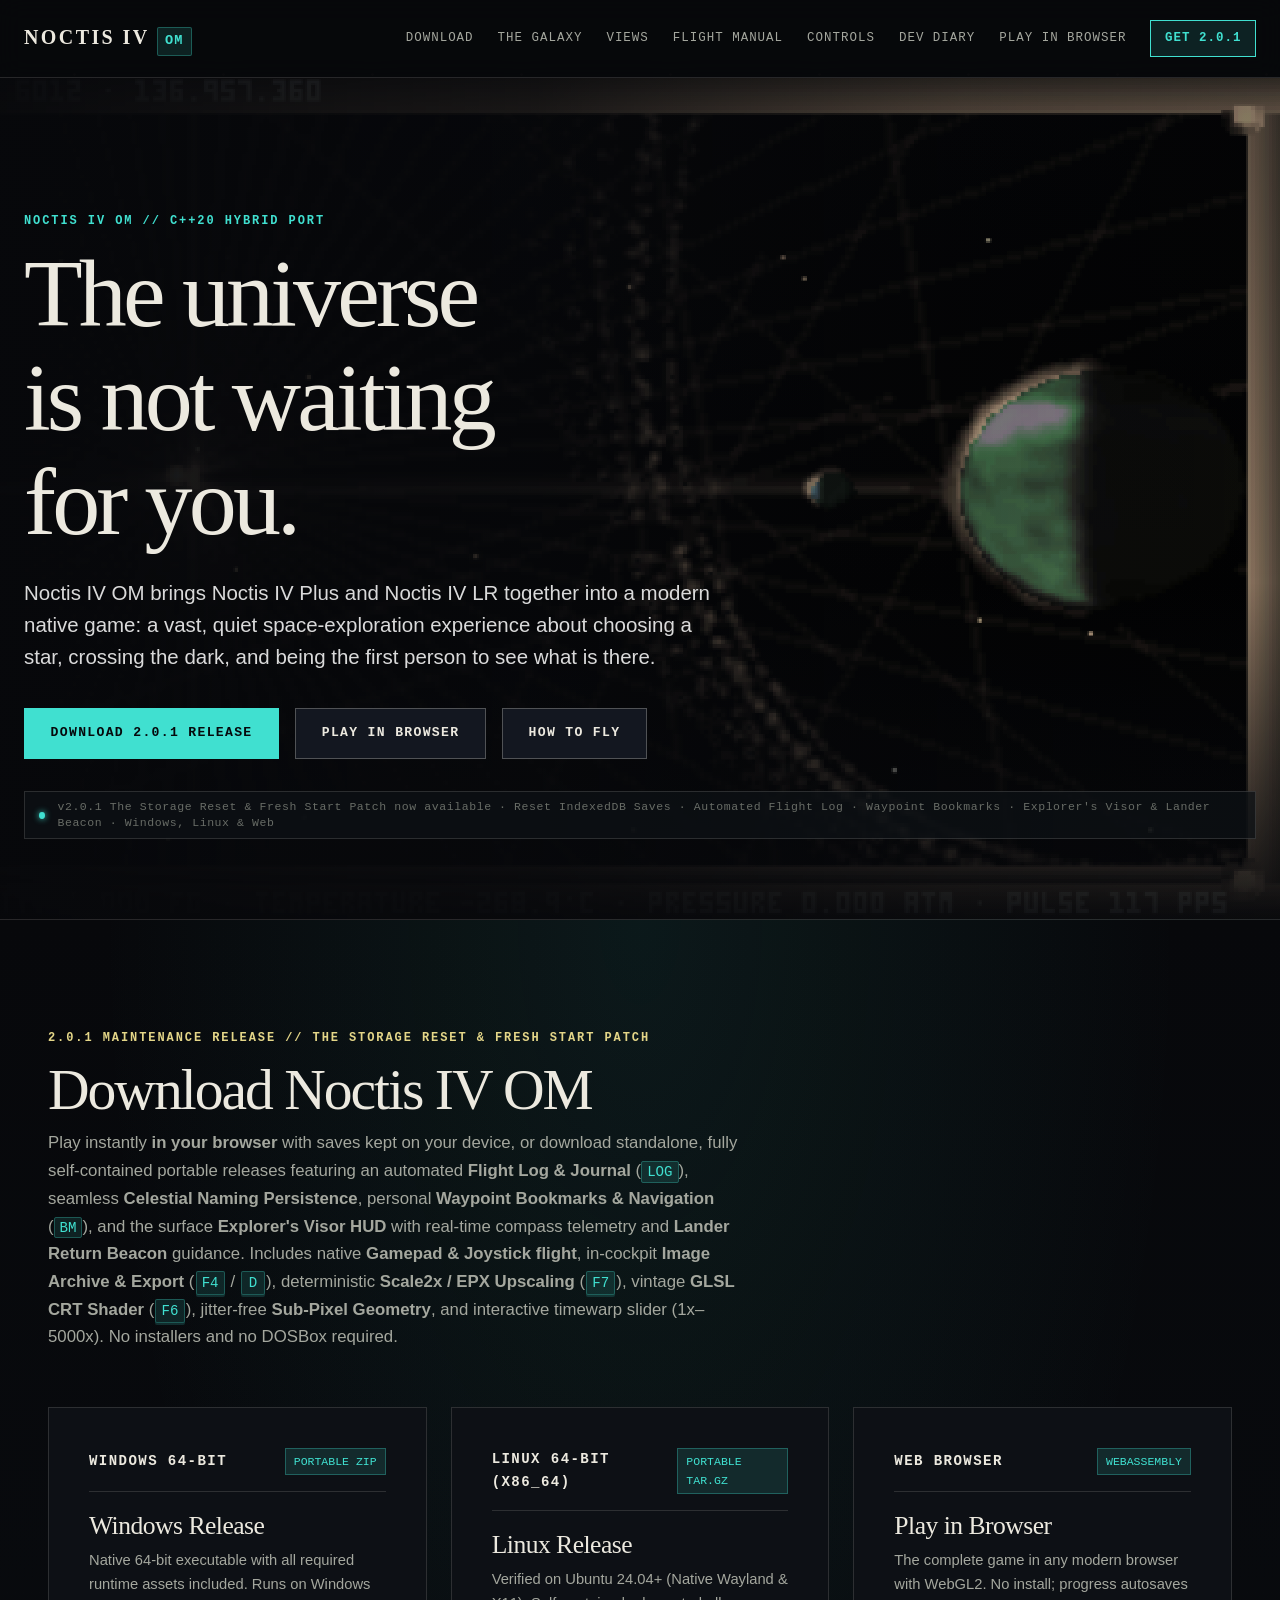
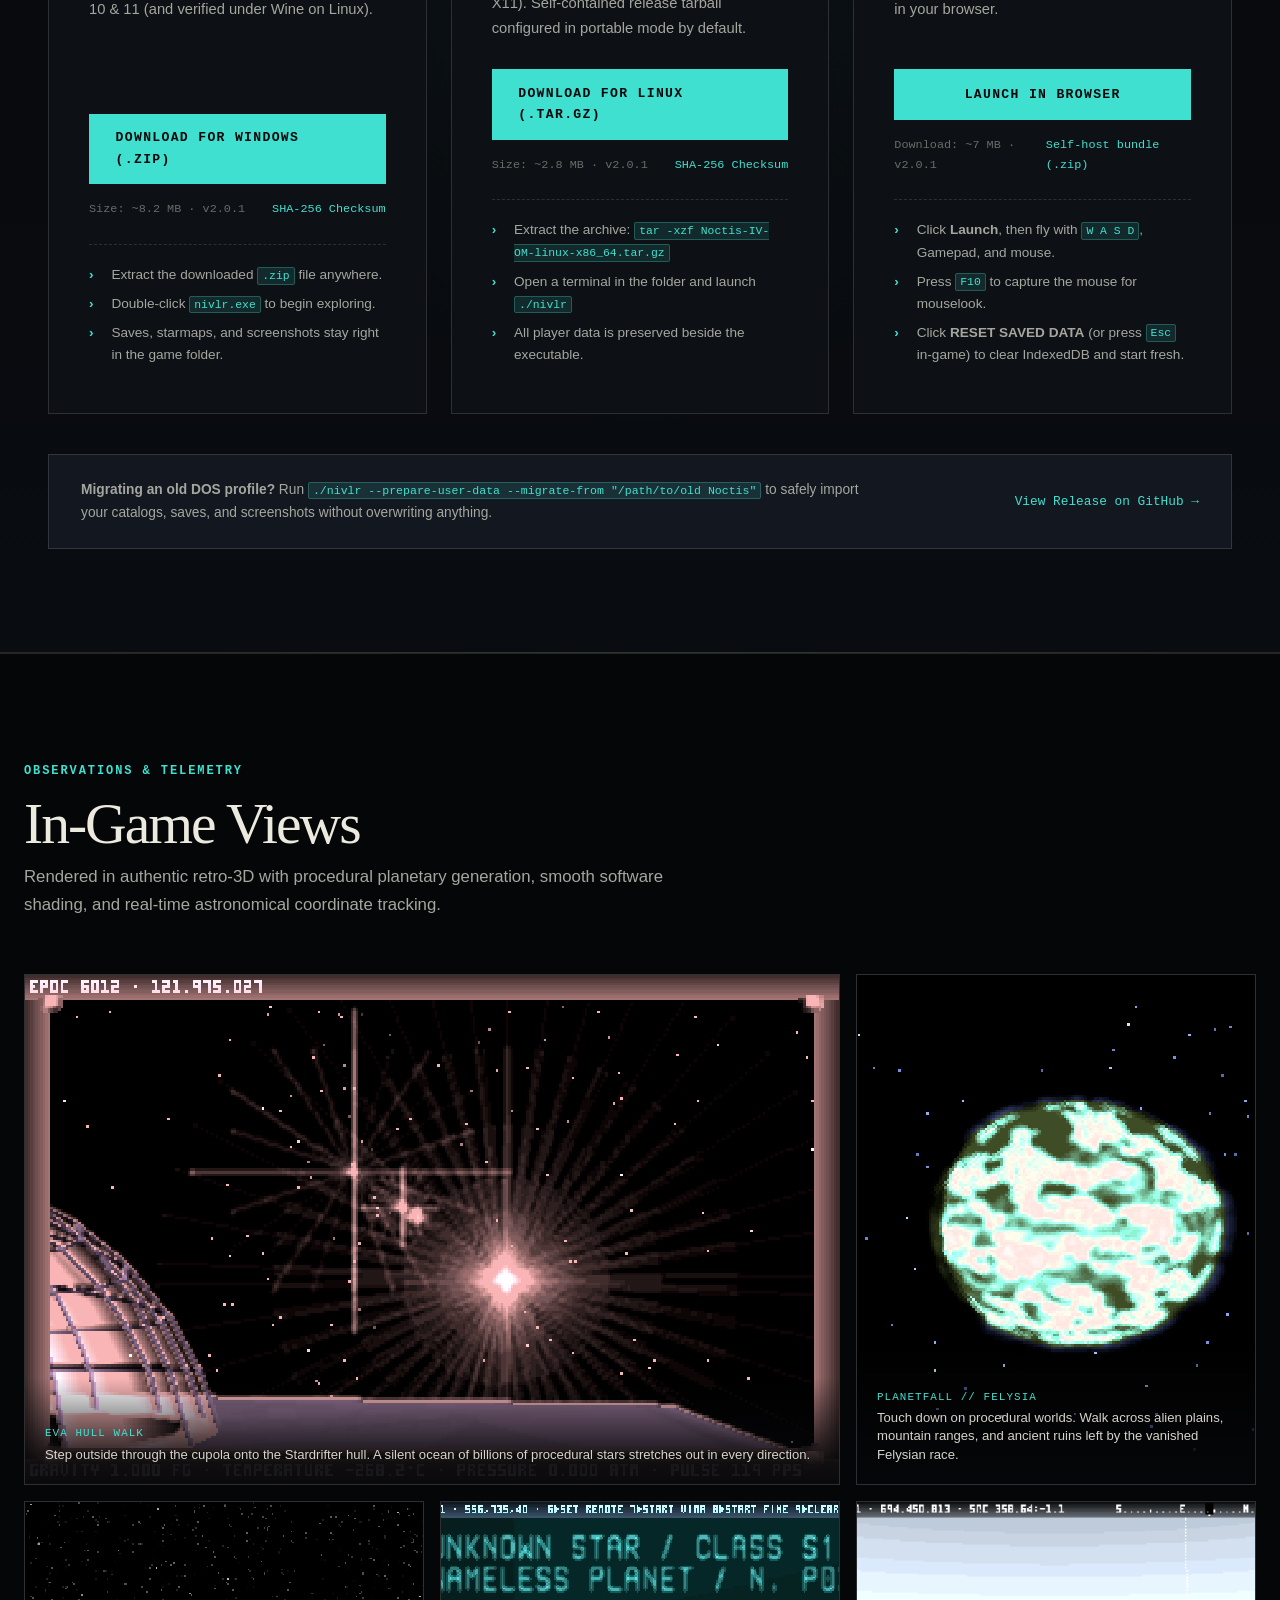
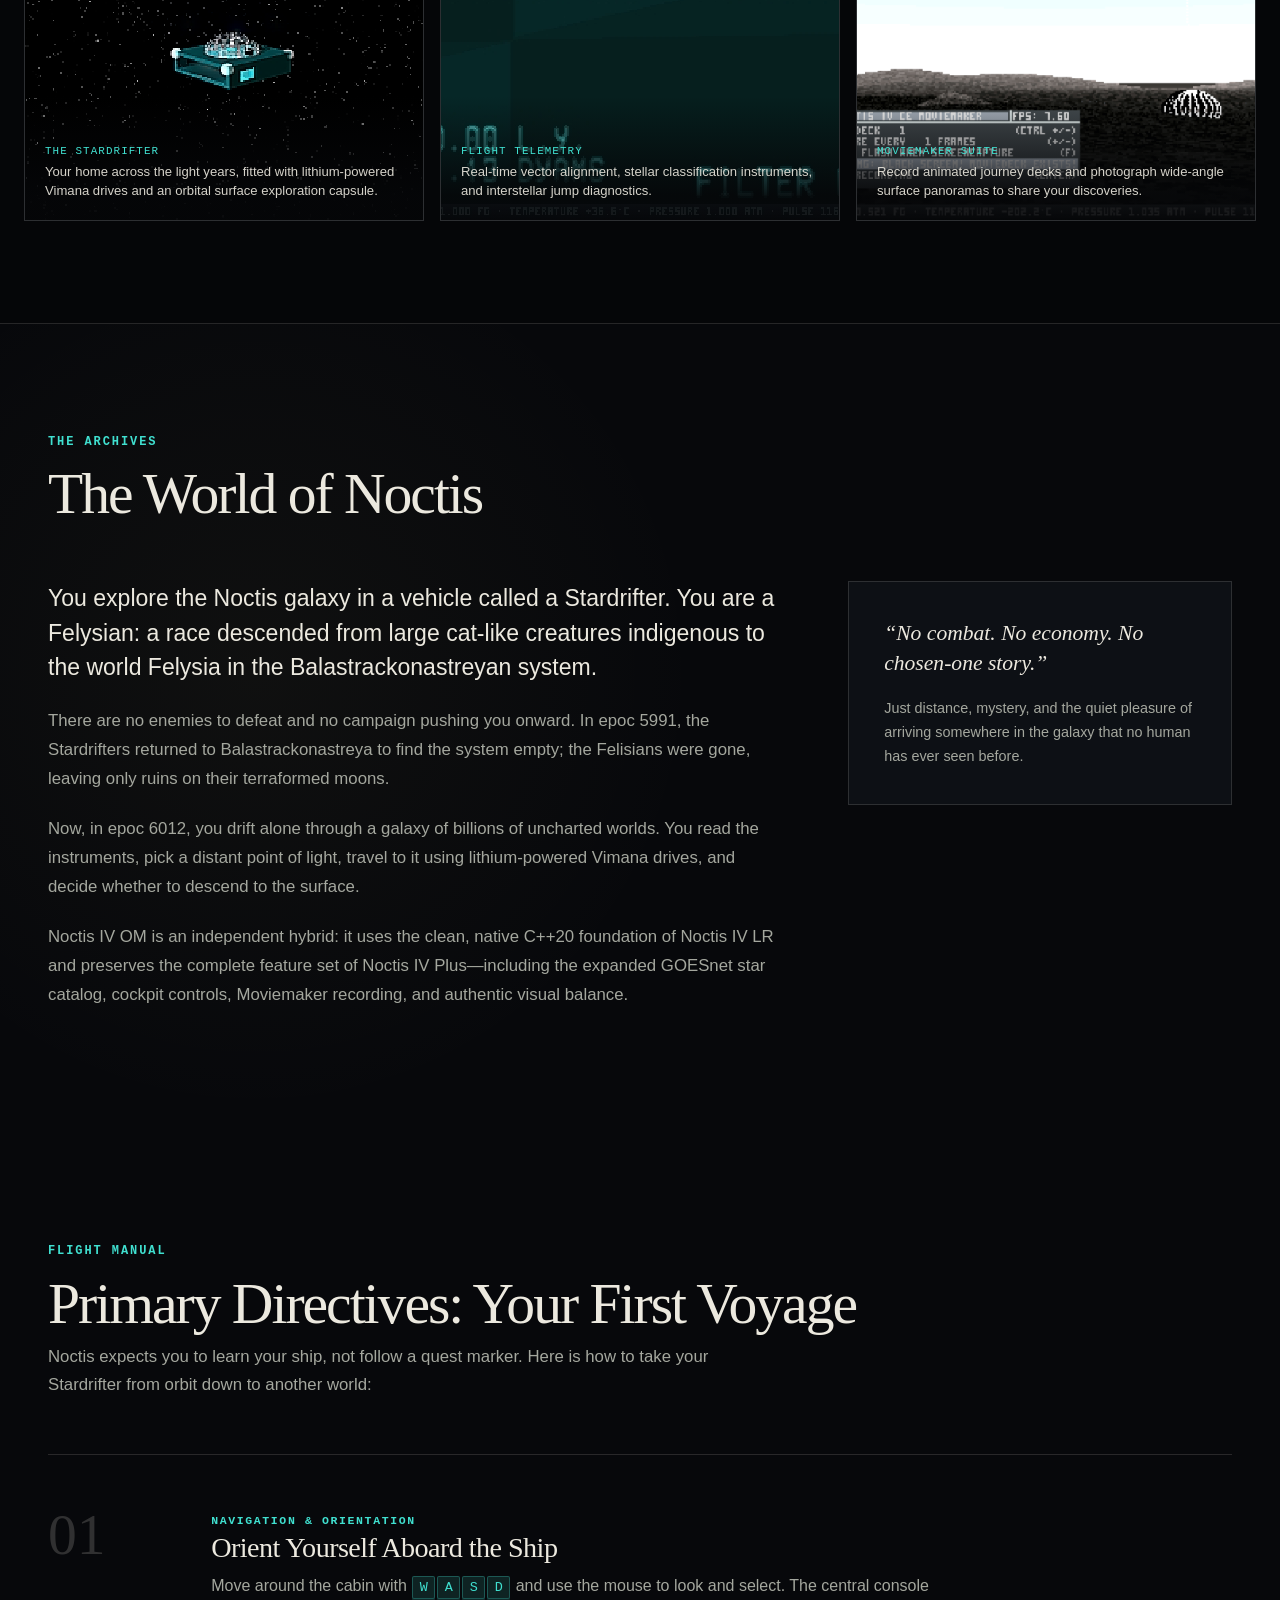
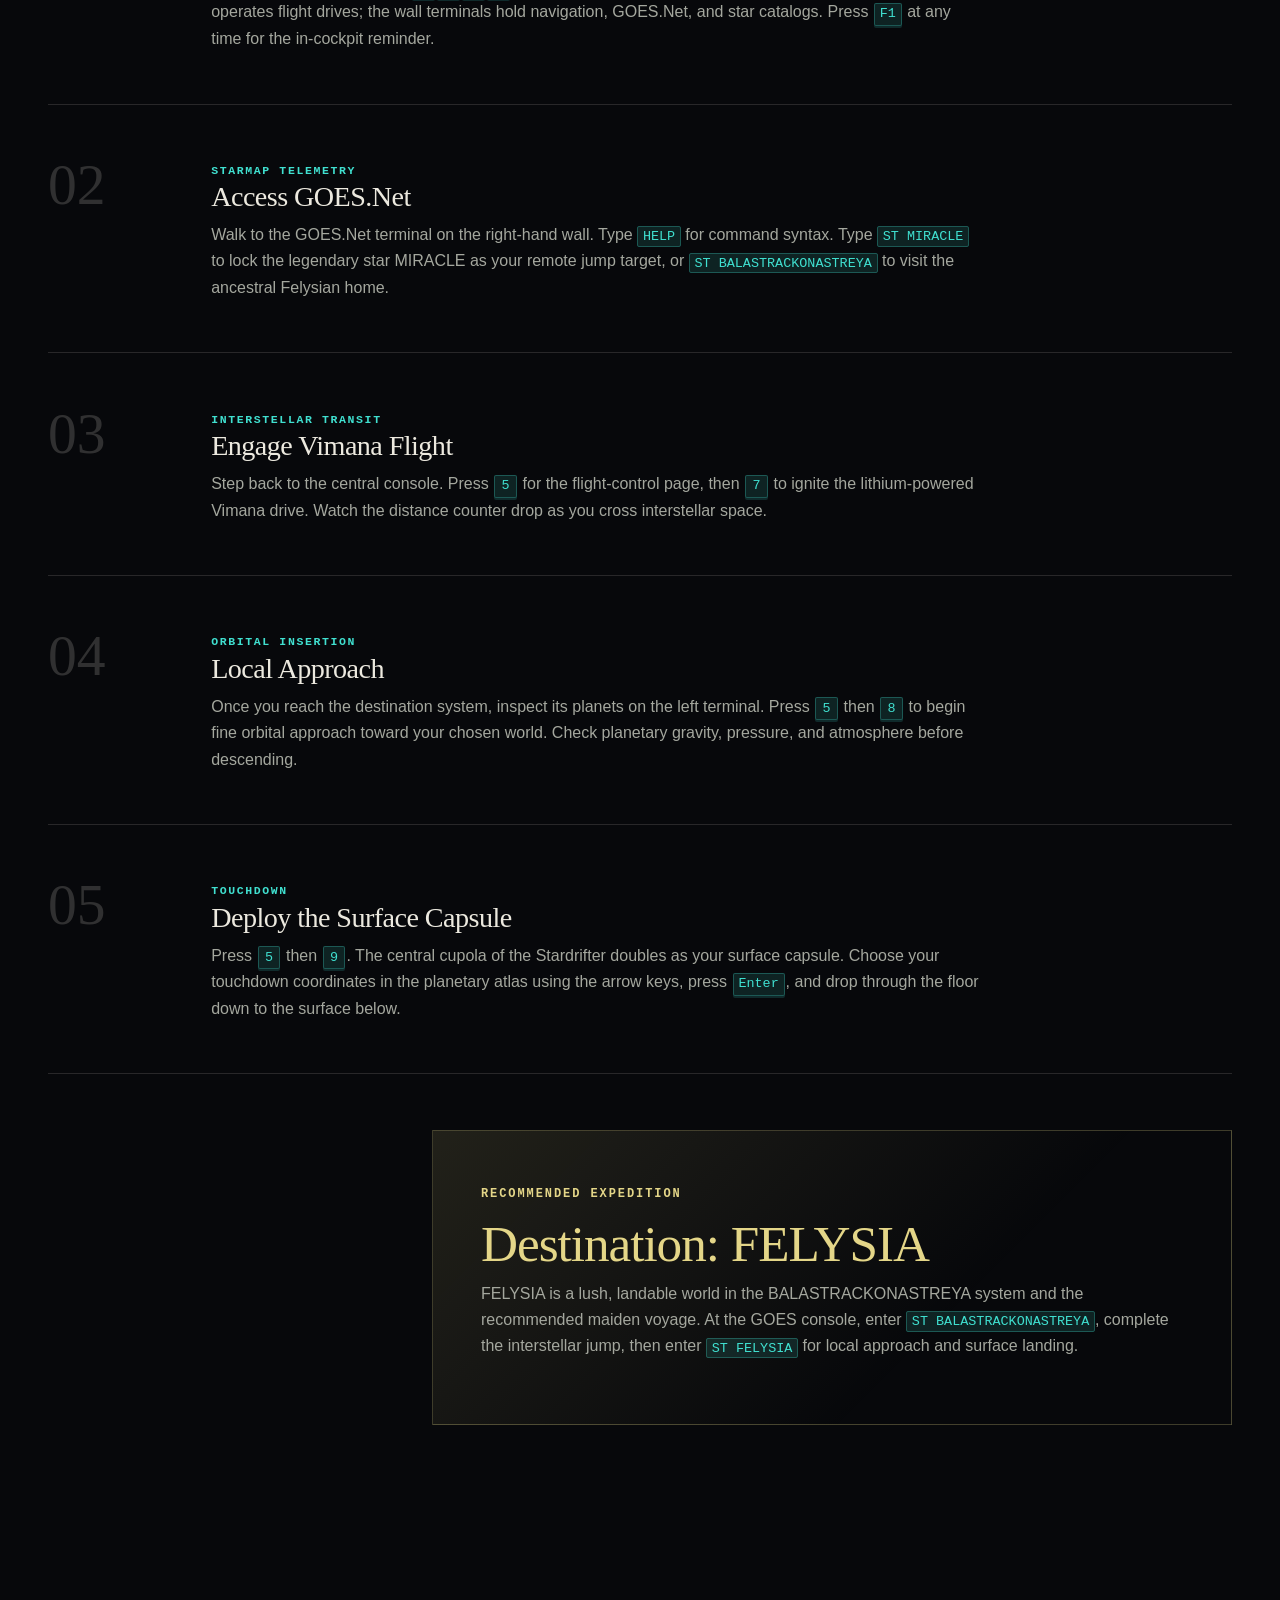
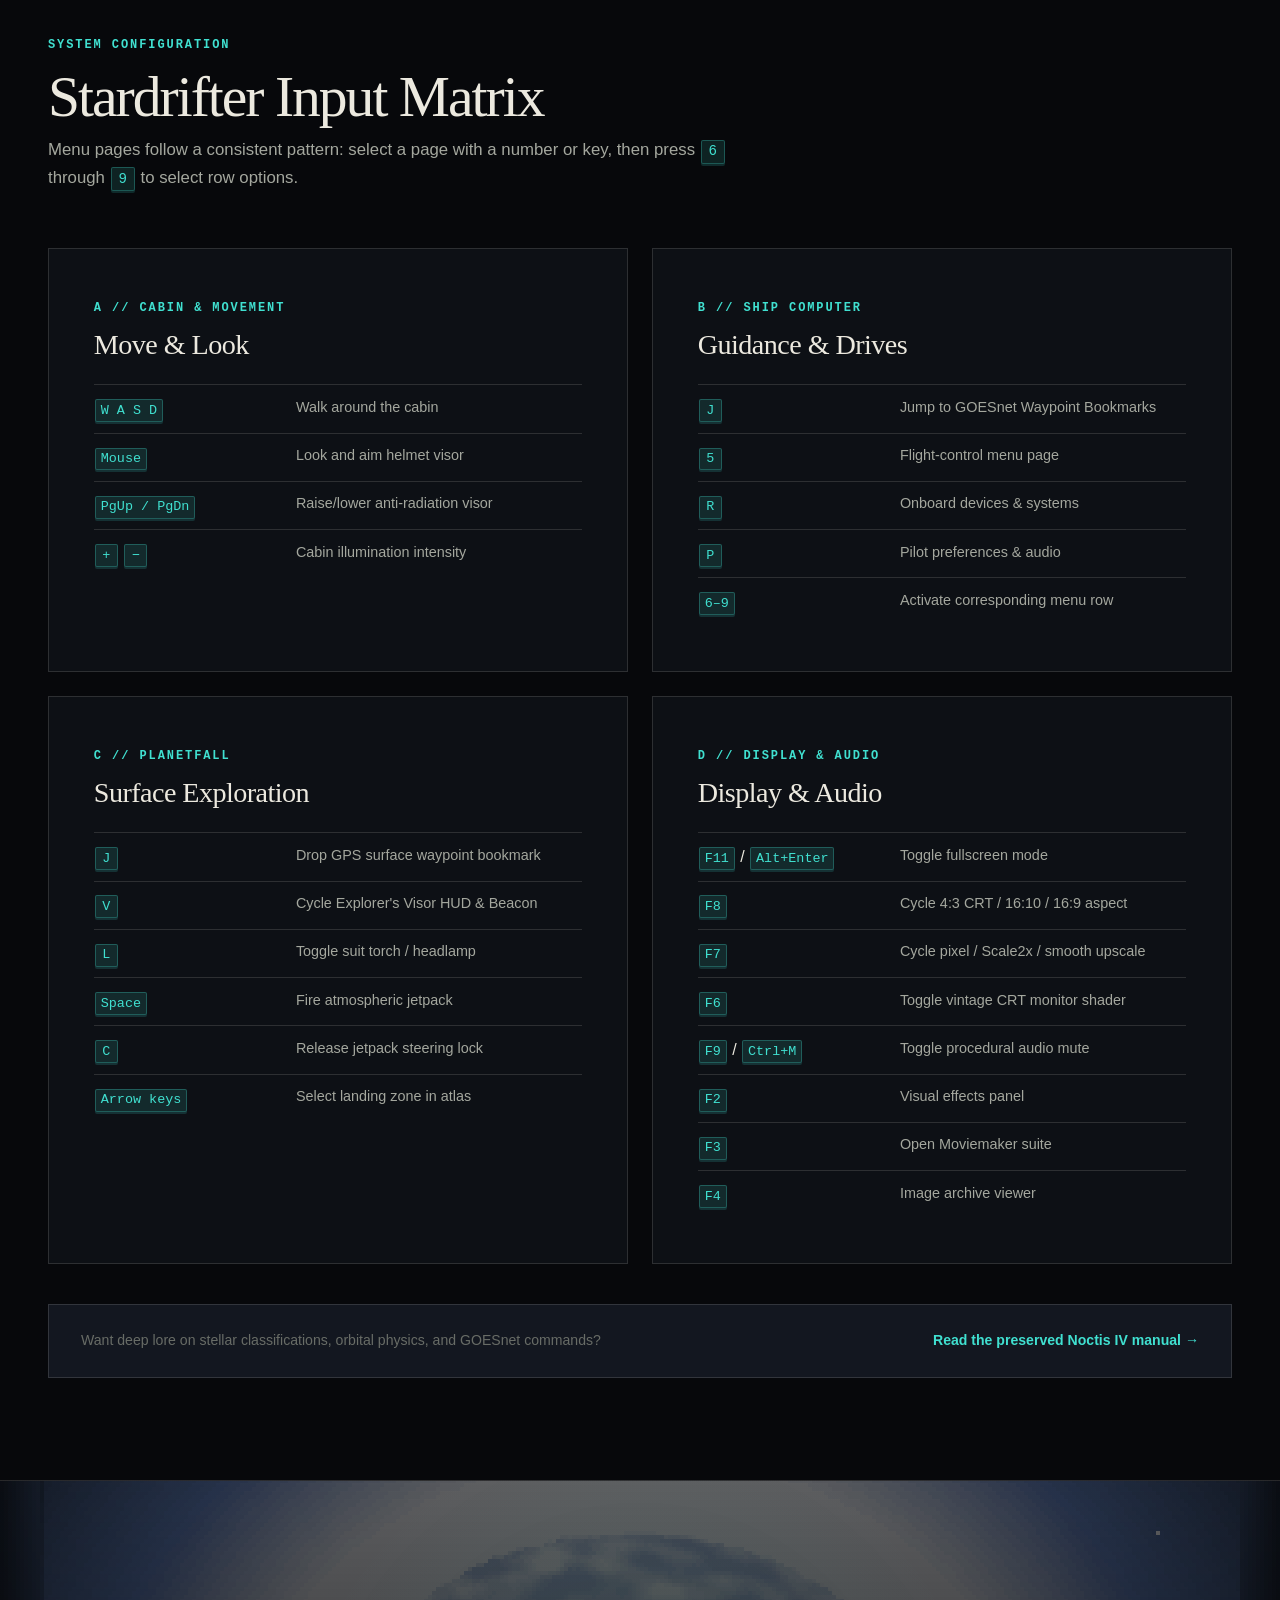
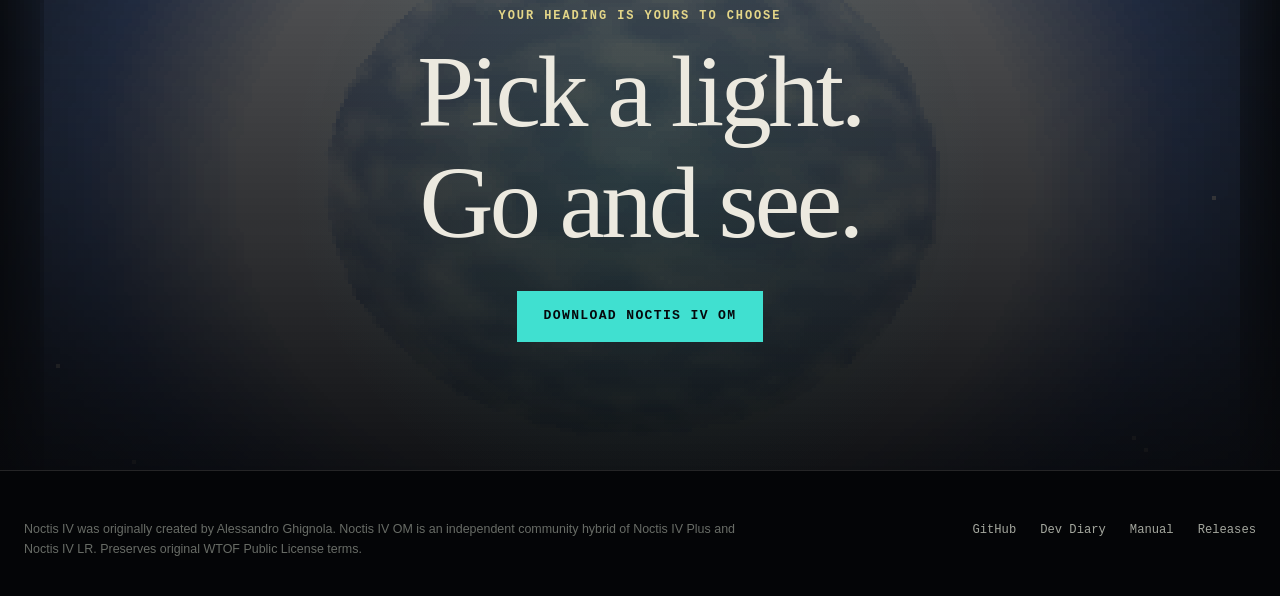
==== index.html @ b0a8bbd4 "fix(storage): add browser IndexedDB reset and desktop --reset-data CLI option" ====
<!doctype html>
<html lang="en">
<head>
  <meta charset="utf-8">
  <meta name="viewport" content="width=device-width, initial-scale=1">
  <meta name="description" content="Noctis IV OM is a modern C++20 hybrid of Noctis IV Plus and Noctis IV LR. Download the 1.0 release and explore billions of stars across the Noctis galaxy.">
  <meta name="theme-color" content="#07080b">
  <title>Noctis IV OM — Space Exploration Without Boundaries</title>
  <link rel="stylesheet" href="site.css">
</head>
<body>
  <a class="skip-link" href="#main">Skip to the voyage</a>

  <header class="site-header">
    <div class="header-inner">
      <a class="wordmark" href="index.html" aria-label="Noctis IV OM home">
        <span class="wordmark-main">NOCTIS IV</span>
        <span class="wordmark-mark">OM</span>
      </a>
      <nav aria-label="Primary navigation">
        <a href="#download">Download</a>
        <a href="#discover">The Galaxy</a>
        <a href="#gallery">Views</a>
        <a href="#first-flight">Flight Manual</a>
        <a href="#controls">Controls</a>
        <a href="devlog.html">Dev Diary</a>
        <a href="play/">Play in Browser</a>
        <a class="nav-cta" href="#download">Get 2.0.1</a>
      </nav>
    </div>
  </header>

  <main id="main">
    <!-- HERO SECTION -->
    <section class="hero" aria-labelledby="hero-title">
      <div class="hero-image" role="img" aria-label="A green ringed world viewed from orbit"></div>
      <div class="hero-shade"></div>
      <div class="hero-content">
        <span class="eyebrow">NOCTIS IV OM // C++20 HYBRID PORT</span>
        <h1 id="hero-title">The universe is not waiting for you.</h1>
        <p class="hero-lede">
          Noctis IV OM brings Noctis IV Plus and Noctis IV LR together into a modern native game:
          a vast, quiet space-exploration experience about choosing a star, crossing the dark,
          and being the first person to see what is there.
        </p>
        <div class="hero-actions">
          <a class="btn btn-primary" href="#download">Download 2.0.1 Release</a>
          <a class="btn btn-secondary" href="play/">Play in Browser</a>
          <a class="btn btn-secondary" href="#first-flight">How to Fly</a>
        </div>
        <div class="hero-status-strip">
          <span class="status-dot"></span>
          <span>v2.0.1 The Storage Reset &amp; Fresh Start Patch now available · Reset IndexedDB Saves · Automated Flight Log · Waypoint Bookmarks · Explorer's Visor &amp; Lander Beacon · Windows, Linux &amp; Web</span>
        </div>
      </div>
    </section>

    <!-- DOWNLOAD SECTION -->
    <section class="download-section" id="download" aria-labelledby="download-title">
      <div class="section">
        <div class="section-heading">
          <span class="eyebrow eyebrow-amber">2.0.1 MAINTENANCE RELEASE // THE STORAGE RESET &amp; FRESH START PATCH</span>
          <h2 id="download-title">Download Noctis IV OM</h2>
          <p>
            Play instantly <strong>in your browser</strong> with saves kept on your device, or download standalone,
            fully self-contained portable releases featuring an automated <strong>Flight Log &amp; Journal</strong> (<code>LOG</code>),
            seamless <strong>Celestial Naming Persistence</strong>, personal <strong>Waypoint Bookmarks &amp; Navigation</strong> (<code>BM</code>),
            and the surface <strong>Explorer's Visor HUD</strong> with real-time compass telemetry and <strong>Lander Return Beacon</strong> guidance.
            Includes native <strong>Gamepad &amp; Joystick flight</strong>, in-cockpit <strong>Image Archive &amp; Export</strong> (<kbd>F4</kbd> / <kbd>D</kbd>),
            deterministic <strong>Scale2x / EPX Upscaling</strong> (<kbd>F7</kbd>), vintage <strong>GLSL CRT Shader</strong> (<kbd>F6</kbd>),
            jitter-free <strong>Sub-Pixel Geometry</strong>, and interactive timewarp slider (1x–5000x).
            No installers and no DOSBox required.
          </p>
        </div>

        <div class="download-cards">
          <!-- Windows Card -->
          <div class="download-card">
            <div class="card-platform-header">
              <span class="platform-name">Windows 64-bit</span>
              <span class="platform-badge">PORTABLE ZIP</span>
            </div>
            <h3 class="card-title">Windows Release</h3>
            <p class="card-desc">
              Native 64-bit executable with all required runtime assets included.
              Runs on Windows 10 &amp; 11 (and verified under Wine on Linux).
            </p>
            <a class="btn btn-primary card-download-btn" href="https://github.com/aedmark/Noctis-IV-OM/releases/download/v2.0.1/Noctis-IV-OM-windows-x86_64.zip">
              Download for Windows (.zip)
            </a>
            <div class="card-specs">
              <span>Size: ~8.2 MB · v2.0.1</span>
              <a href="https://github.com/aedmark/Noctis-IV-OM/releases/download/v2.0.1/Noctis-IV-OM-windows-x86_64.zip.sha256" target="_blank" rel="noopener">SHA-256 Checksum</a>
            </div>
            <ul class="download-steps">
              <li>Extract the downloaded <code>.zip</code> file anywhere.</li>
              <li>Double-click <code>nivlr.exe</code> to begin exploring.</li>
              <li>Saves, starmaps, and screenshots stay right in the game folder.</li>
            </ul>
          </div>

          <!-- Linux Card -->
          <div class="download-card">
            <div class="card-platform-header">
              <span class="platform-name">Linux 64-bit (x86_64)</span>
              <span class="platform-badge">PORTABLE TAR.GZ</span>
            </div>
            <h3 class="card-title">Linux Release</h3>
            <p class="card-desc">
              Verified on Ubuntu 24.04+ (Native Wayland &amp; X11).
              Self-contained release tarball configured in portable mode by default.
            </p>
            <a class="btn btn-primary card-download-btn" href="https://github.com/aedmark/Noctis-IV-OM/releases/download/v2.0.1/Noctis-IV-OM-linux-x86_64.tar.gz">
              Download for Linux (.tar.gz)
            </a>
            <div class="card-specs">
              <span>Size: ~2.8 MB · v2.0.1</span>
              <a href="https://github.com/aedmark/Noctis-IV-OM/releases/download/v2.0.1/Noctis-IV-OM-linux-x86_64.tar.gz.sha256" target="_blank" rel="noopener">SHA-256 Checksum</a>
            </div>
            <ul class="download-steps">
              <li>Extract the archive: <code>tar -xzf Noctis-IV-OM-linux-x86_64.tar.gz</code></li>
              <li>Open a terminal in the folder and launch <code>./nivlr</code></li>
              <li>All player data is preserved beside the executable.</li>
            </ul>
          </div>

          <!-- Browser Card -->
          <div class="download-card">
            <div class="card-platform-header">
              <span class="platform-name">Web Browser</span>
              <span class="platform-badge">WEBASSEMBLY</span>
            </div>
            <h3 class="card-title">Play in Browser</h3>
            <p class="card-desc">
              The complete game in any modern browser with WebGL2.
              No install; progress autosaves in your browser.
            </p>
            <a class="btn btn-primary card-download-btn" href="play/">
              Launch in Browser
            </a>
            <div class="card-specs">
              <span>Download: ~7 MB · v2.0.1</span>
              <a href="https://github.com/aedmark/Noctis-IV-OM/releases/download/v2.0.1/Noctis-IV-OM-web.zip" target="_blank" rel="noopener">Self-host bundle (.zip)</a>
            </div>
            <ul class="download-steps">
              <li>Click <strong>Launch</strong>, then fly with <code>W A S D</code>, Gamepad, and mouse.</li>
              <li>Press <code>F10</code> to capture the mouse for mouselook.</li>
              <li>Click <strong>RESET SAVED DATA</strong> (or press <code>Esc</code> in-game) to clear IndexedDB and start fresh.</li>
            </ul>
          </div>
        </div>

        <div class="download-footnote">
          <p class="footnote-text">
            <strong>Migrating an old DOS profile?</strong>
            Run <code>./nivlr --prepare-user-data --migrate-from "/path/to/old Noctis"</code>
            to safely import your catalogs, saves, and screenshots without overwriting anything.
          </p>
          <a class="footnote-link" href="https://github.com/aedmark/Noctis-IV-OM/releases/tag/v2.0.1" target="_blank" rel="noopener">
            View Release on GitHub →
          </a>
        </div>
      </div>
    </section>

    <!-- IN-GAME SCREENSHOT GALLERY -->
    <section class="gallery-section" id="gallery" aria-labelledby="gallery-title">
      <div class="section-full">
        <div class="section-heading">
          <span class="eyebrow">OBSERVATIONS &amp; TELEMETRY</span>
          <h2 id="gallery-title">In-Game Views</h2>
          <p>
            Rendered in authentic retro-3D with procedural planetary generation,
            smooth software shading, and real-time astronomical coordinate tracking.
          </p>
        </div>

        <div class="gallery-grid">
          <!-- Featured wide image: Roof EVA -->
          <figure class="gallery-item item-featured">
            <img src="doc/img/roof.png" alt="Standing outside on the roof of the Stardrifter spacecraft looking at stars">
            <figcaption>
              <span class="caption-tag">EVA HULL WALK</span>
              Step outside through the cupola onto the Stardrifter hull. A silent ocean of billions of procedural stars stretches out in every direction.
            </figcaption>
          </figure>

          <!-- Side image: Felysia surface -->
          <figure class="gallery-item item-side">
            <img src="doc/img/FELYSIA.GIF" alt="The green alien landscape of planet Felysia">
            <figcaption>
              <span class="caption-tag">PLANETFALL // FELYSIA</span>
              Touch down on procedural worlds. Walk across alien plains, mountain ranges, and ancient ruins left by the vanished Felysian race.
            </figcaption>
          </figure>

          <!-- Stardrifter craft -->
          <figure class="gallery-item item-third">
            <img src="doc/img/SD.JPG" alt="The Stardrifter exploratory spacecraft in orbit">
            <figcaption>
              <span class="caption-tag">THE STARDRIFTER</span>
              Your home across the light years, fitted with lithium-powered Vimana drives and an orbital surface exploration capsule.
            </figcaption>
          </figure>

          <!-- Cockpit telemetry -->
          <figure class="gallery-item item-third">
            <img src="doc/img/HUD.JPG" alt="Cockpit heads up display and star navigation">
            <figcaption>
              <span class="caption-tag">FLIGHT TELEMETRY</span>
              Real-time vector alignment, stellar classification instruments, and interstellar jump diagnostics.
            </figcaption>
          </figure>

          <!-- Moviemaker deck -->
          <figure class="gallery-item item-third">
            <img src="doc/img/moviemaker.png" alt="Moviemaker camera controls and recording deck">
            <figcaption>
              <span class="caption-tag">MOVIEMAKER SUITE</span>
              Record animated journey decks and photograph wide-angle surface panoramas to share your discoveries.
            </figcaption>
          </figure>
        </div>
      </div>
    </section>

    <!-- INTRO / LORE SECTION -->
    <section class="section intro-section" id="discover" aria-labelledby="discover-title">
      <div class="section-heading">
        <span class="eyebrow">THE ARCHIVES</span>
        <h2 id="discover-title">The World of Noctis</h2>
      </div>

      <div class="intro-grid">
        <div class="intro-copy">
          <p class="large-copy">
            You explore the Noctis galaxy in a vehicle called a Stardrifter.
            You are a Felysian: a race descended from large cat-like creatures indigenous to the world Felysia in the Balastrackonastreyan system.
          </p>
          <p>
            There are no enemies to defeat and no campaign pushing you onward.
            In epoc 5991, the Stardrifters returned to Balastrackonastreya to find the system empty;
            the Felisians were gone, leaving only ruins on their terraformed moons.
          </p>
          <p>
            Now, in epoc 6012, you drift alone through a galaxy of billions of uncharted worlds.
            You read the instruments, pick a distant point of light, travel to it using lithium-powered
            Vimana drives, and decide whether to descend to the surface.
          </p>
          <p>
            Noctis IV OM is an independent hybrid: it uses the clean, native C++20 foundation of
            Noctis IV LR and preserves the complete feature set of Noctis IV Plus—including
            the expanded GOESnet star catalog, cockpit controls, Moviemaker recording, and authentic visual balance.
          </p>
        </div>

        <aside class="manifesto-panel" aria-label="The spirit of Noctis">
          <p class="manifesto-quote">“No combat. No economy. No chosen-one story.”</p>
          <p class="manifesto-sub">
            Just distance, mystery, and the quiet pleasure of arriving somewhere in the galaxy that no human has ever seen before.
          </p>
        </aside>
      </div>
    </section>

    <!-- FLIGHT MANUAL -->
    <section class="section first-flight" id="first-flight" aria-labelledby="flight-title">
      <div class="section-heading">
        <span class="eyebrow">FLIGHT MANUAL</span>
        <h2 id="flight-title">Primary Directives: Your First Voyage</h2>
        <p>
          Noctis expects you to learn your ship, not follow a quest marker.
          Here is how to take your Stardrifter from orbit down to another world:
        </p>
      </div>

      <ol class="flight-steps">
        <li>
          <div class="step-number">01</div>
          <div class="step-body">
            <span class="step-kicker">Navigation &amp; Orientation</span>
            <h3>Orient Yourself Aboard the Ship</h3>
            <p>
              Move around the cabin with <kbd>W</kbd><kbd>A</kbd><kbd>S</kbd><kbd>D</kbd> and use the mouse to look and select.
              The central console operates flight drives; the wall terminals hold navigation, GOES.Net, and star catalogs.
              Press <kbd>F1</kbd> at any time for the in-cockpit reminder.
            </p>
          </div>
        </li>
        <li>
          <div class="step-number">02</div>
          <div class="step-body">
            <span class="step-kicker">Starmap Telemetry</span>
            <h3>Access GOES.Net</h3>
            <p>
              Walk to the GOES.Net terminal on the right-hand wall.
              Type <code>HELP</code> for command syntax.
              Type <code>ST MIRACLE</code> to lock the legendary star MIRACLE as your remote jump target,
              or <code>ST BALASTRACKONASTREYA</code> to visit the ancestral Felysian home.
            </p>
          </div>
        </li>
        <li>
          <div class="step-number">03</div>
          <div class="step-body">
            <span class="step-kicker">Interstellar Transit</span>
            <h3>Engage Vimana Flight</h3>
            <p>
              Step back to the central console. Press <kbd>5</kbd> for the flight-control page, then <kbd>7</kbd> to ignite
              the lithium-powered Vimana drive. Watch the distance counter drop as you cross interstellar space.
            </p>
          </div>
        </li>
        <li>
          <div class="step-number">04</div>
          <div class="step-body">
            <span class="step-kicker">Orbital Insertion</span>
            <h3>Local Approach</h3>
            <p>
              Once you reach the destination system, inspect its planets on the left terminal.
              Press <kbd>5</kbd> then <kbd>8</kbd> to begin fine orbital approach toward your chosen world.
              Check planetary gravity, pressure, and atmosphere before descending.
            </p>
          </div>
        </li>
        <li>
          <div class="step-number">05</div>
          <div class="step-body">
            <span class="step-kicker">Touchdown</span>
            <h3>Deploy the Surface Capsule</h3>
            <p>
              Press <kbd>5</kbd> then <kbd>9</kbd>. The central cupola of the Stardrifter doubles as your surface capsule.
              Choose your touchdown coordinates in the planetary atlas using the arrow keys, press <kbd>Enter</kbd>,
              and drop through the floor down to the surface below.
            </p>
          </div>
        </li>
      </ol>

      <div class="guide-note">
        <span class="eyebrow eyebrow-amber">RECOMMENDED EXPEDITION</span>
        <h3>Destination: FELYSIA</h3>
        <p>
          FELYSIA is a lush, landable world in the BALASTRACKONASTREYA system and the recommended maiden voyage.
          At the GOES console, enter <code>ST BALASTRACKONASTREYA</code>, complete the interstellar jump, then enter
          <code>ST FELYSIA</code> for local approach and surface landing.
        </p>
      </div>
    </section>

    <!-- CONTROLS MATRIX -->
    <section class="section controls-section" id="controls" aria-labelledby="controls-title">
      <div class="section-heading">
        <span class="eyebrow">SYSTEM CONFIGURATION</span>
        <h2 id="controls-title">Stardrifter Input Matrix</h2>
        <p>Menu pages follow a consistent pattern: select a page with a number or key, then press <kbd>6</kbd> through <kbd>9</kbd> to select row options.</p>
      </div>

      <div class="controls-grid">
        <div class="control-card">
          <span class="eyebrow">A // CABIN &amp; MOVEMENT</span>
          <h3>Move &amp; Look</h3>
          <dl>
            <div><dt><kbd>W A S D</kbd></dt><dd>Walk around the cabin</dd></div>
            <div><dt><kbd>Mouse</kbd></dt><dd>Look and aim helmet visor</dd></div>
            <div><dt><kbd>PgUp / PgDn</kbd></dt><dd>Raise/lower anti-radiation visor</dd></div>
            <div><dt><kbd>+</kbd> <kbd>−</kbd></dt><dd>Cabin illumination intensity</dd></div>
          </dl>
        </div>

        <div class="control-card">
          <span class="eyebrow">B // SHIP COMPUTER</span>
          <h3>Guidance &amp; Drives</h3>
          <dl>
            <div><dt><kbd>J</kbd></dt><dd>Jump to GOESnet Waypoint Bookmarks</dd></div>
            <div><dt><kbd>5</kbd></dt><dd>Flight-control menu page</dd></div>
            <div><dt><kbd>R</kbd></dt><dd>Onboard devices &amp; systems</dd></div>
            <div><dt><kbd>P</kbd></dt><dd>Pilot preferences &amp; audio</dd></div>
            <div><dt><kbd>6–9</kbd></dt><dd>Activate corresponding menu row</dd></div>
          </dl>
        </div>

        <div class="control-card">
          <span class="eyebrow">C // PLANETFALL</span>
          <h3>Surface Exploration</h3>
          <dl>
            <div><dt><kbd>J</kbd></dt><dd>Drop GPS surface waypoint bookmark</dd></div>
            <div><dt><kbd>V</kbd></dt><dd>Cycle Explorer's Visor HUD &amp; Beacon</dd></div>
            <div><dt><kbd>L</kbd></dt><dd>Toggle suit torch / headlamp</dd></div>
            <div><dt><kbd>Space</kbd></dt><dd>Fire atmospheric jetpack</dd></div>
            <div><dt><kbd>C</kbd></dt><dd>Release jetpack steering lock</dd></div>
            <div><dt><kbd>Arrow keys</kbd></dt><dd>Select landing zone in atlas</dd></div>
          </dl>
        </div>

        <div class="control-card">
          <span class="eyebrow">D // DISPLAY &amp; AUDIO</span>
          <h3>Display &amp; Audio</h3>
          <dl>
            <div><dt><kbd>F11</kbd> / <kbd>Alt+Enter</kbd></dt><dd>Toggle fullscreen mode</dd></div>
            <div><dt><kbd>F8</kbd></dt><dd>Cycle 4:3 CRT / 16:10 / 16:9 aspect</dd></div>
            <div><dt><kbd>F7</kbd></dt><dd>Cycle pixel / Scale2x / smooth upscale</dd></div>
            <div><dt><kbd>F6</kbd></dt><dd>Toggle vintage CRT monitor shader</dd></div>
            <div><dt><kbd>F9</kbd> / <kbd>Ctrl+M</kbd></dt><dd>Toggle procedural audio mute</dd></div>
            <div><dt><kbd>F2</kbd></dt><dd>Visual effects panel</dd></div>
            <div><dt><kbd>F3</kbd></dt><dd>Open Moviemaker suite</dd></div>
            <div><dt><kbd>F4</kbd></dt><dd>Image archive viewer</dd></div>
          </dl>
        </div>
      </div>

      <div class="manual-link-bar">
        <span>Want deep lore on stellar classifications, orbital physics, and GOESnet commands?</span>
        <a href="manual/noctis_iv_manual.html">Read the preserved Noctis IV manual →</a>
      </div>
    </section>

    <!-- CLOSING CALLOUT -->
    <section class="closing" aria-labelledby="closing-title">
      <span class="eyebrow eyebrow-amber">YOUR HEADING IS YOURS TO CHOOSE</span>
      <h2 id="closing-title">Pick a light.<br>Go and see.</h2>
      <a class="btn btn-primary" href="#download">Download Noctis IV OM</a>
    </section>
  </main>

  <footer class="site-footer">
    <div class="footer-inner">
      <p class="footer-copy">
        Noctis IV was originally created by Alessandro Ghignola.
        Noctis IV OM is an independent community hybrid of Noctis IV Plus and Noctis IV LR.
        Preserves original WTOF Public License terms.
      </p>
      <div class="footer-nav">
        <a href="https://github.com/aedmark/Noctis-IV-OM" target="_blank" rel="noopener">GitHub</a>
        <a href="devlog.html">Dev Diary</a>
        <a href="manual/noctis_iv_manual.html">Manual</a>
        <a href="https://github.com/aedmark/Noctis-IV-OM/releases" target="_blank" rel="noopener">Releases</a>
      </div>
    </div>
  </footer>
</body>
</html>
---- site.css ----
:root {
  --ink: #ece9df;
  --muted: #a4a79e;
  --dim: #686c66;
  --space: #07080b;
  --panel: #0d1015;
  --panel-soft: #131720;
  --panel-highlight: #191f2c;
  --line: rgba(236, 233, 223, 0.14);
  --line-strong: rgba(236, 233, 223, 0.28);
  --signal: #40e0d0;
  --signal-soft: rgba(64, 224, 208, 0.12);
  --amber: #e4d688;
  --amber-soft: rgba(228, 214, 136, 0.12);
  --measure: 74rem;
  color-scheme: dark;
}

* { box-sizing: border-box; }

html {
  scroll-behavior: smooth;
  scroll-padding-top: 5.5rem;
}

body {
  margin: 0;
  background:
    radial-gradient(circle at 75% 12%, rgba(64, 224, 208, 0.05), transparent 30rem),
    radial-gradient(circle at 20% 45%, rgba(228, 214, 136, 0.04), transparent 28rem),
    var(--space);
  color: var(--ink);
  font-family: -apple-system, BlinkMacSystemFont, "Segoe UI", Roboto, Helvetica, Arial, sans-serif;
  line-height: 1.65;
  text-rendering: optimizeLegibility;
}

body::before {
  position: fixed;
  inset: 0;
  z-index: -1;
  content: "";
  opacity: 0.25;
  background-image:
    radial-gradient(circle, rgba(255,255,255,.7) 0 1px, transparent 1.5px),
    radial-gradient(circle, rgba(255,255,255,.35) 0 1px, transparent 1.5px);
  background-position: 0 0, 41px 59px;
  background-size: 149px 149px, 211px 211px;
  pointer-events: none;
}

a {
  color: inherit;
  text-decoration: none;
}

img {
  display: block;
  max-width: 100%;
}

h1, h2, h3, h4, p { margin-top: 0; }

h1, h2, h3 {
  font-family: Georgia, "Times New Roman", serif;
  font-weight: 400;
  line-height: 1.08;
  text-wrap: balance;
}

h1 {
  max-width: 12ch;
  margin-bottom: 1.5rem;
  font-size: clamp(3.2rem, 7.5vw, 6.8rem);
  letter-spacing: -0.04em;
}

h2 {
  margin-bottom: 1.25rem;
  font-size: clamp(2.2rem, 4.5vw, 4.2rem);
  letter-spacing: -0.035em;
}

h3 {
  margin-bottom: 0.6rem;
  font-size: clamp(1.4rem, 2.2vw, 2rem);
  letter-spacing: -0.02em;
}

p { color: var(--muted); }

/* SKIP LINK */
.skip-link {
  position: fixed;
  z-index: 100;
  top: 0.75rem;
  left: 0.75rem;
  padding: 0.7rem 1rem;
  background: var(--signal);
  color: var(--space);
  font-weight: bold;
  transform: translateY(-160%);
  transition: transform 0.2s ease;
}
.skip-link:focus { transform: translateY(0); }

/* HEADER */
.site-header {
  position: sticky;
  top: 0;
  z-index: 50;
  background: rgba(7, 8, 11, 0.88);
  backdrop-filter: blur(12px);
  border-bottom: 1px solid var(--line);
}

.header-inner {
  display: flex;
  width: min(calc(100% - 3rem), 88rem);
  min-height: 4.8rem;
  margin: 0 auto;
  align-items: center;
  justify-content: space-between;
  gap: 1.5rem;
}

.wordmark {
  display: flex;
  align-items: baseline;
  gap: 0.45rem;
  letter-spacing: 0.08em;
}

.wordmark-main {
  font-family: Georgia, "Times New Roman", serif;
  font-size: 1.25rem;
  font-weight: 700;
  color: var(--ink);
  letter-spacing: 0.12em;
}

.wordmark-mark {
  font-family: ui-monospace, SFMono-Regular, Consolas, monospace;
  font-size: 0.85rem;
  font-weight: 700;
  color: var(--signal);
  background: var(--signal-soft);
  border: 1px solid rgba(64, 224, 208, 0.3);
  padding: 0.15rem 0.45rem;
  border-radius: 2px;
}

nav {
  display: flex;
  align-items: center;
  gap: 1.5rem;
}

nav a {
  font-family: ui-monospace, SFMono-Regular, Consolas, monospace;
  font-size: 0.78rem;
  letter-spacing: 0.08em;
  color: var(--muted);
  text-transform: uppercase;
  transition: color 0.15s ease;
}

nav a:hover {
  color: var(--signal);
}

.nav-cta {
  display: inline-flex;
  align-items: center;
  padding: 0.45rem 0.85rem;
  border: 1px solid var(--signal);
  background: var(--signal-soft);
  color: var(--signal) !important;
  font-weight: 600;
}

.nav-cta:hover {
  background: var(--signal);
  color: var(--space) !important;
}

/* TYPOGRAPHY HELPERS */
.eyebrow {
  display: inline-block;
  margin-bottom: 0.8rem;
  color: var(--signal);
  font: 700 0.75rem/1.3 ui-monospace, SFMono-Regular, Consolas, monospace;
  letter-spacing: 0.16em;
  text-transform: uppercase;
}

.eyebrow-amber {
  color: var(--amber);
}

/* HERO */
.hero {
  position: relative;
  display: grid;
  min-height: min(54rem, 92svh);
  place-items: end start;
  overflow: hidden;
  border-bottom: 1px solid var(--line);
}

.hero-image,
.hero-shade {
  position: absolute;
  inset: 0;
}

.hero-image {
  background: url("doc/img/rings.png") center right / cover no-repeat;
  image-rendering: pixelated;
  transform: scale(1.015);
}

.hero-shade {
  background:
    linear-gradient(90deg, rgba(7,8,11,0.98) 0%, rgba(7,8,11,0.82) 42%, rgba(7,8,11,0.35) 75%, rgba(7,8,11,0.18)),
    linear-gradient(0deg, rgba(7,8,11,0.95) 0%, transparent 40%, rgba(7,8,11,0.4) 100%);
}

.hero-content {
  position: relative;
  z-index: 2;
  width: min(calc(100% - 3rem), 88rem);
  margin: 0 auto;
  padding: 8rem 0 5rem;
}

.hero-lede {
  max-width: 44rem;
  margin-bottom: 2.2rem;
  color: rgba(255,255,255,0.85);
  font-size: clamp(1.1rem, 1.6vw, 1.35rem);
  line-height: 1.55;
}

.hero-actions {
  display: flex;
  flex-wrap: wrap;
  align-items: center;
  gap: 1rem;
  margin-bottom: 2rem;
}

.hero-status-strip {
  display: inline-flex;
  align-items: center;
  gap: 0.75rem;
  padding: 0.45rem 0.9rem;
  background: rgba(13, 16, 21, 0.75);
  border: 1px solid var(--line);
  font: 0.72rem/1.4 ui-monospace, SFMono-Regular, Consolas, monospace;
  color: var(--dim);
  letter-spacing: 0.05em;
}

.status-dot {
  width: 7px;
  height: 7px;
  background: var(--signal);
  border-radius: 50%;
  box-shadow: 0 0 6px var(--signal);
}

/* BUTTONS */
.btn {
  display: inline-flex;
  align-items: center;
  justify-content: center;
  gap: 0.6rem;
  min-height: 3.2rem;
  padding: 0.8rem 1.6rem;
  font-family: ui-monospace, SFMono-Regular, Consolas, monospace;
  font-size: 0.82rem;
  font-weight: 700;
  letter-spacing: 0.1em;
  text-transform: uppercase;
  transition: all 0.2s ease;
  cursor: pointer;
}

.btn-primary {
  background: var(--signal);
  color: #06090c;
  border: 1px solid var(--signal);
}

.btn-primary:hover {
  background: #6cf0e3;
  border-color: #6cf0e3;
  box-shadow: 0 0 16px rgba(64, 224, 208, 0.35);
}

.btn-secondary {
  background: var(--panel-soft);
  color: var(--ink);
  border: 1px solid var(--line-strong);
}

.btn-secondary:hover {
  background: var(--panel-highlight);
  border-color: var(--signal);
  color: var(--signal);
}

/* SECTIONS */
.section {
  width: min(calc(100% - 3rem), var(--measure));
  margin: 0 auto;
  padding: clamp(4.5rem, 8vw, 7.5rem) 0;
}

.section-full {
  width: min(calc(100% - 3rem), 88rem);
  margin: 0 auto;
  padding: clamp(4.5rem, 8vw, 7.5rem) 0;
}

.section-heading {
  margin-bottom: 3.5rem;
}

.section-heading h2 {
  margin-bottom: 0.5rem;
}

.section-heading p {
  max-width: 44rem;
  font-size: 1.05rem;
}

/* DOWNLOAD SECTION */
.download-section {
  background:
    radial-gradient(ellipse at 50% 0%, rgba(64, 224, 208, 0.08), transparent 60%),
    linear-gradient(180deg, var(--space) 0%, #090c10 100%);
  border-bottom: 1px solid var(--line);
}

.download-cards {
  display: grid;
  grid-template-columns: repeat(auto-fit, minmax(17rem, 1fr));
  gap: 1.5rem;
  margin-bottom: 2.5rem;
}

.download-card {
  position: relative;
  background: var(--panel);
  border: 1px solid var(--line);
  padding: clamp(1.8rem, 3.5vw, 2.5rem);
  display: flex;
  flex-direction: column;
  transition: border-color 0.25s ease, transform 0.25s ease;
}

.download-card:hover {
  border-color: rgba(64, 224, 208, 0.4);
  transform: translateY(-3px);
  box-shadow: 0 12px 32px rgba(0, 0, 0, 0.4);
}

.card-platform-header {
  display: flex;
  justify-content: space-between;
  align-items: center;
  margin-bottom: 1.25rem;
  padding-bottom: 1rem;
  border-bottom: 1px solid var(--line);
}

.platform-name {
  font-family: ui-monospace, SFMono-Regular, Consolas, monospace;
  font-size: 0.88rem;
  font-weight: 700;
  letter-spacing: 0.1em;
  color: var(--ink);
  text-transform: uppercase;
}

.platform-badge {
  font-family: ui-monospace, SFMono-Regular, Consolas, monospace;
  font-size: 0.72rem;
  padding: 0.2rem 0.5rem;
  background: var(--signal-soft);
  color: var(--signal);
  border: 1px solid rgba(64, 224, 208, 0.3);
}

.card-title {
  font-family: Georgia, "Times New Roman", serif;
  font-size: 1.6rem;
  margin-bottom: 0.5rem;
  color: var(--ink);
}

.card-desc {
  font-size: 0.92rem;
  color: var(--muted);
  margin-bottom: 1.8rem;
  flex-grow: 1;
}

.card-download-btn {
  width: 100%;
  margin-bottom: 1rem;
}

.card-specs {
  display: flex;
  justify-content: space-between;
  align-items: center;
  font-family: ui-monospace, SFMono-Regular, Consolas, monospace;
  font-size: 0.74rem;
  color: var(--dim);
}

.card-specs a {
  color: var(--signal);
}
.card-specs a:hover { text-decoration: underline; }

.download-steps {
  margin: 1.5rem 0 0;
  padding: 1.2rem 0 0;
  border-top: 1px dashed var(--line);
  list-style: none;
}

.download-steps li {
  font-size: 0.85rem;
  color: var(--muted);
  margin-bottom: 0.4rem;
  position: relative;
  padding-left: 1.4rem;
}

.download-steps li::before {
  content: "›";
  position: absolute;
  left: 0;
  color: var(--signal);
  font-weight: bold;
}

.download-footnote {
  display: flex;
  flex-wrap: wrap;
  justify-content: space-between;
  align-items: center;
  gap: 1.5rem;
  padding: 1.5rem 2rem;
  background: var(--panel-soft);
  border: 1px solid var(--line);
}

.footnote-text {
  margin: 0;
  font-size: 0.86rem;
  color: var(--muted);
  max-width: 50rem;
}

.footnote-link {
  font-family: ui-monospace, SFMono-Regular, Consolas, monospace;
  font-size: 0.8rem;
  color: var(--signal);
  white-space: nowrap;
}

/* LORE / INTRO */
.intro-grid {
  display: grid;
  grid-template-columns: 1fr minmax(18rem, 24rem);
  gap: clamp(2rem, 5vw, 4.5rem);
  align-items: start;
}

.intro-copy p {
  font-size: 1.05rem;
  line-height: 1.7;
  margin-bottom: 1.4rem;
}

.large-copy {
  font-size: clamp(1.2rem, 1.8vw, 1.45rem) !important;
  color: var(--ink);
  line-height: 1.5 !important;
}

.manifesto-panel {
  background: var(--panel);
  border: 1px solid var(--line);
  padding: 2.2rem;
  position: relative;
}

.manifesto-quote {
  font-family: Georgia, "Times New Roman", serif;
  font-style: italic;
  font-size: 1.35rem;
  line-height: 1.4;
  color: var(--ink);
  margin-bottom: 1.2rem;
}

.manifesto-sub {
  font-size: 0.9rem;
  color: var(--muted);
  margin-bottom: 0;
}

/* GALLERY */
.gallery-section {
  border-top: 1px solid var(--line);
  border-bottom: 1px solid var(--line);
  background: #050608;
}

.gallery-grid {
  display: grid;
  grid-template-columns: repeat(12, 1fr);
  gap: 1rem;
}

.gallery-item {
  position: relative;
  margin: 0;
  background: var(--panel);
  border: 1px solid var(--line);
  overflow: hidden;
}

.gallery-item img {
  width: 100%;
  height: 100%;
  object-fit: cover;
  image-rendering: pixelated;
  filter: saturate(0.85) contrast(1.05);
  transition: transform 0.6s cubic-bezier(0.16, 1, 0.3, 1), filter 0.6s ease;
}

.gallery-item:hover img {
  transform: scale(1.03);
  filter: saturate(1.05) contrast(1.08);
}

.gallery-item figcaption {
  position: absolute;
  right: 0;
  bottom: 0;
  left: 0;
  padding: 3rem 1.25rem 1.25rem;
  background: linear-gradient(transparent, rgba(5,6,8,0.92) 80%);
  color: rgba(236, 233, 223, 0.9);
  font-size: 0.82rem;
  line-height: 1.4;
}

.caption-tag {
  display: block;
  font-family: ui-monospace, SFMono-Regular, Consolas, monospace;
  font-size: 0.68rem;
  color: var(--signal);
  letter-spacing: 0.1em;
  text-transform: uppercase;
  margin-bottom: 0.25rem;
}

/* Gallery layout proportions */
.item-featured {
  grid-column: span 8;
  min-height: 25rem;
}

.item-side {
  grid-column: span 4;
  min-height: 25rem;
}

.item-third {
  grid-column: span 4;
  min-height: 20rem;
}

.item-half {
  grid-column: span 6;
  min-height: 22rem;
}

/* FLIGHT STEPS */
.flight-steps {
  margin: 0;
  padding: 0;
  list-style: none;
  border-top: 1px solid var(--line);
}

.flight-steps > li {
  display: grid;
  grid-template-columns: 7rem 1fr;
  gap: clamp(1rem, 4vw, 3.5rem);
  padding: clamp(2rem, 4vw, 3.5rem) 0;
  border-bottom: 1px solid var(--line);
}

.step-number {
  color: rgba(236, 233, 223, 0.18);
  font: 300 clamp(2.4rem, 4.5vw, 4rem)/1 Georgia, "Times New Roman", serif;
}

.step-body {
  max-width: 48rem;
}

.step-kicker {
  font-family: ui-monospace, SFMono-Regular, Consolas, monospace;
  font-size: 0.72rem;
  font-weight: 700;
  color: var(--signal);
  letter-spacing: 0.14em;
  text-transform: uppercase;
  margin-bottom: 0.35rem;
}

.step-body h3 {
  margin-bottom: 0.6rem;
}

.step-body p:last-child {
  margin-bottom: 0;
}

/* KEYBOARDS & CODE */
kbd, code {
  border: 1px solid rgba(64, 224, 208, 0.28);
  background: var(--signal-soft);
  color: var(--signal);
  font: 0.84em/1.2 ui-monospace, SFMono-Regular, Consolas, monospace;
}

kbd {
  display: inline-block;
  min-width: 1.7em;
  margin: 0 0.08em;
  padding: 0.18em 0.36em;
  text-align: center;
  box-shadow: 0 2px 0 rgba(64, 224, 208, 0.16);
  border-radius: 2px;
}

code {
  padding: 0.12em 0.35em;
  border-radius: 2px;
}

/* GUIDE NOTE */
.guide-note {
  max-width: 50rem;
  margin: 3.5rem 0 0 auto;
  padding: clamp(1.8rem, 4vw, 3rem);
  border: 1px solid rgba(228, 214, 136, 0.25);
  background: linear-gradient(135deg, var(--amber-soft), transparent 65%);
}

.guide-note h3 {
  font-size: clamp(2.2rem, 4vw, 3.6rem);
  color: var(--amber);
}

/* CONTROLS MATRIX */
.controls-grid {
  display: grid;
  grid-template-columns: repeat(2, 1fr);
  gap: 1.5rem;
  margin-bottom: 2.5rem;
}

.control-card {
  padding: clamp(1.6rem, 3.5vw, 2.8rem);
  background: var(--panel);
  border: 1px solid var(--line);
}

.control-card dl {
  margin: 1.5rem 0 0;
}

.control-card dl div {
  display: grid;
  grid-template-columns: minmax(7.5rem, 0.65fr) 1fr;
  gap: 1rem;
  padding: 0.65rem 0;
  border-top: 1px solid var(--line);
}

.control-card dt, .control-card dd { margin: 0; }
.control-card dd { color: var(--muted); font-size: 0.9rem; }

.manual-link-bar {
  display: flex;
  justify-content: space-between;
  align-items: center;
  flex-wrap: wrap;
  gap: 1.5rem;
  padding: 1.5rem 2rem;
  background: var(--panel-soft);
  border: 1px solid var(--line);
  color: var(--dim);
  font-size: 0.88rem;
}

.manual-link-bar a {
  color: var(--signal);
  font-weight: 600;
}

.manual-link-bar a:hover {
  text-decoration: underline;
}

/* CLOSING CALLOUT */
.closing {
  min-height: 55vh;
  padding: 8rem 1.5rem;
  display: flex;
  flex-direction: column;
  align-items: center;
  justify-content: center;
  border-top: 1px solid var(--line);
  background:
    radial-gradient(circle at 50% 50%, rgba(64, 224, 208, 0.08), transparent 50%),
    linear-gradient(rgba(7,8,11,0.65), rgba(7,8,11,0.96)),
    url("doc/img/PULSAR.GIF") center / cover no-repeat;
  text-align: center;
  image-rendering: pixelated;
}

.closing h2 {
  font-size: clamp(3.4rem, 8vw, 7.5rem);
  margin-bottom: 2rem;
}

/* FOOTER */
.site-footer {
  background: #040507;
  border-top: 1px solid var(--line);
  padding: 3rem 1.5rem;
}

.footer-inner {
  display: flex;
  max-width: 88rem;
  margin: 0 auto;
  justify-content: space-between;
  align-items: baseline;
  flex-wrap: wrap;
  gap: 2rem;
}

.footer-copy {
  max-width: 46rem;
  margin: 0;
  color: var(--dim);
  font-size: 0.78rem;
}

.footer-nav {
  display: flex;
  gap: 1.5rem;
  font-family: ui-monospace, SFMono-Regular, Consolas, monospace;
  font-size: 0.76rem;
}

.footer-nav a {
  color: var(--muted);
}
.footer-nav a:hover {
  color: var(--signal);
}

/* DEV DIARY STYLING (keeps devlog.html looking great) */
.dev-diary {
  width: min(calc(100% - 3rem), 52rem);
  margin: 0 auto;
  padding: clamp(3rem, 6vw, 6rem) 0;
}

.dev-diary header {
  margin-bottom: 4rem;
  padding-bottom: 2.5rem;
  border-bottom: 1px solid var(--line);
}

.dev-diary h1 {
  font-size: clamp(2.4rem, 5vw, 4.5rem);
  margin-bottom: 1rem;
}

.dev-diary .date {
  color: var(--signal);
  font-family: ui-monospace, SFMono-Regular, Consolas, monospace;
  font-size: 0.85rem;
}

.update-entry {
  margin-bottom: 3.5rem;
  padding-bottom: 2.5rem;
  border-bottom: 1px solid var(--line);
}

.update-entry h2 {
  font-size: clamp(1.6rem, 3vw, 2.4rem);
  margin-bottom: 1rem;
  color: var(--ink);
}

.update-entry p {
  font-size: 1.05rem;
  line-height: 1.7;
}

/* RESPONSIVE DESIGN */
@media (max-width: 900px) {
  .header-inner {
    padding: 0.75rem 0;
  }
  nav {
    flex-wrap: wrap;
    gap: 1rem;
  }
  .download-cards {
    grid-template-columns: 1fr;
  }
  .intro-grid {
    grid-template-columns: 1fr;
  }
  .gallery-grid {
    grid-template-columns: 1fr 1fr;
  }
  .item-featured, .item-side, .item-third, .item-half {
    grid-column: span 1;
    min-height: 18rem;
  }
  .controls-grid {
    grid-template-columns: 1fr;
  }
}

@media (max-width: 600px) {
  nav a:not(.nav-cta) {
    display: none;
  }
  .hero-content {
    padding-top: 5rem;
    padding-bottom: 3.5rem;
  }
  .hero-actions {
    flex-direction: column;
    align-items: stretch;
  }
  .gallery-grid {
    grid-template-columns: 1fr;
  }
  .flight-steps > li {
    grid-template-columns: 3.5rem 1fr;
    gap: 1rem;
  }
  .control-card dl div {
    grid-template-columns: 1fr;
    gap: 0.35rem;
  }
  .footer-inner {
    flex-direction: column;
  }
}

@media (prefers-reduced-motion: reduce) {
  html { scroll-behavior: auto; }
  *, *::before, *::after {
    transition-duration: 0.01ms !important;
  }
}
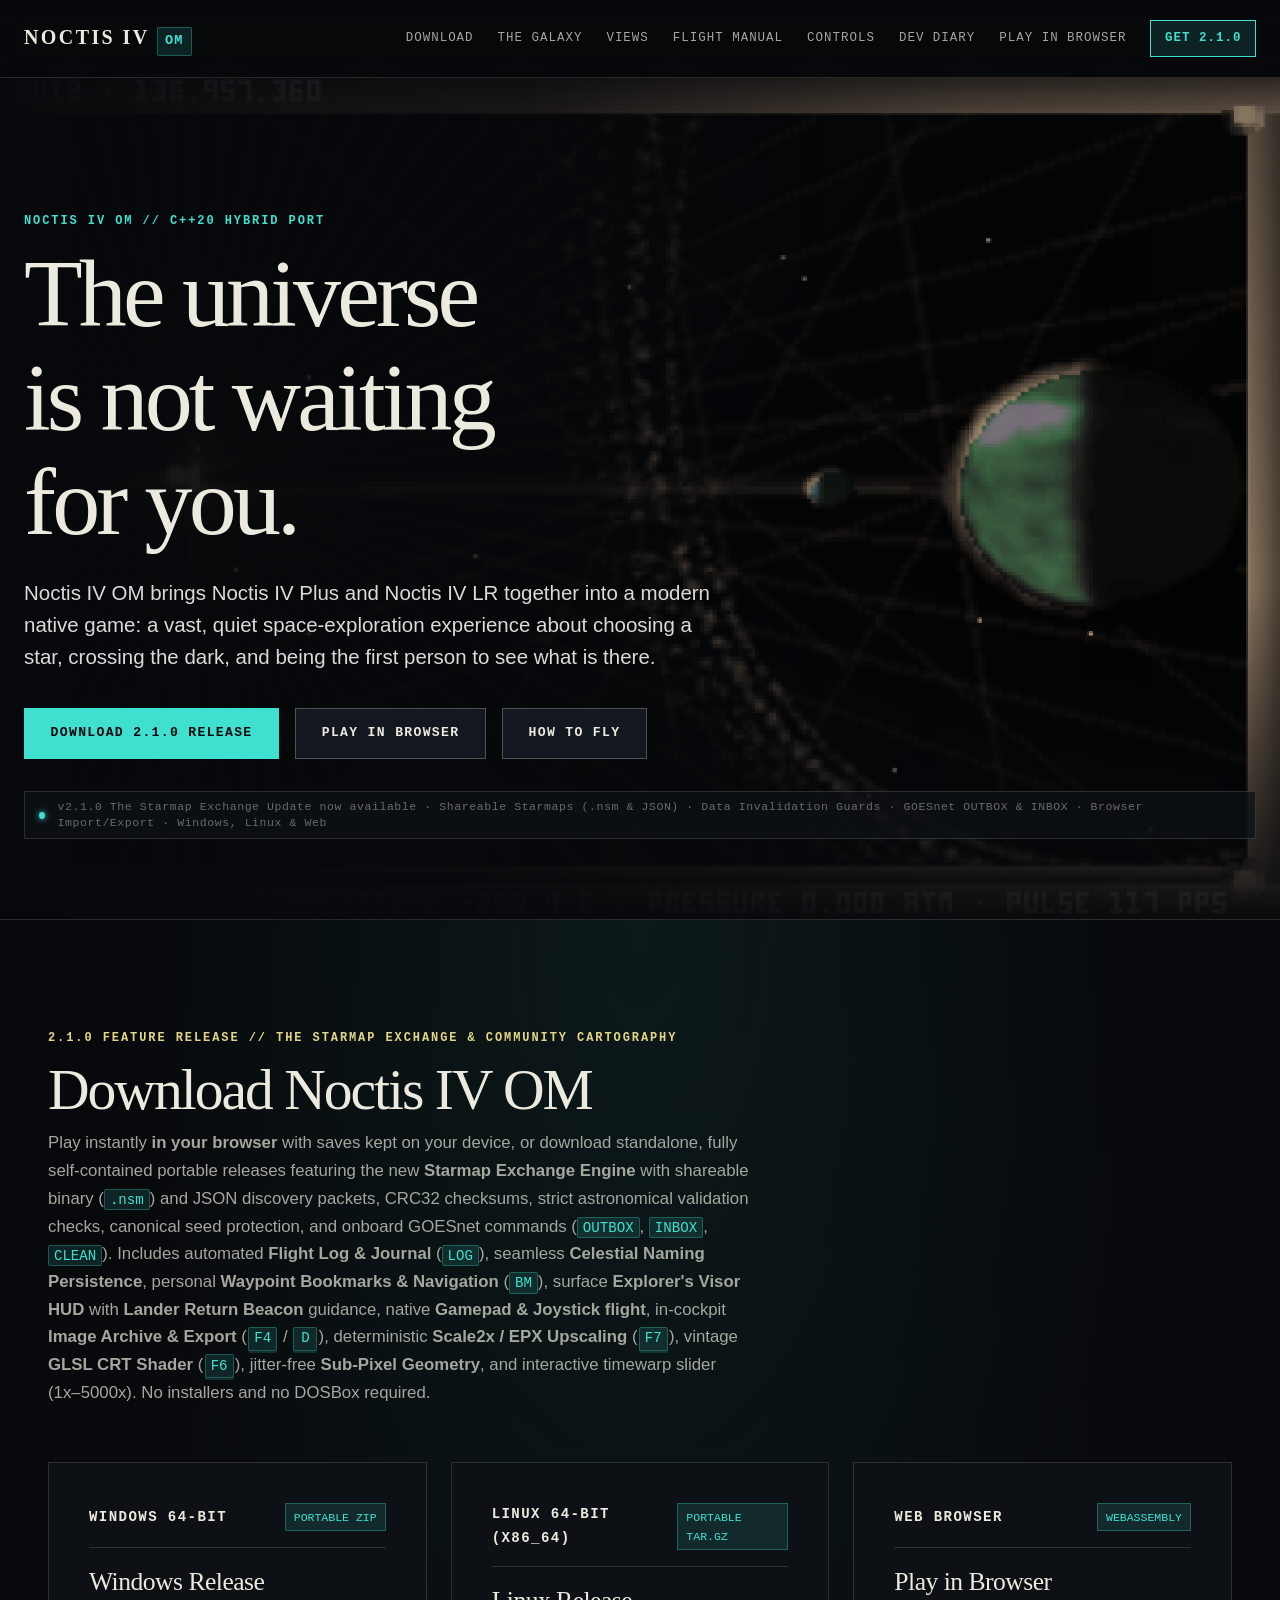
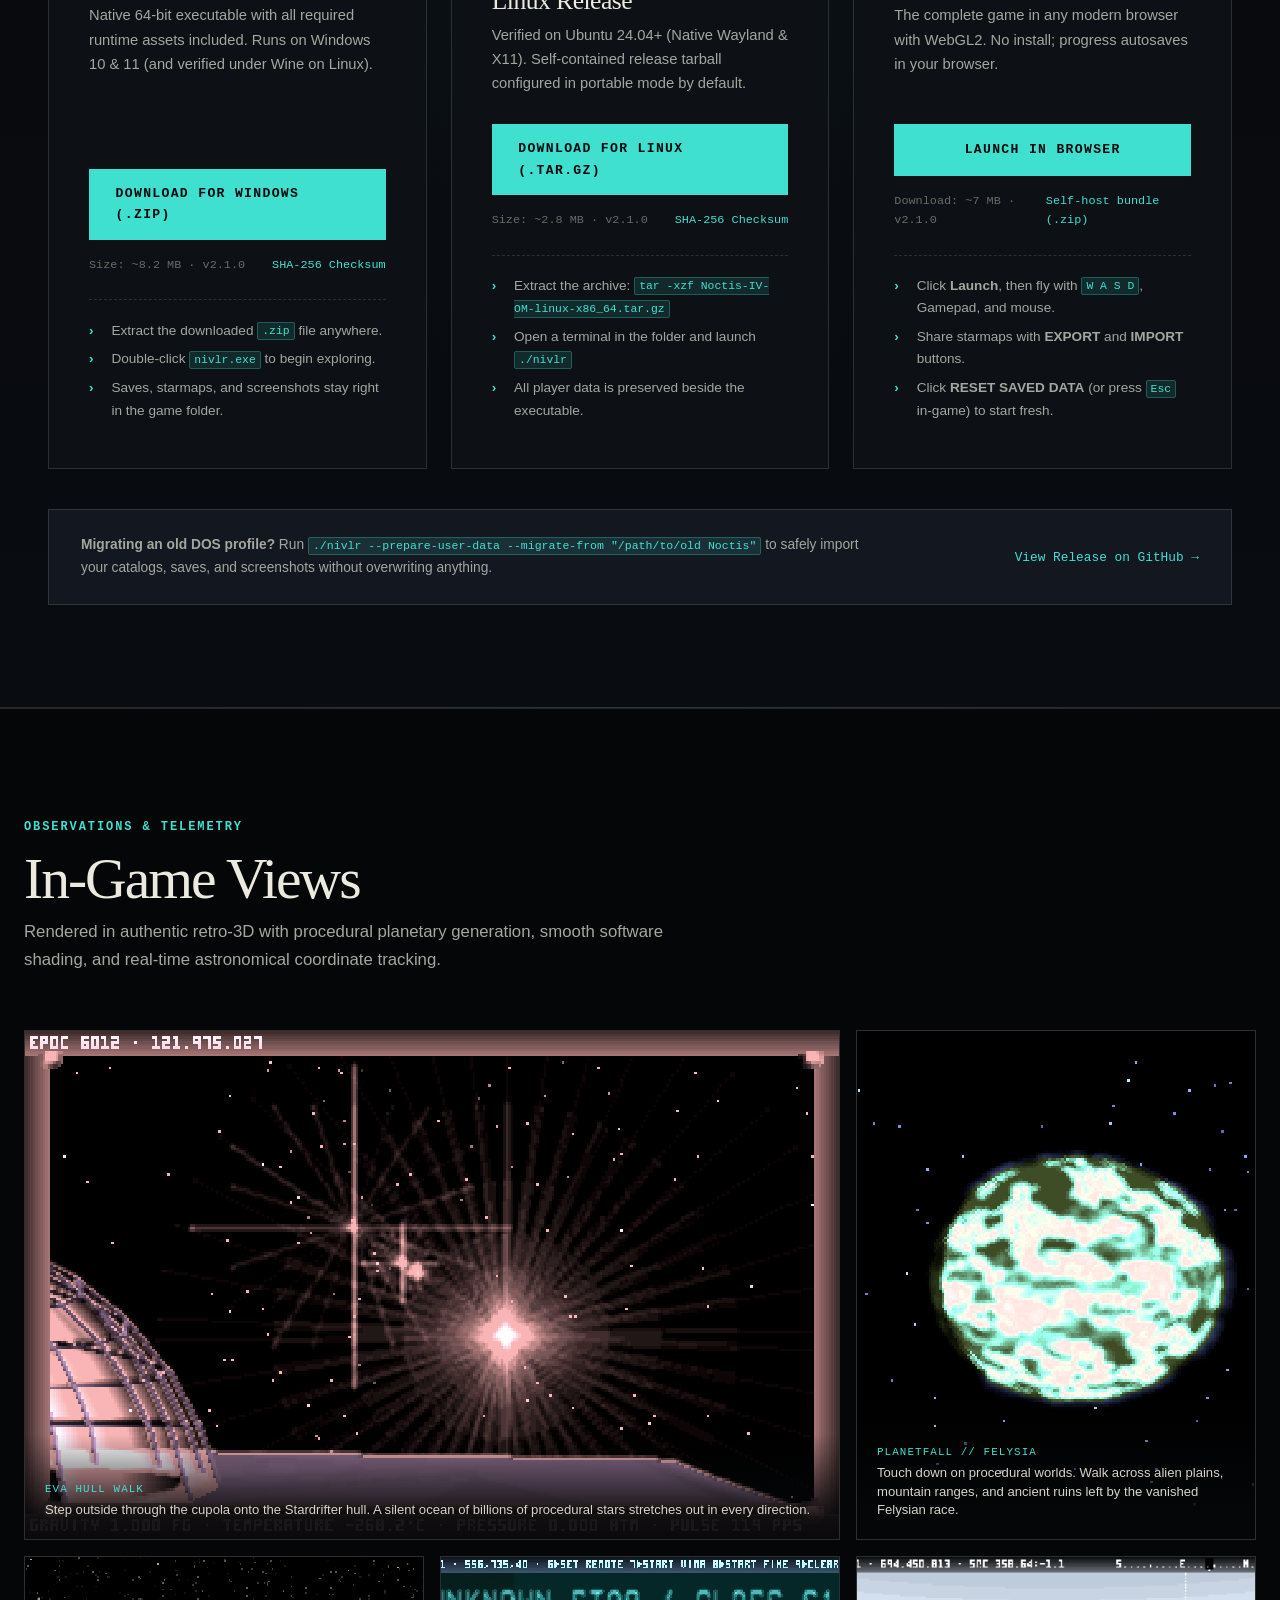
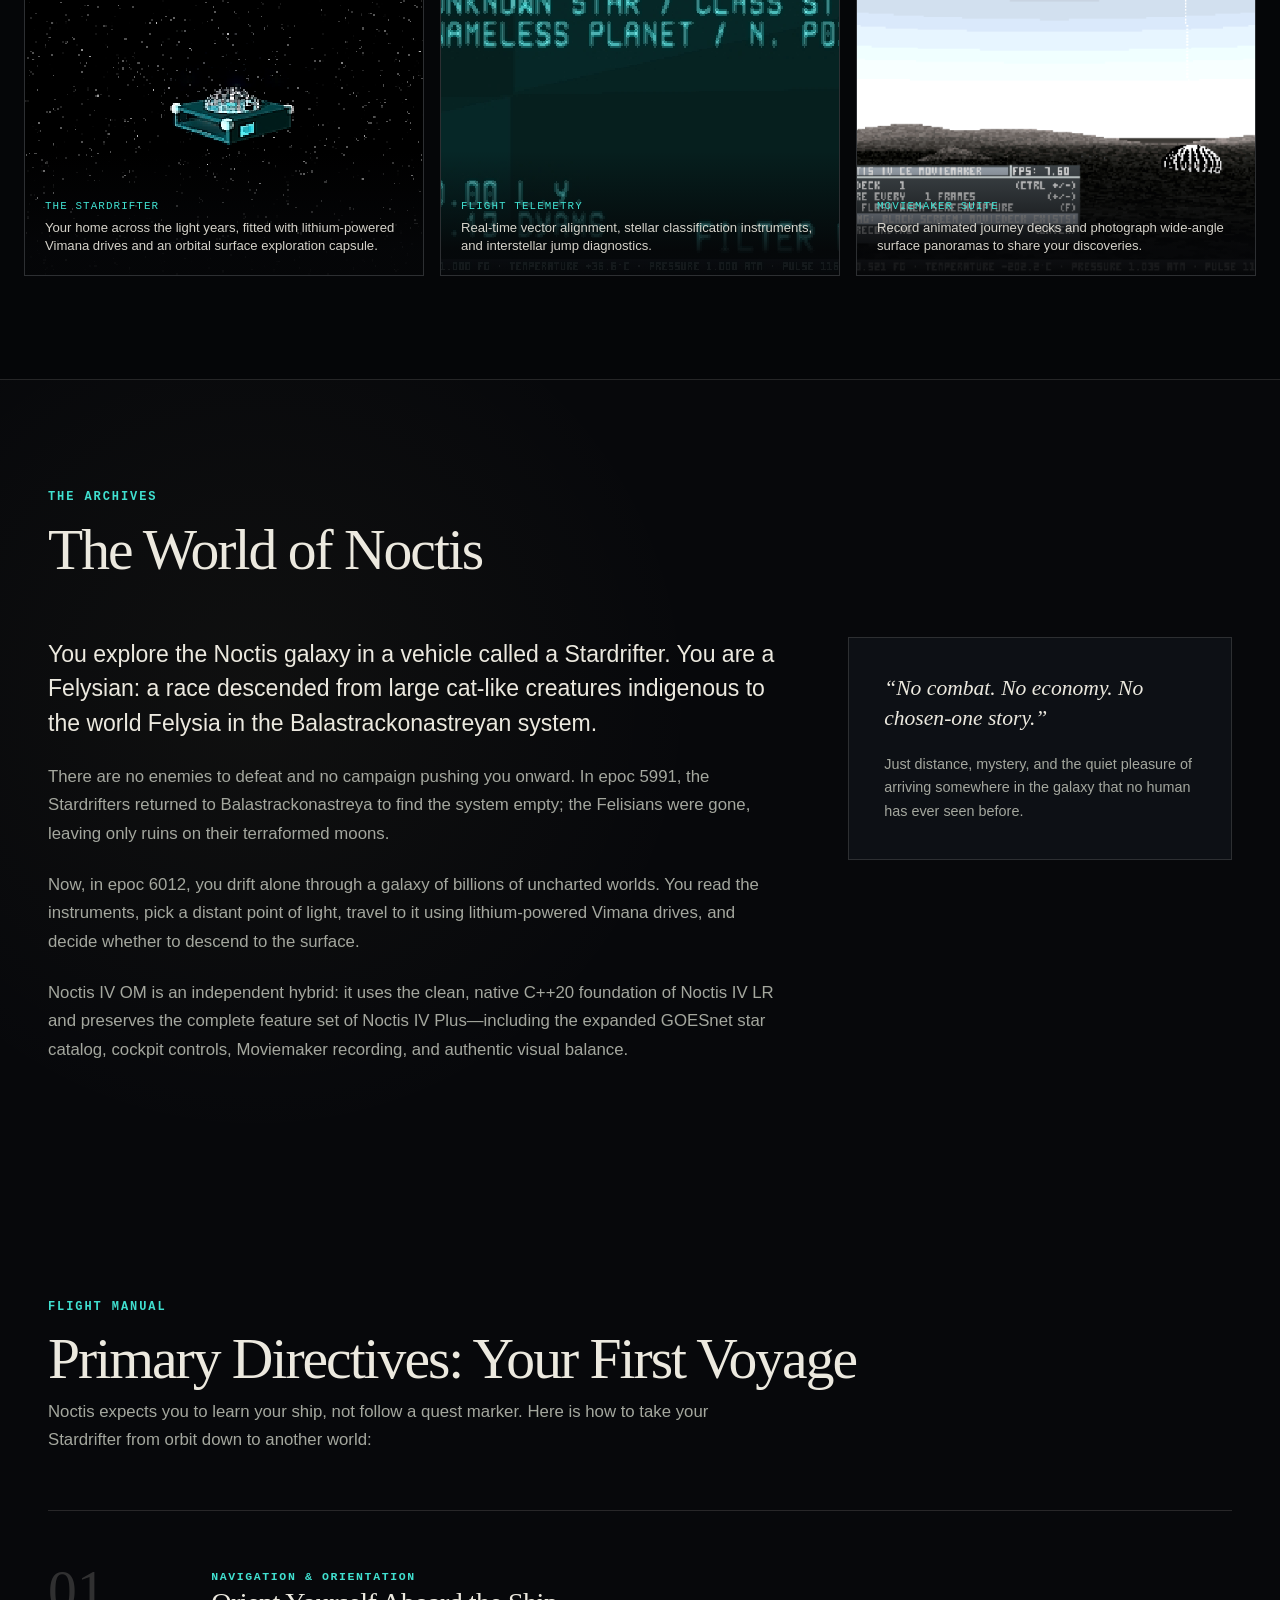
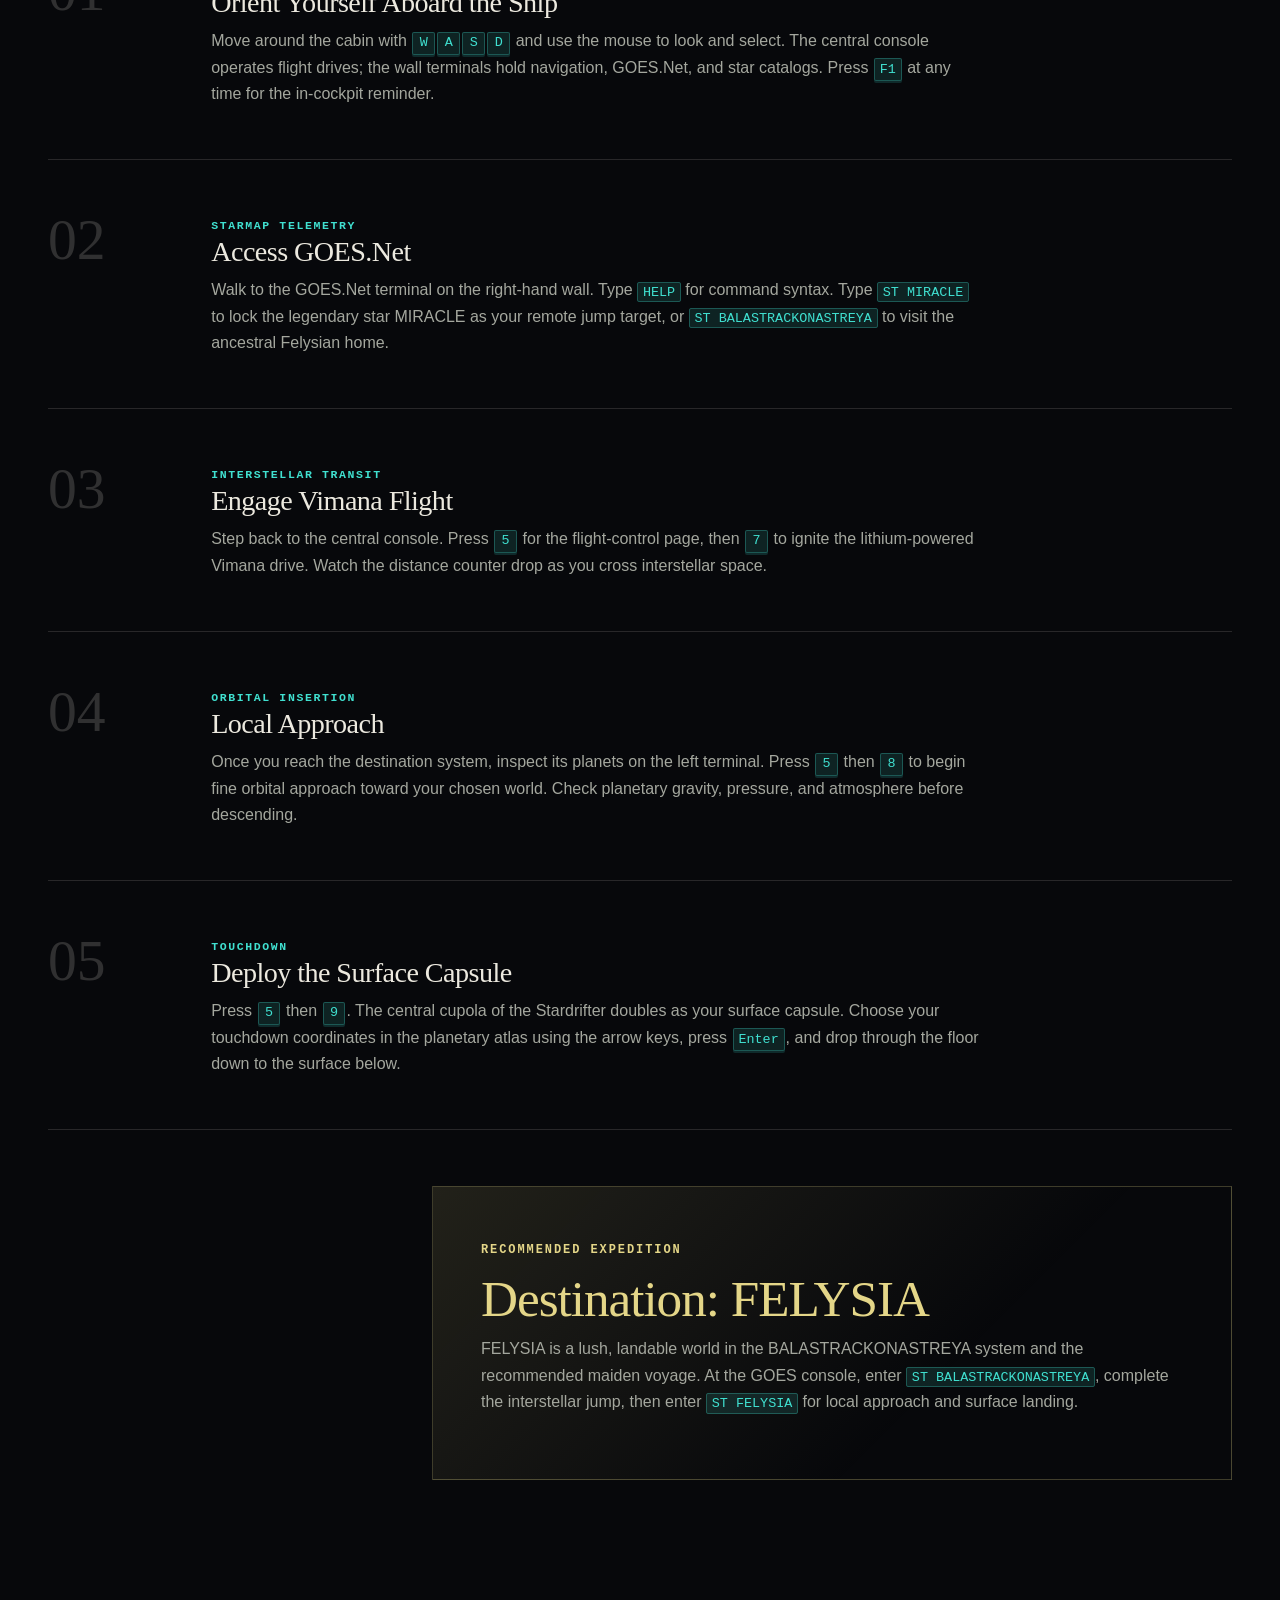
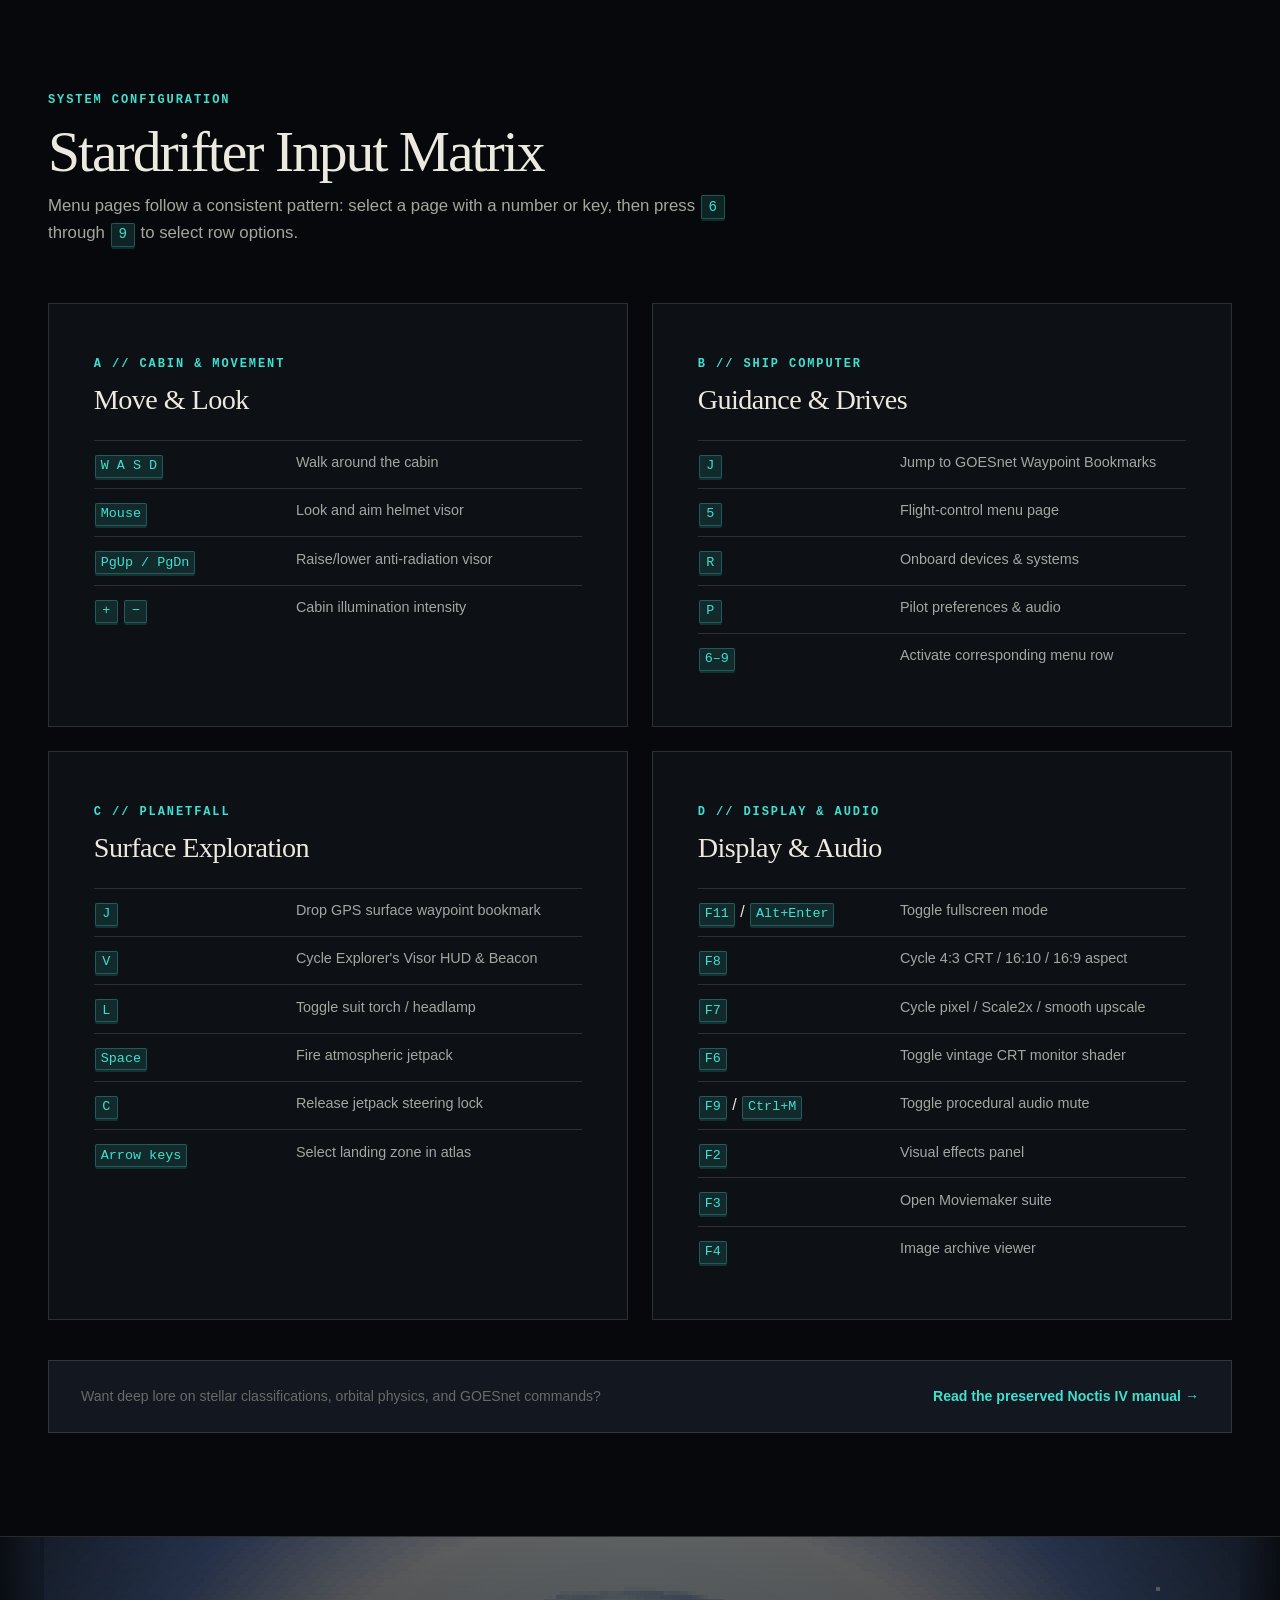
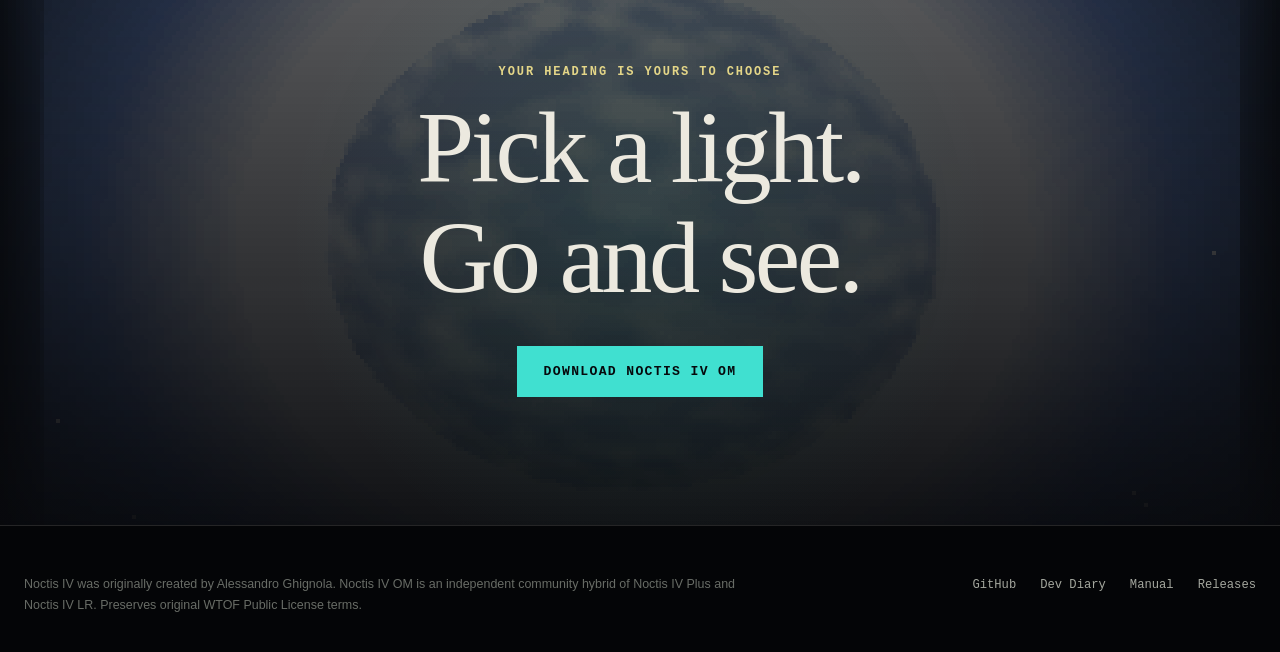
==== commit c8882be7: "release: 2.1.0 The Starmap Exchange & Community Cartography Update" ====
--- a/index.html
+++ b/index.html
@@ -25,7 +25,7 @@
         <a href="#controls">Controls</a>
         <a href="devlog.html">Dev Diary</a>
         <a href="play/">Play in Browser</a>
-        <a class="nav-cta" href="#download">Get 2.0.1</a>
+        <a class="nav-cta" href="#download">Get 2.1.0</a>
       </nav>
     </div>
   </header>
@@ -44,13 +44,13 @@
           and being the first person to see what is there.
         </p>
         <div class="hero-actions">
-          <a class="btn btn-primary" href="#download">Download 2.0.1 Release</a>
+          <a class="btn btn-primary" href="#download">Download 2.1.0 Release</a>
           <a class="btn btn-secondary" href="play/">Play in Browser</a>
           <a class="btn btn-secondary" href="#first-flight">How to Fly</a>
         </div>
         <div class="hero-status-strip">
           <span class="status-dot"></span>
-          <span>v2.0.1 The Storage Reset &amp; Fresh Start Patch now available · Reset IndexedDB Saves · Automated Flight Log · Waypoint Bookmarks · Explorer's Visor &amp; Lander Beacon · Windows, Linux &amp; Web</span>
+          <span>v2.1.0 The Starmap Exchange Update now available · Shareable Starmaps (.nsm &amp; JSON) · Data Invalidation Guards · GOESnet OUTBOX &amp; INBOX · Browser Import/Export · Windows, Linux &amp; Web</span>
         </div>
       </div>
     </section>
@@ -59,14 +59,17 @@
     <section class="download-section" id="download" aria-labelledby="download-title">
       <div class="section">
         <div class="section-heading">
-          <span class="eyebrow eyebrow-amber">2.0.1 MAINTENANCE RELEASE // THE STORAGE RESET &amp; FRESH START PATCH</span>
+          <span class="eyebrow eyebrow-amber">2.1.0 FEATURE RELEASE // THE STARMAP EXCHANGE &amp; COMMUNITY CARTOGRAPHY</span>
           <h2 id="download-title">Download Noctis IV OM</h2>
           <p>
             Play instantly <strong>in your browser</strong> with saves kept on your device, or download standalone,
-            fully self-contained portable releases featuring an automated <strong>Flight Log &amp; Journal</strong> (<code>LOG</code>),
+            fully self-contained portable releases featuring the new <strong>Starmap Exchange Engine</strong> with shareable
+            binary (<code>.nsm</code>) and JSON discovery packets, CRC32 checksums, strict astronomical validation checks,
+            canonical seed protection, and onboard GOESnet commands (<code>OUTBOX</code>, <code>INBOX</code>, <code>CLEAN</code>).
+            Includes automated <strong>Flight Log &amp; Journal</strong> (<code>LOG</code>),
             seamless <strong>Celestial Naming Persistence</strong>, personal <strong>Waypoint Bookmarks &amp; Navigation</strong> (<code>BM</code>),
-            and the surface <strong>Explorer's Visor HUD</strong> with real-time compass telemetry and <strong>Lander Return Beacon</strong> guidance.
-            Includes native <strong>Gamepad &amp; Joystick flight</strong>, in-cockpit <strong>Image Archive &amp; Export</strong> (<kbd>F4</kbd> / <kbd>D</kbd>),
+            surface <strong>Explorer's Visor HUD</strong> with <strong>Lander Return Beacon</strong> guidance,
+            native <strong>Gamepad &amp; Joystick flight</strong>, in-cockpit <strong>Image Archive &amp; Export</strong> (<kbd>F4</kbd> / <kbd>D</kbd>),
             deterministic <strong>Scale2x / EPX Upscaling</strong> (<kbd>F7</kbd>), vintage <strong>GLSL CRT Shader</strong> (<kbd>F6</kbd>),
             jitter-free <strong>Sub-Pixel Geometry</strong>, and interactive timewarp slider (1x–5000x).
             No installers and no DOSBox required.
@@ -85,12 +88,12 @@
               Native 64-bit executable with all required runtime assets included.
               Runs on Windows 10 &amp; 11 (and verified under Wine on Linux).
             </p>
-            <a class="btn btn-primary card-download-btn" href="https://github.com/aedmark/Noctis-IV-OM/releases/download/v2.0.1/Noctis-IV-OM-windows-x86_64.zip">
+            <a class="btn btn-primary card-download-btn" href="https://github.com/aedmark/Noctis-IV-OM/releases/download/v2.1.0/Noctis-IV-OM-windows-x86_64.zip">
               Download for Windows (.zip)
             </a>
             <div class="card-specs">
-              <span>Size: ~8.2 MB · v2.0.1</span>
-              <a href="https://github.com/aedmark/Noctis-IV-OM/releases/download/v2.0.1/Noctis-IV-OM-windows-x86_64.zip.sha256" target="_blank" rel="noopener">SHA-256 Checksum</a>
+              <span>Size: ~8.2 MB · v2.1.0</span>
+              <a href="https://github.com/aedmark/Noctis-IV-OM/releases/download/v2.1.0/Noctis-IV-OM-windows-x86_64.zip.sha256" target="_blank" rel="noopener">SHA-256 Checksum</a>
             </div>
             <ul class="download-steps">
               <li>Extract the downloaded <code>.zip</code> file anywhere.</li>
@@ -110,12 +113,12 @@
               Verified on Ubuntu 24.04+ (Native Wayland &amp; X11).
               Self-contained release tarball configured in portable mode by default.
             </p>
-            <a class="btn btn-primary card-download-btn" href="https://github.com/aedmark/Noctis-IV-OM/releases/download/v2.0.1/Noctis-IV-OM-linux-x86_64.tar.gz">
+            <a class="btn btn-primary card-download-btn" href="https://github.com/aedmark/Noctis-IV-OM/releases/download/v2.1.0/Noctis-IV-OM-linux-x86_64.tar.gz">
               Download for Linux (.tar.gz)
             </a>
             <div class="card-specs">
-              <span>Size: ~2.8 MB · v2.0.1</span>
-              <a href="https://github.com/aedmark/Noctis-IV-OM/releases/download/v2.0.1/Noctis-IV-OM-linux-x86_64.tar.gz.sha256" target="_blank" rel="noopener">SHA-256 Checksum</a>
+              <span>Size: ~2.8 MB · v2.1.0</span>
+              <a href="https://github.com/aedmark/Noctis-IV-OM/releases/download/v2.1.0/Noctis-IV-OM-linux-x86_64.tar.gz.sha256" target="_blank" rel="noopener">SHA-256 Checksum</a>
             </div>
             <ul class="download-steps">
               <li>Extract the archive: <code>tar -xzf Noctis-IV-OM-linux-x86_64.tar.gz</code></li>
@@ -139,13 +142,13 @@
               Launch in Browser
             </a>
             <div class="card-specs">
-              <span>Download: ~7 MB · v2.0.1</span>
-              <a href="https://github.com/aedmark/Noctis-IV-OM/releases/download/v2.0.1/Noctis-IV-OM-web.zip" target="_blank" rel="noopener">Self-host bundle (.zip)</a>
+              <span>Download: ~7 MB · v2.1.0</span>
+              <a href="https://github.com/aedmark/Noctis-IV-OM/releases/download/v2.1.0/Noctis-IV-OM-web.zip" target="_blank" rel="noopener">Self-host bundle (.zip)</a>
             </div>
             <ul class="download-steps">
               <li>Click <strong>Launch</strong>, then fly with <code>W A S D</code>, Gamepad, and mouse.</li>
-              <li>Press <code>F10</code> to capture the mouse for mouselook.</li>
-              <li>Click <strong>RESET SAVED DATA</strong> (or press <code>Esc</code> in-game) to clear IndexedDB and start fresh.</li>
+              <li>Share starmaps with <strong>EXPORT</strong> and <strong>IMPORT</strong> buttons.</li>
+              <li>Click <strong>RESET SAVED DATA</strong> (or press <code>Esc</code> in-game) to start fresh.</li>
             </ul>
           </div>
         </div>
@@ -156,7 +159,7 @@
             Run <code>./nivlr --prepare-user-data --migrate-from "/path/to/old Noctis"</code>
             to safely import your catalogs, saves, and screenshots without overwriting anything.
           </p>
-          <a class="footnote-link" href="https://github.com/aedmark/Noctis-IV-OM/releases/tag/v2.0.1" target="_blank" rel="noopener">
+          <a class="footnote-link" href="https://github.com/aedmark/Noctis-IV-OM/releases/tag/v2.1.0" target="_blank" rel="noopener">
             View Release on GitHub →
           </a>
         </div>
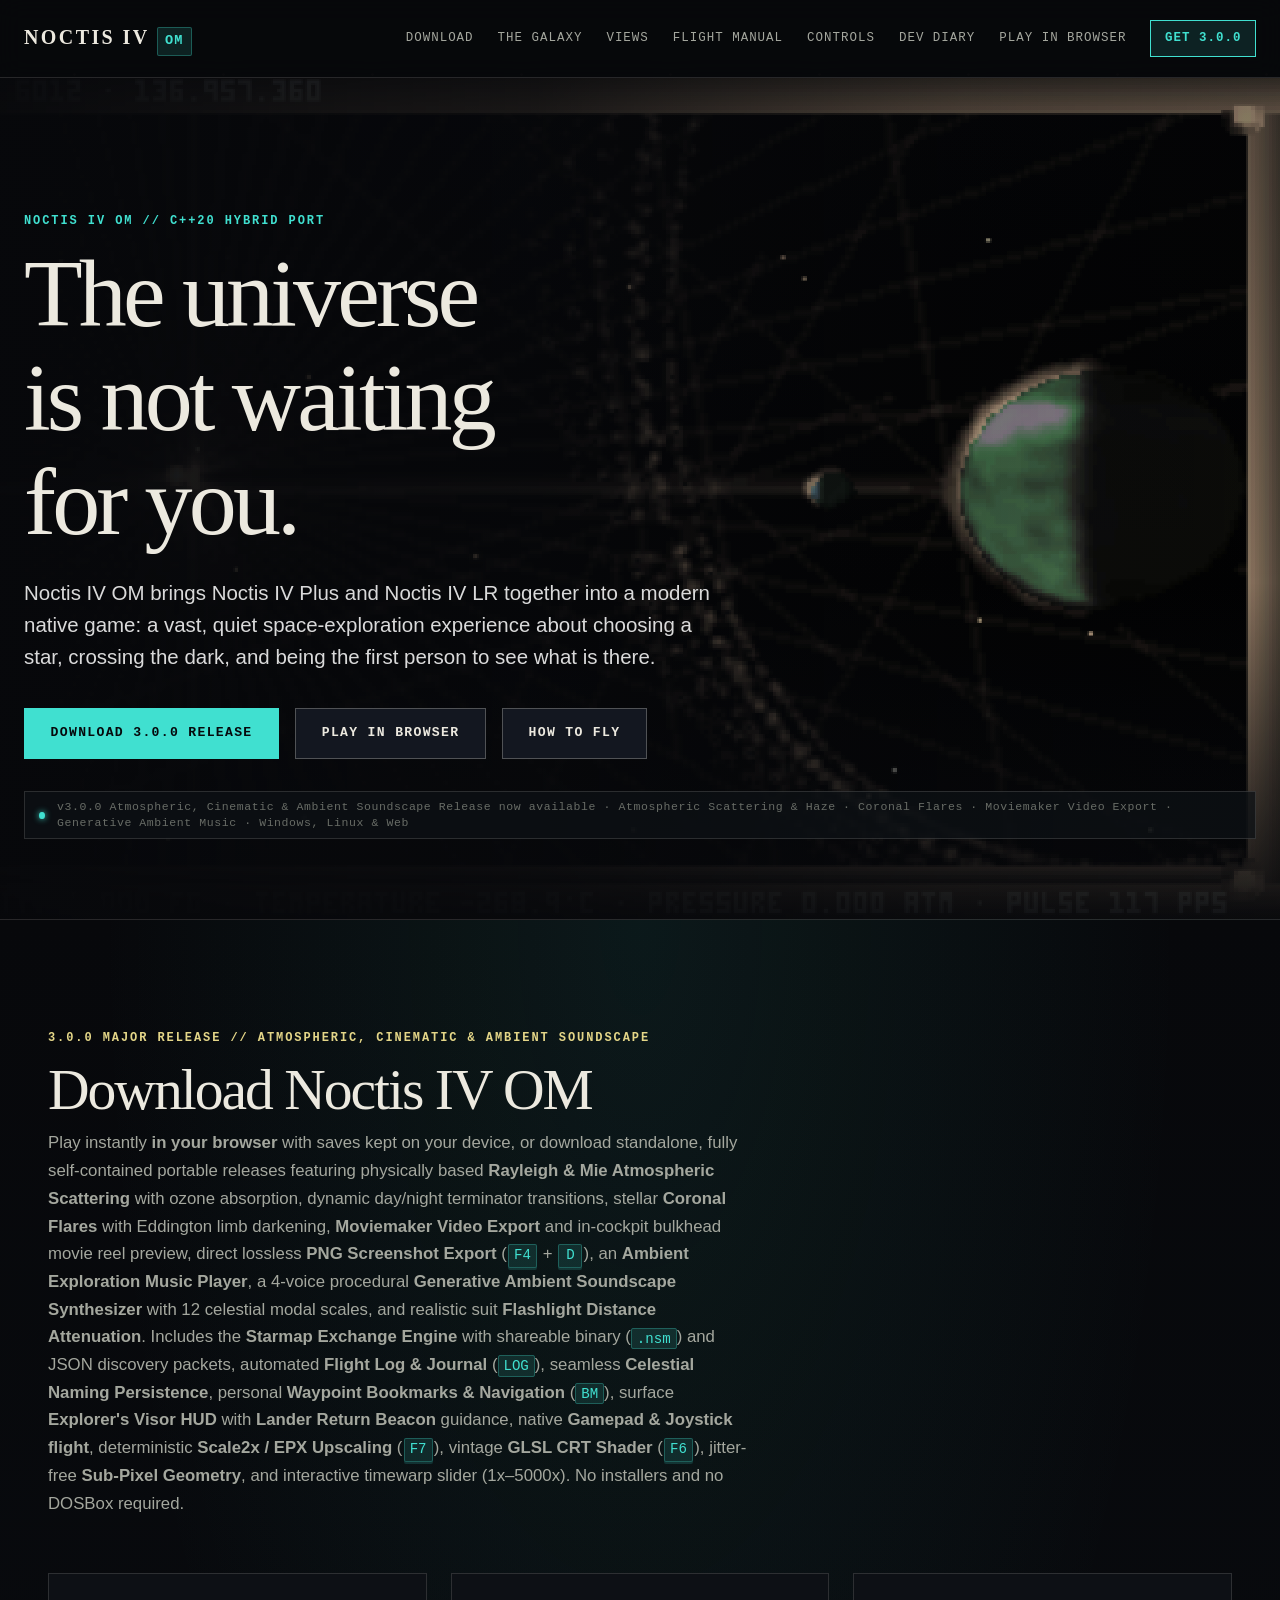
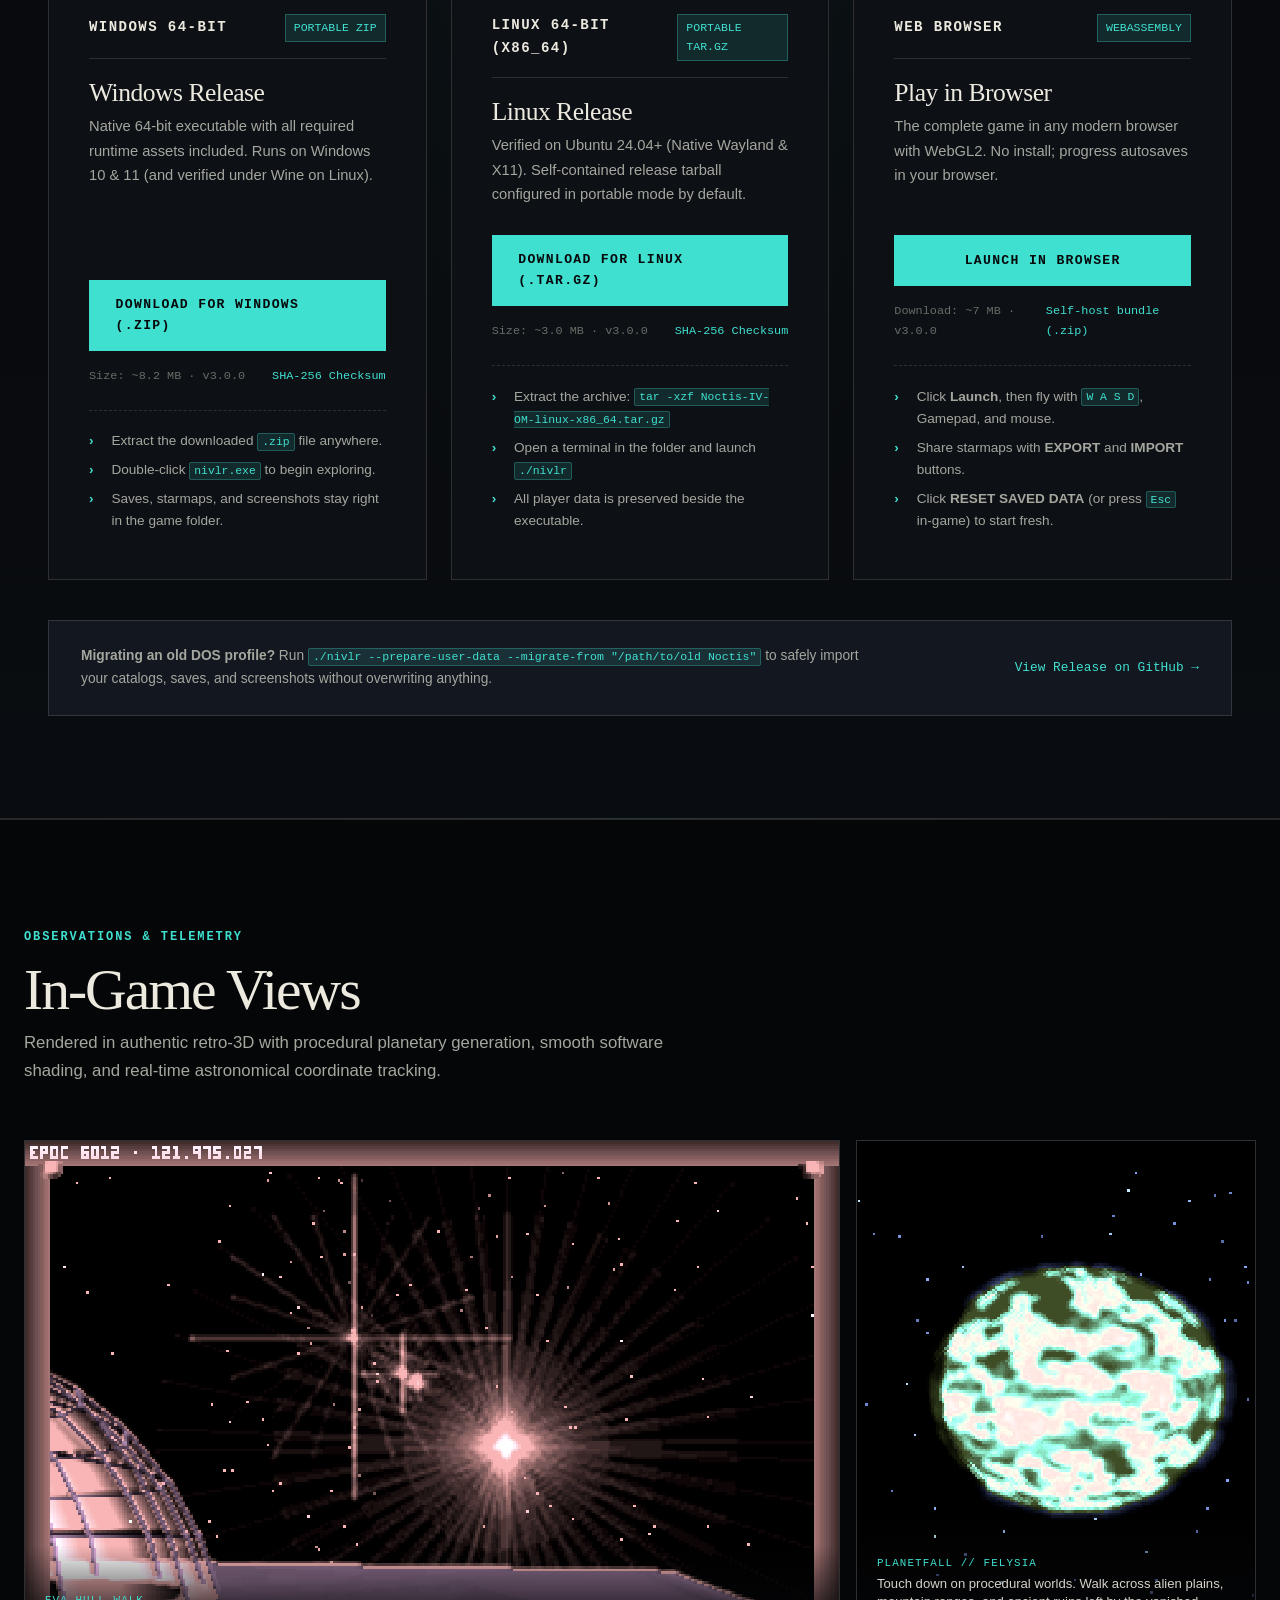
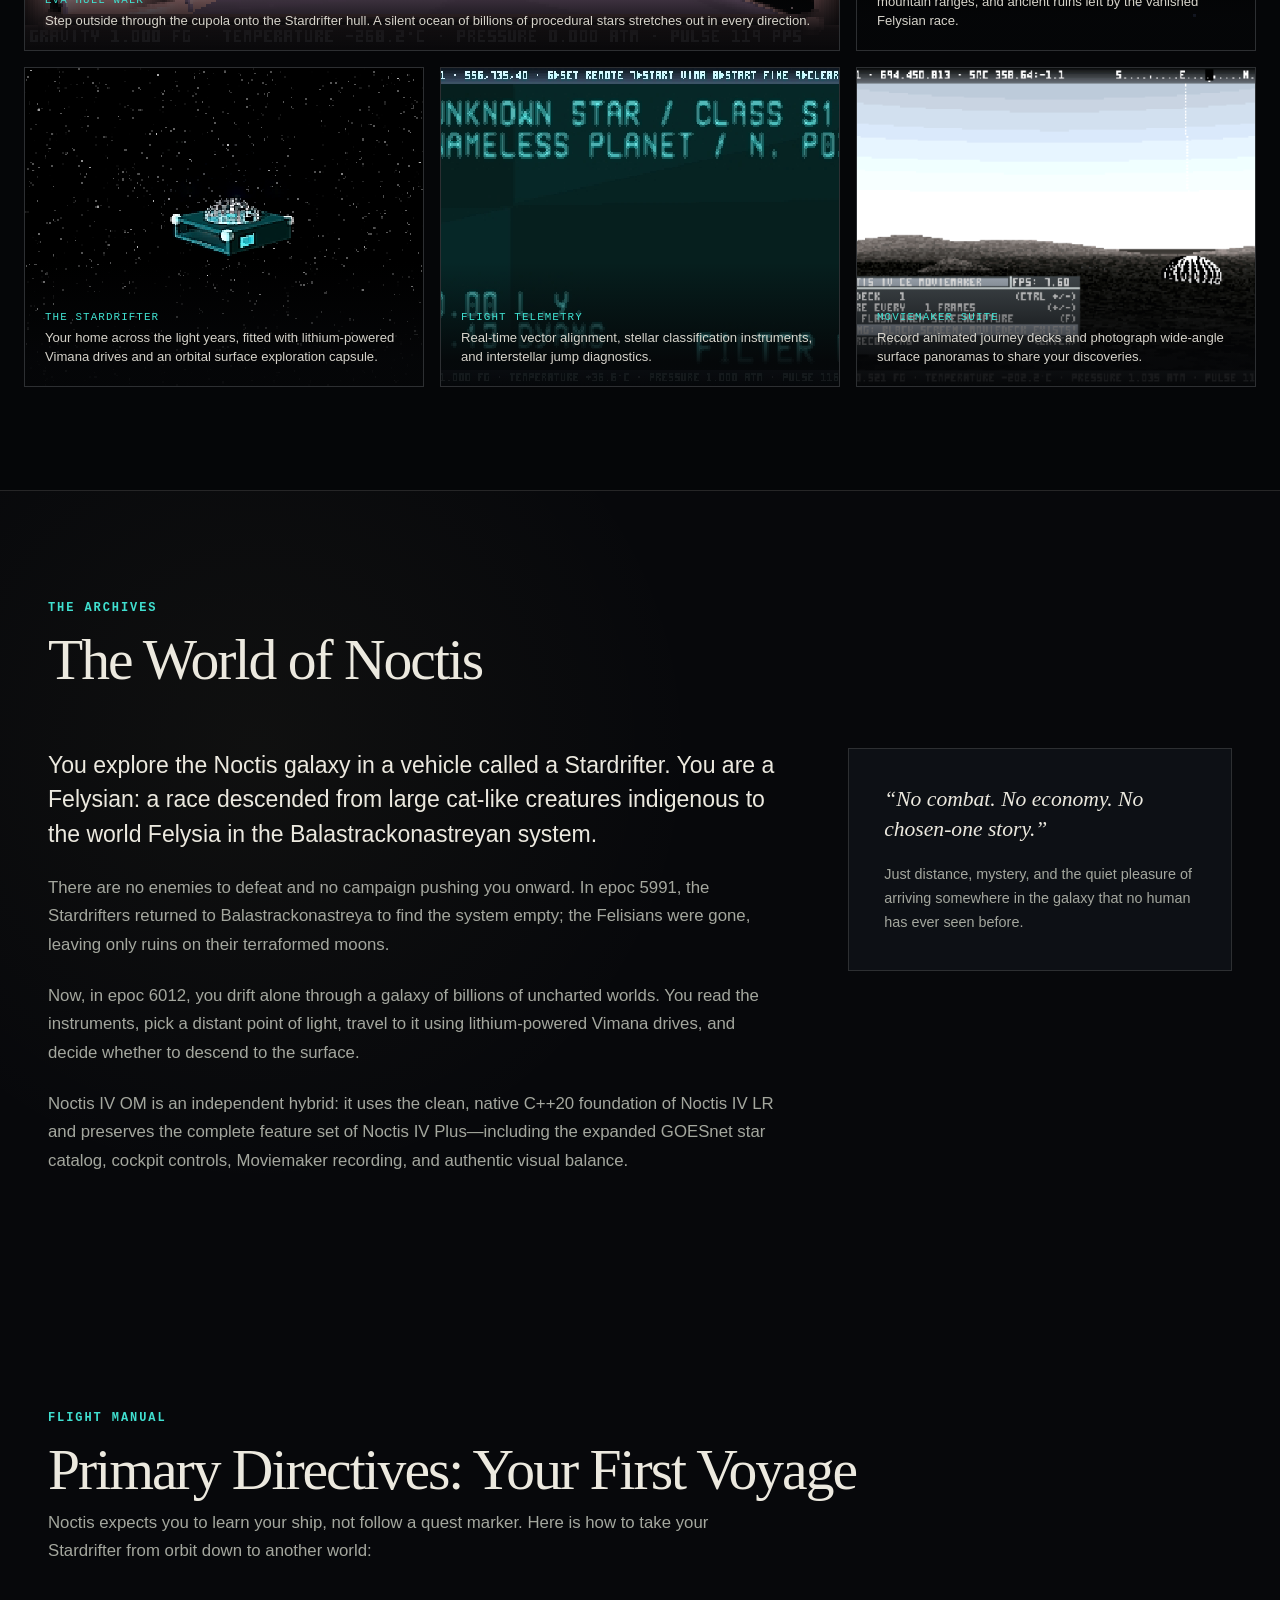
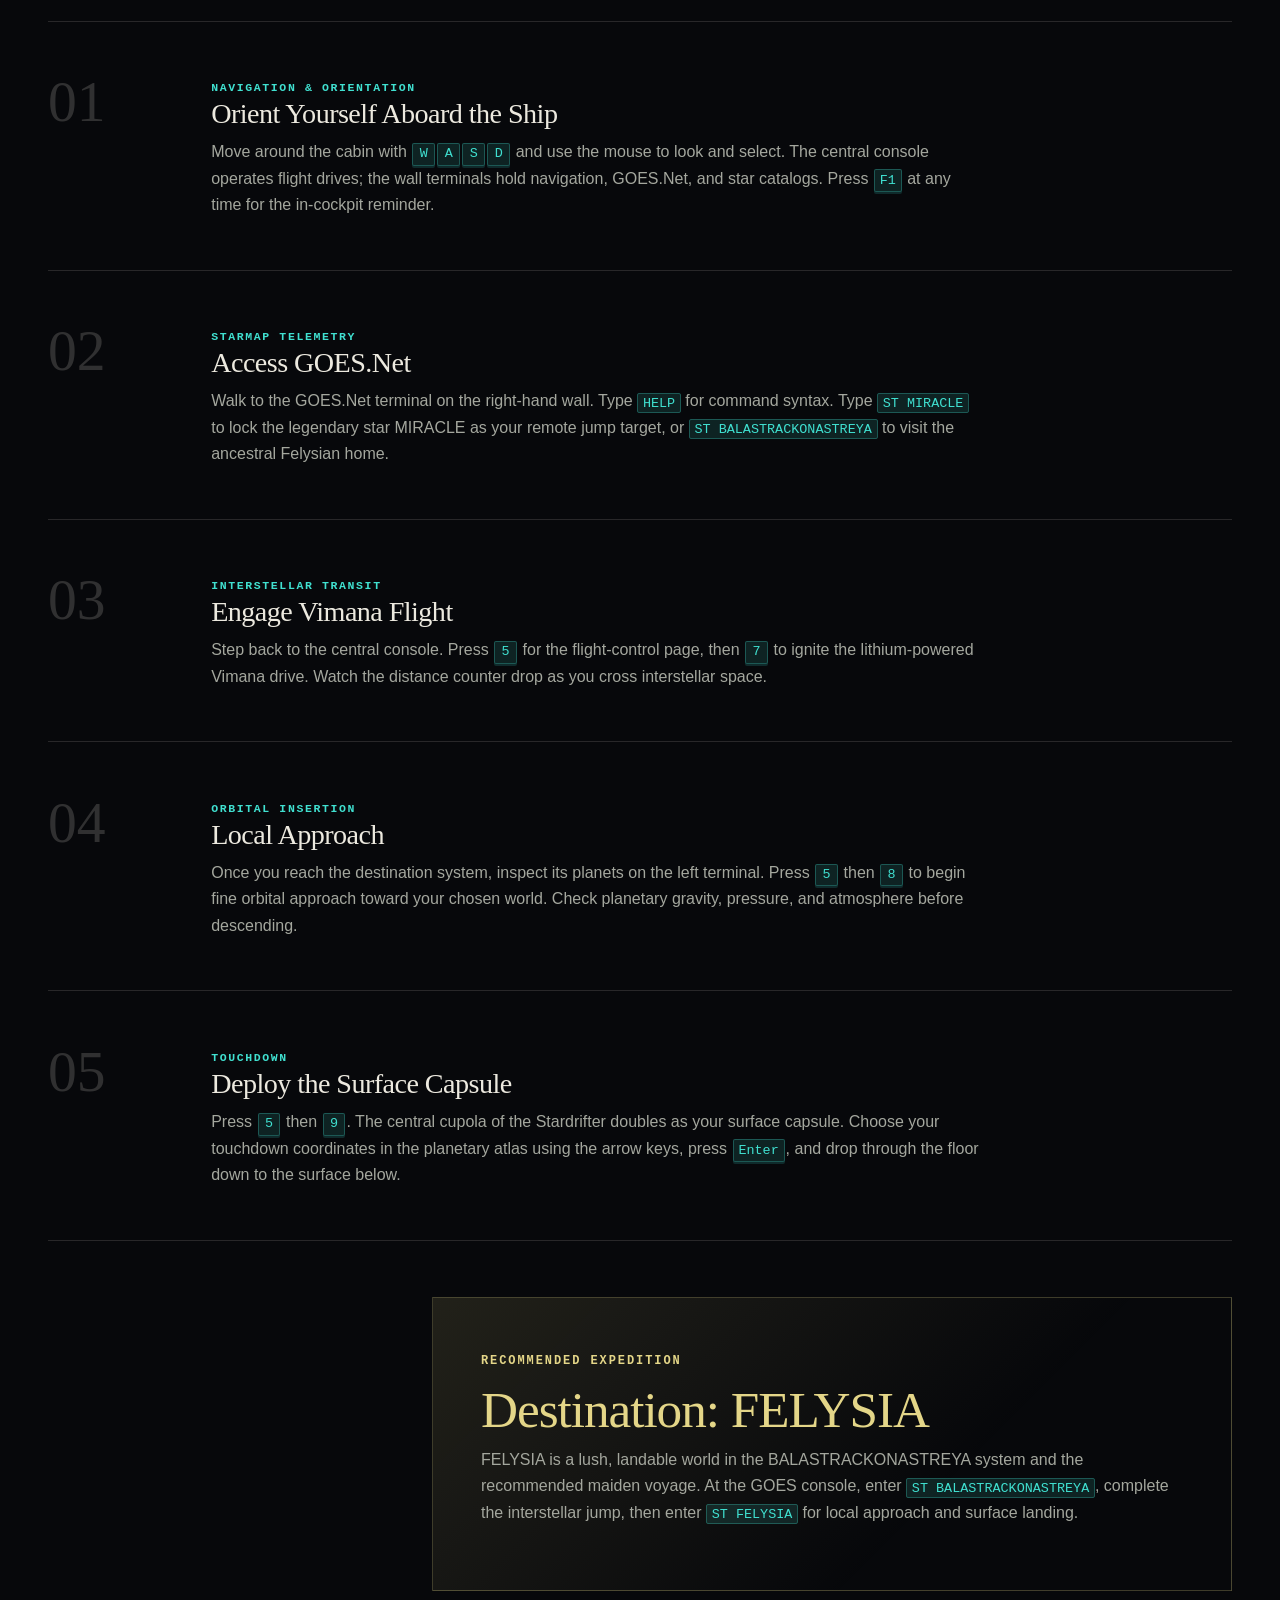
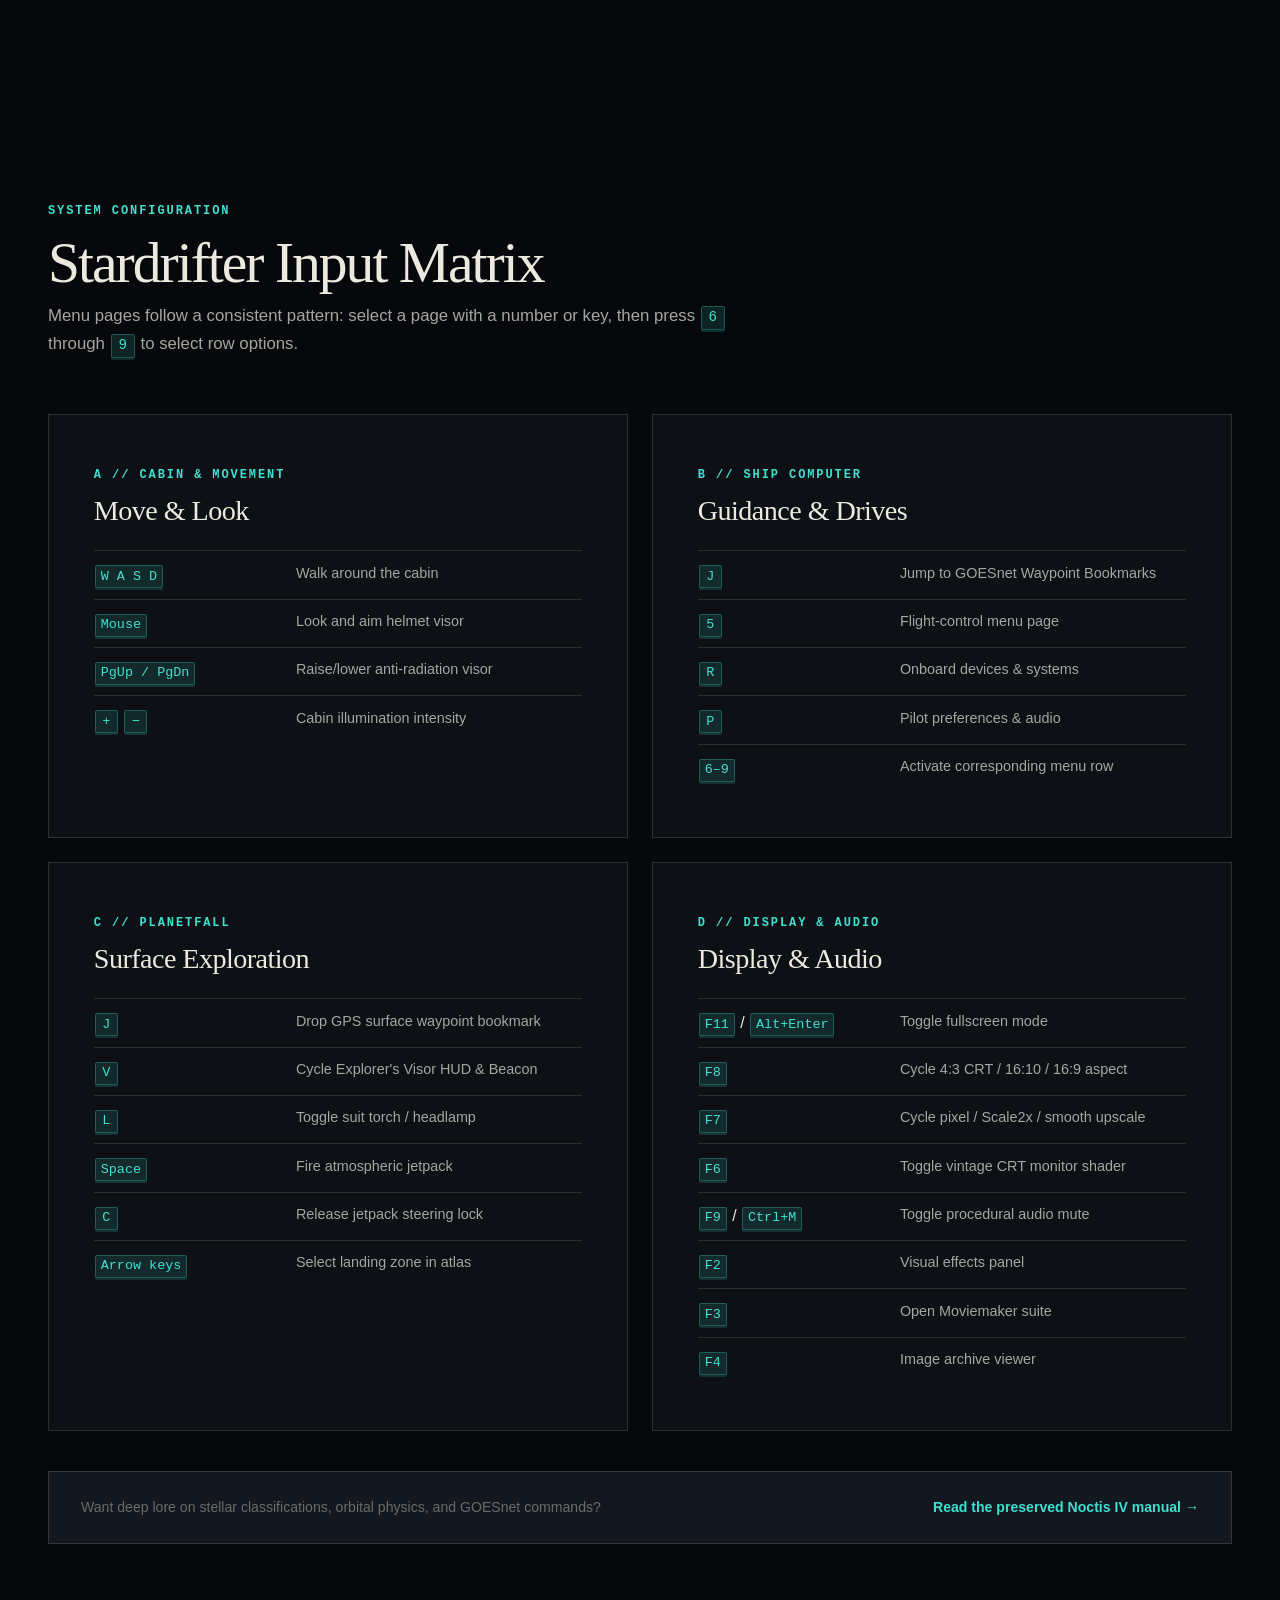
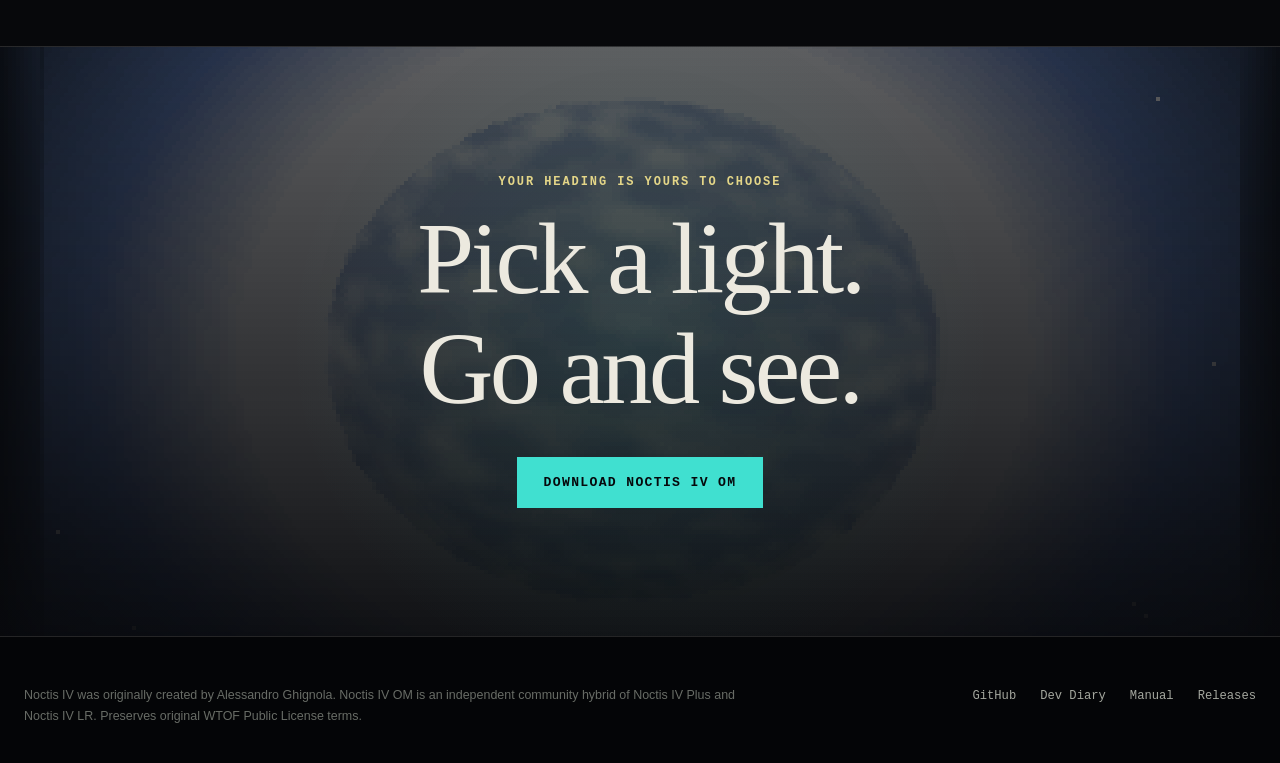
==== commit dda240a7: "chore(release): bump version to 3.0.0 and update release documentation" ====
--- a/index.html
+++ b/index.html
@@ -25,7 +25,7 @@
         <a href="#controls">Controls</a>
         <a href="devlog.html">Dev Diary</a>
         <a href="play/">Play in Browser</a>
-        <a class="nav-cta" href="#download">Get 2.1.0</a>
+        <a class="nav-cta" href="#download">Get 3.0.0</a>
       </nav>
     </div>
   </header>
@@ -44,13 +44,13 @@
           and being the first person to see what is there.
         </p>
         <div class="hero-actions">
-          <a class="btn btn-primary" href="#download">Download 2.1.0 Release</a>
+          <a class="btn btn-primary" href="#download">Download 3.0.0 Release</a>
           <a class="btn btn-secondary" href="play/">Play in Browser</a>
           <a class="btn btn-secondary" href="#first-flight">How to Fly</a>
         </div>
         <div class="hero-status-strip">
           <span class="status-dot"></span>
-          <span>v2.1.0 The Starmap Exchange Update now available · Shareable Starmaps (.nsm &amp; JSON) · Data Invalidation Guards · GOESnet OUTBOX &amp; INBOX · Browser Import/Export · Windows, Linux &amp; Web</span>
+          <span>v3.0.0 Atmospheric, Cinematic &amp; Ambient Soundscape Release now available · Atmospheric Scattering &amp; Haze · Coronal Flares · Moviemaker Video Export · Generative Ambient Music · Windows, Linux &amp; Web</span>
         </div>
       </div>
     </section>
@@ -59,17 +59,19 @@
     <section class="download-section" id="download" aria-labelledby="download-title">
       <div class="section">
         <div class="section-heading">
-          <span class="eyebrow eyebrow-amber">2.1.0 FEATURE RELEASE // THE STARMAP EXCHANGE &amp; COMMUNITY CARTOGRAPHY</span>
+          <span class="eyebrow eyebrow-amber">3.0.0 MAJOR RELEASE // ATMOSPHERIC, CINEMATIC &amp; AMBIENT SOUNDSCAPE</span>
           <h2 id="download-title">Download Noctis IV OM</h2>
           <p>
             Play instantly <strong>in your browser</strong> with saves kept on your device, or download standalone,
-            fully self-contained portable releases featuring the new <strong>Starmap Exchange Engine</strong> with shareable
-            binary (<code>.nsm</code>) and JSON discovery packets, CRC32 checksums, strict astronomical validation checks,
-            canonical seed protection, and onboard GOESnet commands (<code>OUTBOX</code>, <code>INBOX</code>, <code>CLEAN</code>).
-            Includes automated <strong>Flight Log &amp; Journal</strong> (<code>LOG</code>),
+            fully self-contained portable releases featuring physically based <strong>Rayleigh &amp; Mie Atmospheric Scattering</strong> with ozone absorption,
+            dynamic day/night terminator transitions, stellar <strong>Coronal Flares</strong> with Eddington limb darkening,
+            <strong>Moviemaker Video Export</strong> and in-cockpit bulkhead movie reel preview, direct lossless <strong>PNG Screenshot Export</strong> (<kbd>F4</kbd> + <kbd>D</kbd>),
+            an <strong>Ambient Exploration Music Player</strong>, a 4-voice procedural <strong>Generative Ambient Soundscape Synthesizer</strong> with 12 celestial modal scales,
+            and realistic suit <strong>Flashlight Distance Attenuation</strong>. Includes the <strong>Starmap Exchange Engine</strong> with shareable
+            binary (<code>.nsm</code>) and JSON discovery packets, automated <strong>Flight Log &amp; Journal</strong> (<code>LOG</code>),
             seamless <strong>Celestial Naming Persistence</strong>, personal <strong>Waypoint Bookmarks &amp; Navigation</strong> (<code>BM</code>),
             surface <strong>Explorer's Visor HUD</strong> with <strong>Lander Return Beacon</strong> guidance,
-            native <strong>Gamepad &amp; Joystick flight</strong>, in-cockpit <strong>Image Archive &amp; Export</strong> (<kbd>F4</kbd> / <kbd>D</kbd>),
+            native <strong>Gamepad &amp; Joystick flight</strong>,
             deterministic <strong>Scale2x / EPX Upscaling</strong> (<kbd>F7</kbd>), vintage <strong>GLSL CRT Shader</strong> (<kbd>F6</kbd>),
             jitter-free <strong>Sub-Pixel Geometry</strong>, and interactive timewarp slider (1x–5000x).
             No installers and no DOSBox required.
@@ -88,12 +90,12 @@
               Native 64-bit executable with all required runtime assets included.
               Runs on Windows 10 &amp; 11 (and verified under Wine on Linux).
             </p>
-            <a class="btn btn-primary card-download-btn" href="https://github.com/aedmark/Noctis-IV-OM/releases/download/v2.1.0/Noctis-IV-OM-windows-x86_64.zip">
+            <a class="btn btn-primary card-download-btn" href="https://github.com/aedmark/Noctis-IV-OM/releases/download/v3.0.0/Noctis-IV-OM-windows-x86_64.zip">
               Download for Windows (.zip)
             </a>
             <div class="card-specs">
-              <span>Size: ~8.2 MB · v2.1.0</span>
-              <a href="https://github.com/aedmark/Noctis-IV-OM/releases/download/v2.1.0/Noctis-IV-OM-windows-x86_64.zip.sha256" target="_blank" rel="noopener">SHA-256 Checksum</a>
+              <span>Size: ~8.2 MB · v3.0.0</span>
+              <a href="https://github.com/aedmark/Noctis-IV-OM/releases/download/v3.0.0/Noctis-IV-OM-windows-x86_64.zip.sha256" target="_blank" rel="noopener">SHA-256 Checksum</a>
             </div>
             <ul class="download-steps">
               <li>Extract the downloaded <code>.zip</code> file anywhere.</li>
@@ -113,12 +115,12 @@
               Verified on Ubuntu 24.04+ (Native Wayland &amp; X11).
               Self-contained release tarball configured in portable mode by default.
             </p>
-            <a class="btn btn-primary card-download-btn" href="https://github.com/aedmark/Noctis-IV-OM/releases/download/v2.1.0/Noctis-IV-OM-linux-x86_64.tar.gz">
+            <a class="btn btn-primary card-download-btn" href="https://github.com/aedmark/Noctis-IV-OM/releases/download/v3.0.0/Noctis-IV-OM-linux-x86_64.tar.gz">
               Download for Linux (.tar.gz)
             </a>
             <div class="card-specs">
-              <span>Size: ~2.8 MB · v2.1.0</span>
-              <a href="https://github.com/aedmark/Noctis-IV-OM/releases/download/v2.1.0/Noctis-IV-OM-linux-x86_64.tar.gz.sha256" target="_blank" rel="noopener">SHA-256 Checksum</a>
+              <span>Size: ~3.0 MB · v3.0.0</span>
+              <a href="https://github.com/aedmark/Noctis-IV-OM/releases/download/v3.0.0/Noctis-IV-OM-linux-x86_64.tar.gz.sha256" target="_blank" rel="noopener">SHA-256 Checksum</a>
             </div>
             <ul class="download-steps">
               <li>Extract the archive: <code>tar -xzf Noctis-IV-OM-linux-x86_64.tar.gz</code></li>
@@ -142,8 +144,8 @@
               Launch in Browser
             </a>
             <div class="card-specs">
-              <span>Download: ~7 MB · v2.1.0</span>
-              <a href="https://github.com/aedmark/Noctis-IV-OM/releases/download/v2.1.0/Noctis-IV-OM-web.zip" target="_blank" rel="noopener">Self-host bundle (.zip)</a>
+              <span>Download: ~7 MB · v3.0.0</span>
+              <a href="https://github.com/aedmark/Noctis-IV-OM/releases/download/v3.0.0/Noctis-IV-OM-web.zip" target="_blank" rel="noopener">Self-host bundle (.zip)</a>
             </div>
             <ul class="download-steps">
               <li>Click <strong>Launch</strong>, then fly with <code>W A S D</code>, Gamepad, and mouse.</li>
@@ -159,7 +161,7 @@
             Run <code>./nivlr --prepare-user-data --migrate-from "/path/to/old Noctis"</code>
             to safely import your catalogs, saves, and screenshots without overwriting anything.
           </p>
-          <a class="footnote-link" href="https://github.com/aedmark/Noctis-IV-OM/releases/tag/v2.1.0" target="_blank" rel="noopener">
+          <a class="footnote-link" href="https://github.com/aedmark/Noctis-IV-OM/releases/tag/v3.0.0" target="_blank" rel="noopener">
             View Release on GitHub →
           </a>
         </div>
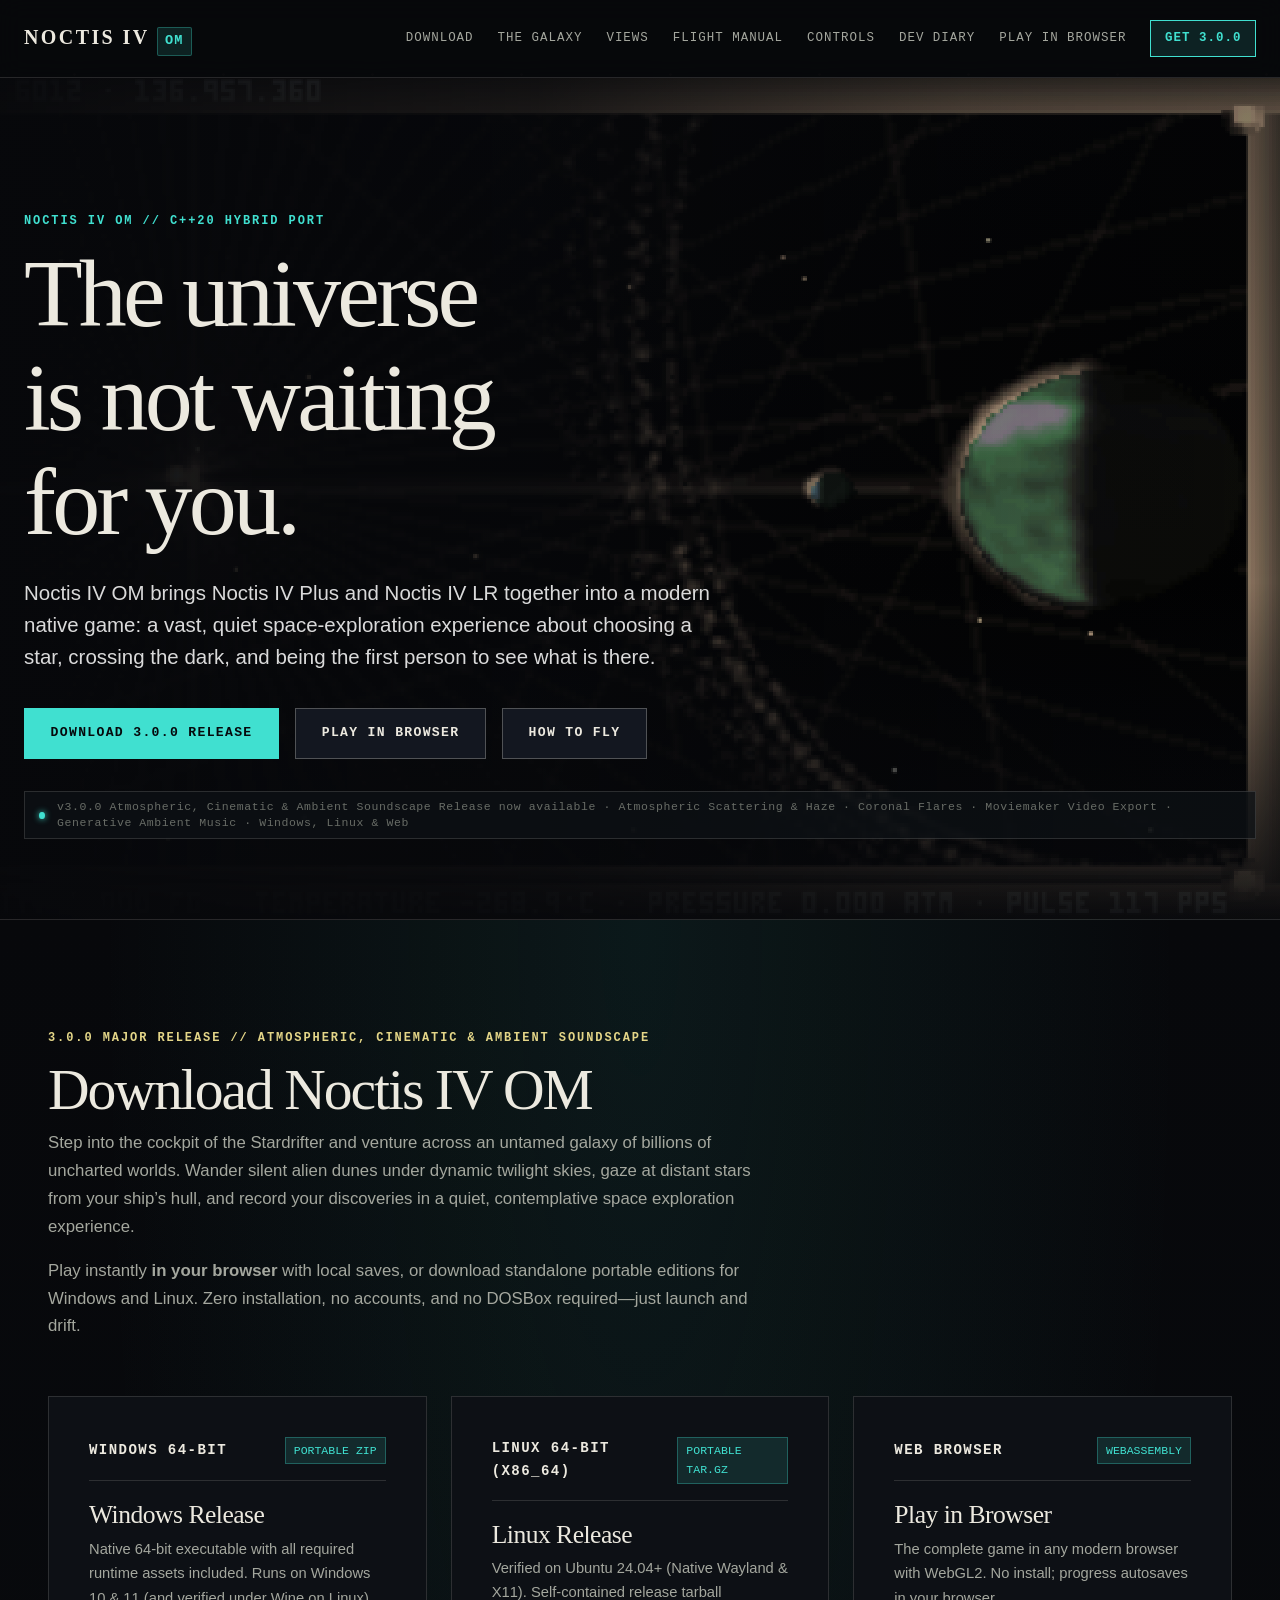
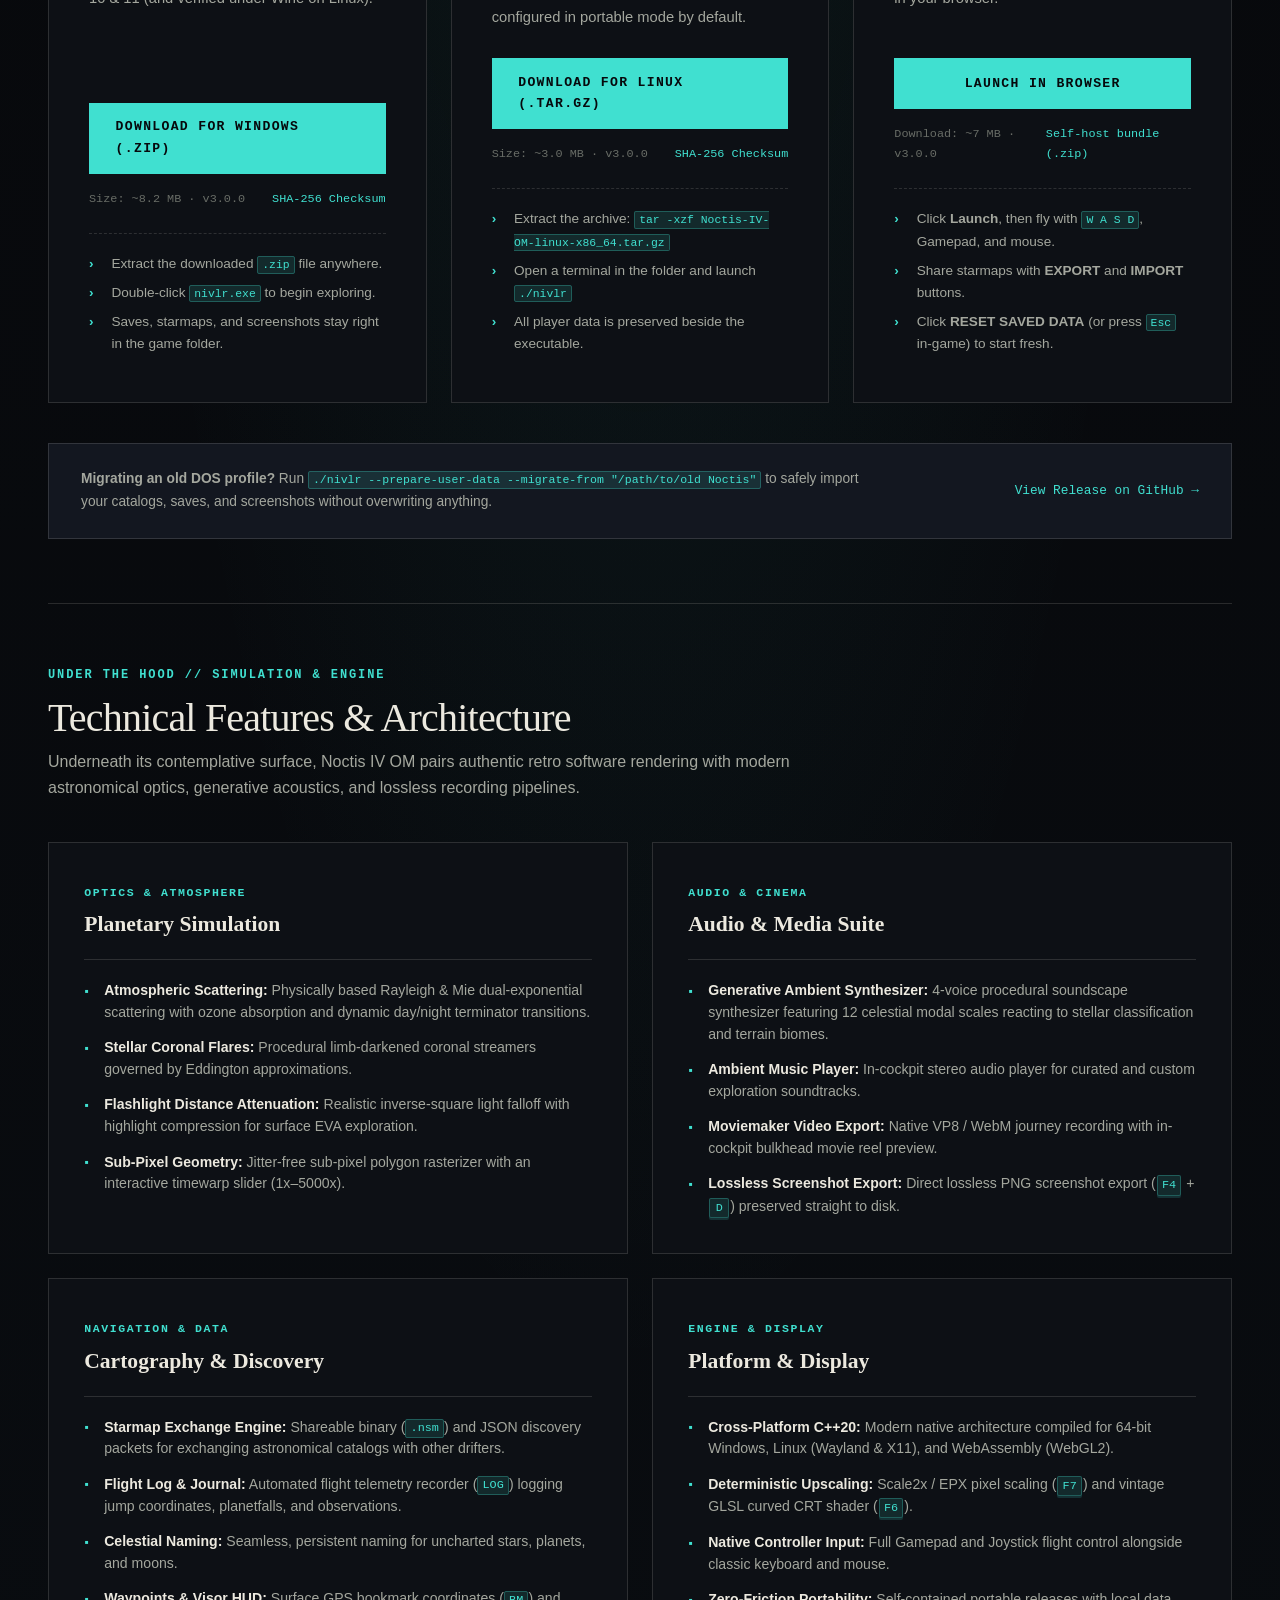
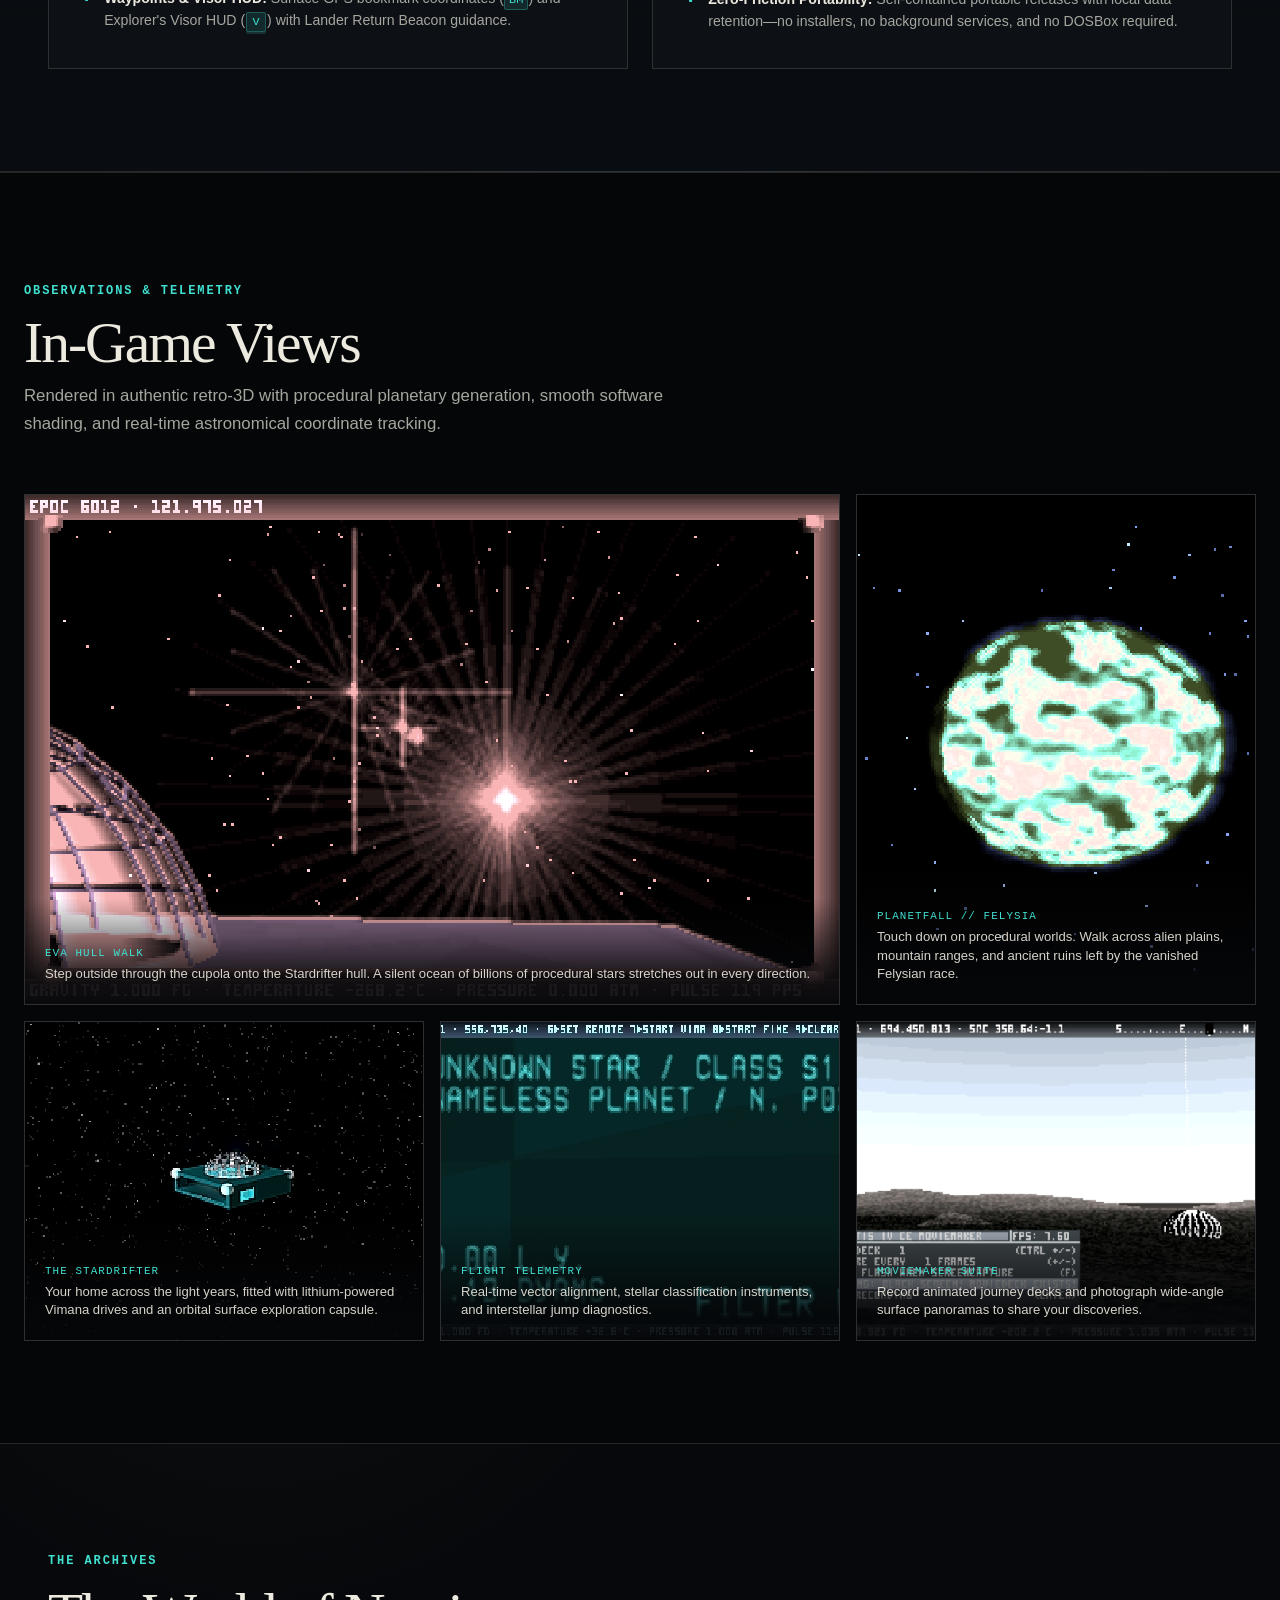
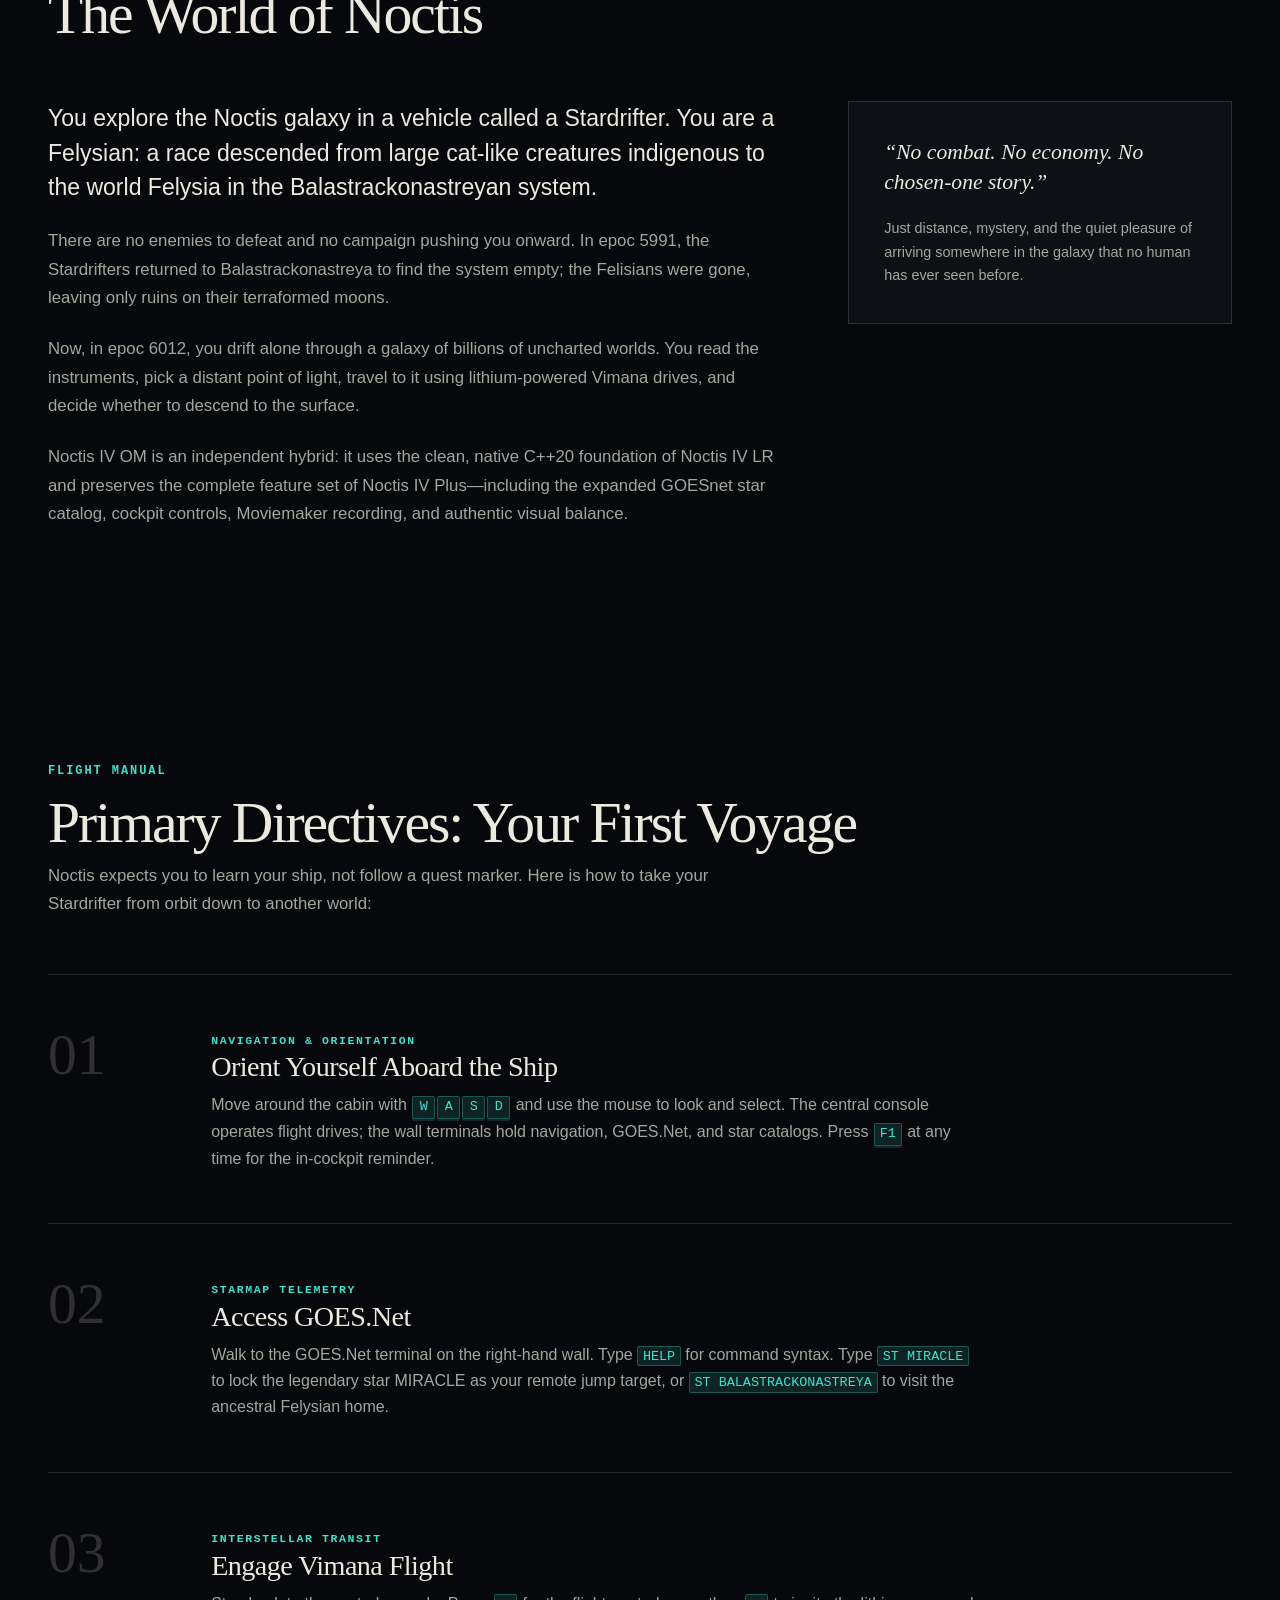
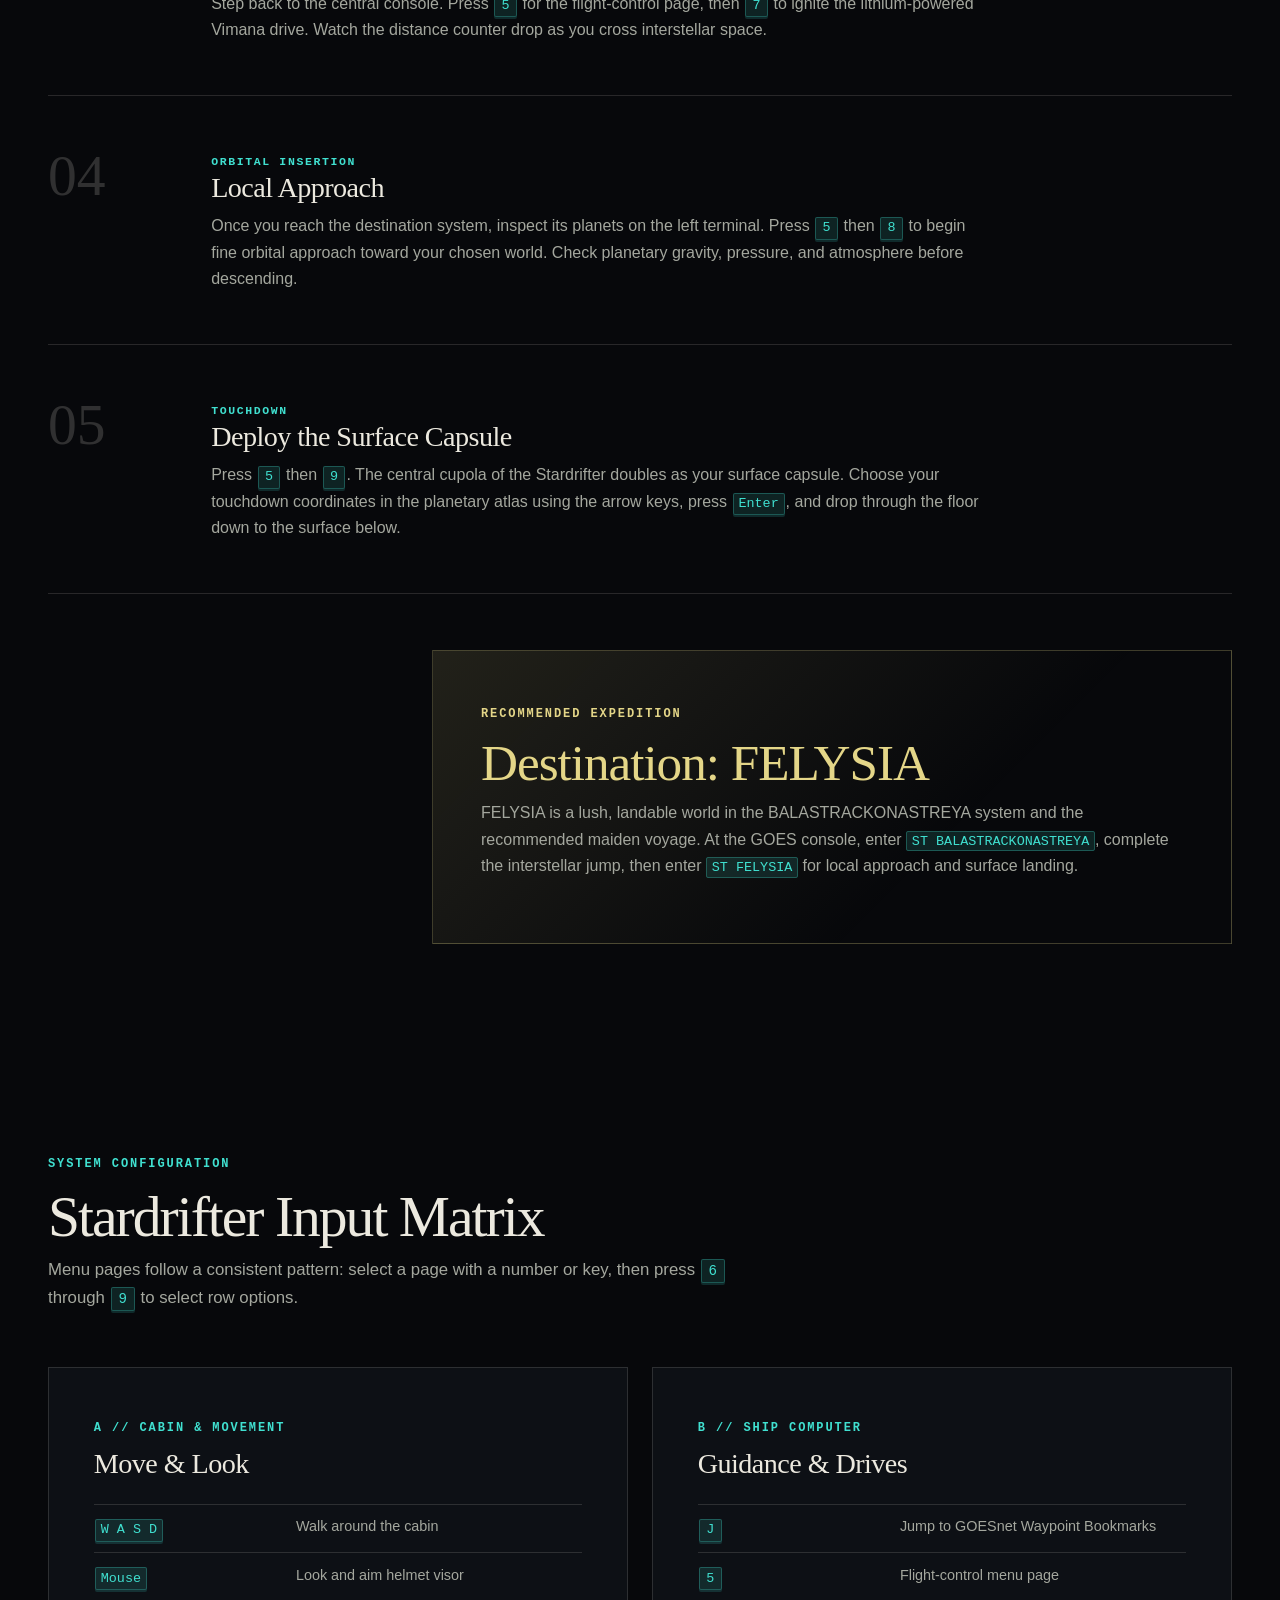
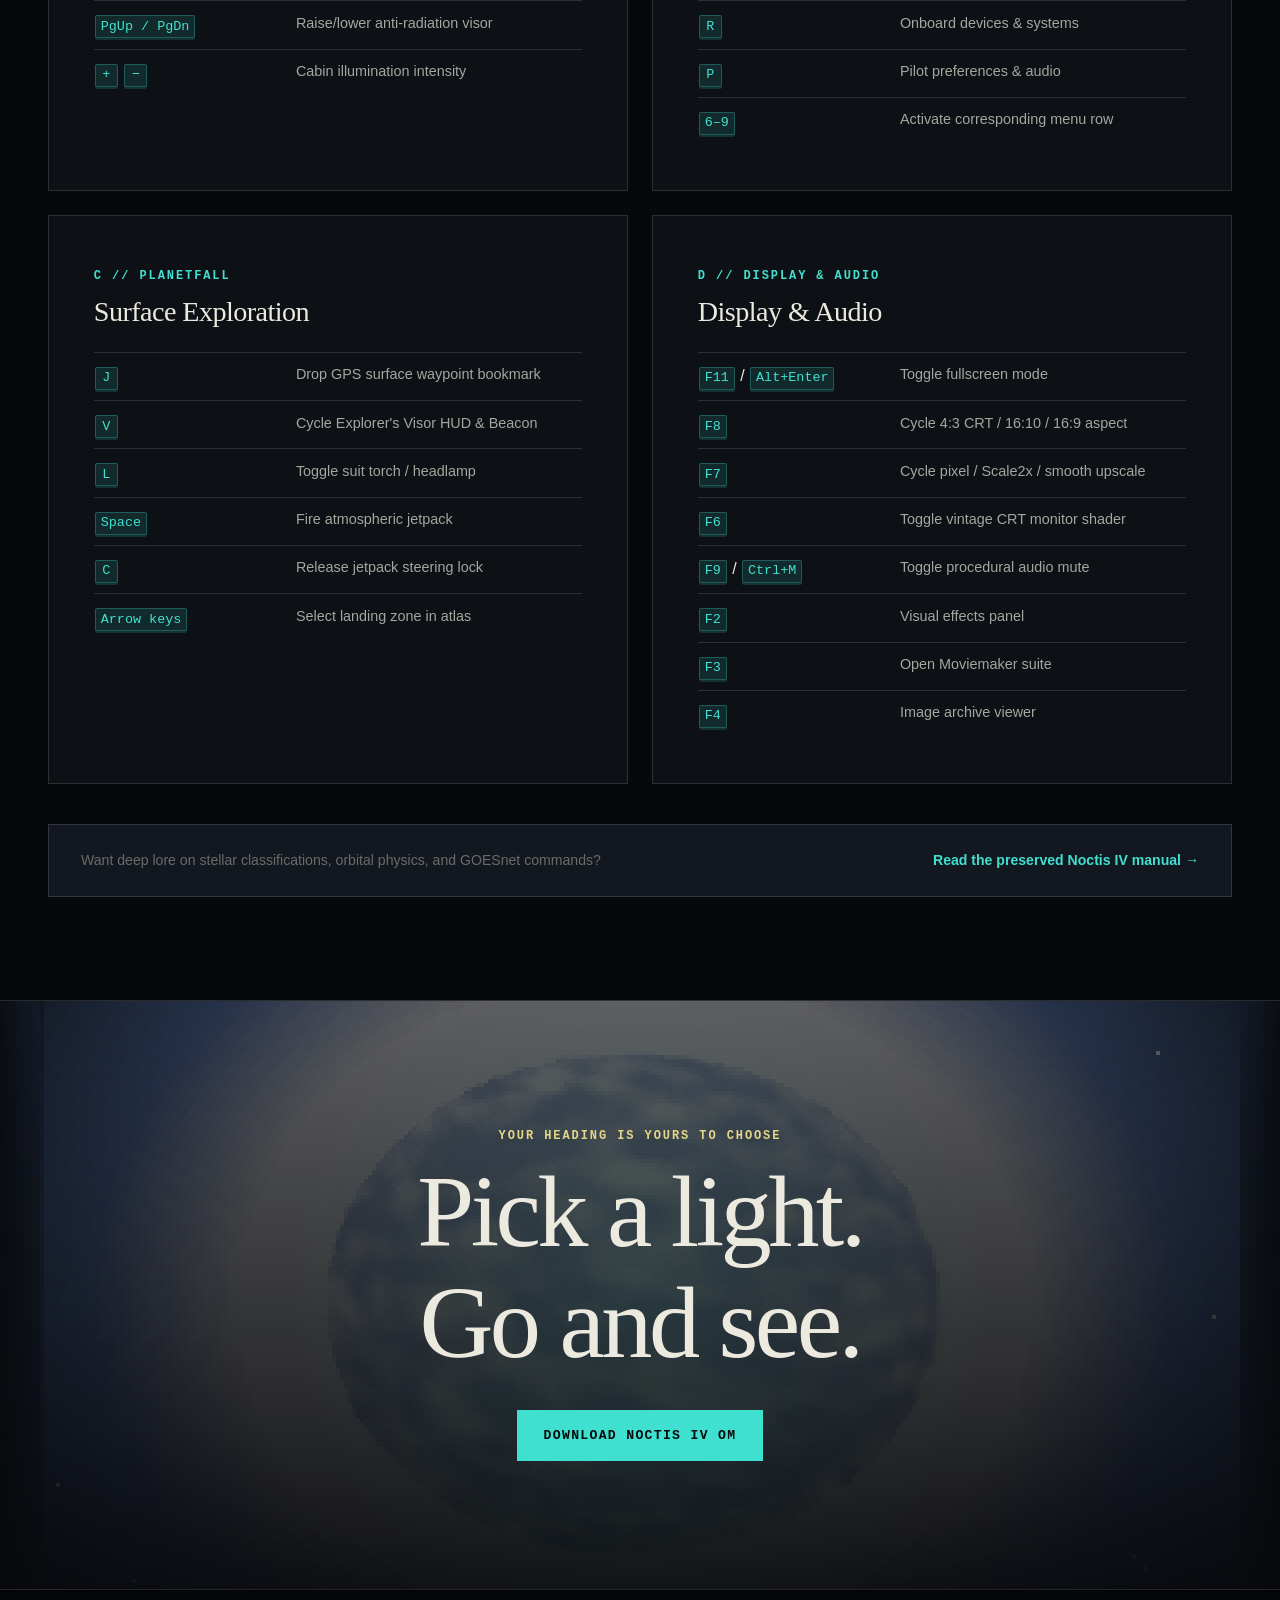
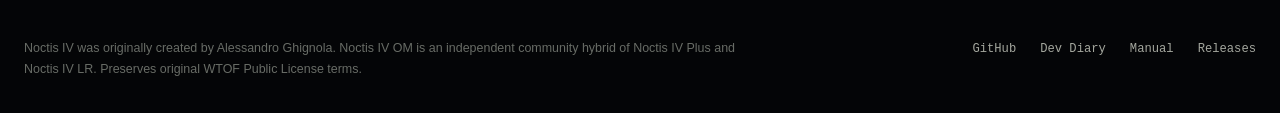
==== commit b1157efe: "docs(web): streamline homepage copy with narrative hook and move technical specs to feature section" ====
--- a/index.html
+++ b/index.html
@@ -62,19 +62,13 @@
           <span class="eyebrow eyebrow-amber">3.0.0 MAJOR RELEASE // ATMOSPHERIC, CINEMATIC &amp; AMBIENT SOUNDSCAPE</span>
           <h2 id="download-title">Download Noctis IV OM</h2>
           <p>
-            Play instantly <strong>in your browser</strong> with saves kept on your device, or download standalone,
-            fully self-contained portable releases featuring physically based <strong>Rayleigh &amp; Mie Atmospheric Scattering</strong> with ozone absorption,
-            dynamic day/night terminator transitions, stellar <strong>Coronal Flares</strong> with Eddington limb darkening,
-            <strong>Moviemaker Video Export</strong> and in-cockpit bulkhead movie reel preview, direct lossless <strong>PNG Screenshot Export</strong> (<kbd>F4</kbd> + <kbd>D</kbd>),
-            an <strong>Ambient Exploration Music Player</strong>, a 4-voice procedural <strong>Generative Ambient Soundscape Synthesizer</strong> with 12 celestial modal scales,
-            and realistic suit <strong>Flashlight Distance Attenuation</strong>. Includes the <strong>Starmap Exchange Engine</strong> with shareable
-            binary (<code>.nsm</code>) and JSON discovery packets, automated <strong>Flight Log &amp; Journal</strong> (<code>LOG</code>),
-            seamless <strong>Celestial Naming Persistence</strong>, personal <strong>Waypoint Bookmarks &amp; Navigation</strong> (<code>BM</code>),
-            surface <strong>Explorer's Visor HUD</strong> with <strong>Lander Return Beacon</strong> guidance,
-            native <strong>Gamepad &amp; Joystick flight</strong>,
-            deterministic <strong>Scale2x / EPX Upscaling</strong> (<kbd>F7</kbd>), vintage <strong>GLSL CRT Shader</strong> (<kbd>F6</kbd>),
-            jitter-free <strong>Sub-Pixel Geometry</strong>, and interactive timewarp slider (1x–5000x).
-            No installers and no DOSBox required.
+            Step into the cockpit of the Stardrifter and venture across an untamed galaxy of billions of uncharted worlds.
+            Wander silent alien dunes under dynamic twilight skies, gaze at distant stars from your ship’s hull, and record
+            your discoveries in a quiet, contemplative space exploration experience.
+          </p>
+          <p>
+            Play instantly <strong>in your browser</strong> with local saves, or download standalone portable editions for
+            Windows and Linux. Zero installation, no accounts, and no DOSBox required—just launch and drift.
           </p>
         </div>
 
@@ -164,6 +158,72 @@
           <a class="footnote-link" href="https://github.com/aedmark/Noctis-IV-OM/releases/tag/v3.0.0" target="_blank" rel="noopener">
             View Release on GitHub →
           </a>
+        </div>
+
+        <!-- TECHNICAL FEATURES & ENGINE ARCHITECTURE -->
+        <div class="technical-features" id="technical-features" aria-labelledby="tech-features-title">
+          <div class="tech-header">
+            <span class="eyebrow">UNDER THE HOOD // SIMULATION &amp; ENGINE</span>
+            <h3 id="tech-features-title">Technical Features &amp; Architecture</h3>
+            <p>
+              Underneath its contemplative surface, Noctis IV OM pairs authentic retro software rendering with
+              modern astronomical optics, generative acoustics, and lossless recording pipelines.
+            </p>
+          </div>
+
+          <div class="tech-grid">
+            <div class="tech-card">
+              <div class="tech-card-header">
+                <span class="tech-tag">OPTICS &amp; ATMOSPHERE</span>
+                <h4>Planetary Simulation</h4>
+              </div>
+              <ul class="tech-list">
+                <li><strong>Atmospheric Scattering:</strong> Physically based Rayleigh &amp; Mie dual-exponential scattering with ozone absorption and dynamic day/night terminator transitions.</li>
+                <li><strong>Stellar Coronal Flares:</strong> Procedural limb-darkened coronal streamers governed by Eddington approximations.</li>
+                <li><strong>Flashlight Distance Attenuation:</strong> Realistic inverse-square light falloff with highlight compression for surface EVA exploration.</li>
+                <li><strong>Sub-Pixel Geometry:</strong> Jitter-free sub-pixel polygon rasterizer with an interactive timewarp slider (1x–5000x).</li>
+              </ul>
+            </div>
+
+            <div class="tech-card">
+              <div class="tech-card-header">
+                <span class="tech-tag">AUDIO &amp; CINEMA</span>
+                <h4>Audio &amp; Media Suite</h4>
+              </div>
+              <ul class="tech-list">
+                <li><strong>Generative Ambient Synthesizer:</strong> 4-voice procedural soundscape synthesizer featuring 12 celestial modal scales reacting to stellar classification and terrain biomes.</li>
+                <li><strong>Ambient Music Player:</strong> In-cockpit stereo audio player for curated and custom exploration soundtracks.</li>
+                <li><strong>Moviemaker Video Export:</strong> Native VP8 / WebM journey recording with in-cockpit bulkhead movie reel preview.</li>
+                <li><strong>Lossless Screenshot Export:</strong> Direct lossless PNG screenshot export (<kbd>F4</kbd> + <kbd>D</kbd>) preserved straight to disk.</li>
+              </ul>
+            </div>
+
+            <div class="tech-card">
+              <div class="tech-card-header">
+                <span class="tech-tag">NAVIGATION &amp; DATA</span>
+                <h4>Cartography &amp; Discovery</h4>
+              </div>
+              <ul class="tech-list">
+                <li><strong>Starmap Exchange Engine:</strong> Shareable binary (<code>.nsm</code>) and JSON discovery packets for exchanging astronomical catalogs with other drifters.</li>
+                <li><strong>Flight Log &amp; Journal:</strong> Automated flight telemetry recorder (<code>LOG</code>) logging jump coordinates, planetfalls, and observations.</li>
+                <li><strong>Celestial Naming:</strong> Seamless, persistent naming for uncharted stars, planets, and moons.</li>
+                <li><strong>Waypoints &amp; Visor HUD:</strong> Surface GPS bookmark coordinates (<code>BM</code>) and Explorer's Visor HUD (<kbd>V</kbd>) with Lander Return Beacon guidance.</li>
+              </ul>
+            </div>
+
+            <div class="tech-card">
+              <div class="tech-card-header">
+                <span class="tech-tag">ENGINE &amp; DISPLAY</span>
+                <h4>Platform &amp; Display</h4>
+              </div>
+              <ul class="tech-list">
+                <li><strong>Cross-Platform C++20:</strong> Modern native architecture compiled for 64-bit Windows, Linux (Wayland &amp; X11), and WebAssembly (WebGL2).</li>
+                <li><strong>Deterministic Upscaling:</strong> Scale2x / EPX pixel scaling (<kbd>F7</kbd>) and vintage GLSL curved CRT shader (<kbd>F6</kbd>).</li>
+                <li><strong>Native Controller Input:</strong> Full Gamepad and Joystick flight control alongside classic keyboard and mouse.</li>
+                <li><strong>Zero-Friction Portability:</strong> Self-contained portable releases with local data retention—no installers, no background services, and no DOSBox required.</li>
+              </ul>
+            </div>
+          </div>
         </div>
       </div>
     </section>
--- a/site.css
+++ b/site.css
@@ -476,6 +476,104 @@
   white-space: nowrap;
 }
 
+/* TECHNICAL FEATURES */
+.technical-features {
+  margin-top: 4rem;
+  padding-top: 3.5rem;
+  border-top: 1px solid var(--line);
+}
+
+.tech-header {
+  margin-bottom: 2.5rem;
+}
+
+.tech-header h3 {
+  font-size: clamp(1.8rem, 3.2vw, 2.5rem);
+  margin-bottom: 0.6rem;
+}
+
+.tech-header p {
+  color: var(--muted);
+  font-size: 1rem;
+  max-width: 48rem;
+  margin-bottom: 0;
+}
+
+.tech-grid {
+  display: grid;
+  grid-template-columns: repeat(2, 1fr);
+  gap: 1.5rem;
+}
+
+.tech-card {
+  background: var(--panel);
+  border: 1px solid var(--line);
+  padding: clamp(1.6rem, 3vw, 2.2rem);
+  display: flex;
+  flex-direction: column;
+  transition: border-color 0.25s ease, transform 0.25s ease;
+}
+
+.tech-card:hover {
+  border-color: rgba(64, 224, 208, 0.4);
+  transform: translateY(-2px);
+  box-shadow: 0 8px 24px rgba(0, 0, 0, 0.35);
+}
+
+.tech-card-header {
+  margin-bottom: 1.25rem;
+  padding-bottom: 1rem;
+  border-bottom: 1px solid var(--line);
+}
+
+.tech-tag {
+  display: inline-block;
+  font-family: ui-monospace, SFMono-Regular, Consolas, monospace;
+  font-size: 0.72rem;
+  font-weight: 700;
+  letter-spacing: 0.14em;
+  color: var(--signal);
+  margin-bottom: 0.35rem;
+  text-transform: uppercase;
+}
+
+.tech-card h4 {
+  font-family: Georgia, "Times New Roman", serif;
+  font-size: 1.35rem;
+  color: var(--ink);
+  margin: 0;
+}
+
+.tech-list {
+  list-style: none;
+  margin: 0;
+  padding: 0;
+  display: flex;
+  flex-direction: column;
+  gap: 0.85rem;
+  font-size: 0.88rem;
+  color: var(--muted);
+  line-height: 1.55;
+}
+
+.tech-list li {
+  position: relative;
+  padding-left: 1.25rem;
+}
+
+.tech-list li::before {
+  content: "▪";
+  position: absolute;
+  left: 0;
+  color: var(--signal);
+  font-size: 0.75rem;
+  top: 0.1rem;
+}
+
+.tech-list strong {
+  color: var(--ink);
+}
+
 /* LORE / INTRO */
 .intro-grid {
   display: grid;
@@ -853,6 +951,9 @@
   .controls-grid {
     grid-template-columns: 1fr;
   }
+  .tech-grid {
+    grid-template-columns: 1fr;
+  }
 }
 
 @media (max-width: 600px) {
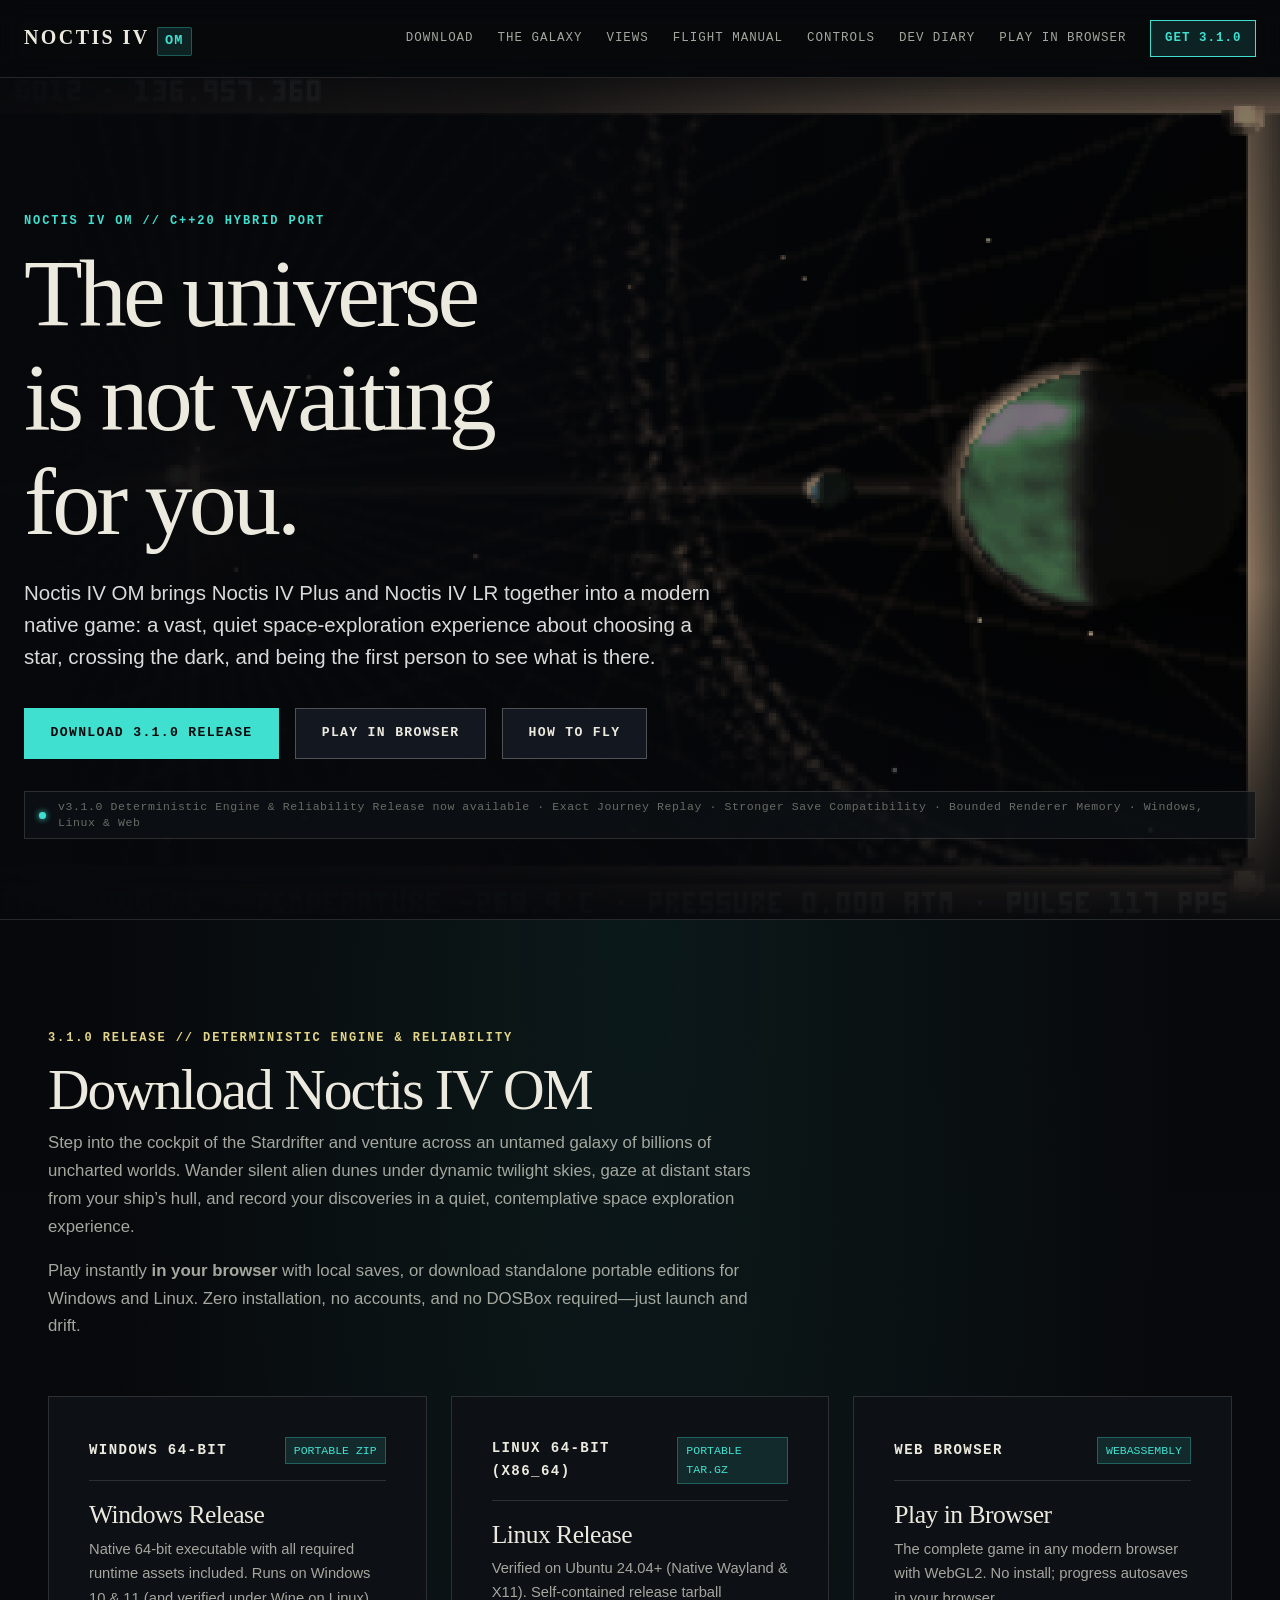
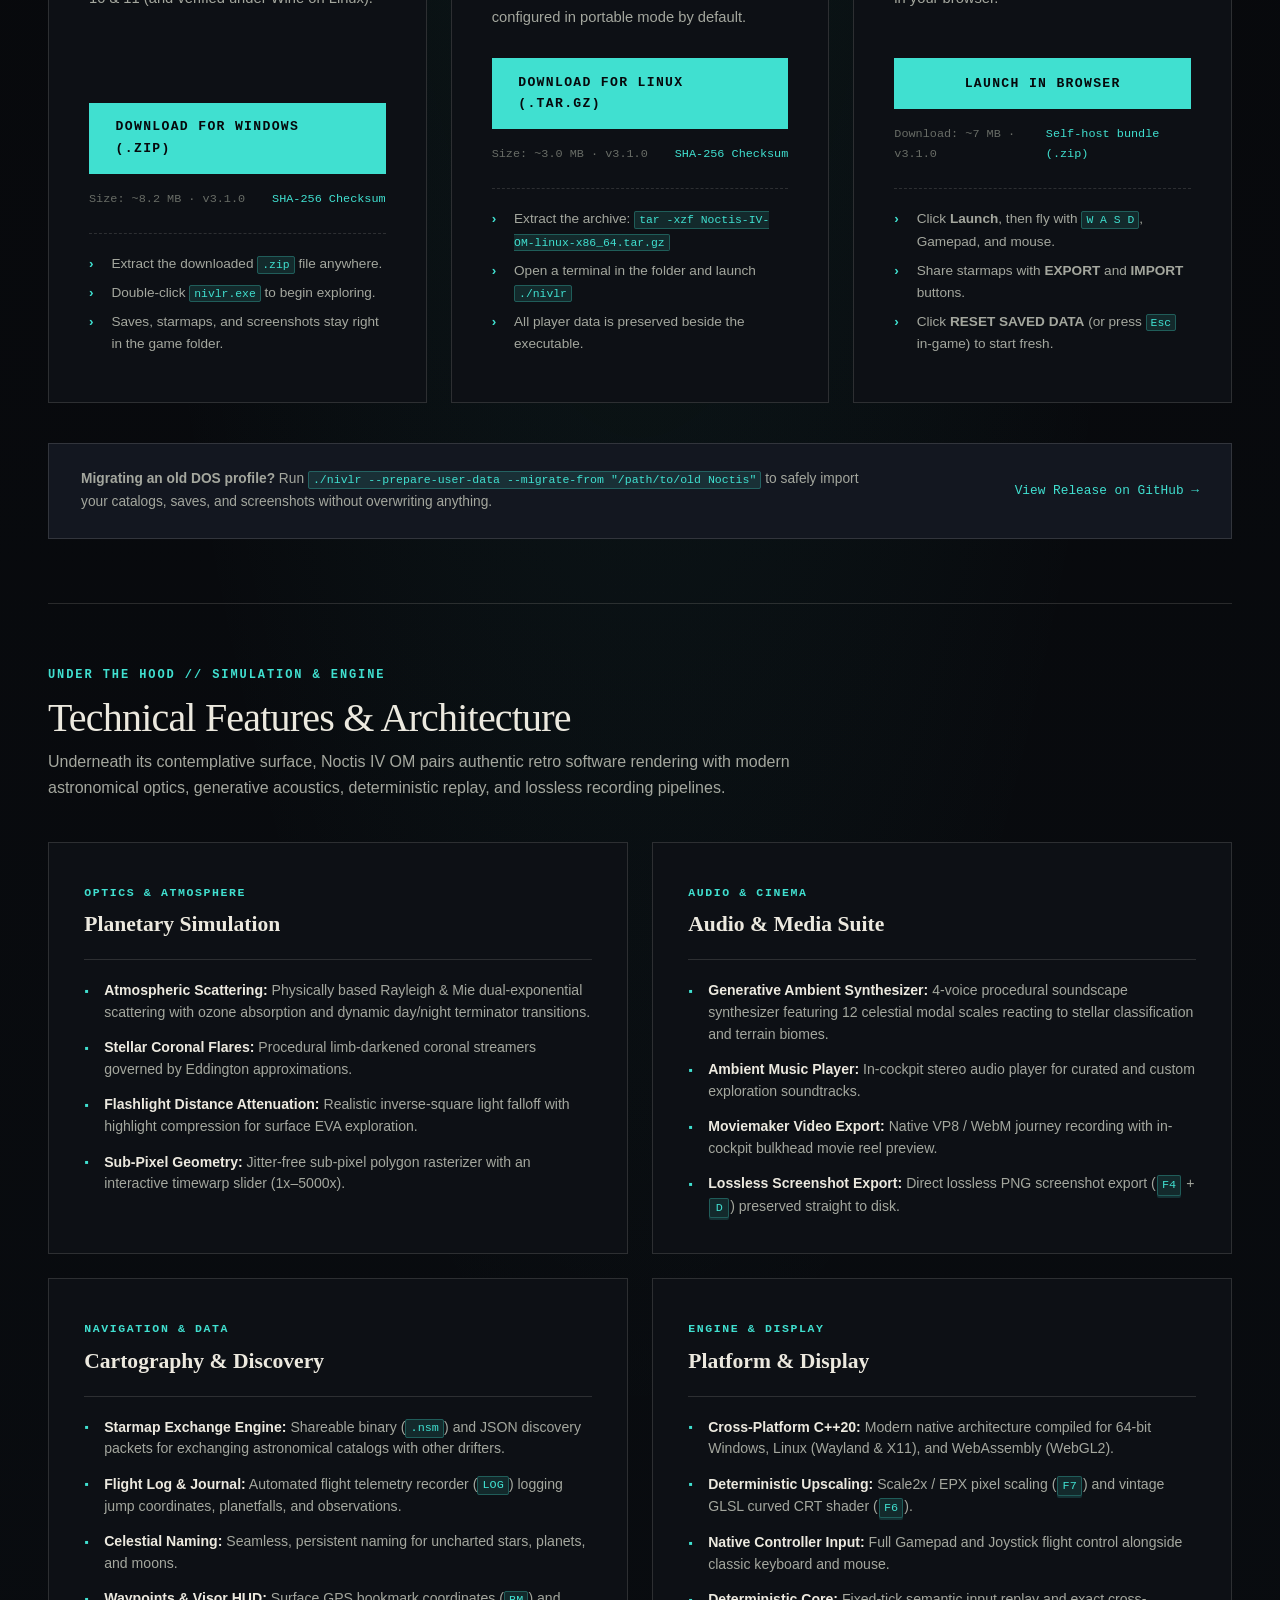
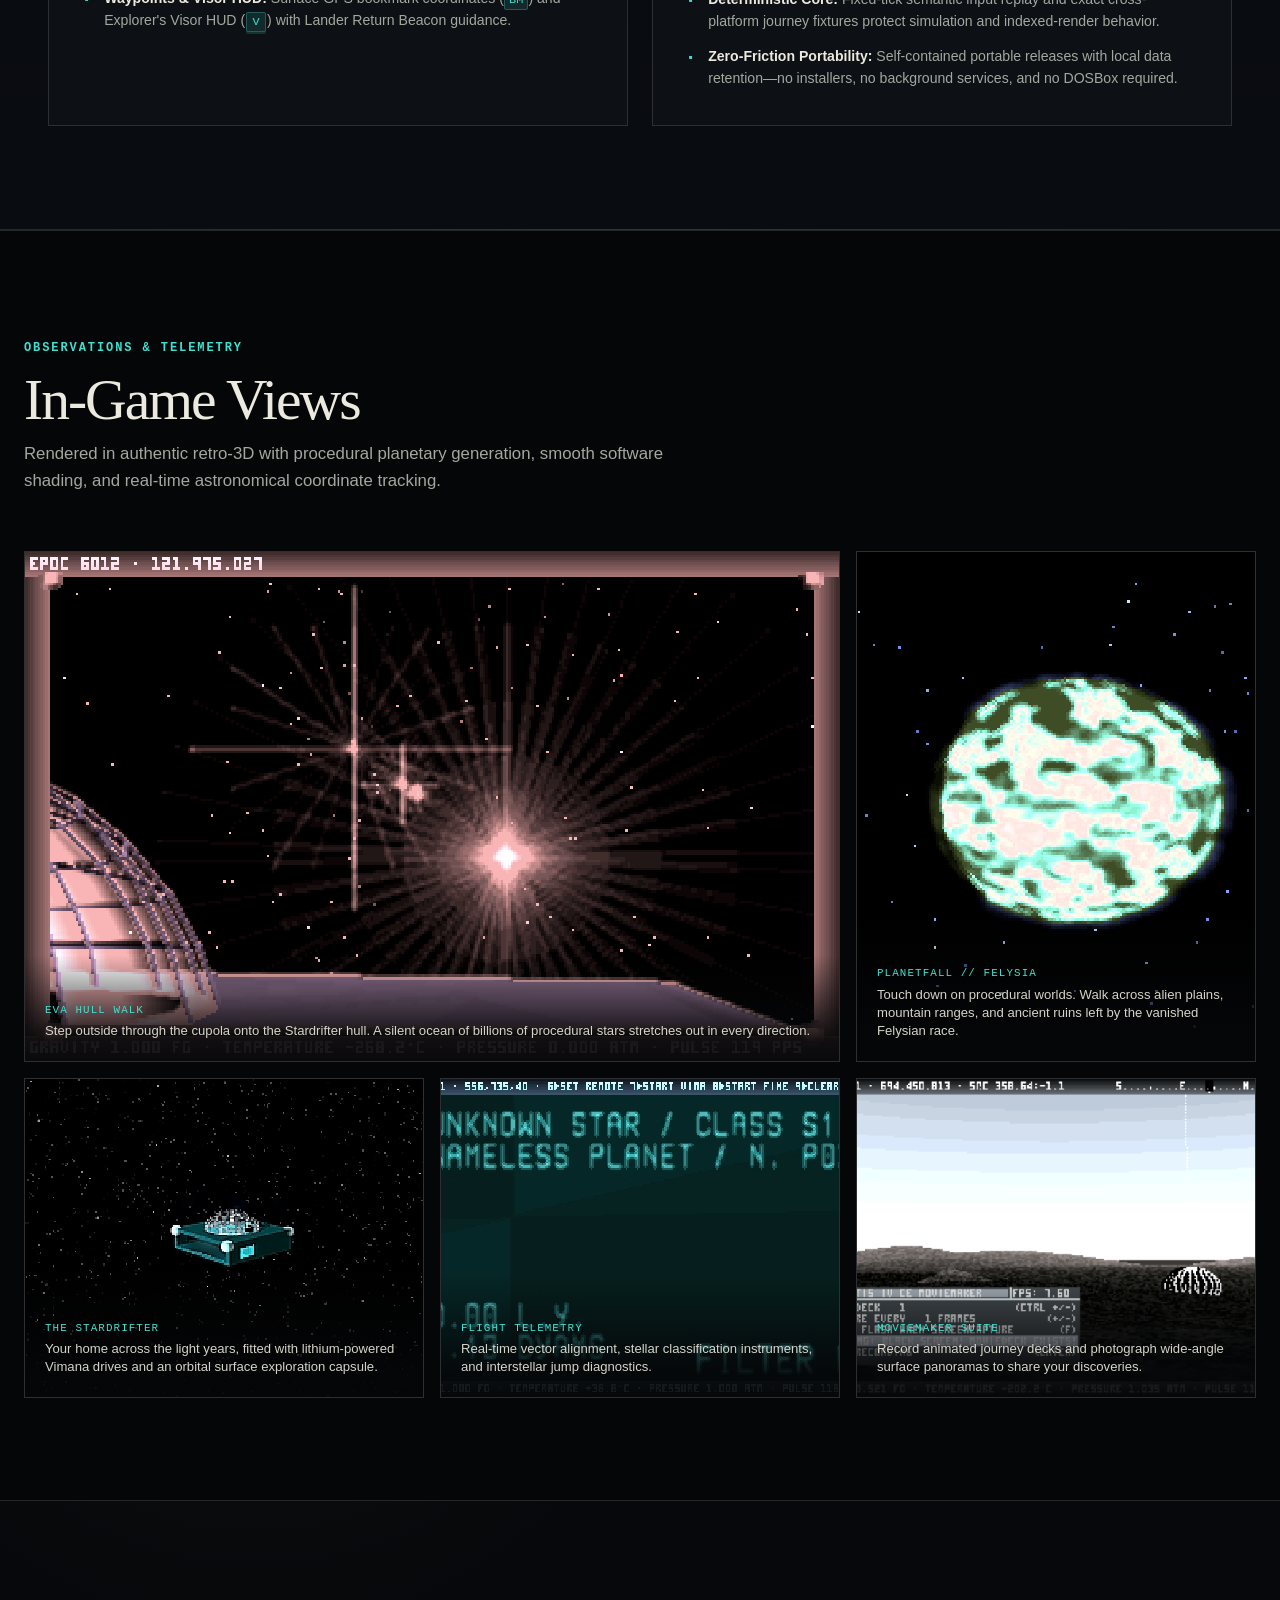
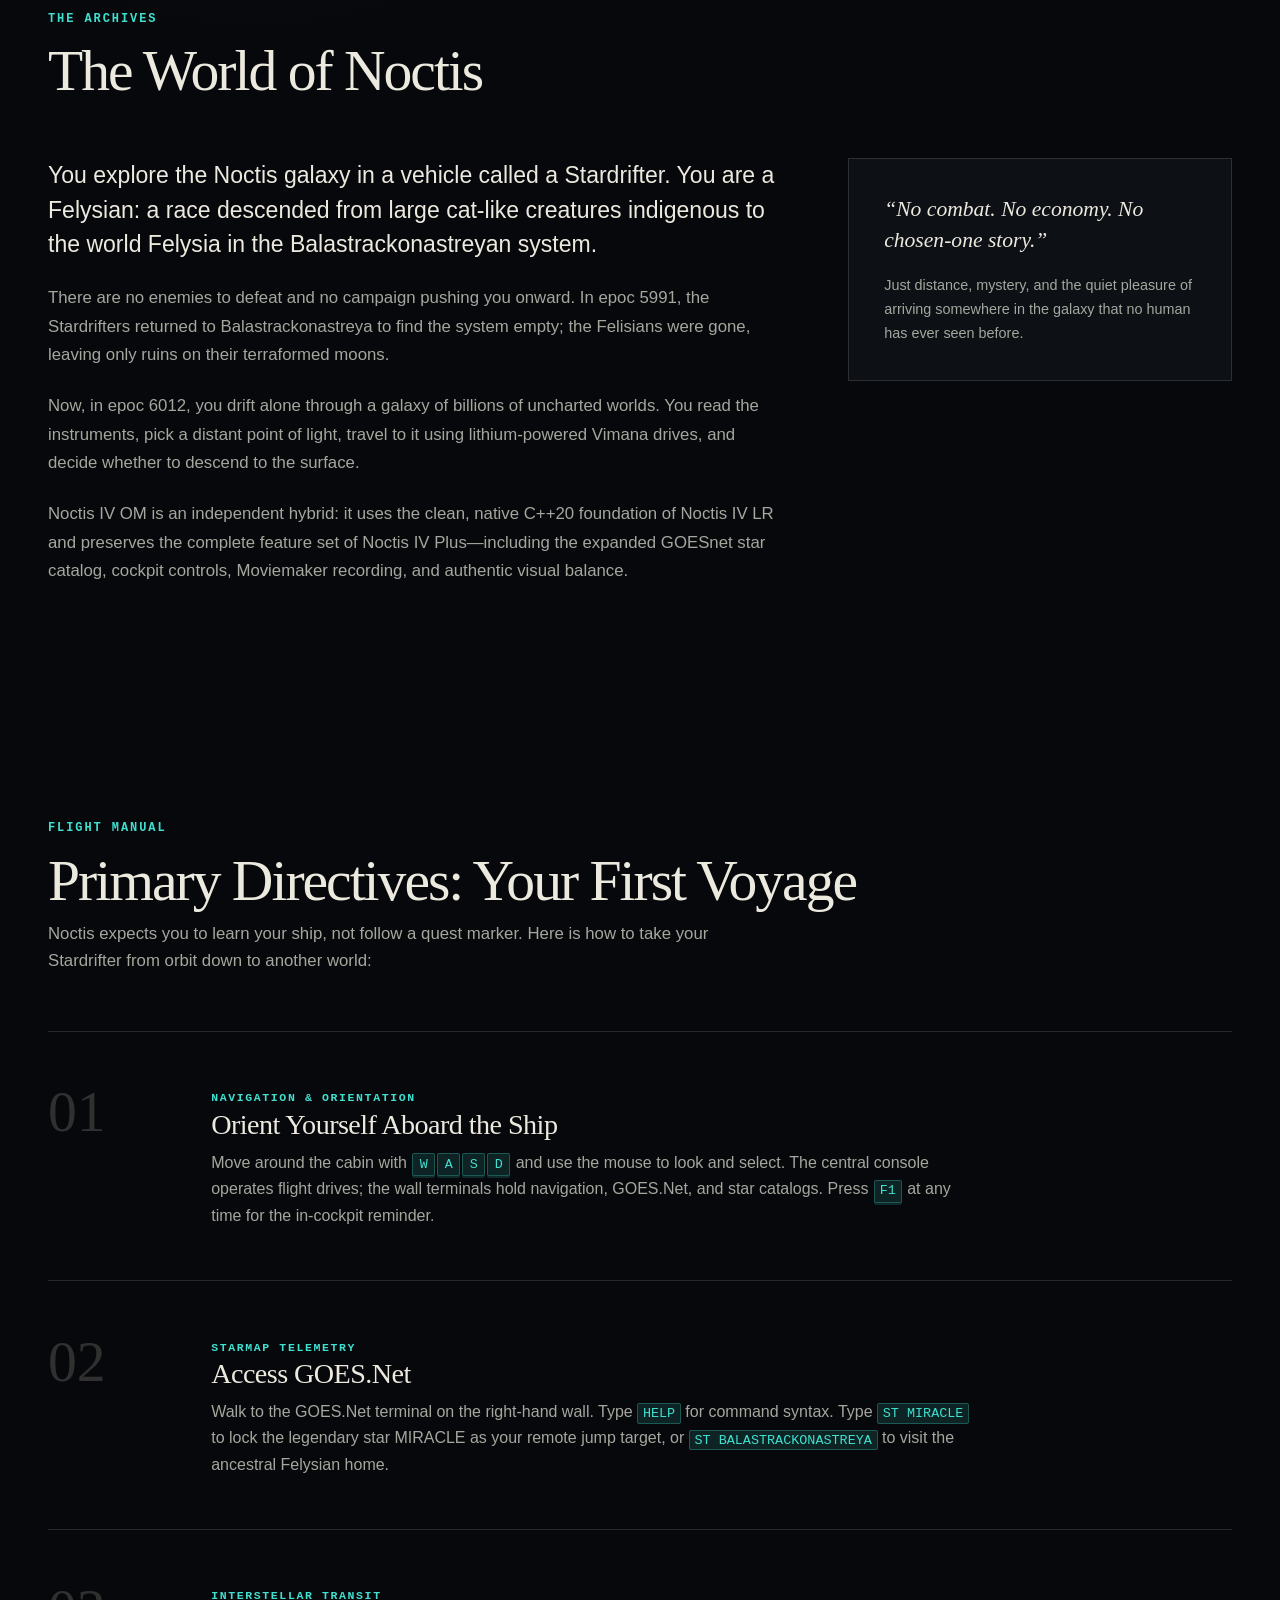
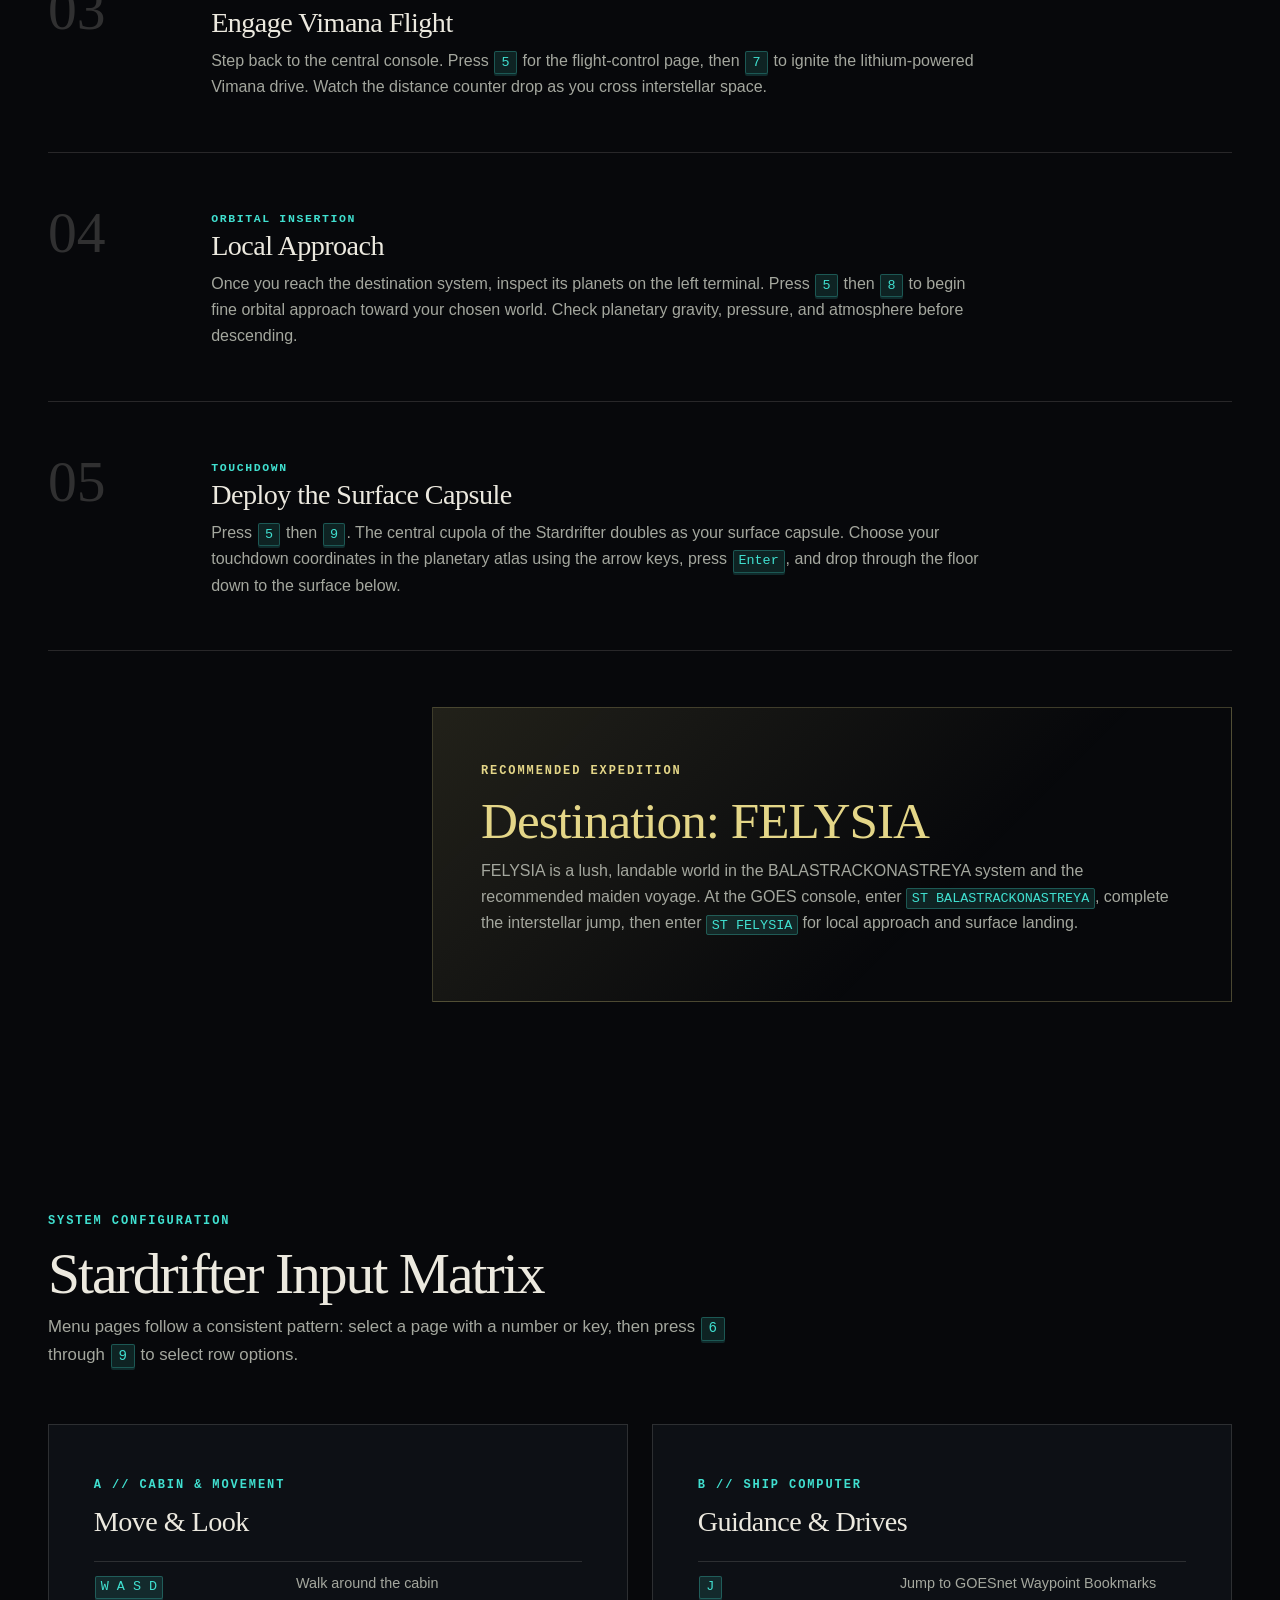
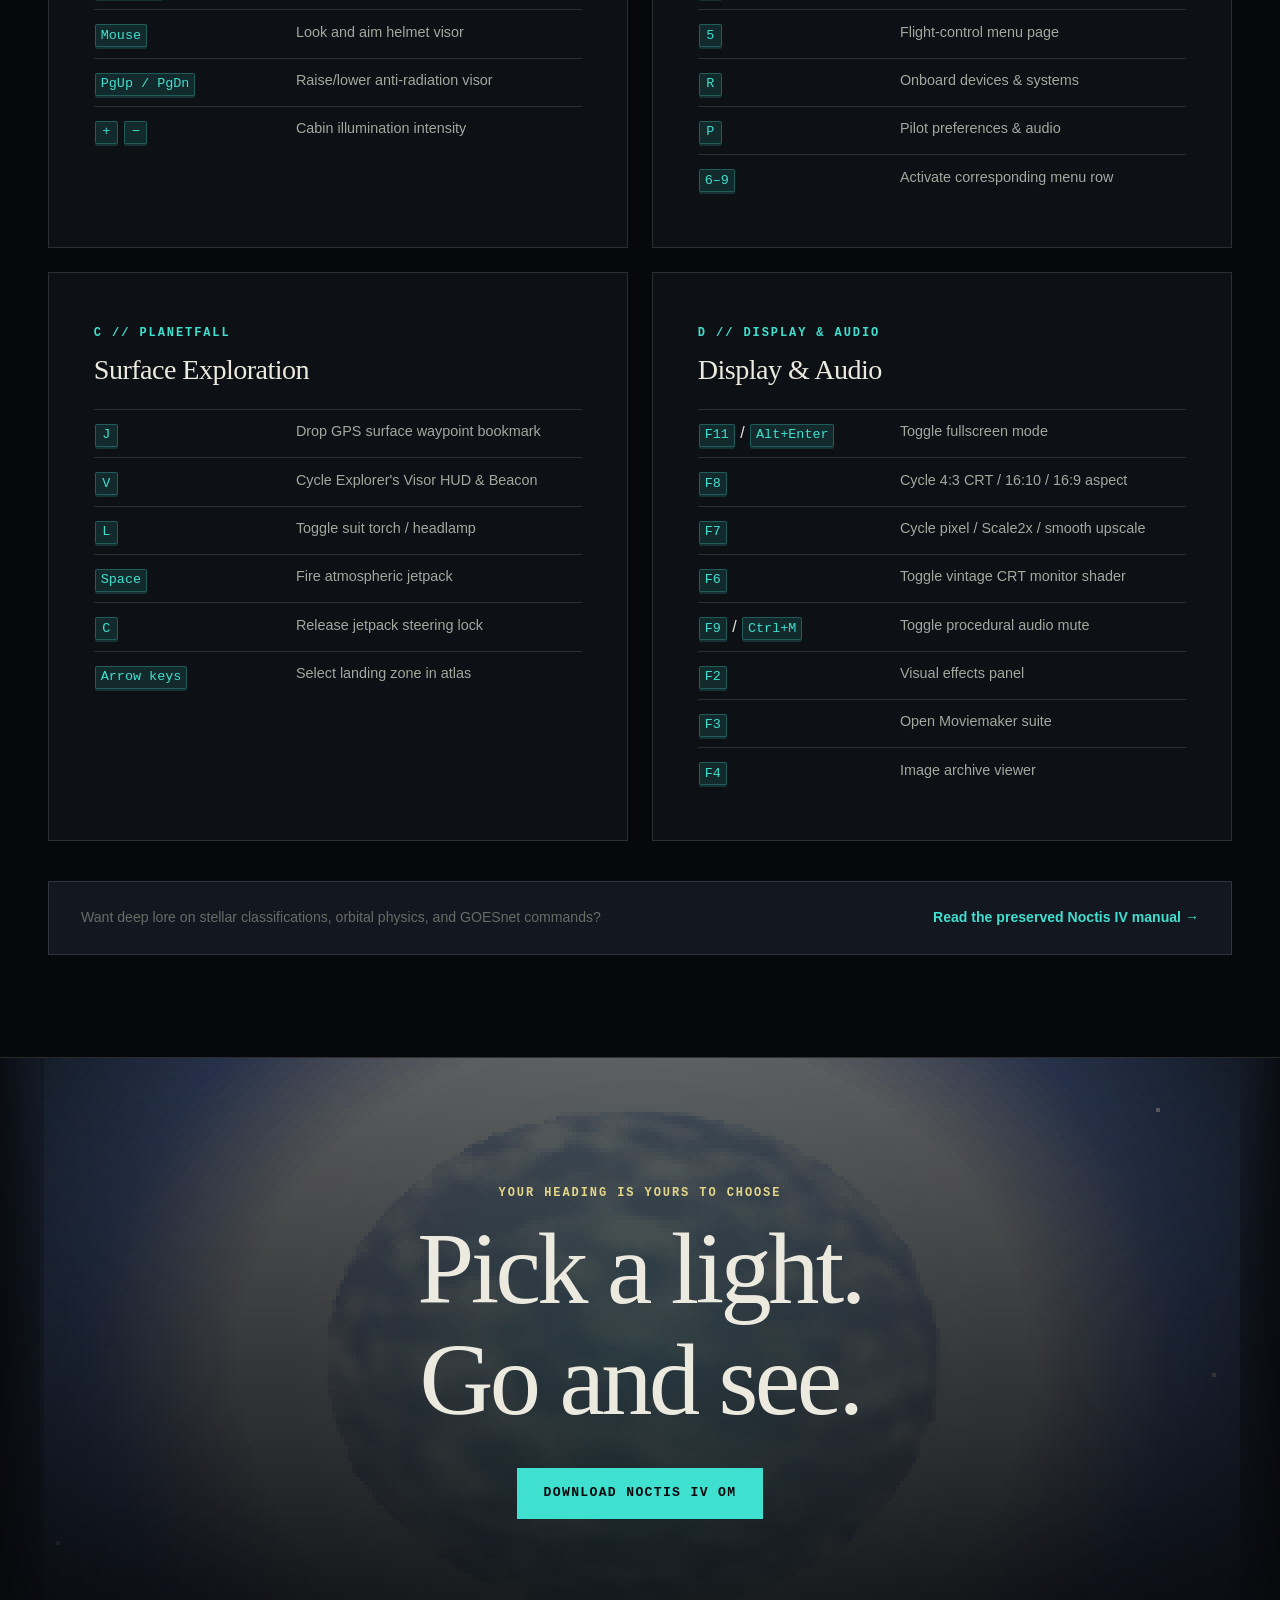
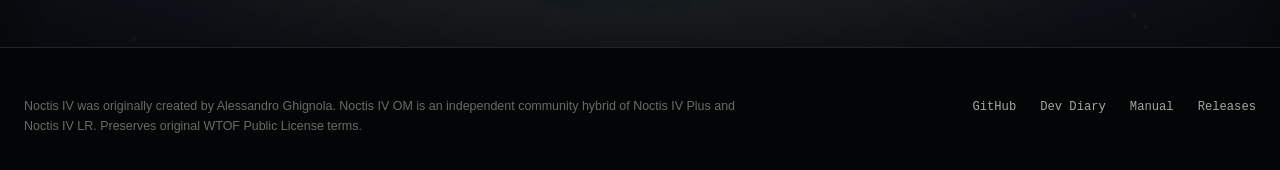
==== commit 0b9c73ef: "chore(release): publish v3.1.0" ====
--- a/index.html
+++ b/index.html
@@ -3,7 +3,7 @@
 <head>
   <meta charset="utf-8">
   <meta name="viewport" content="width=device-width, initial-scale=1">
-  <meta name="description" content="Noctis IV OM is a modern C++20 hybrid of Noctis IV Plus and Noctis IV LR. Download the 1.0 release and explore billions of stars across the Noctis galaxy.">
+  <meta name="description" content="Noctis IV OM is a modern C++20 hybrid of Noctis IV Plus and Noctis IV LR. Download the 3.1.0 release and explore billions of stars across the Noctis galaxy.">
   <meta name="theme-color" content="#07080b">
   <title>Noctis IV OM — Space Exploration Without Boundaries</title>
   <link rel="stylesheet" href="site.css">
@@ -25,7 +25,7 @@
         <a href="#controls">Controls</a>
         <a href="devlog.html">Dev Diary</a>
         <a href="play/">Play in Browser</a>
-        <a class="nav-cta" href="#download">Get 3.0.0</a>
+        <a class="nav-cta" href="#download">Get 3.1.0</a>
       </nav>
     </div>
   </header>
@@ -44,13 +44,13 @@
           and being the first person to see what is there.
         </p>
         <div class="hero-actions">
-          <a class="btn btn-primary" href="#download">Download 3.0.0 Release</a>
+          <a class="btn btn-primary" href="#download">Download 3.1.0 Release</a>
           <a class="btn btn-secondary" href="play/">Play in Browser</a>
           <a class="btn btn-secondary" href="#first-flight">How to Fly</a>
         </div>
         <div class="hero-status-strip">
           <span class="status-dot"></span>
-          <span>v3.0.0 Atmospheric, Cinematic &amp; Ambient Soundscape Release now available · Atmospheric Scattering &amp; Haze · Coronal Flares · Moviemaker Video Export · Generative Ambient Music · Windows, Linux &amp; Web</span>
+          <span>v3.1.0 Deterministic Engine &amp; Reliability Release now available · Exact Journey Replay · Stronger Save Compatibility · Bounded Renderer Memory · Windows, Linux &amp; Web</span>
         </div>
       </div>
     </section>
@@ -59,7 +59,7 @@
     <section class="download-section" id="download" aria-labelledby="download-title">
       <div class="section">
         <div class="section-heading">
-          <span class="eyebrow eyebrow-amber">3.0.0 MAJOR RELEASE // ATMOSPHERIC, CINEMATIC &amp; AMBIENT SOUNDSCAPE</span>
+          <span class="eyebrow eyebrow-amber">3.1.0 RELEASE // DETERMINISTIC ENGINE &amp; RELIABILITY</span>
           <h2 id="download-title">Download Noctis IV OM</h2>
           <p>
             Step into the cockpit of the Stardrifter and venture across an untamed galaxy of billions of uncharted worlds.
@@ -84,12 +84,12 @@
               Native 64-bit executable with all required runtime assets included.
               Runs on Windows 10 &amp; 11 (and verified under Wine on Linux).
             </p>
-            <a class="btn btn-primary card-download-btn" href="https://github.com/aedmark/Noctis-IV-OM/releases/download/v3.0.0/Noctis-IV-OM-windows-x86_64.zip">
+            <a class="btn btn-primary card-download-btn" href="https://github.com/aedmark/Noctis-IV-OM/releases/download/v3.1.0/Noctis-IV-OM-windows-x86_64.zip">
               Download for Windows (.zip)
             </a>
             <div class="card-specs">
-              <span>Size: ~8.2 MB · v3.0.0</span>
-              <a href="https://github.com/aedmark/Noctis-IV-OM/releases/download/v3.0.0/Noctis-IV-OM-windows-x86_64.zip.sha256" target="_blank" rel="noopener">SHA-256 Checksum</a>
+              <span>Size: ~8.2 MB · v3.1.0</span>
+              <a href="https://github.com/aedmark/Noctis-IV-OM/releases/download/v3.1.0/Noctis-IV-OM-windows-x86_64.zip.sha256" target="_blank" rel="noopener">SHA-256 Checksum</a>
             </div>
             <ul class="download-steps">
               <li>Extract the downloaded <code>.zip</code> file anywhere.</li>
@@ -109,12 +109,12 @@
               Verified on Ubuntu 24.04+ (Native Wayland &amp; X11).
               Self-contained release tarball configured in portable mode by default.
             </p>
-            <a class="btn btn-primary card-download-btn" href="https://github.com/aedmark/Noctis-IV-OM/releases/download/v3.0.0/Noctis-IV-OM-linux-x86_64.tar.gz">
+            <a class="btn btn-primary card-download-btn" href="https://github.com/aedmark/Noctis-IV-OM/releases/download/v3.1.0/Noctis-IV-OM-linux-x86_64.tar.gz">
               Download for Linux (.tar.gz)
             </a>
             <div class="card-specs">
-              <span>Size: ~3.0 MB · v3.0.0</span>
-              <a href="https://github.com/aedmark/Noctis-IV-OM/releases/download/v3.0.0/Noctis-IV-OM-linux-x86_64.tar.gz.sha256" target="_blank" rel="noopener">SHA-256 Checksum</a>
+              <span>Size: ~3.0 MB · v3.1.0</span>
+              <a href="https://github.com/aedmark/Noctis-IV-OM/releases/download/v3.1.0/Noctis-IV-OM-linux-x86_64.tar.gz.sha256" target="_blank" rel="noopener">SHA-256 Checksum</a>
             </div>
             <ul class="download-steps">
               <li>Extract the archive: <code>tar -xzf Noctis-IV-OM-linux-x86_64.tar.gz</code></li>
@@ -138,8 +138,8 @@
               Launch in Browser
             </a>
             <div class="card-specs">
-              <span>Download: ~7 MB · v3.0.0</span>
-              <a href="https://github.com/aedmark/Noctis-IV-OM/releases/download/v3.0.0/Noctis-IV-OM-web.zip" target="_blank" rel="noopener">Self-host bundle (.zip)</a>
+              <span>Download: ~7 MB · v3.1.0</span>
+              <a href="https://github.com/aedmark/Noctis-IV-OM/releases/download/v3.1.0/Noctis-IV-OM-web.zip" target="_blank" rel="noopener">Self-host bundle (.zip)</a>
             </div>
             <ul class="download-steps">
               <li>Click <strong>Launch</strong>, then fly with <code>W A S D</code>, Gamepad, and mouse.</li>
@@ -155,7 +155,7 @@
             Run <code>./nivlr --prepare-user-data --migrate-from "/path/to/old Noctis"</code>
             to safely import your catalogs, saves, and screenshots without overwriting anything.
           </p>
-          <a class="footnote-link" href="https://github.com/aedmark/Noctis-IV-OM/releases/tag/v3.0.0" target="_blank" rel="noopener">
+          <a class="footnote-link" href="https://github.com/aedmark/Noctis-IV-OM/releases/tag/v3.1.0" target="_blank" rel="noopener">
             View Release on GitHub →
           </a>
         </div>
@@ -167,7 +167,7 @@
             <h3 id="tech-features-title">Technical Features &amp; Architecture</h3>
             <p>
               Underneath its contemplative surface, Noctis IV OM pairs authentic retro software rendering with
-              modern astronomical optics, generative acoustics, and lossless recording pipelines.
+              modern astronomical optics, generative acoustics, deterministic replay, and lossless recording pipelines.
             </p>
           </div>
 
@@ -220,6 +220,7 @@
                 <li><strong>Cross-Platform C++20:</strong> Modern native architecture compiled for 64-bit Windows, Linux (Wayland &amp; X11), and WebAssembly (WebGL2).</li>
                 <li><strong>Deterministic Upscaling:</strong> Scale2x / EPX pixel scaling (<kbd>F7</kbd>) and vintage GLSL curved CRT shader (<kbd>F6</kbd>).</li>
                 <li><strong>Native Controller Input:</strong> Full Gamepad and Joystick flight control alongside classic keyboard and mouse.</li>
+                <li><strong>Deterministic Core:</strong> Fixed-tick semantic input replay and exact cross-platform journey fixtures protect simulation and indexed-render behavior.</li>
                 <li><strong>Zero-Friction Portability:</strong> Self-contained portable releases with local data retention—no installers, no background services, and no DOSBox required.</li>
               </ul>
             </div>
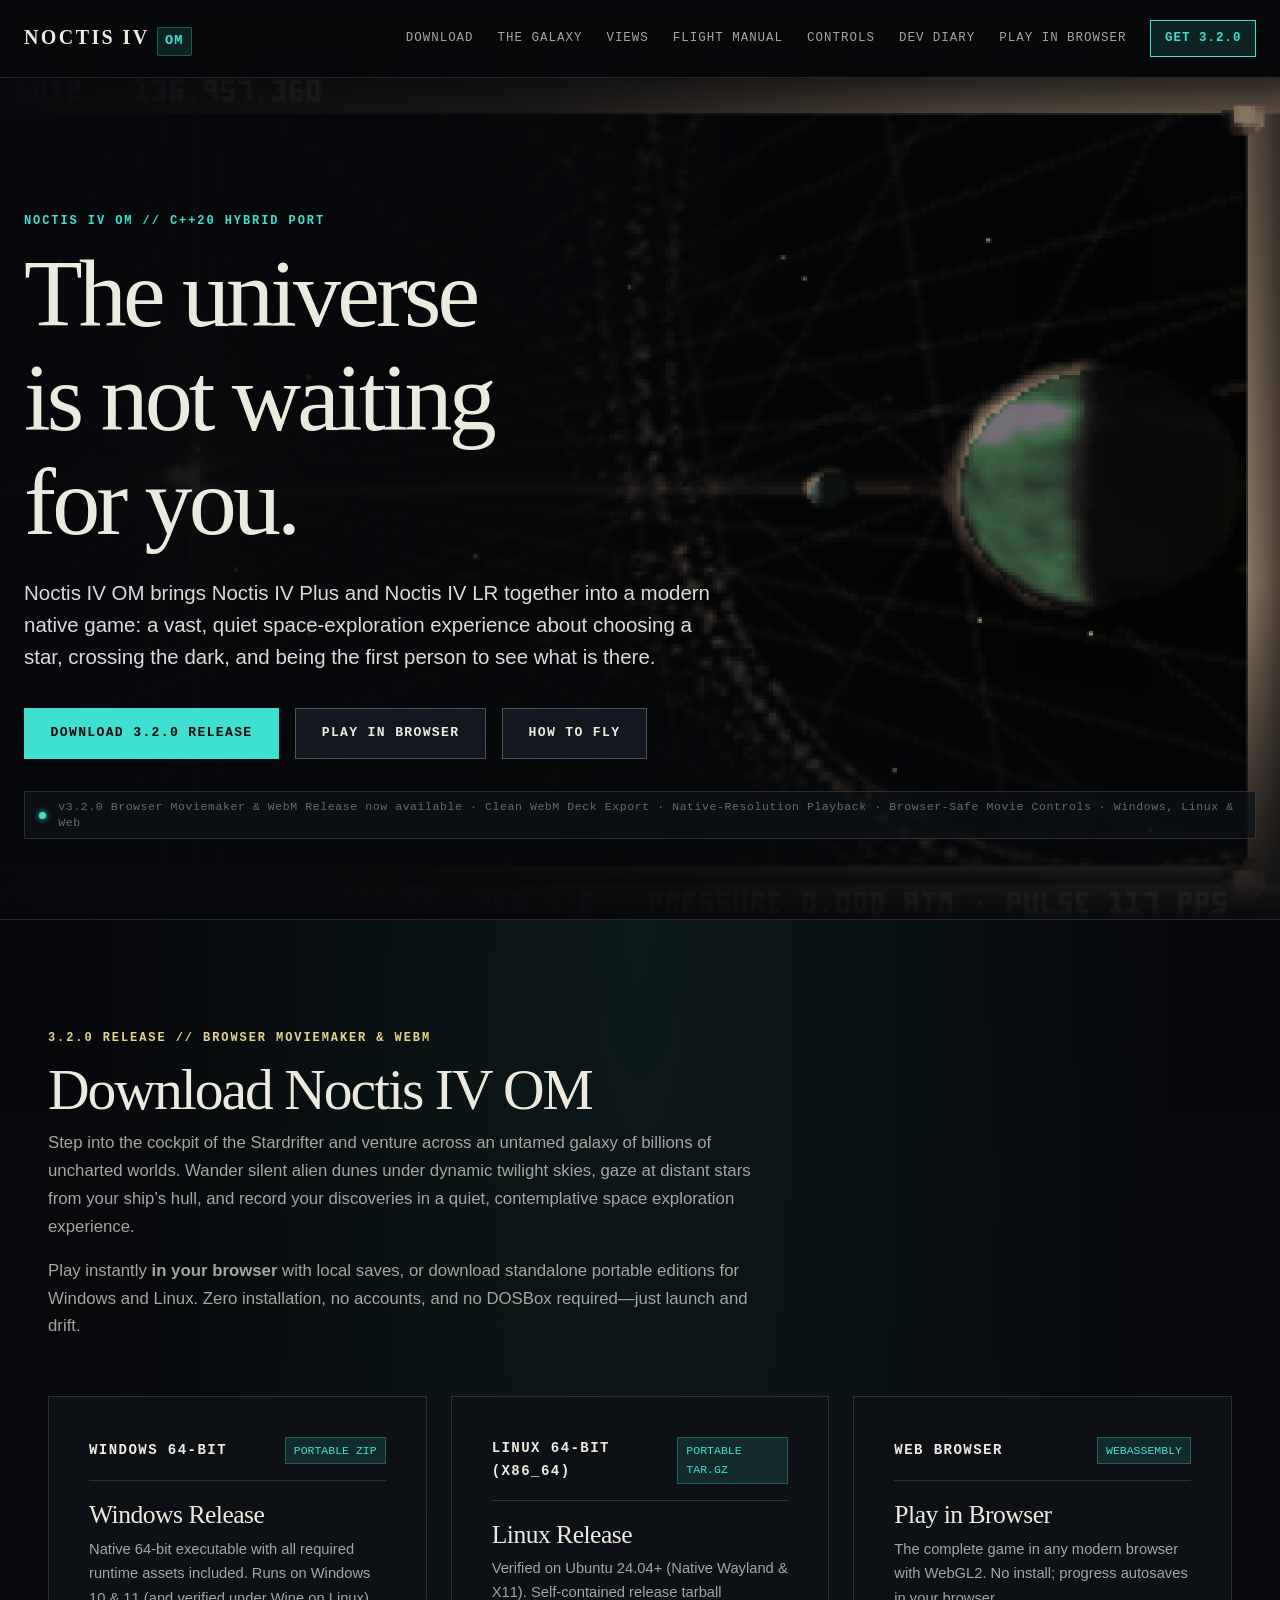
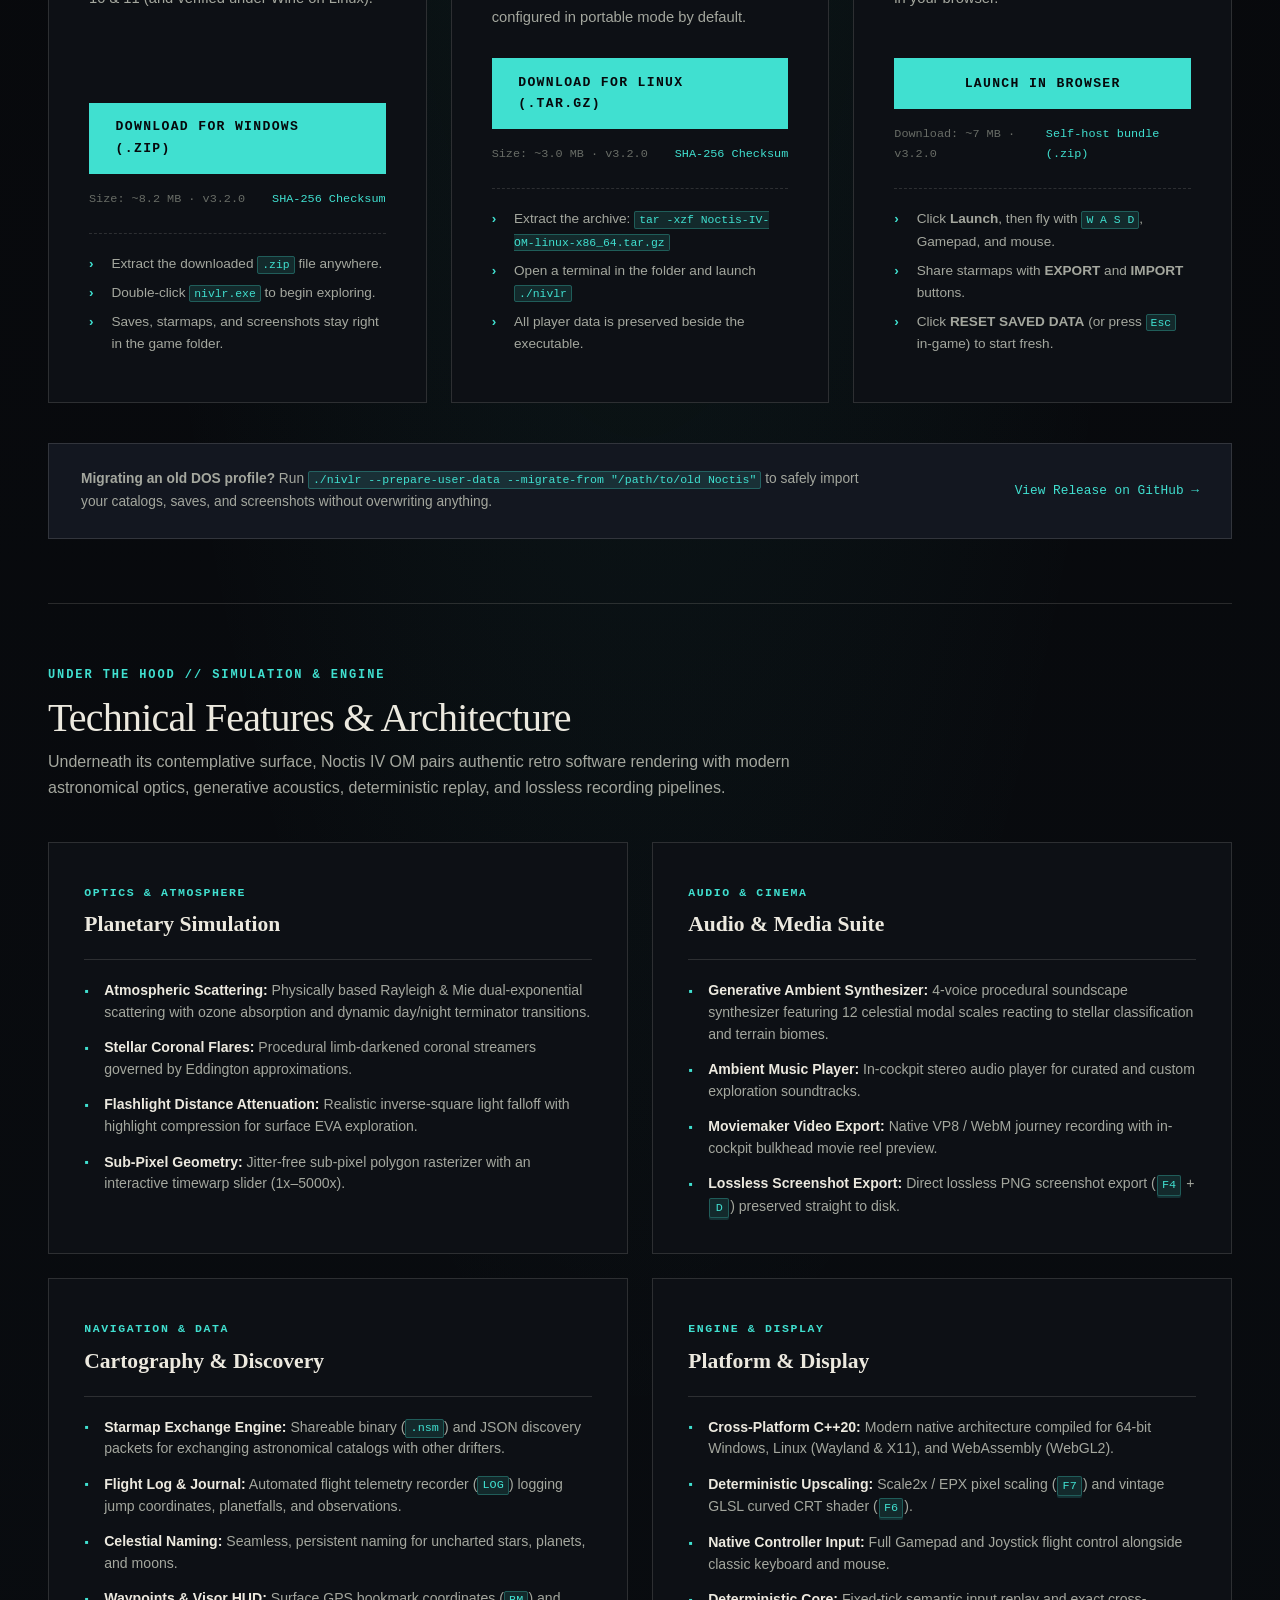
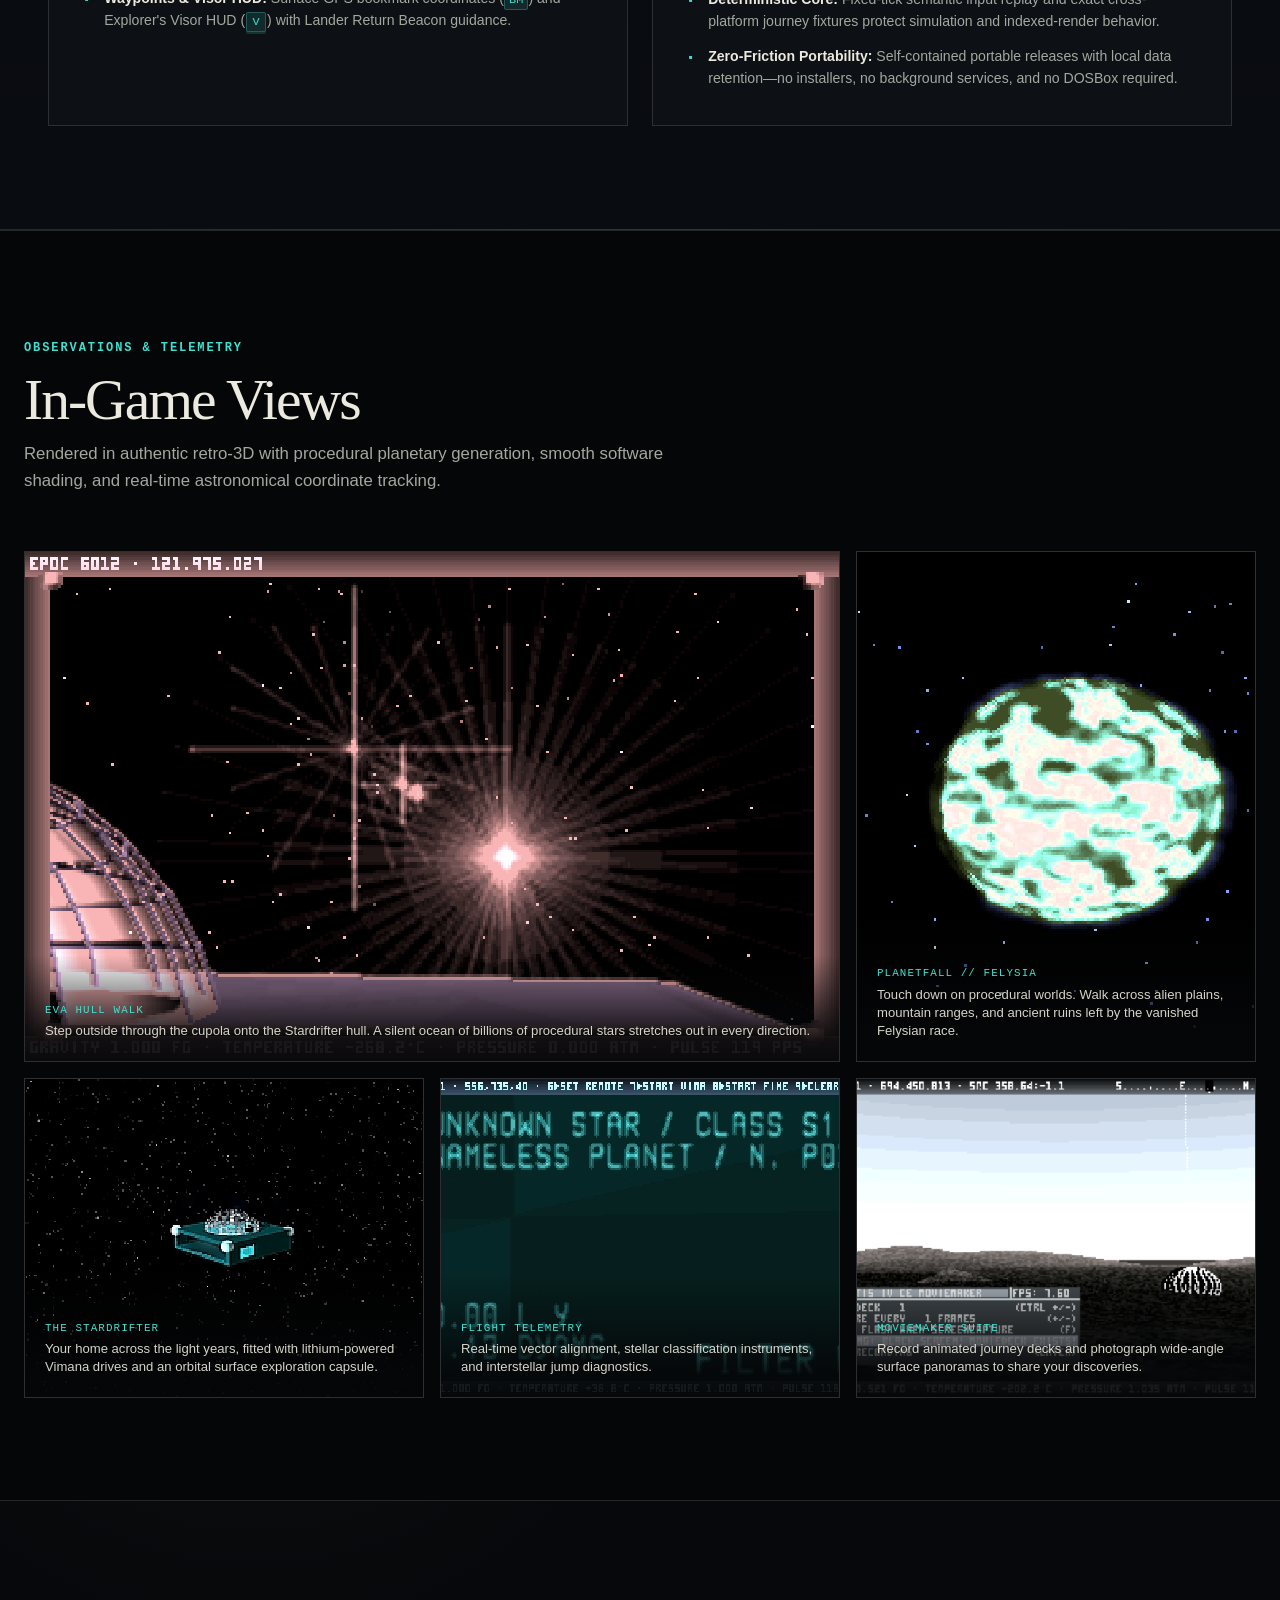
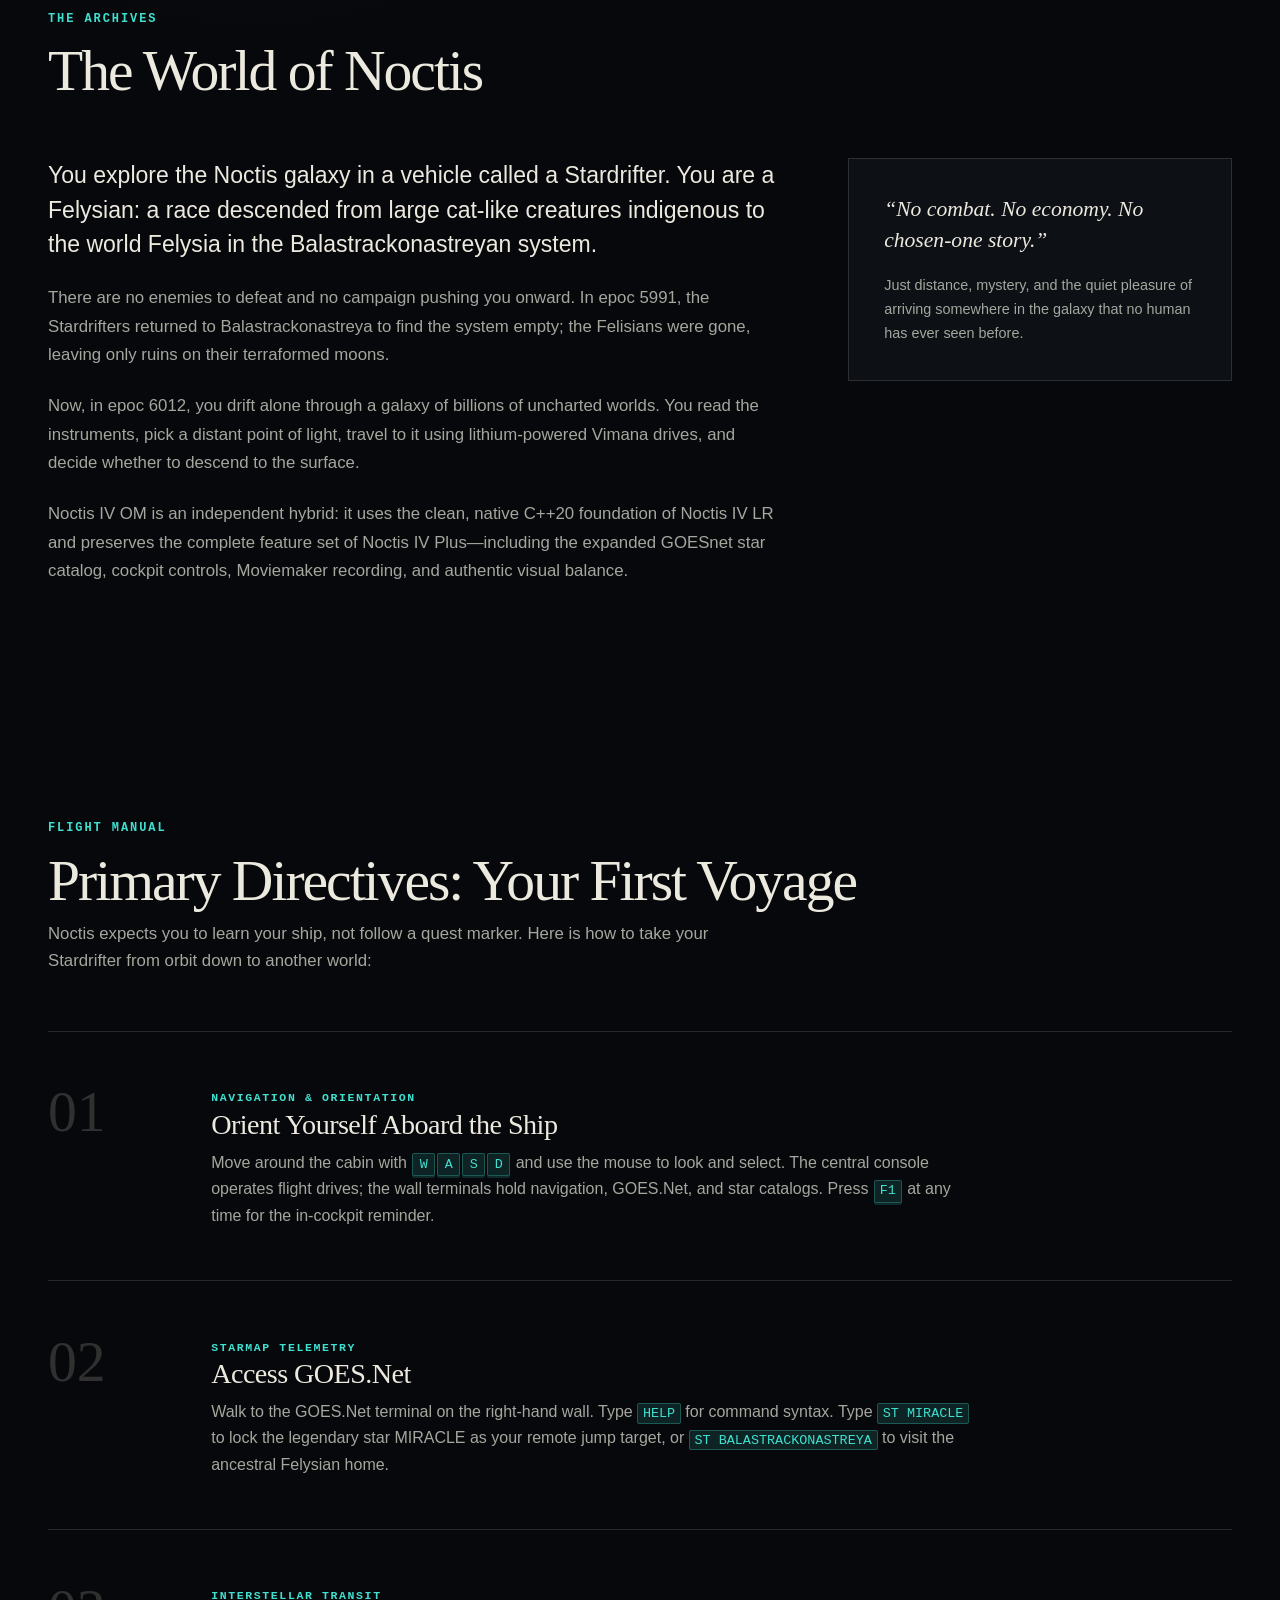
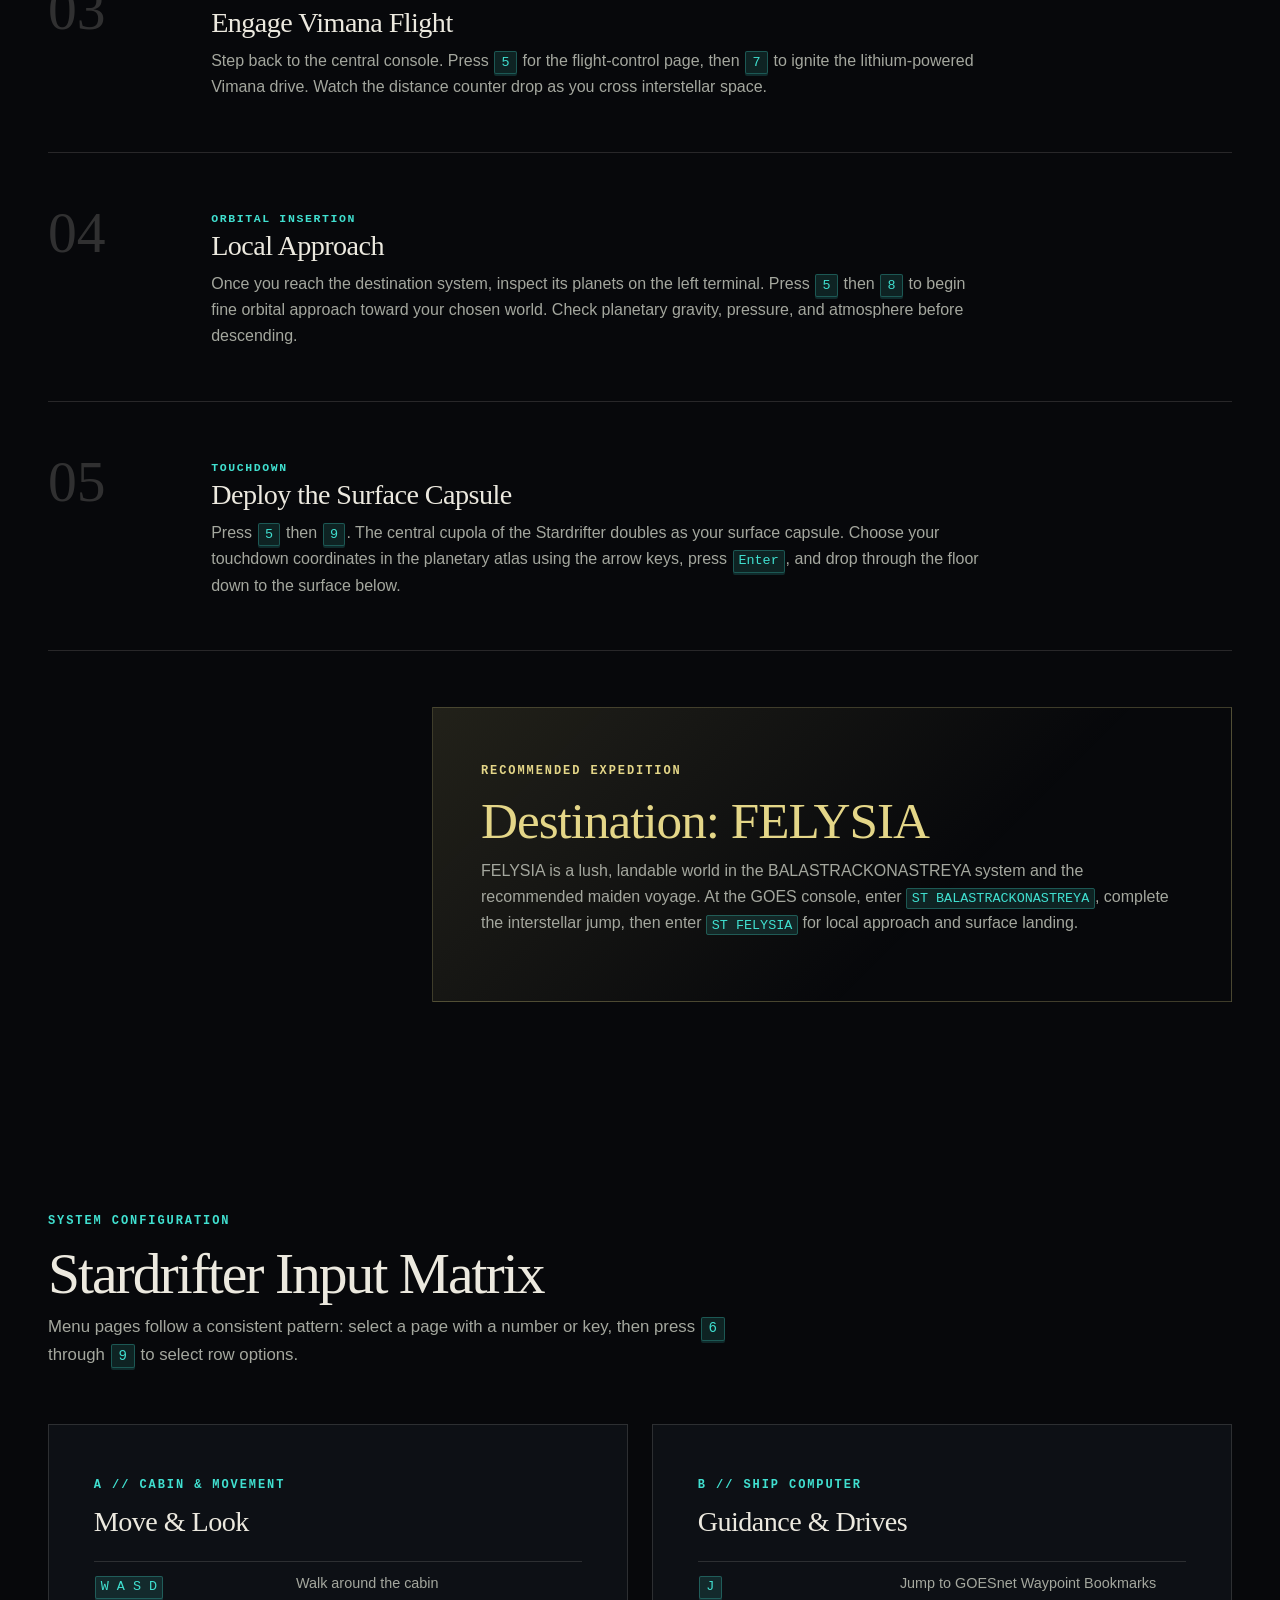
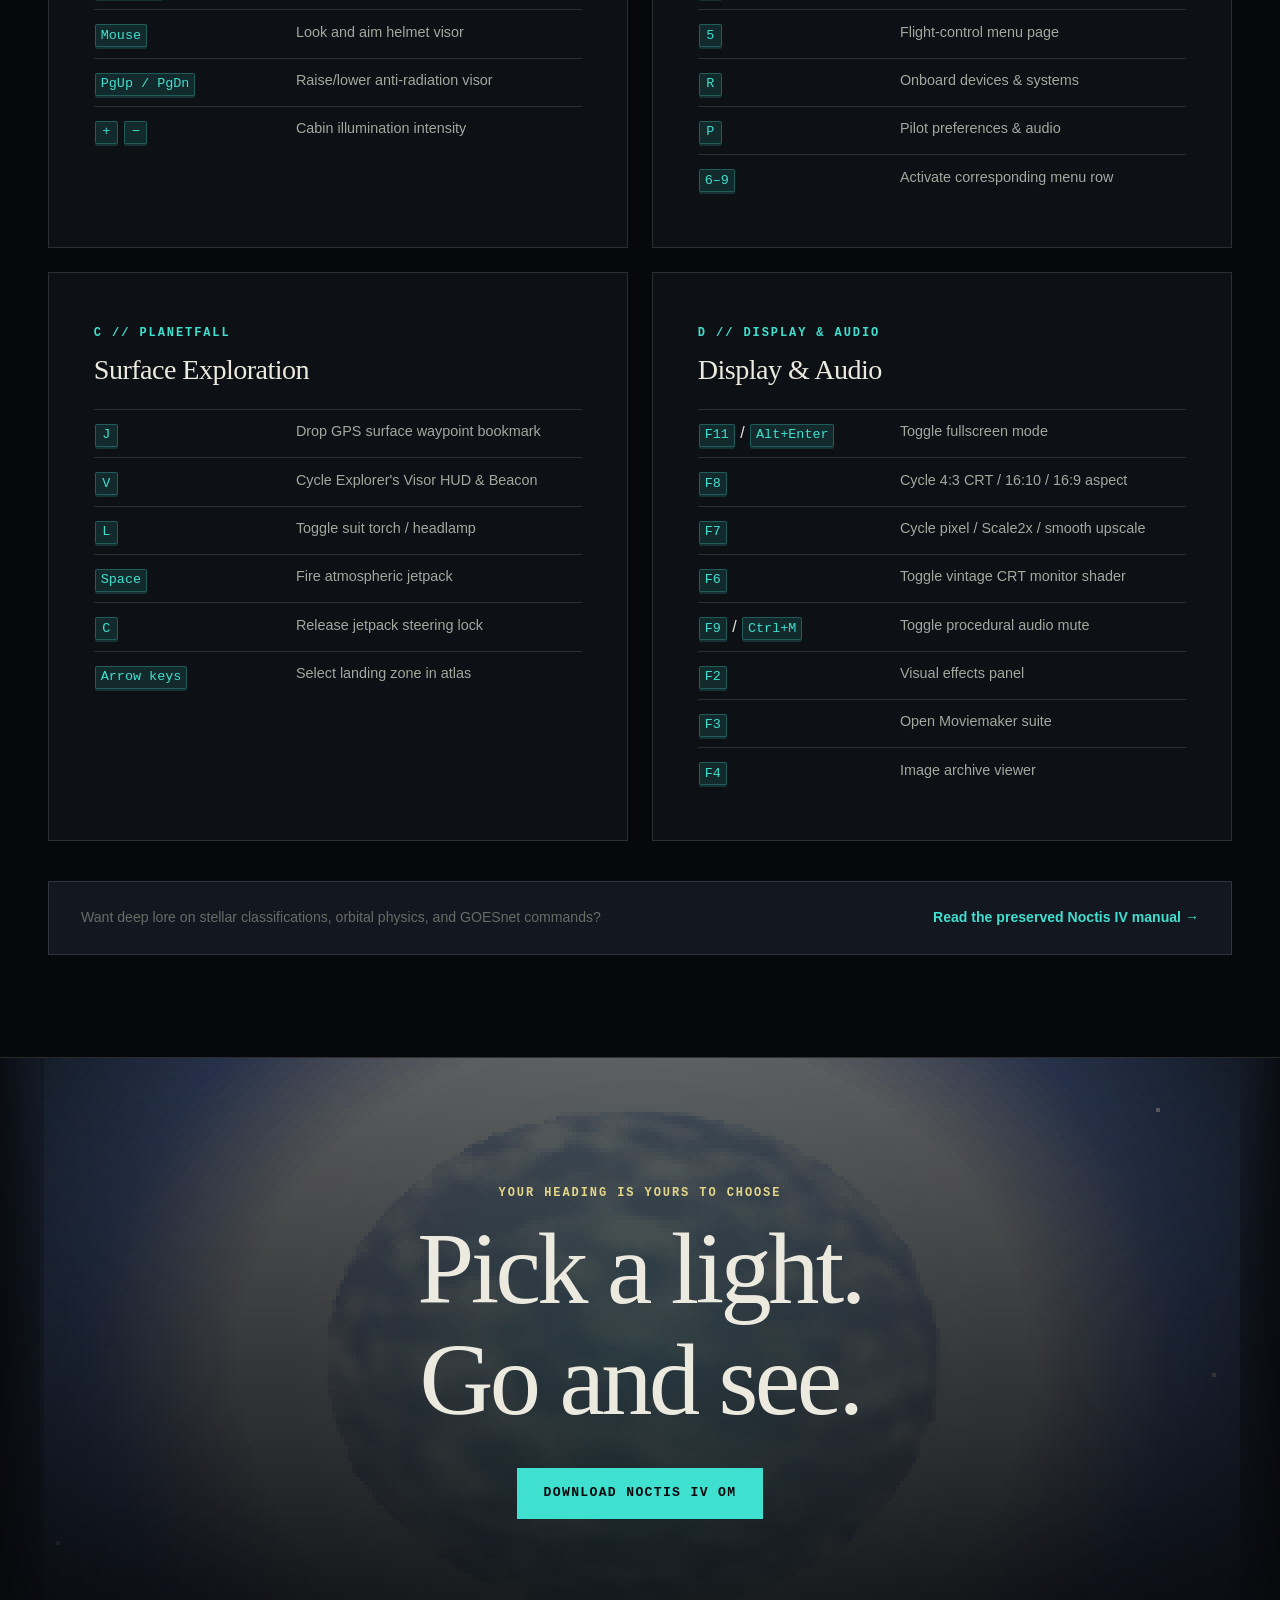
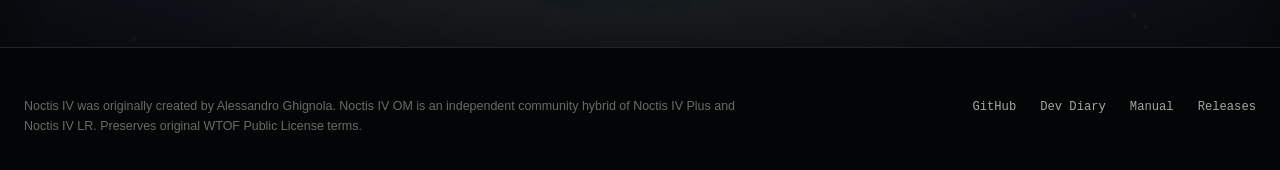
==== commit 560a7a7e: "chore(release): publish v3.2.0" ====
--- a/index.html
+++ b/index.html
@@ -3,7 +3,7 @@
 <head>
   <meta charset="utf-8">
   <meta name="viewport" content="width=device-width, initial-scale=1">
-  <meta name="description" content="Noctis IV OM is a modern C++20 hybrid of Noctis IV Plus and Noctis IV LR. Download the 3.1.0 release and explore billions of stars across the Noctis galaxy.">
+  <meta name="description" content="Noctis IV OM is a modern C++20 hybrid of Noctis IV Plus and Noctis IV LR. Download the 3.2.0 release and explore billions of stars across the Noctis galaxy.">
   <meta name="theme-color" content="#07080b">
   <title>Noctis IV OM — Space Exploration Without Boundaries</title>
   <link rel="stylesheet" href="site.css">
@@ -25,7 +25,7 @@
         <a href="#controls">Controls</a>
         <a href="devlog.html">Dev Diary</a>
         <a href="play/">Play in Browser</a>
-        <a class="nav-cta" href="#download">Get 3.1.0</a>
+        <a class="nav-cta" href="#download">Get 3.2.0</a>
       </nav>
     </div>
   </header>
@@ -44,13 +44,13 @@
           and being the first person to see what is there.
         </p>
         <div class="hero-actions">
-          <a class="btn btn-primary" href="#download">Download 3.1.0 Release</a>
+          <a class="btn btn-primary" href="#download">Download 3.2.0 Release</a>
           <a class="btn btn-secondary" href="play/">Play in Browser</a>
           <a class="btn btn-secondary" href="#first-flight">How to Fly</a>
         </div>
         <div class="hero-status-strip">
           <span class="status-dot"></span>
-          <span>v3.1.0 Deterministic Engine &amp; Reliability Release now available · Exact Journey Replay · Stronger Save Compatibility · Bounded Renderer Memory · Windows, Linux &amp; Web</span>
+          <span>v3.2.0 Browser Moviemaker &amp; WebM Release now available · Clean WebM Deck Export · Native-Resolution Playback · Browser-Safe Movie Controls · Windows, Linux &amp; Web</span>
         </div>
       </div>
     </section>
@@ -59,7 +59,7 @@
     <section class="download-section" id="download" aria-labelledby="download-title">
       <div class="section">
         <div class="section-heading">
-          <span class="eyebrow eyebrow-amber">3.1.0 RELEASE // DETERMINISTIC ENGINE &amp; RELIABILITY</span>
+          <span class="eyebrow eyebrow-amber">3.2.0 RELEASE // BROWSER MOVIEMAKER &amp; WEBM</span>
           <h2 id="download-title">Download Noctis IV OM</h2>
           <p>
             Step into the cockpit of the Stardrifter and venture across an untamed galaxy of billions of uncharted worlds.
@@ -84,12 +84,12 @@
               Native 64-bit executable with all required runtime assets included.
               Runs on Windows 10 &amp; 11 (and verified under Wine on Linux).
             </p>
-            <a class="btn btn-primary card-download-btn" href="https://github.com/aedmark/Noctis-IV-OM/releases/download/v3.1.0/Noctis-IV-OM-windows-x86_64.zip">
+            <a class="btn btn-primary card-download-btn" href="https://github.com/aedmark/Noctis-IV-OM/releases/download/v3.2.0/Noctis-IV-OM-windows-x86_64.zip">
               Download for Windows (.zip)
             </a>
             <div class="card-specs">
-              <span>Size: ~8.2 MB · v3.1.0</span>
-              <a href="https://github.com/aedmark/Noctis-IV-OM/releases/download/v3.1.0/Noctis-IV-OM-windows-x86_64.zip.sha256" target="_blank" rel="noopener">SHA-256 Checksum</a>
+              <span>Size: ~8.2 MB · v3.2.0</span>
+              <a href="https://github.com/aedmark/Noctis-IV-OM/releases/download/v3.2.0/Noctis-IV-OM-windows-x86_64.zip.sha256" target="_blank" rel="noopener">SHA-256 Checksum</a>
             </div>
             <ul class="download-steps">
               <li>Extract the downloaded <code>.zip</code> file anywhere.</li>
@@ -109,12 +109,12 @@
               Verified on Ubuntu 24.04+ (Native Wayland &amp; X11).
               Self-contained release tarball configured in portable mode by default.
             </p>
-            <a class="btn btn-primary card-download-btn" href="https://github.com/aedmark/Noctis-IV-OM/releases/download/v3.1.0/Noctis-IV-OM-linux-x86_64.tar.gz">
+            <a class="btn btn-primary card-download-btn" href="https://github.com/aedmark/Noctis-IV-OM/releases/download/v3.2.0/Noctis-IV-OM-linux-x86_64.tar.gz">
               Download for Linux (.tar.gz)
             </a>
             <div class="card-specs">
-              <span>Size: ~3.0 MB · v3.1.0</span>
-              <a href="https://github.com/aedmark/Noctis-IV-OM/releases/download/v3.1.0/Noctis-IV-OM-linux-x86_64.tar.gz.sha256" target="_blank" rel="noopener">SHA-256 Checksum</a>
+              <span>Size: ~3.0 MB · v3.2.0</span>
+              <a href="https://github.com/aedmark/Noctis-IV-OM/releases/download/v3.2.0/Noctis-IV-OM-linux-x86_64.tar.gz.sha256" target="_blank" rel="noopener">SHA-256 Checksum</a>
             </div>
             <ul class="download-steps">
               <li>Extract the archive: <code>tar -xzf Noctis-IV-OM-linux-x86_64.tar.gz</code></li>
@@ -138,8 +138,8 @@
               Launch in Browser
             </a>
             <div class="card-specs">
-              <span>Download: ~7 MB · v3.1.0</span>
-              <a href="https://github.com/aedmark/Noctis-IV-OM/releases/download/v3.1.0/Noctis-IV-OM-web.zip" target="_blank" rel="noopener">Self-host bundle (.zip)</a>
+              <span>Download: ~7 MB · v3.2.0</span>
+              <a href="https://github.com/aedmark/Noctis-IV-OM/releases/download/v3.2.0/Noctis-IV-OM-web.zip" target="_blank" rel="noopener">Self-host bundle (.zip)</a>
             </div>
             <ul class="download-steps">
               <li>Click <strong>Launch</strong>, then fly with <code>W A S D</code>, Gamepad, and mouse.</li>
@@ -155,7 +155,7 @@
             Run <code>./nivlr --prepare-user-data --migrate-from "/path/to/old Noctis"</code>
             to safely import your catalogs, saves, and screenshots without overwriting anything.
           </p>
-          <a class="footnote-link" href="https://github.com/aedmark/Noctis-IV-OM/releases/tag/v3.1.0" target="_blank" rel="noopener">
+          <a class="footnote-link" href="https://github.com/aedmark/Noctis-IV-OM/releases/tag/v3.2.0" target="_blank" rel="noopener">
             View Release on GitHub →
           </a>
         </div>
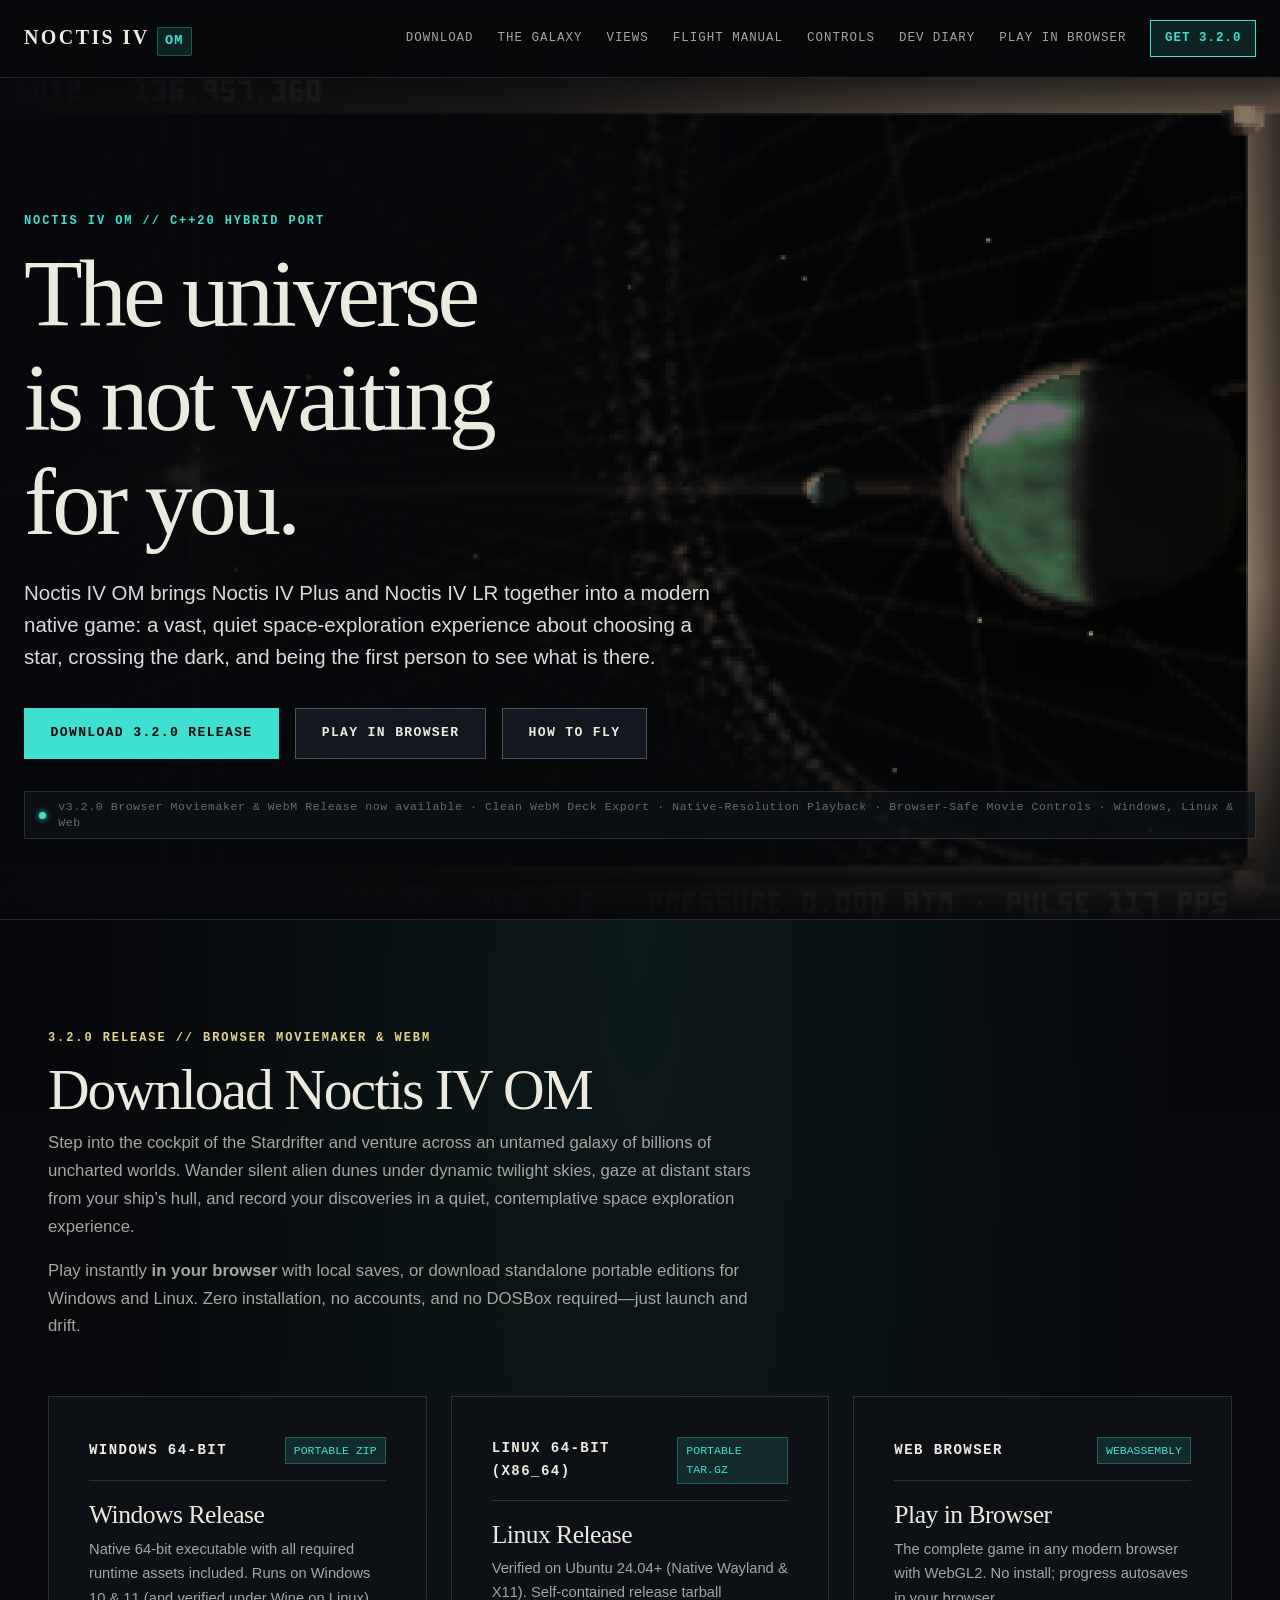
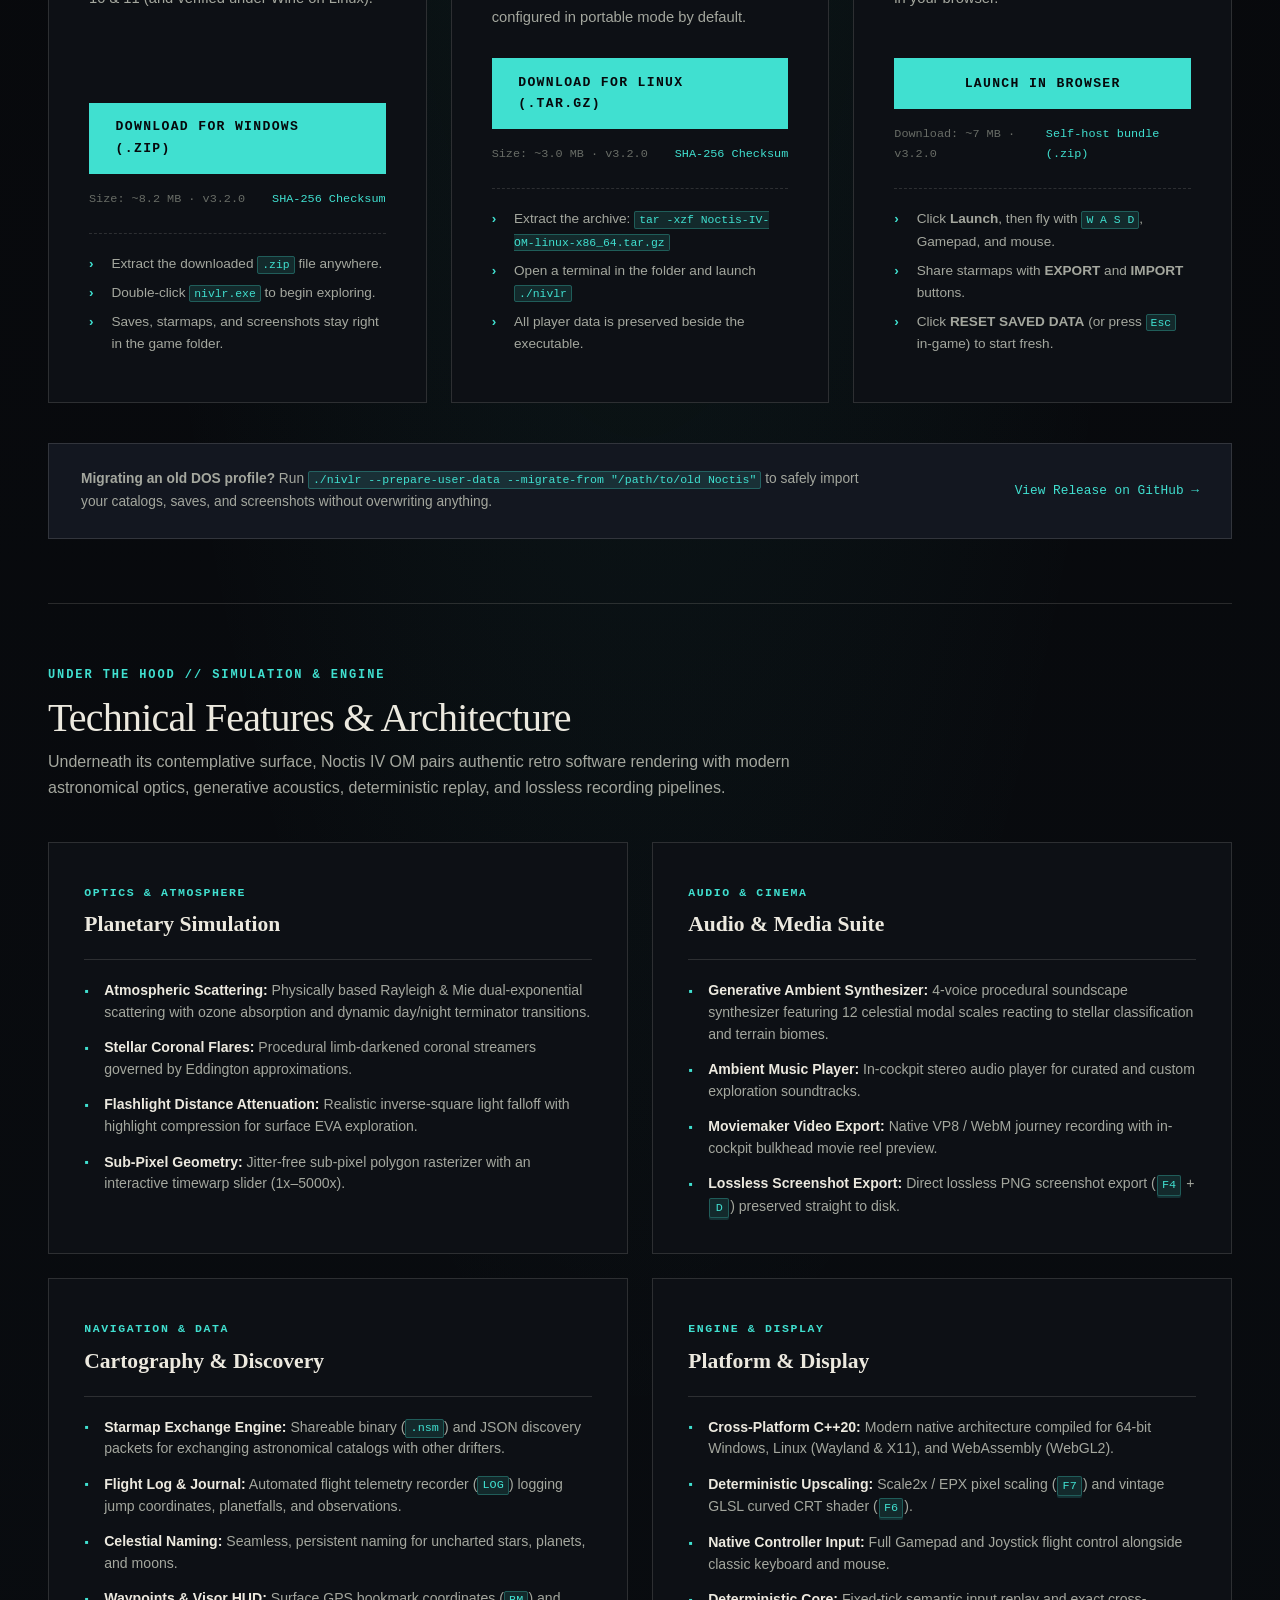
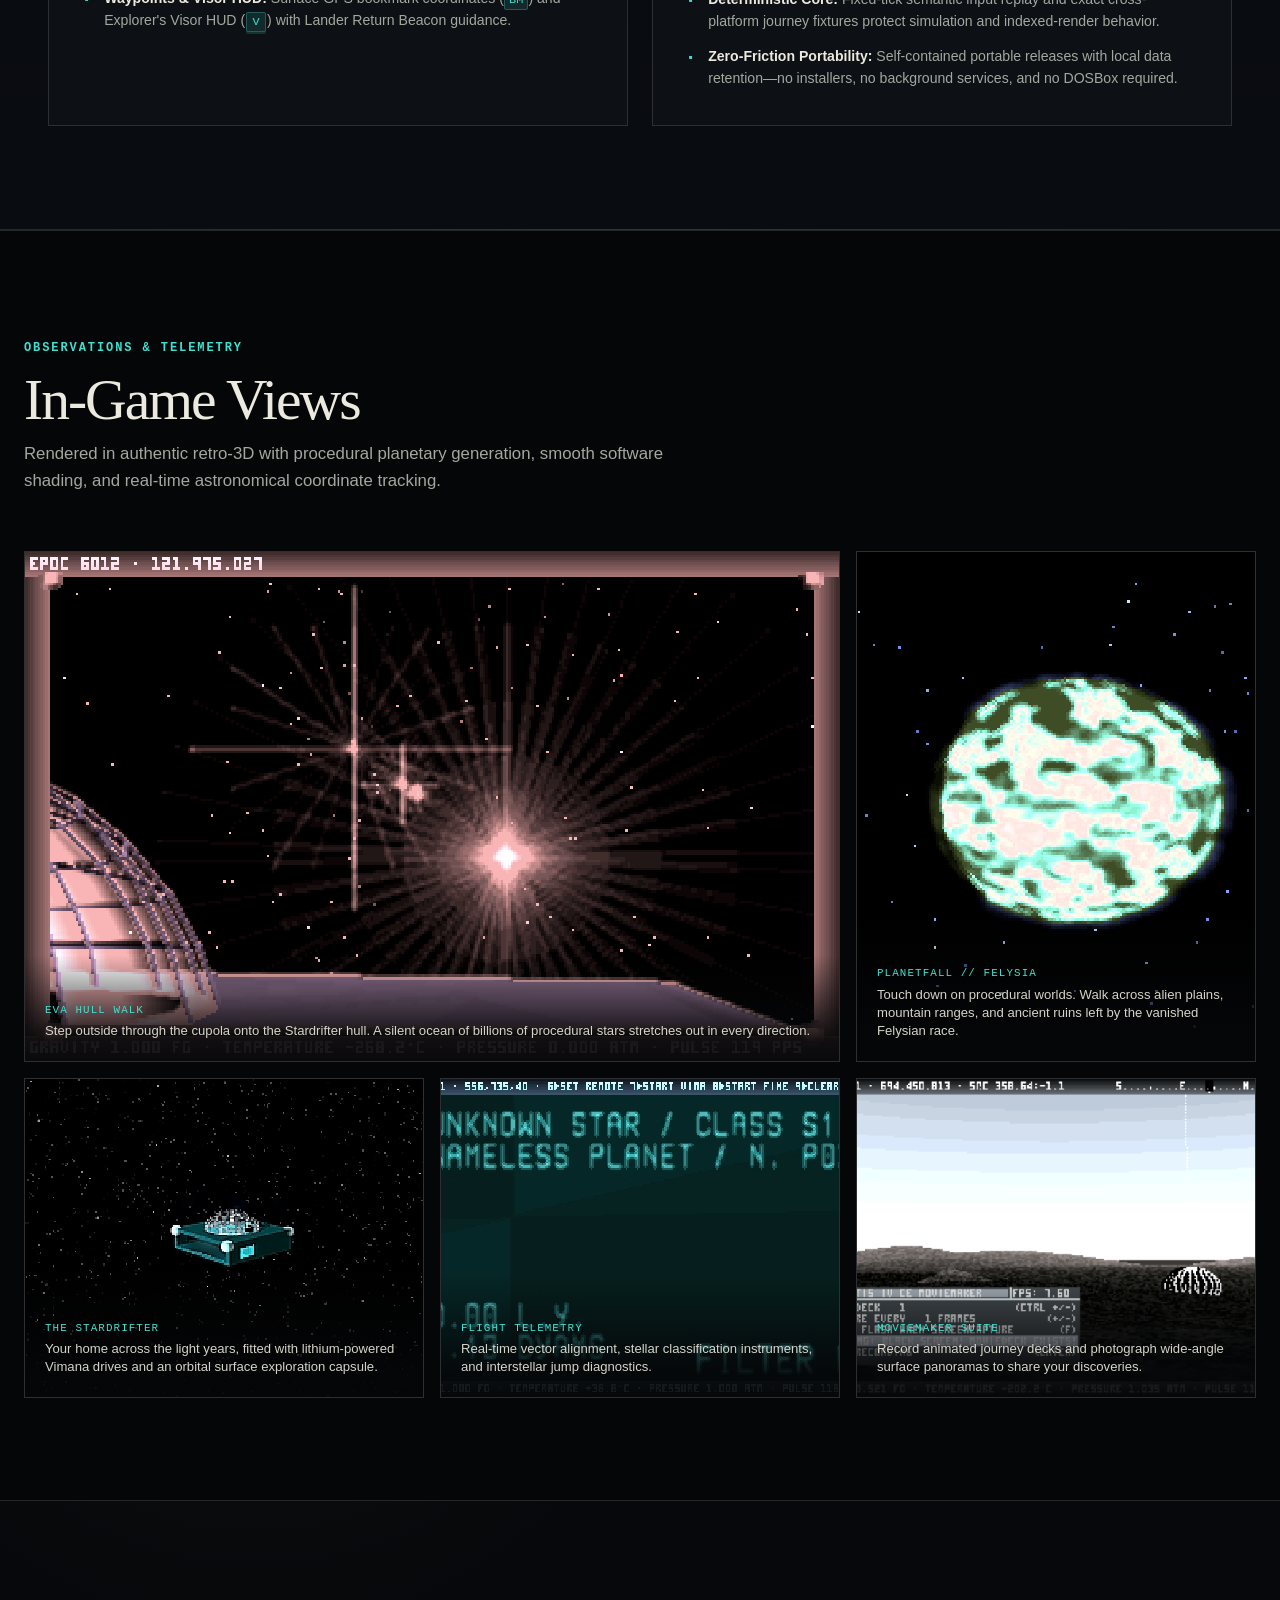
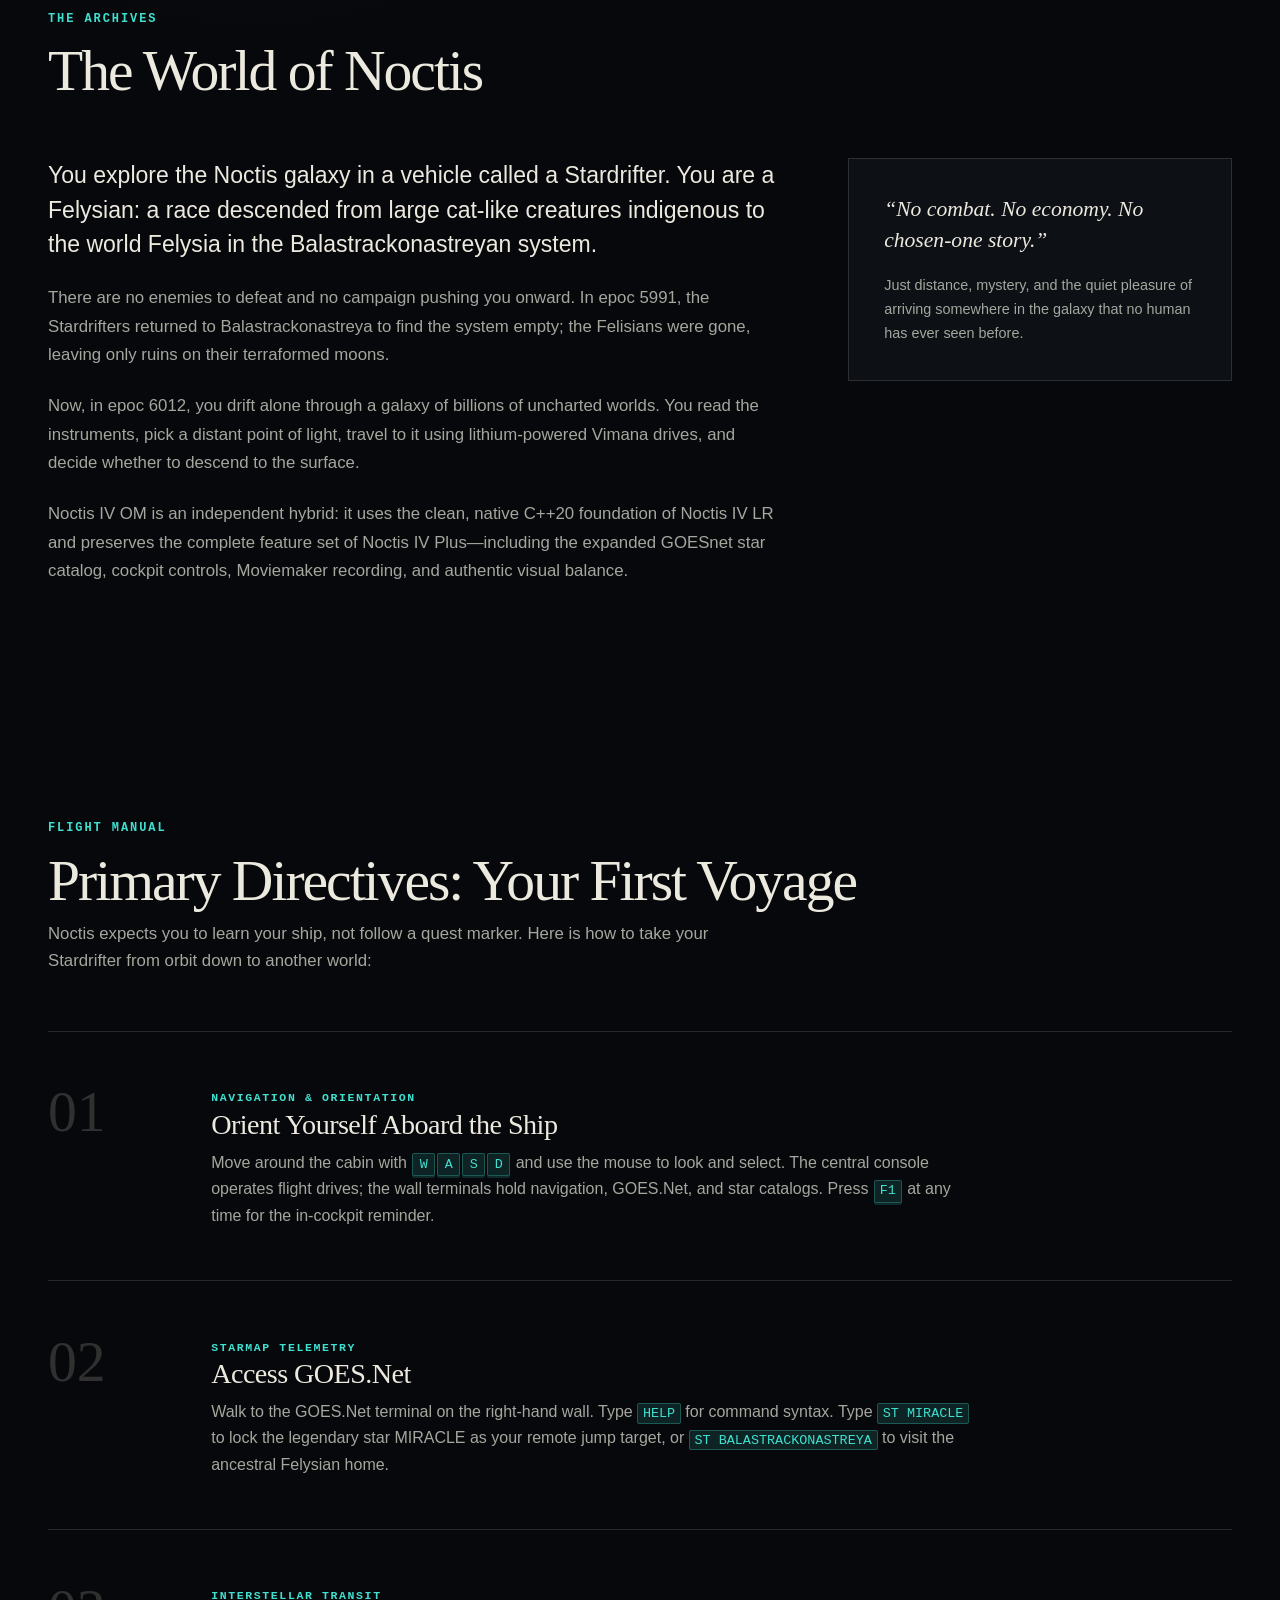
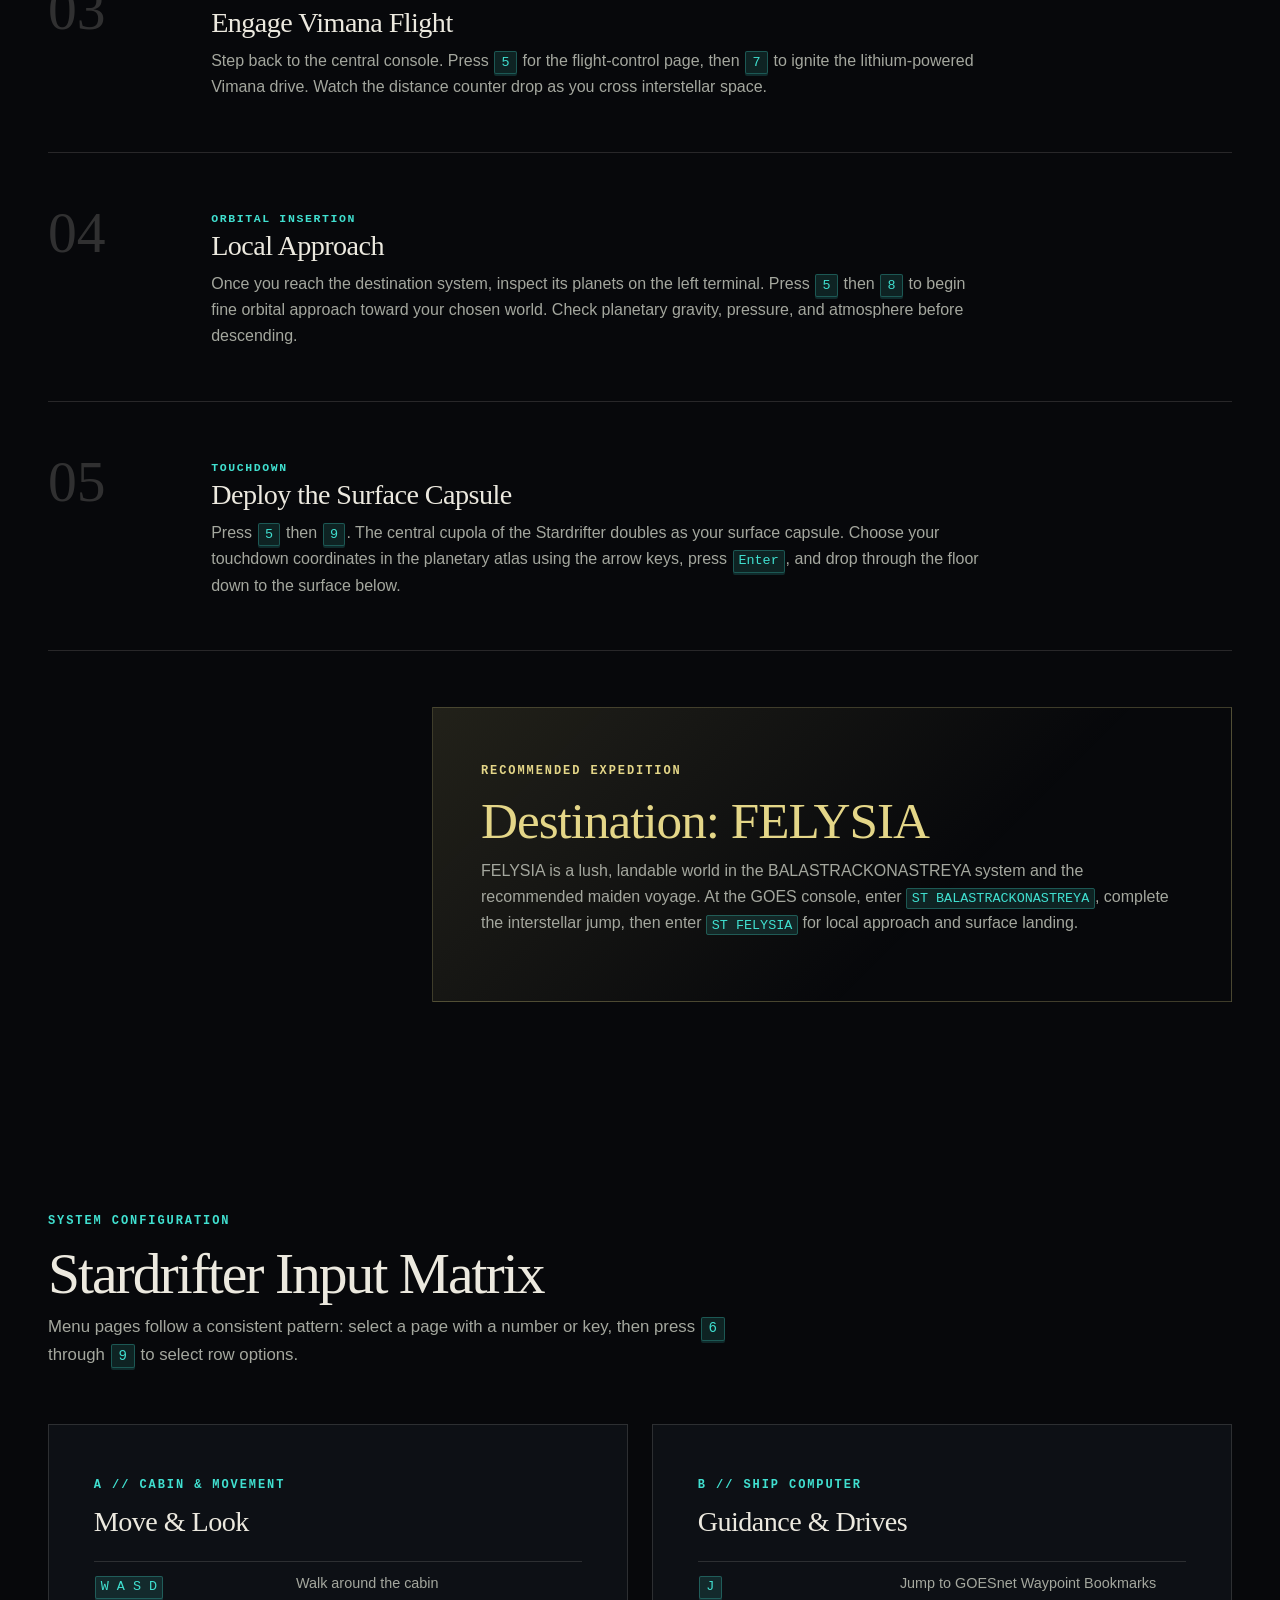
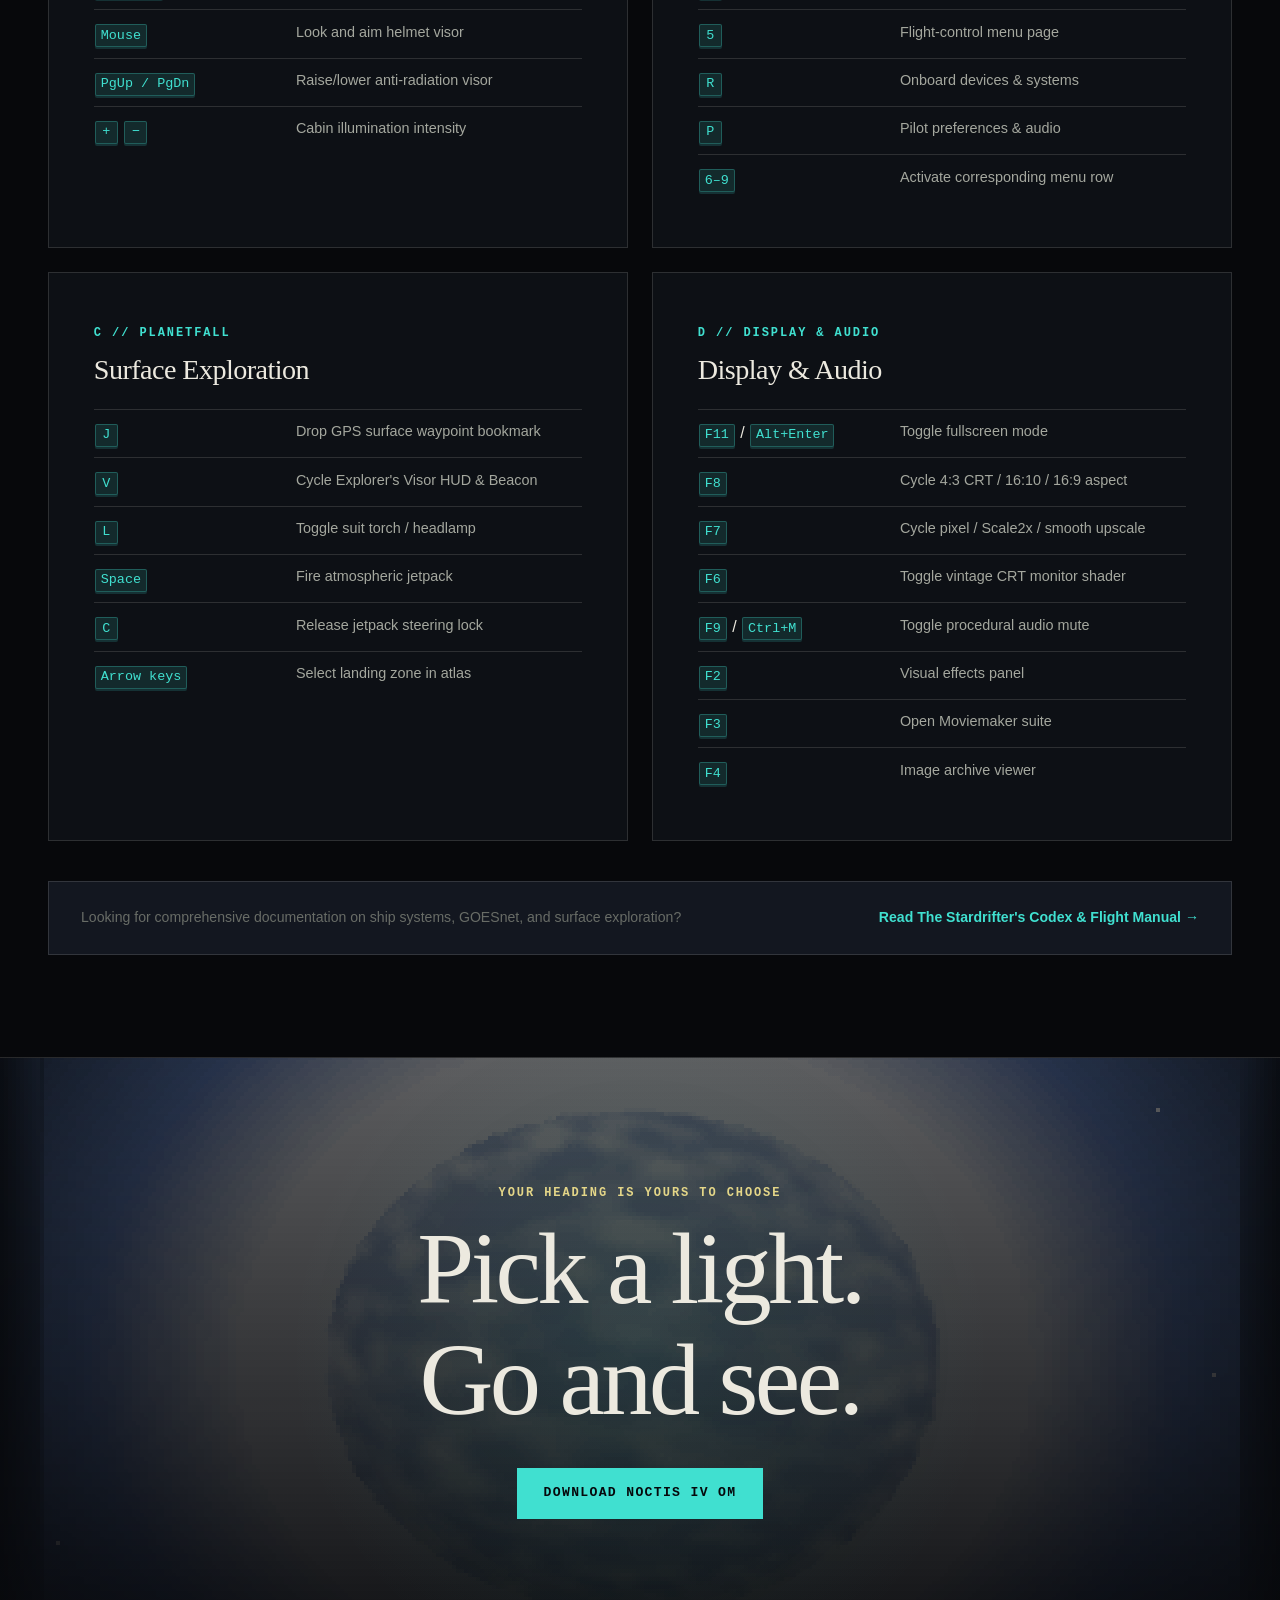
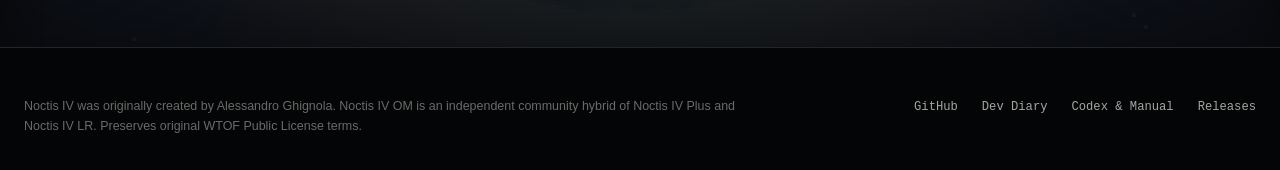
==== commit f3360bbf: "Documentation" ====
--- a/index.html
+++ b/index.html
@@ -476,8 +476,8 @@
       </div>
 
       <div class="manual-link-bar">
-        <span>Want deep lore on stellar classifications, orbital physics, and GOESnet commands?</span>
-        <a href="manual/noctis_iv_manual.html">Read the preserved Noctis IV manual →</a>
+        <span>Looking for comprehensive documentation on ship systems, GOESnet, and surface exploration?</span>
+        <a href="manual/index.html">Read The Stardrifter's Codex &amp; Flight Manual →</a>
       </div>
     </section>
 
@@ -499,7 +499,7 @@
       <div class="footer-nav">
         <a href="https://github.com/aedmark/Noctis-IV-OM" target="_blank" rel="noopener">GitHub</a>
         <a href="devlog.html">Dev Diary</a>
-        <a href="manual/noctis_iv_manual.html">Manual</a>
+        <a href="manual/index.html">Codex &amp; Manual</a>
         <a href="https://github.com/aedmark/Noctis-IV-OM/releases" target="_blank" rel="noopener">Releases</a>
       </div>
     </div>
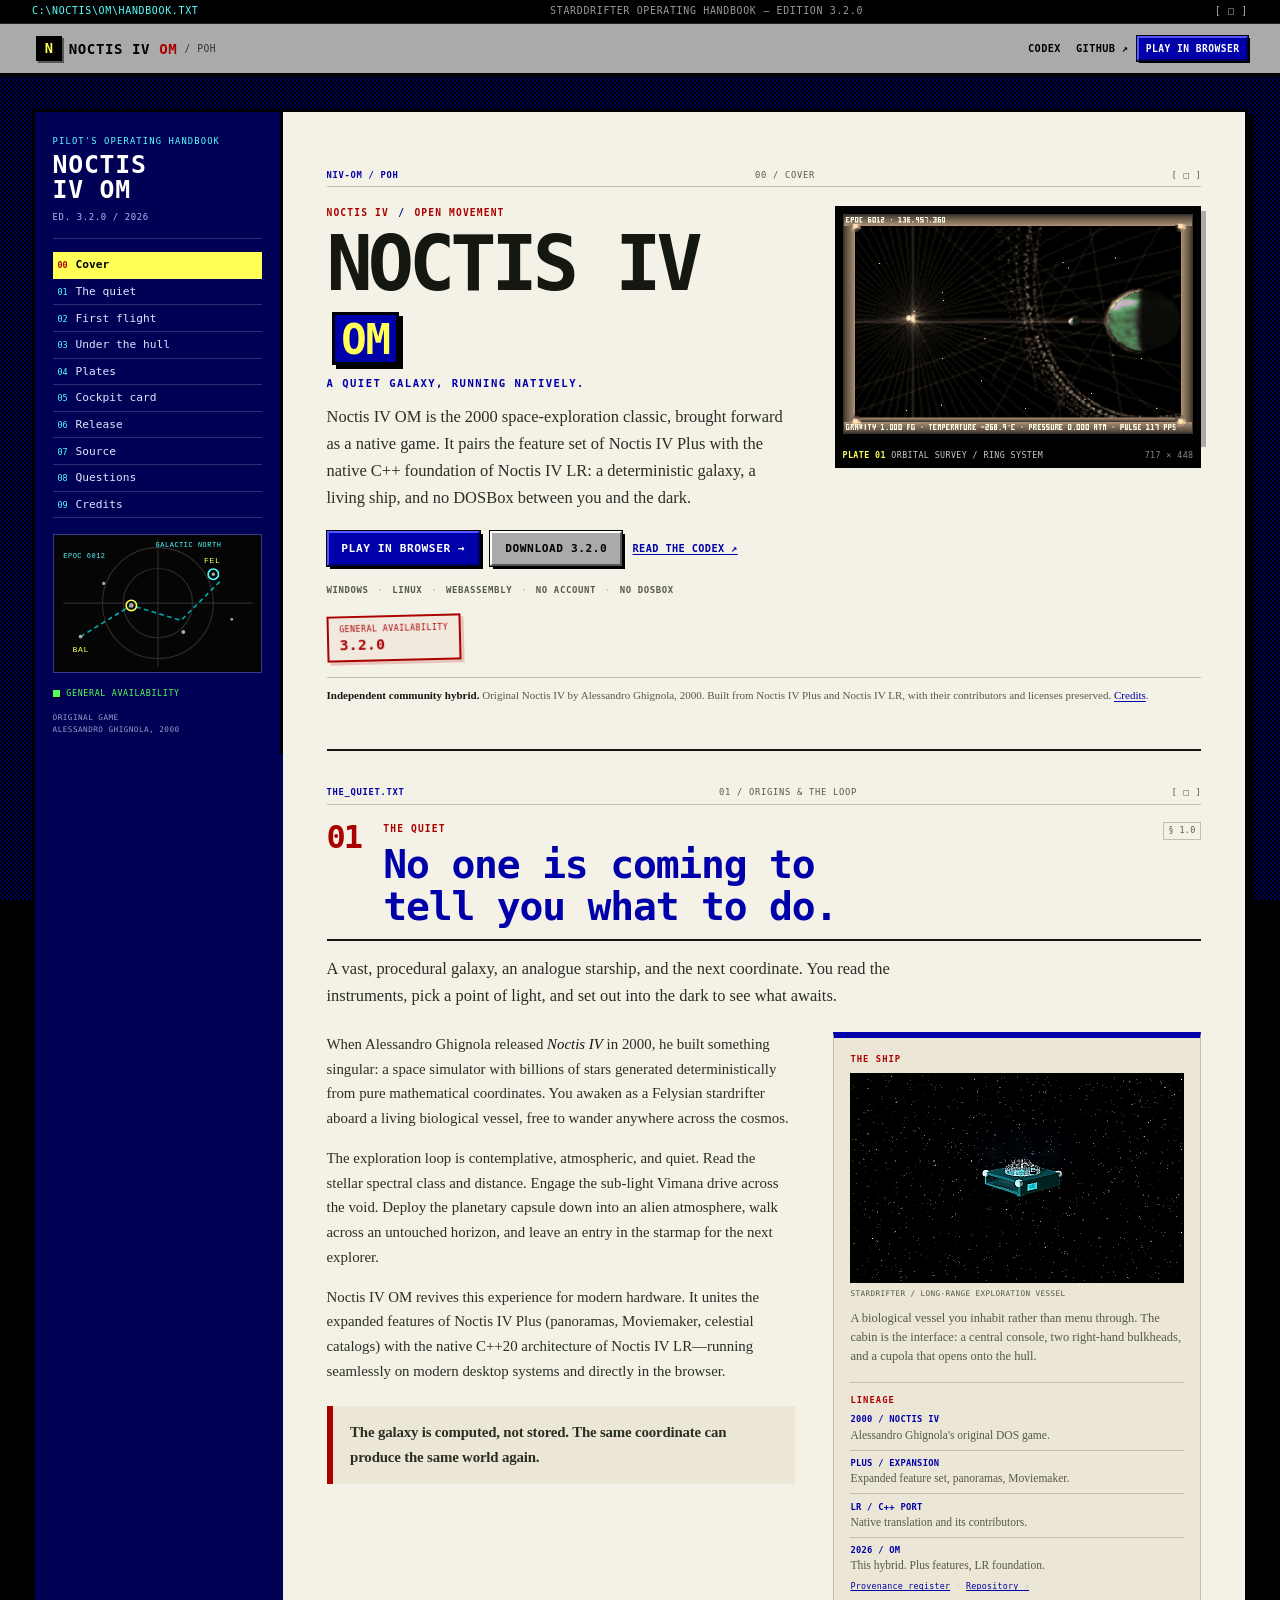
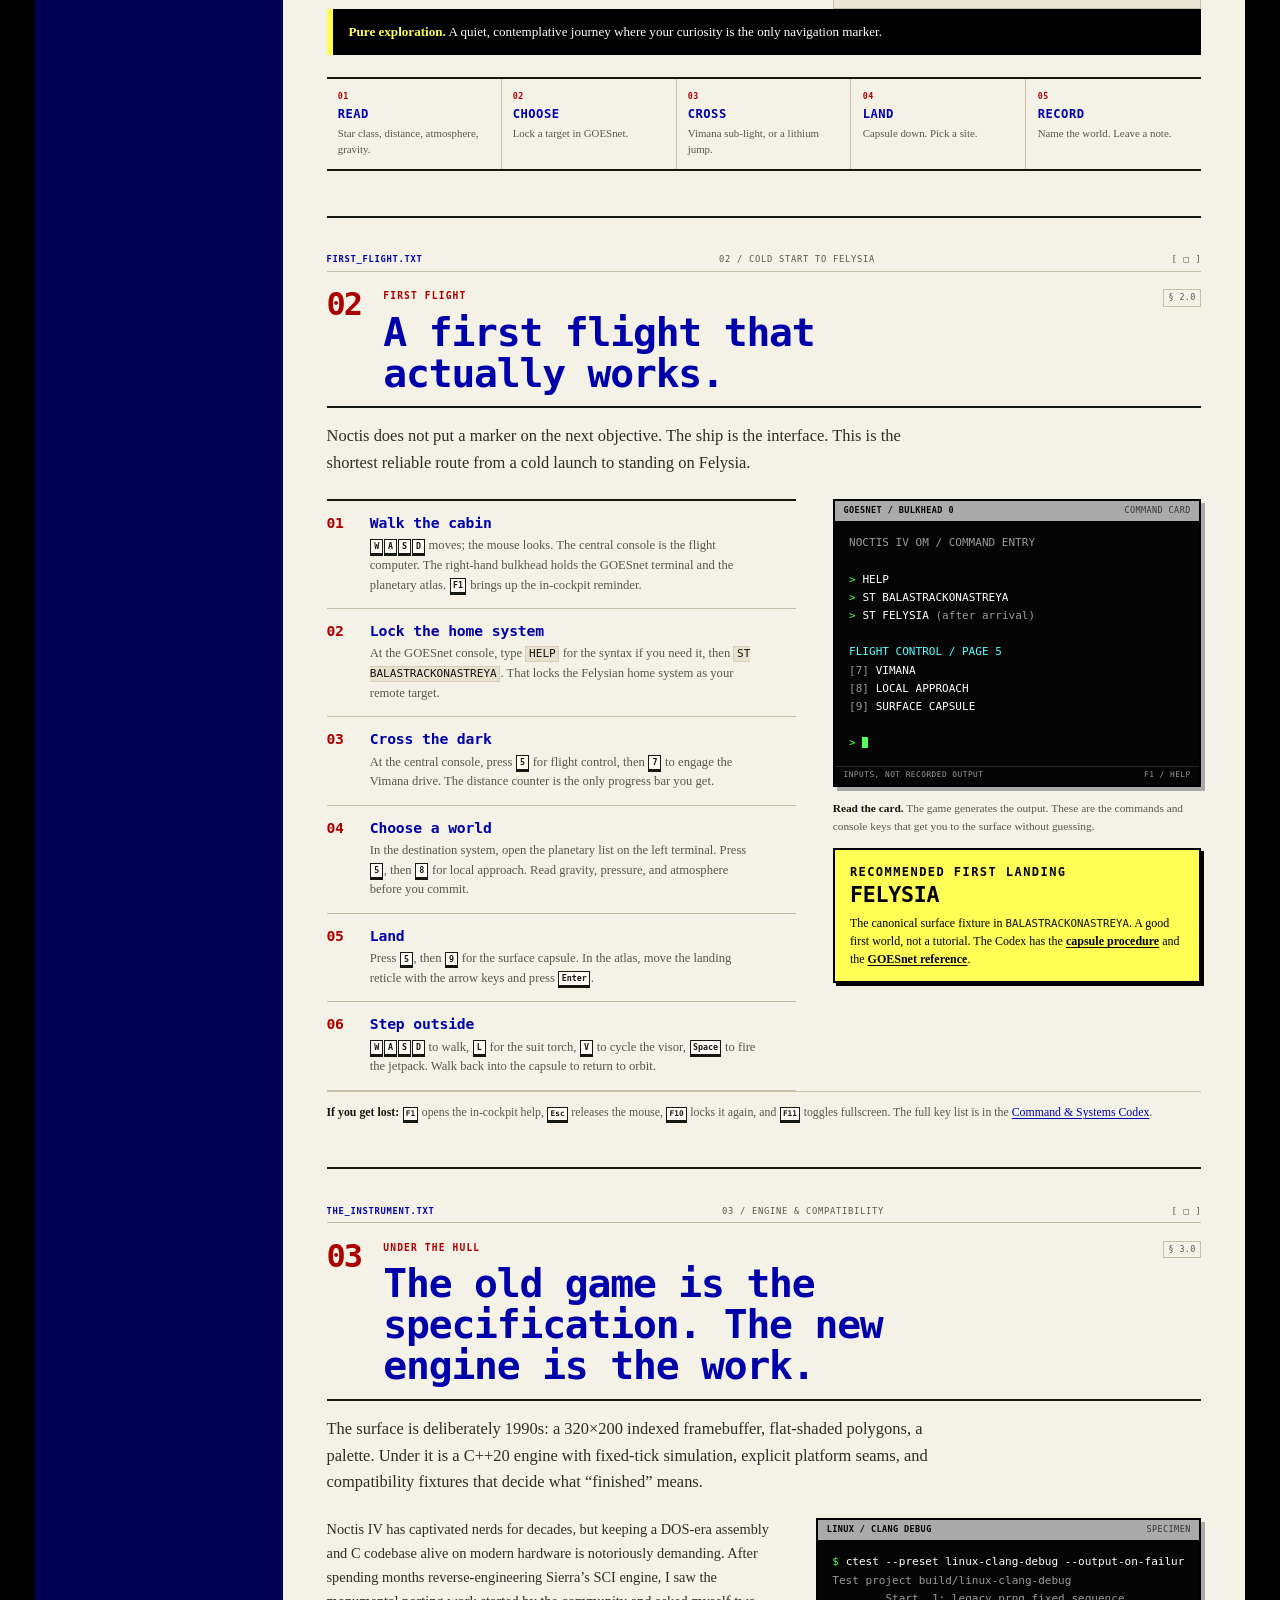
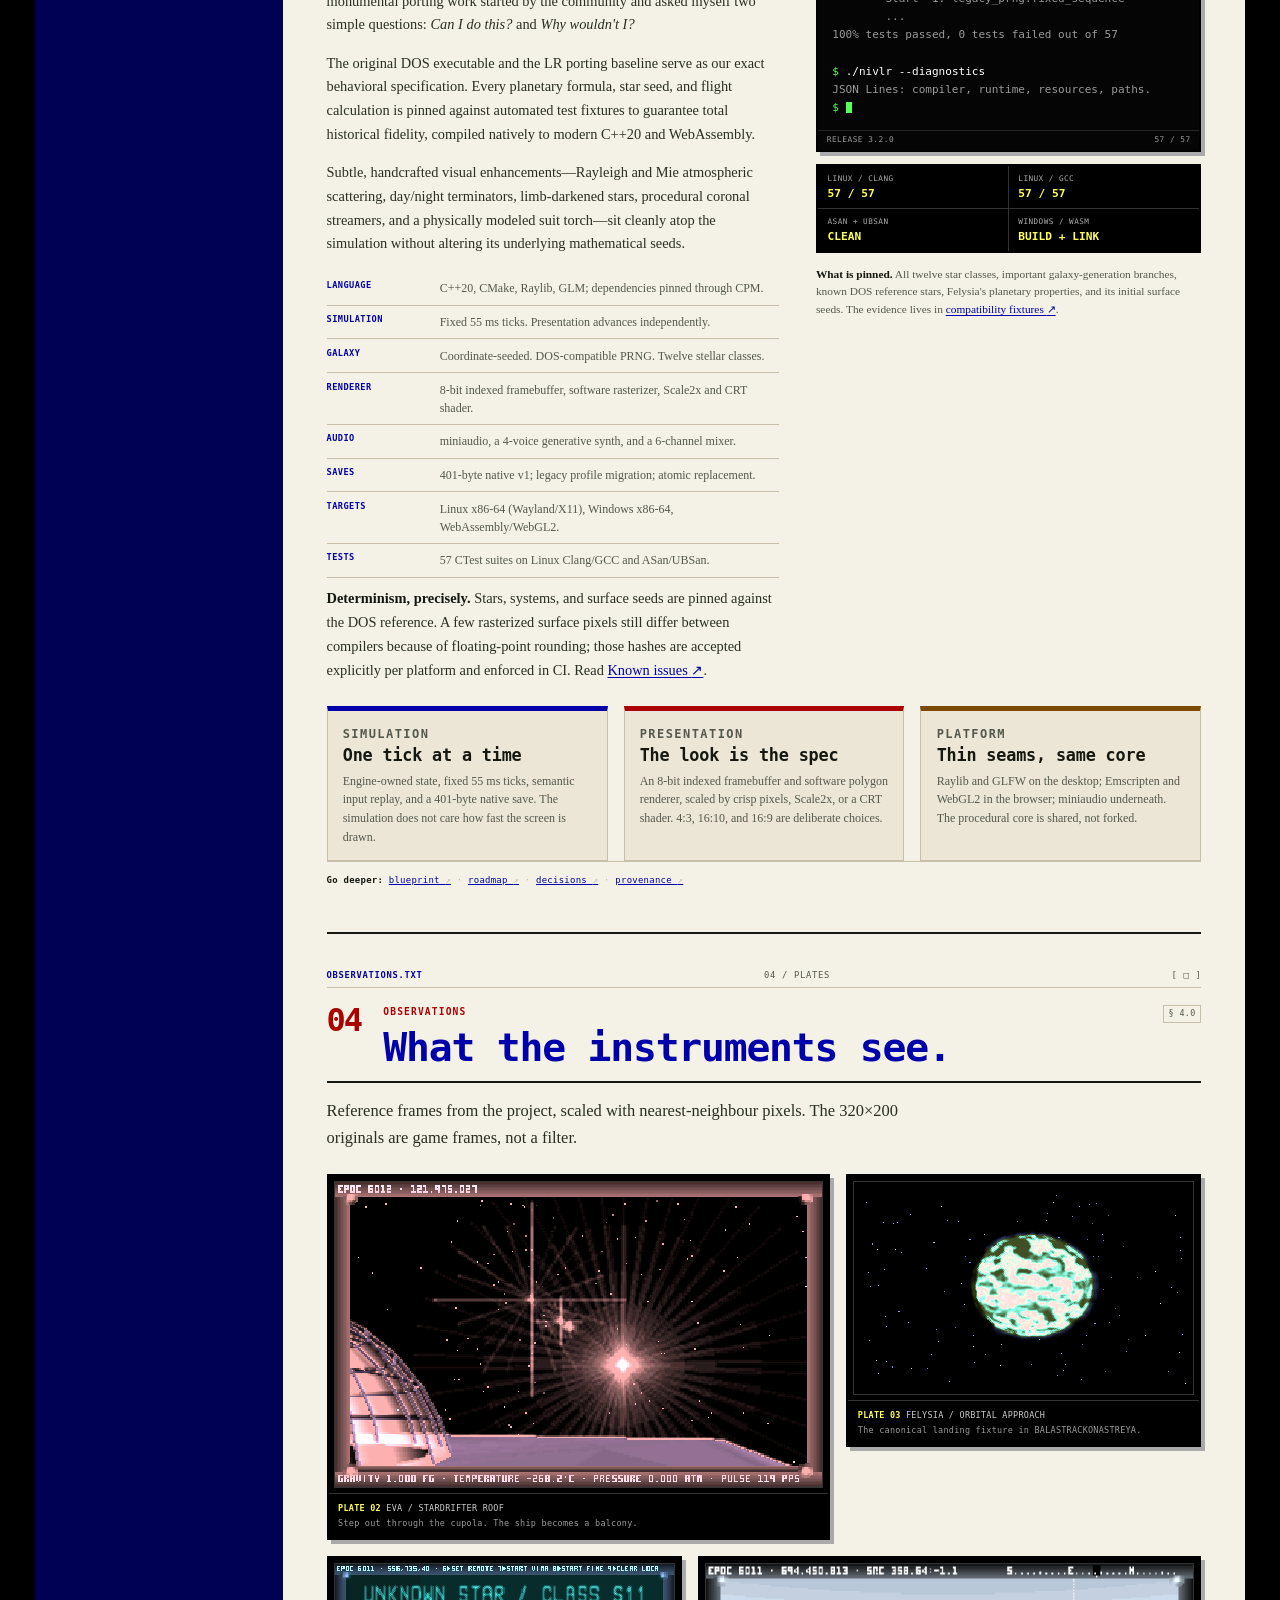
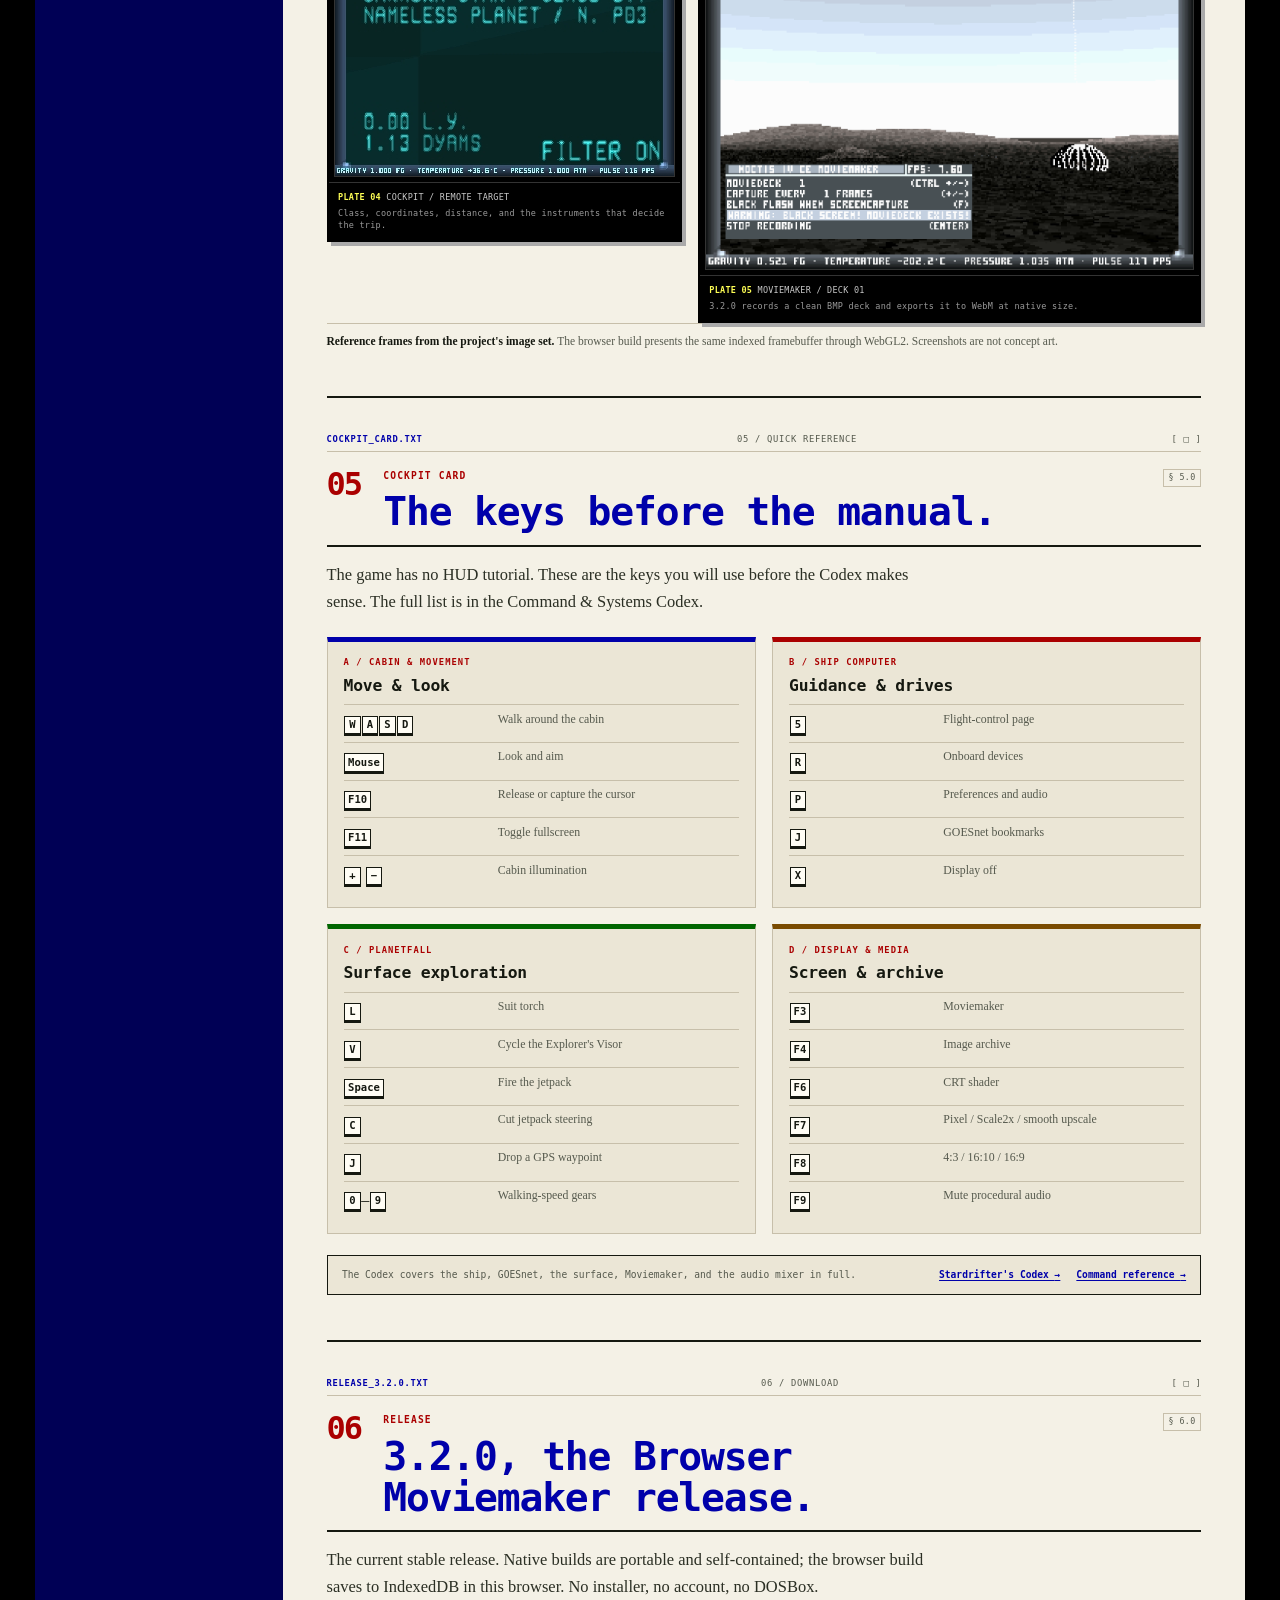
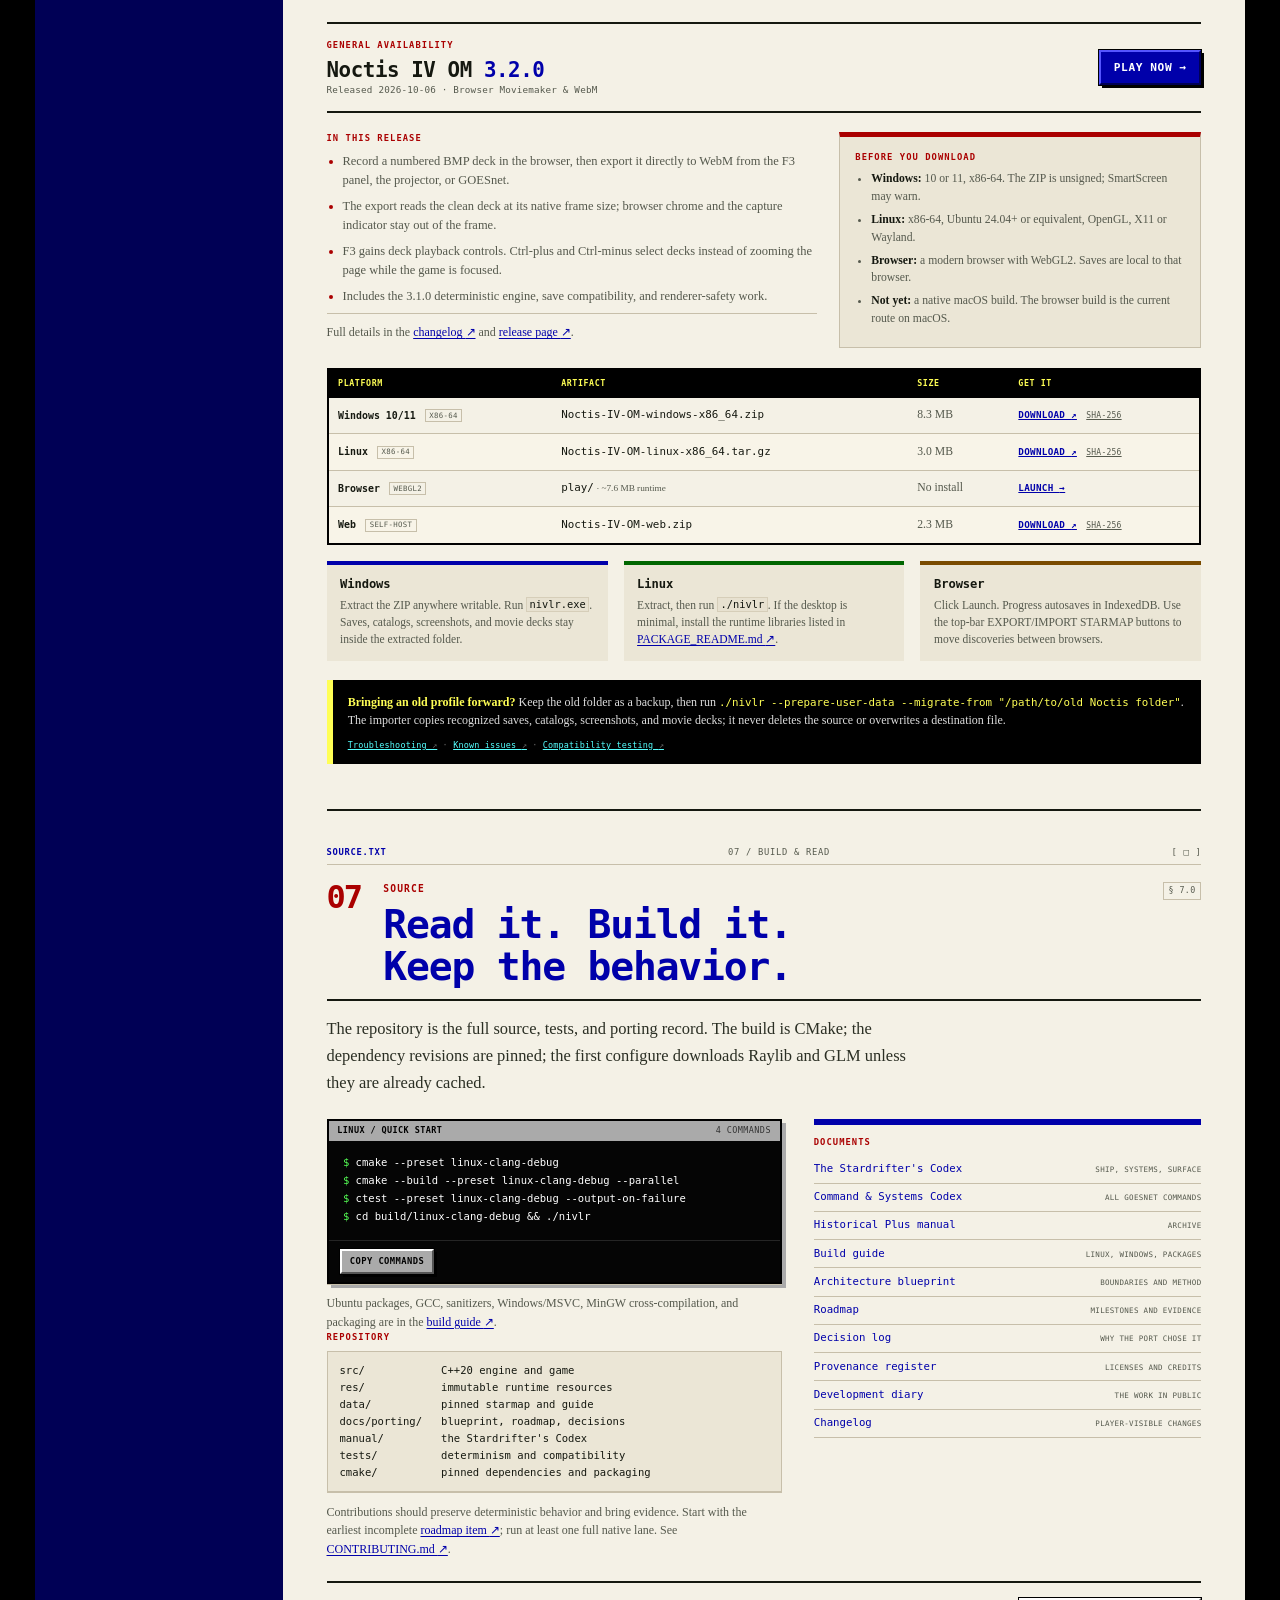
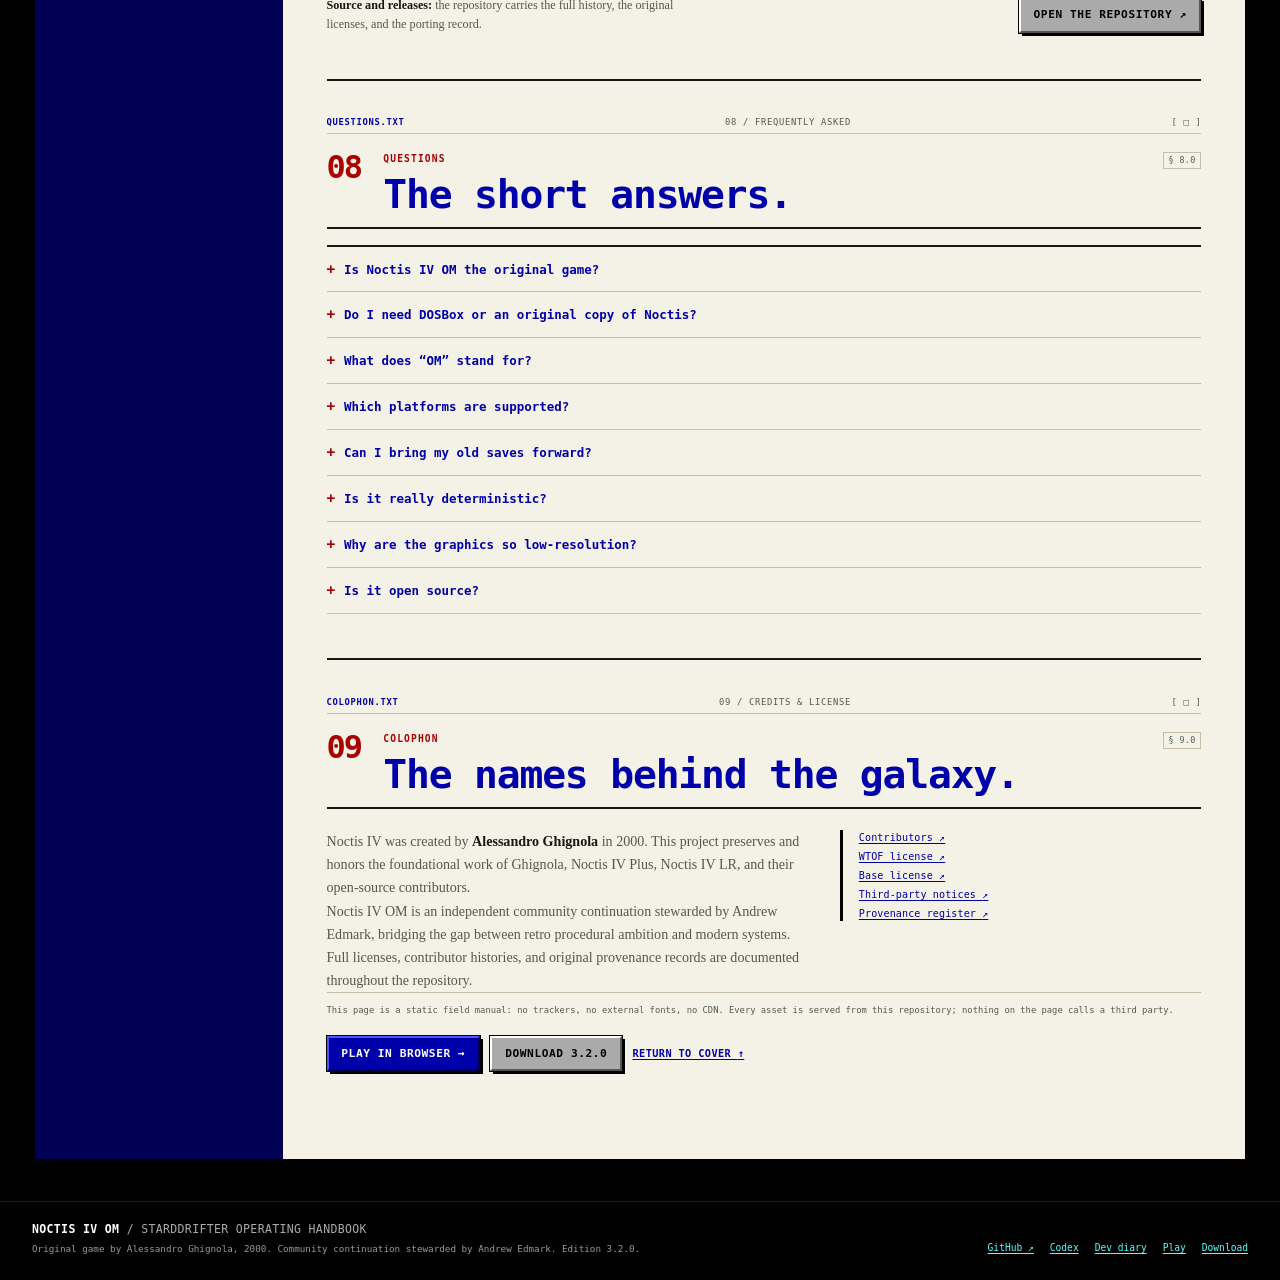
==== commit 9dd3dd80: "Documentation" ====
--- a/index.html
+++ b/index.html
@@ -1,508 +1,828 @@
-<!doctype html>
+<!DOCTYPE html>
 <html lang="en">
 <head>
-  <meta charset="utf-8">
-  <meta name="viewport" content="width=device-width, initial-scale=1">
-  <meta name="description" content="Noctis IV OM is a modern C++20 hybrid of Noctis IV Plus and Noctis IV LR. Download the 3.2.0 release and explore billions of stars across the Noctis galaxy.">
-  <meta name="theme-color" content="#07080b">
-  <title>Noctis IV OM — Space Exploration Without Boundaries</title>
-  <link rel="stylesheet" href="site.css">
+    <meta charset="UTF-8">
+    <meta name="viewport" content="width=device-width, initial-scale=1.0">
+    <title>Noctis IV OM — Stardrifter Operating Handbook</title>
+    <meta name="description" content="Noctis IV OM is a native C++20 hybrid of Noctis IV Plus and Noctis IV LR. Explore a deterministic procedural galaxy, land on uncharted worlds, and play in your browser or download 3.2.0 for Windows and Linux. No DOSBox.">
+    <meta name="theme-color" content="#000000">
+    <meta property="og:title" content="Noctis IV OM — Stardrifter Operating Handbook">
+    <meta property="og:description" content="A quiet galaxy, running natively. The 2000 space-exploration classic, running as a native C++20 game. No DOSBox, no combat, no destination but the one you choose.">
+    <meta property="og:type" content="website">
+    <meta name="twitter:card" content="summary">
+    <link rel="icon" href="favicon.svg" type="image/svg+xml">
+    <link rel="stylesheet" href="home.css">
+    <script src="home.js" defer></script>
 </head>
 <body>
-  <a class="skip-link" href="#main">Skip to the voyage</a>
-
-  <header class="site-header">
-    <div class="header-inner">
-      <a class="wordmark" href="index.html" aria-label="Noctis IV OM home">
-        <span class="wordmark-main">NOCTIS IV</span>
-        <span class="wordmark-mark">OM</span>
-      </a>
-      <nav aria-label="Primary navigation">
-        <a href="#download">Download</a>
-        <a href="#discover">The Galaxy</a>
-        <a href="#gallery">Views</a>
-        <a href="#first-flight">Flight Manual</a>
-        <a href="#controls">Controls</a>
-        <a href="devlog.html">Dev Diary</a>
-        <a href="play/">Play in Browser</a>
-        <a class="nav-cta" href="#download">Get 3.2.0</a>
-      </nav>
+
+<a class="skip" href="#main">Skip to the handbook</a>
+
+<div class="window-bar">
+    <span class="window-name">C:\NOCTIS\OM\HANDBOOK.TXT</span>
+    <span class="window-meta">STARDDRIFTER OPERATING HANDBOOK — EDITION 3.2.0</span>
+    <span class="window-controls" aria-hidden="true">[ □ ]</span>
+</div>
+
+<header class="site-head">
+    <div class="wrap head-inner">
+        <a class="brand" href="#top" aria-label="Noctis IV OM handbook, back to cover">
+            <span class="brand-mark" aria-hidden="true">N</span>
+            <span class="brand-name">NOCTIS IV <span>OM</span></span>
+            <span class="brand-ver">/ POH</span>
+        </a>
+        <nav class="head-nav" aria-label="Primary navigation">
+            <a href="manual/index.html">Codex</a>
+            <a href="https://github.com/aedmark/Noctis-IV-OM" target="_blank" rel="noopener">GitHub <span aria-hidden="true">↗</span></a>
+            <a class="btn primary head-cta" href="play/">Play in browser</a>
+        </nav>
     </div>
-  </header>
-
-  <main id="main">
-    <!-- HERO SECTION -->
-    <section class="hero" aria-labelledby="hero-title">
-      <div class="hero-image" role="img" aria-label="A green ringed world viewed from orbit"></div>
-      <div class="hero-shade"></div>
-      <div class="hero-content">
-        <span class="eyebrow">NOCTIS IV OM // C++20 HYBRID PORT</span>
-        <h1 id="hero-title">The universe is not waiting for you.</h1>
-        <p class="hero-lede">
-          Noctis IV OM brings Noctis IV Plus and Noctis IV LR together into a modern native game:
-          a vast, quiet space-exploration experience about choosing a star, crossing the dark,
-          and being the first person to see what is there.
-        </p>
-        <div class="hero-actions">
-          <a class="btn btn-primary" href="#download">Download 3.2.0 Release</a>
-          <a class="btn btn-secondary" href="play/">Play in Browser</a>
-          <a class="btn btn-secondary" href="#first-flight">How to Fly</a>
+</header>
+
+<main id="main" class="desk" tabindex="-1">
+    <div class="sheet">
+
+        <aside class="rail">
+            <div class="rail-head">
+                <p class="rail-label">PILOT'S OPERATING HANDBOOK</p>
+                <p class="rail-title">NOCTIS <br>IV OM</p>
+                <p class="rail-meta">ED. 3.2.0 / 2026</p>
+            </div>
+            <nav class="rail-nav" aria-label="Handbook contents">
+                <a href="#top"><span>00</span> Cover</a>
+                <a href="#discover"><span>01</span> The quiet</a>
+                <a href="#first-flight"><span>02</span> First flight</a>
+                <a href="#systems"><span>03</span> Under the hull</a>
+                <a href="#gallery"><span>04</span> Plates</a>
+                <a href="#controls"><span>05</span> Cockpit card</a>
+                <a href="#download"><span>06</span> Release</a>
+                <a href="#source"><span>07</span> Source</a>
+                <a href="#faq"><span>08</span> Questions</a>
+                <a href="#credits"><span>09</span> Credits</a>
+            </nav>
+            <div class="rail-chart" aria-hidden="true">
+                <svg viewBox="0 0 180 118" role="presentation" focusable="false">
+                    <rect width="180" height="118" fill="#050505"/>
+                    <g fill="none" stroke="#2d2d2d" stroke-width="1">
+                        <circle cx="90" cy="59" r="48"/>
+                        <circle cx="90" cy="59" r="30"/>
+                        <path d="M8 59h164M90 4v110"/>
+                    </g>
+                    <path d="M23 88 67 61l43 13 34-34" fill="none" stroke="#00aaaa" stroke-width="1.4" stroke-dasharray="4 3"/>
+                    <g fill="#aaaaaa">
+                        <circle cx="23" cy="88" r="1.6"/><circle cx="43" cy="42" r="1.4"/>
+                        <circle cx="67" cy="61" r="2"/><circle cx="112" cy="84" r="1.7"/>
+                        <circle cx="138" cy="34" r="1.5"/><circle cx="154" cy="73" r="1.2"/>
+                    </g>
+                    <circle cx="67" cy="61" r="4.5" fill="none" stroke="#ffff55" stroke-width="1.4"/>
+                    <circle cx="138" cy="34" r="4.5" fill="none" stroke="#55ffff" stroke-width="1.4"/>
+                    <g fill="#ffff55" font-family="monospace" font-size="7" letter-spacing=".08em">
+                        <text x="16" y="101">BAL</text>
+                        <text x="130" y="24">FEL</text>
+                    </g>
+                    <g fill="#55ffff" font-family="monospace" font-size="6" letter-spacing=".08em">
+                        <text x="88" y="10">GALACTIC NORTH</text>
+                        <text x="8" y="20">EPOC 6012</text>
+                    </g>
+                </svg>
+            </div>
+            <p class="rail-status"><span aria-hidden="true"></span> GENERAL AVAILABILITY</p>
+            <p class="rail-note">ORIGINAL GAME<br>ALESSANDRO GHIGNOLA, 2000</p>
+        </aside>
+
+        <div class="paper">
+
+            <section class="chapter cover" id="top" aria-labelledby="cover-title">
+                <div class="chapter-cap">
+                    <span>NIV-OM / POH</span>
+                    <span>00 / COVER</span>
+                    <span aria-hidden="true">[ □ ]</span>
+                </div>
+
+                <div class="cover-grid">
+                    <div class="cover-copy">
+                        <p class="kicker">NOCTIS IV <span>/</span> OPEN MOVEMENT</p>
+                        <h1 id="cover-title">NOCTIS IV <span class="om-mark">OM</span></h1>
+                        <p class="cover-sub">A quiet galaxy, running natively.</p>
+                        <p class="lede">Noctis IV OM is the 2000 space-exploration classic, brought forward as a native game. It pairs the feature set of Noctis IV Plus with the native C++ foundation of Noctis IV LR: a deterministic galaxy, a living ship, and no DOSBox between you and the dark.</p>
+                        <div class="actions">
+                            <a class="btn primary" href="play/">Play in browser <span aria-hidden="true">→</span></a>
+                            <a class="btn" href="#download">Download 3.2.0</a>
+                            <a class="text-link" href="manual/index.html"> Read the Codex <span aria-hidden="true">↗</span></a>
+                        </div>
+                        <p class="meta"><span>WINDOWS</span><span>LINUX</span><span>WEBASSEMBLY</span><span>NO ACCOUNT</span><span>NO DOSBOX</span></p>
+                        <p class="release-stamp"><span>GENERAL AVAILABILITY</span><b>3.2.0</b></p>
+                    </div>
+
+                    <figure class="hero-plate">
+                        <div class="plate-frame">
+                            <img src="doc/img/rings.png" width="717" height="448" alt="A ringed planet and its star seen from orbit in Noctis IV OM.">
+                        </div>
+                        <figcaption>
+                            <span><b>PLATE 01</b> ORBITAL SURVEY / RING SYSTEM</span>
+                            <span class="plate-spec">717 × 448</span>
+                        </figcaption>
+                    </figure>
+                </div>
+
+                <p class="provenance-line"><b>Independent community hybrid.</b> Original Noctis IV by Alessandro Ghignola, 2000. Built from Noctis IV Plus and Noctis IV LR, with their contributors and licenses preserved. <a href="#credits">Credits</a>.</p>
+            </section>
+
+            <section class="chapter" id="discover" aria-labelledby="discover-title">
+                <div class="chapter-cap">
+                    <span>THE_QUIET.TXT</span>
+                    <span>01 / ORIGINS &amp; THE LOOP</span>
+                    <span aria-hidden="true">[ □ ]</span>
+                </div>
+                <div class="chapter-body">
+                    <div class="sec-head">
+                        <span class="sec-num" aria-hidden="true">01</span>
+                        <div>
+                            <p class="kicker">THE QUIET</p>
+                            <h2 id="discover-title">No one is coming to tell you what to do.</h2>
+                        </div>
+                        <span class="sec-ref">§ 1.0</span>
+                    </div>
+
+                    <p class="lede">A vast, procedural galaxy, an analogue starship, and the next coordinate. You read the instruments, pick a point of light, and set out into the dark to see what awaits.</p>
+
+                    <div class="quiet-grid">
+                        <div class="quiet-copy">
+                            <p>When Alessandro Ghignola released <em>Noctis IV</em> in 2000, he built something singular: a space simulator with billions of stars generated deterministically from pure mathematical coordinates. You awaken as a Felysian stardrifter aboard a living biological vessel, free to wander anywhere across the cosmos.</p>
+                            <p>The exploration loop is contemplative, atmospheric, and quiet. Read the stellar spectral class and distance. Engage the sub-light Vimana drive across the void. Deploy the planetary capsule down into an alien atmosphere, walk across an untouched horizon, and leave an entry in the starmap for the next explorer.</p>
+                            <p>Noctis IV OM revives this experience for modern hardware. It unites the expanded features of Noctis IV Plus (panoramas, Moviemaker, celestial catalogs) with the native C++20 architecture of Noctis IV LR—running seamlessly on modern desktop systems and directly in the browser.</p>
+                            <blockquote class="pull">
+                                <p>The galaxy is computed, not stored. The same coordinate can produce the same world again.</p>
+                            </blockquote>
+                        </div>
+
+                        <aside class="side-note" aria-label="The ship and its lineage">
+                            <p class="card-label">THE SHIP</p>
+                            <figure class="ship-plate">
+                                <img src="doc/img/SD.JPG" width="320" height="200" loading="lazy" alt="The Stardrifter, a flat teal exploration vessel, against a field of stars.">
+                                <figcaption>STARDRIFTER / LONG-RANGE EXPLORATION VESSEL</figcaption>
+                            </figure>
+                            <p class="side-copy">A biological vessel you inhabit rather than menu through. The cabin is the interface: a central console, two right-hand bulkheads, and a cupola that opens onto the hull.</p>
+
+                            <p class="card-label lineage-label">LINEAGE</p>
+                            <dl class="lineage">
+                                <div><dt>2000 / NOCTIS IV</dt><dd>Alessandro Ghignola's original DOS game.</dd></div>
+                                <div><dt>PLUS / EXPANSION</dt><dd>Expanded feature set, panoramas, Moviemaker.</dd></div>
+                                <div><dt>LR / C++ PORT</dt><dd>Native translation and its contributors.</dd></div>
+                                <div><dt>2026 / OM</dt><dd>This hybrid. Plus features, LR foundation.</dd></div>
+                            </dl>
+                            <p class="side-foot"><a href="docs/porting/PROVENANCE.md">Provenance register</a> <span aria-hidden="true">·</span> <a href="https://github.com/aedmark/Noctis-IV-OM" target="_blank" rel="noopener">Repository <span aria-hidden="true">↗</span></a></p>
+                        </aside>
+                    </div>
+
+                    <p class="callout"><b>Pure exploration.</b> A quiet, contemplative journey where your curiosity is the only navigation marker.</p>
+
+                    <ol class="loop" aria-label="The exploration loop">
+                        <li>
+                            <span class="loop-num" aria-hidden="true">01</span>
+                            <h3>READ</h3>
+                            <p>Star class, distance, atmosphere, gravity.</p>
+                        </li>
+                        <li>
+                            <span class="loop-num" aria-hidden="true">02</span>
+                            <h3>CHOOSE</h3>
+                            <p>Lock a target in GOESnet.</p>
+                        </li>
+                        <li>
+                            <span class="loop-num" aria-hidden="true">03</span>
+                            <h3>CROSS</h3>
+                            <p>Vimana sub-light, or a lithium jump.</p>
+                        </li>
+                        <li>
+                            <span class="loop-num" aria-hidden="true">04</span>
+                            <h3>LAND</h3>
+                            <p>Capsule down. Pick a site.</p>
+                        </li>
+                        <li>
+                            <span class="loop-num" aria-hidden="true">05</span>
+                            <h3>RECORD</h3>
+                            <p>Name the world. Leave a note.</p>
+                        </li>
+                    </ol>
+                </div>
+            </section>
+
+            <section class="chapter" id="first-flight" aria-labelledby="flight-title">
+                <div class="chapter-cap">
+                    <span>FIRST_FLIGHT.TXT</span>
+                    <span>02 / COLD START TO FELYSIA</span>
+                    <span aria-hidden="true">[ □ ]</span>
+                </div>
+                <div class="chapter-body">
+                    <div class="sec-head">
+                        <span class="sec-num" aria-hidden="true">02</span>
+                        <div>
+                            <p class="kicker">FIRST FLIGHT</p>
+                            <h2 id="flight-title">A first flight that actually works.</h2>
+                        </div>
+                        <span class="sec-ref">§ 2.0</span>
+                    </div>
+
+                    <p class="lede">Noctis does not put a marker on the next objective. The ship is the interface. This is the shortest reliable route from a cold launch to standing on Felysia.</p>
+
+                    <div class="flight-grid">
+                        <ol class="flight-steps">
+                            <li>
+                                <span class="step-num" aria-hidden="true">01</span>
+                                <div class="step-body">
+                                    <h3>Walk the cabin</h3>
+                                    <p><kbd>W</kbd><kbd>A</kbd><kbd>S</kbd><kbd>D</kbd> moves; the mouse looks. The central console is the flight computer. The right-hand bulkhead holds the GOESnet terminal and the planetary atlas. <kbd>F1</kbd> brings up the in-cockpit reminder.</p>
+                                </div>
+                            </li>
+                            <li>
+                                <span class="step-num" aria-hidden="true">02</span>
+                                <div class="step-body">
+                                    <h3>Lock the home system</h3>
+                                    <p>At the GOESnet console, type <code>HELP</code> for the syntax if you need it, then <code>ST BALASTRACKONASTREYA</code>. That locks the Felysian home system as your remote target.</p>
+                                </div>
+                            </li>
+                            <li>
+                                <span class="step-num" aria-hidden="true">03</span>
+                                <div class="step-body">
+                                    <h3>Cross the dark</h3>
+                                    <p>At the central console, press <kbd>5</kbd> for flight control, then <kbd>7</kbd> to engage the Vimana drive. The distance counter is the only progress bar you get.</p>
+                                </div>
+                            </li>
+                            <li>
+                                <span class="step-num" aria-hidden="true">04</span>
+                                <div class="step-body">
+                                    <h3>Choose a world</h3>
+                                    <p>In the destination system, open the planetary list on the left terminal. Press <kbd>5</kbd>, then <kbd>8</kbd> for local approach. Read gravity, pressure, and atmosphere before you commit.</p>
+                                </div>
+                            </li>
+                            <li>
+                                <span class="step-num" aria-hidden="true">05</span>
+                                <div class="step-body">
+                                    <h3>Land</h3>
+                                    <p>Press <kbd>5</kbd>, then <kbd>9</kbd> for the surface capsule. In the atlas, move the landing reticle with the arrow keys and press <kbd>Enter</kbd>.</p>
+                                </div>
+                            </li>
+                            <li>
+                                <span class="step-num" aria-hidden="true">06</span>
+                                <div class="step-body">
+                                    <h3>Step outside</h3>
+                                    <p><kbd>W</kbd><kbd>A</kbd><kbd>S</kbd><kbd>D</kbd> to walk, <kbd>L</kbd> for the suit torch, <kbd>V</kbd> to cycle the visor, <kbd>Space</kbd> to fire the jetpack. Walk back into the capsule to return to orbit.</p>
+                                </div>
+                            </li>
+                        </ol>
+
+                        <aside class="flight-card" aria-label="GOESnet and flight-control command card">
+                            <div class="terminal">
+                                <div class="terminal-bar"><span>GOESNET / BULKHEAD 0</span><span>COMMAND CARD</span></div>
+                                <div class="terminal-body">
+<pre><span class="t-dim">NOCTIS IV OM / COMMAND ENTRY</span>
+
+<span class="t-prompt">&gt;</span> <span class="t-cmd">HELP</span>
+<span class="t-prompt">&gt;</span> <span class="t-cmd">ST BALASTRACKONASTREYA</span>
+<span class="t-prompt">&gt;</span> <span class="t-cmd">ST FELYSIA</span> <span class="t-dim">(after arrival)</span>
+
+<span class="t-cyan">FLIGHT CONTROL / PAGE 5</span>
+<span class="t-dim">[7]</span> <span class="t-cmd">VIMANA</span>
+<span class="t-dim">[8]</span> <span class="t-cmd">LOCAL APPROACH</span>
+<span class="t-dim">[9]</span> <span class="t-cmd">SURFACE CAPSULE</span>
+
+<span class="t-prompt">&gt;</span> <span class="t-cursor" aria-hidden="true"></span></pre>
+                                </div>
+                                <div class="terminal-foot"><span>INPUTS, NOT RECORDED OUTPUT</span><span>F1 / HELP</span></div>
+                            </div>
+                            <p class="specimen-note"><b>Read the card.</b> The game generates the output. These are the commands and console keys that get you to the surface without guessing.</p>
+
+                            <div class="guide-note">
+                                <p class="card-label">RECOMMENDED FIRST LANDING</p>
+                                <h3>FELYSIA</h3>
+                                <p>The canonical surface fixture in <code>BALASTRACKONASTREYA</code>. A good first world, not a tutorial. The Codex has the <a href="manual/index.html#capsule-descent">capsule procedure</a> and the <a href="manual/index.html#goesnet-architecture">GOESnet reference</a>.</p>
+                            </div>
+                        </aside>
+                    </div>
+
+                    <p class="flight-foot"><b>If you get lost:</b> <kbd>F1</kbd> opens the in-cockpit help, <kbd>Esc</kbd> releases the mouse, <kbd>F10</kbd> locks it again, and <kbd>F11</kbd> toggles fullscreen. The full key list is in the <a href="manual/commands.html">Command &amp; Systems Codex</a>.</p>
+                </div>
+            </section>
+
+            <section class="chapter" id="systems" aria-labelledby="systems-title">
+                <div class="chapter-cap">
+                    <span>THE_INSTRUMENT.TXT</span>
+                    <span>03 / ENGINE &amp; COMPATIBILITY</span>
+                    <span aria-hidden="true">[ □ ]</span>
+                </div>
+                <div class="chapter-body">
+                    <div class="sec-head">
+                        <span class="sec-num" aria-hidden="true">03</span>
+                        <div>
+                            <p class="kicker">UNDER THE HULL</p>
+                            <h2 id="systems-title">The old game is the specification. The new engine is the work.</h2>
+                        </div>
+                        <span class="sec-ref">§ 3.0</span>
+                    </div>
+
+                    <p class="lede">The surface is deliberately 1990s: a 320×200 indexed framebuffer, flat-shaded polygons, a palette. Under it is a C++20 engine with fixed-tick simulation, explicit platform seams, and compatibility fixtures that decide what “finished” means.</p>
+
+                    <div class="system-grid">
+                        <div class="system-copy">
+                            <p>Noctis IV has captivated nerds for decades, but keeping a DOS-era assembly and C codebase alive on modern hardware is notoriously demanding. After spending months reverse-engineering Sierra’s SCI engine, I saw the monumental porting work started by the community and asked myself two simple questions: <em>Can I do this?</em> and <em>Why wouldn't I?</em></p>
+                            <p>The original DOS executable and the LR porting baseline serve as our exact behavioral specification. Every planetary formula, star seed, and flight calculation is pinned against automated test fixtures to guarantee total historical fidelity, compiled natively to modern C++20 and WebAssembly.</p>
+                            <p>Subtle, handcrafted visual enhancements—Rayleigh and Mie atmospheric scattering, day/night terminators, limb-darkened stars, procedural coronal streamers, and a physically modeled suit torch—sit cleanly atop the simulation without altering its underlying mathematical seeds.</p>
+
+                            <table class="spec-table">
+                                <caption class="visually-hidden">Noctis IV OM implementation at a glance</caption>
+                                <tbody>
+                                    <tr><th scope="row">Language</th><td>C++20, CMake, Raylib, GLM; dependencies pinned through CPM.</td></tr>
+                                    <tr><th scope="row">Simulation</th><td>Fixed 55 ms ticks. Presentation advances independently.</td></tr>
+                                    <tr><th scope="row">Galaxy</th><td>Coordinate-seeded. DOS-compatible PRNG. Twelve stellar classes.</td></tr>
+                                    <tr><th scope="row">Renderer</th><td>8-bit indexed framebuffer, software rasterizer, Scale2x and CRT shader.</td></tr>
+                                    <tr><th scope="row">Audio</th><td>miniaudio, a 4-voice generative synth, and a 6-channel mixer.</td></tr>
+                                    <tr><th scope="row">Saves</th><td>401-byte native v1; legacy profile migration; atomic replacement.</td></tr>
+                                    <tr><th scope="row">Targets</th><td>Linux x86-64 (Wayland/X11), Windows x86-64, WebAssembly/WebGL2.</td></tr>
+                                    <tr><th scope="row">Tests</th><td>57 CTest suites on Linux Clang/GCC and ASan/UBSan.</td></tr>
+                                </tbody>
+                            </table>
+
+                            <p class="small-note"><b>Determinism, precisely.</b> Stars, systems, and surface seeds are pinned against the DOS reference. A few rasterized surface pixels still differ between compilers because of floating-point rounding; those hashes are accepted explicitly per platform and enforced in CI. Read <a href="https://github.com/aedmark/Noctis-IV-OM/blob/master/KNOWN_ISSUES.md" target="_blank" rel="noopener">Known issues <span aria-hidden="true">↗</span></a>.</p>
+                        </div>
+
+                        <aside class="proof" aria-label="Build and test evidence">
+                            <div class="terminal">
+                                <div class="terminal-bar"><span>LINUX / CLANG DEBUG</span><span>SPECIMEN</span></div>
+                                <div class="terminal-body">
+<pre><span class="t-prompt">$</span> <span class="t-cmd">ctest --preset linux-clang-debug --output-on-failure</span>
+<span class="t-dim">Test project build/linux-clang-debug</span>
+<span class="t-dim">        Start  1: legacy_prng.fixed_sequence</span>
+<span class="t-dim">        ...</span>
+<span class="t-dim">100% tests passed, 0 tests failed out of 57</span>
+
+<span class="t-prompt">$</span> <span class="t-cmd">./nivlr --diagnostics</span>
+<span class="t-dim">JSON Lines: compiler, runtime, resources, paths.</span>
+<span class="t-prompt">$</span> <span class="t-cursor" aria-hidden="true"></span></pre>
+                                </div>
+                                <div class="terminal-foot"><span>RELEASE 3.2.0</span><span>57 / 57</span></div>
+                            </div>
+
+                            <dl class="proof-list">
+                                <div><dt>Linux / Clang</dt><dd>57 / 57</dd></div>
+                                <div><dt>Linux / GCC</dt><dd>57 / 57</dd></div>
+                                <div><dt>ASan + UBSan</dt><dd>CLEAN</dd></div>
+                                <div><dt>Windows / WASM</dt><dd>BUILD + LINK</dd></div>
+                            </dl>
+
+                            <p class="specimen-note"><b>What is pinned.</b> All twelve star classes, important galaxy-generation branches, known DOS reference stars, Felysia's planetary properties, and its initial surface seeds. The evidence lives in <a href="https://github.com/aedmark/Noctis-IV-OM/blob/master/docs/porting/COMPATIBILITY_FIXTURES.md" target="_blank" rel="noopener">compatibility fixtures <span aria-hidden="true">↗</span></a>.</p>
+                        </aside>
+                    </div>
+
+                    <div class="architecture">
+                        <article>
+                            <p class="card-label">SIMULATION</p>
+                            <h3>One tick at a time</h3>
+                            <p>Engine-owned state, fixed 55 ms ticks, semantic input replay, and a 401-byte native save. The simulation does not care how fast the screen is drawn.</p>
+                        </article>
+                        <article>
+                            <p class="card-label">PRESENTATION</p>
+                            <h3>The look is the spec</h3>
+                            <p>An 8-bit indexed framebuffer and software polygon renderer, scaled by crisp pixels, Scale2x, or a CRT shader. 4:3, 16:10, and 16:9 are deliberate choices.</p>
+                        </article>
+                        <article>
+                            <p class="card-label">PLATFORM</p>
+                            <h3>Thin seams, same core</h3>
+                            <p>Raylib and GLFW on the desktop; Emscripten and WebGL2 in the browser; miniaudio underneath. The procedural core is shared, not forked.</p>
+                        </article>
+                    </div>
+
+                    <p class="doc-line"><b>Go deeper:</b> <a href="https://github.com/aedmark/Noctis-IV-OM/blob/master/docs/porting/BLUEPRINT.md" target="_blank" rel="noopener">blueprint <span aria-hidden="true">↗</span></a> <span aria-hidden="true">·</span> <a href="https://github.com/aedmark/Noctis-IV-OM/blob/master/docs/porting/ROADMAP.md" target="_blank" rel="noopener">roadmap <span aria-hidden="true">↗</span></a> <span aria-hidden="true">·</span> <a href="https://github.com/aedmark/Noctis-IV-OM/blob/master/docs/porting/DECISIONS.md" target="_blank" rel="noopener">decisions <span aria-hidden="true">↗</span></a> <span aria-hidden="true">·</span> <a href="https://github.com/aedmark/Noctis-IV-OM/blob/master/docs/porting/PROVENANCE.md" target="_blank" rel="noopener">provenance <span aria-hidden="true">↗</span></a></p>
+                </div>
+            </section>
+
+            <section class="chapter" id="gallery" aria-labelledby="gallery-title">
+                <div class="chapter-cap">
+                    <span>OBSERVATIONS.TXT</span>
+                    <span>04 / PLATES</span>
+                    <span aria-hidden="true">[ □ ]</span>
+                </div>
+                <div class="chapter-body">
+                    <div class="sec-head">
+                        <span class="sec-num" aria-hidden="true">04</span>
+                        <div>
+                            <p class="kicker">OBSERVATIONS</p>
+                            <h2 id="gallery-title">What the instruments see.</h2>
+                        </div>
+                        <span class="sec-ref">§ 4.0</span>
+                    </div>
+
+                    <p class="lede">Reference frames from the project, scaled with nearest-neighbour pixels. The 320×200 originals are game frames, not a filter.</p>
+
+                    <div class="plate-grid">
+                        <figure class="plate plate-wide">
+                            <div class="plate-frame">
+                                <img src="doc/img/roof.png" width="960" height="600" loading="lazy" alt="The view from the Stardrifter's roof: a pink starfield, a bright star, and the curved hull.">
+                            </div>
+                            <figcaption>
+                                <span><b>PLATE 02</b> EVA / STARDRIFTER ROOF</span>
+                                <span>Step out through the cupola. The ship becomes a balcony.</span>
+                            </figcaption>
+                        </figure>
+
+                        <figure class="plate plate-narrow">
+                            <div class="plate-frame">
+                                <img src="doc/img/FELYSIA.GIF" width="320" height="200" loading="lazy" alt="Felysia, a pale green planet, against a black starfield.">
+                            </div>
+                            <figcaption>
+                                <span><b>PLATE 03</b> FELYSIA / ORBITAL APPROACH</span>
+                                <span>The canonical landing fixture in BALASTRACKONASTREYA.</span>
+                            </figcaption>
+                        </figure>
+
+                        <figure class="plate plate-narrow">
+                            <div class="plate-frame">
+                                <img src="doc/img/HUD.JPG" width="320" height="200" loading="lazy" alt="Cockpit telemetry showing an unknown S11 star and a nameless planet at 1.13 diameters.">
+                            </div>
+                            <figcaption>
+                                <span><b>PLATE 04</b> COCKPIT / REMOTE TARGET</span>
+                                <span>Class, coordinates, distance, and the instruments that decide the trip.</span>
+                            </figcaption>
+                        </figure>
+
+                        <figure class="plate plate-wide">
+                            <div class="plate-frame">
+                                <img src="doc/img/moviemaker.png" width="640" height="400" loading="lazy" alt="Moviemaker deck controls over a dark planetary horizon, set to capture every frame.">
+                            </div>
+                            <figcaption>
+                                <span><b>PLATE 05</b> MOVIEMAKER / DECK 01</span>
+                                <span>3.2.0 records a clean BMP deck and exports it to WebM at native size.</span>
+                            </figcaption>
+                        </figure>
+                    </div>
+
+                    <p class="plate-note"><b>Reference frames from the project's image set.</b> The browser build presents the same indexed framebuffer through WebGL2. Screenshots are not concept art.</p>
+                </div>
+            </section>
+
+            <section class="chapter" id="controls" aria-labelledby="controls-title">
+                <div class="chapter-cap">
+                    <span>COCKPIT_CARD.TXT</span>
+                    <span>05 / QUICK REFERENCE</span>
+                    <span aria-hidden="true">[ □ ]</span>
+                </div>
+                <div class="chapter-body">
+                    <div class="sec-head">
+                        <span class="sec-num" aria-hidden="true">05</span>
+                        <div>
+                            <p class="kicker">COCKPIT CARD</p>
+                            <h2 id="controls-title">The keys before the manual.</h2>
+                        </div>
+                        <span class="sec-ref">§ 5.0</span>
+                    </div>
+
+                    <p class="lede">The game has no HUD tutorial. These are the keys you will use before the Codex makes sense. The full list is in the Command &amp; Systems Codex.</p>
+
+                    <div class="controls-grid">
+                        <section class="control-card" aria-labelledby="controls-cabin">
+                            <p class="card-label">A / CABIN &amp; MOVEMENT</p>
+                            <h3 id="controls-cabin">Move &amp; look</h3>
+                            <dl>
+                                <div><dt><kbd>W</kbd><kbd>A</kbd><kbd>S</kbd><kbd>D</kbd></dt><dd>Walk around the cabin</dd></div>
+                                <div><dt><kbd>Mouse</kbd></dt><dd>Look and aim</dd></div>
+                                <div><dt><kbd>F10</kbd></dt><dd>Release or capture the cursor</dd></div>
+                                <div><dt><kbd>F11</kbd></dt><dd>Toggle fullscreen</dd></div>
+                                <div><dt><kbd>+</kbd> <kbd>−</kbd></dt><dd>Cabin illumination</dd></div>
+                            </dl>
+                        </section>
+
+                        <section class="control-card" aria-labelledby="controls-ship">
+                            <p class="card-label">B / SHIP COMPUTER</p>
+                            <h3 id="controls-ship">Guidance &amp; drives</h3>
+                            <dl>
+                                <div><dt><kbd>5</kbd></dt><dd>Flight-control page</dd></div>
+                                <div><dt><kbd>R</kbd></dt><dd>Onboard devices</dd></div>
+                                <div><dt><kbd>P</kbd></dt><dd>Preferences and audio</dd></div>
+                                <div><dt><kbd>J</kbd></dt><dd>GOESnet bookmarks</dd></div>
+                                <div><dt><kbd>X</kbd></dt><dd>Display off</dd></div>
+                            </dl>
+                        </section>
+
+                        <section class="control-card" aria-labelledby="controls-surface">
+                            <p class="card-label">C / PLANETFALL</p>
+                            <h3 id="controls-surface">Surface exploration</h3>
+                            <dl>
+                                <div><dt><kbd>L</kbd></dt><dd>Suit torch</dd></div>
+                                <div><dt><kbd>V</kbd></dt><dd>Cycle the Explorer's Visor</dd></div>
+                                <div><dt><kbd>Space</kbd></dt><dd>Fire the jetpack</dd></div>
+                                <div><dt><kbd>C</kbd></dt><dd>Cut jetpack steering</dd></div>
+                                <div><dt><kbd>J</kbd></dt><dd>Drop a GPS waypoint</dd></div>
+                                <div><dt><kbd>0</kbd>–<kbd>9</kbd></dt><dd>Walking-speed gears</dd></div>
+                            </dl>
+                        </section>
+
+                        <section class="control-card" aria-labelledby="controls-media">
+                            <p class="card-label">D / DISPLAY &amp; MEDIA</p>
+                            <h3 id="controls-media">Screen &amp; archive</h3>
+                            <dl>
+                                <div><dt><kbd>F3</kbd></dt><dd>Moviemaker</dd></div>
+                                <div><dt><kbd>F4</kbd></dt><dd>Image archive</dd></div>
+                                <div><dt><kbd>F6</kbd></dt><dd>CRT shader</dd></div>
+                                <div><dt><kbd>F7</kbd></dt><dd>Pixel / Scale2x / smooth upscale</dd></div>
+                                <div><dt><kbd>F8</kbd></dt><dd>4:3 / 16:10 / 16:9</dd></div>
+                                <div><dt><kbd>F9</kbd></dt><dd>Mute procedural audio</dd></div>
+                            </dl>
+                        </section>
+                    </div>
+
+                    <div class="manual-bar">
+                        <span>The Codex covers the ship, GOESnet, the surface, Moviemaker, and the audio mixer in full.</span>
+                        <span class="manual-links"><a href="manual/index.html">Stardrifter's Codex <span aria-hidden="true">→</span></a> <a href="manual/commands.html">Command reference <span aria-hidden="true">→</span></a></span>
+                    </div>
+                </div>
+            </section>
+
+            <section class="chapter" id="download" aria-labelledby="download-title">
+                <div class="chapter-cap">
+                    <span>RELEASE_3.2.0.TXT</span>
+                    <span>06 / DOWNLOAD</span>
+                    <span aria-hidden="true">[ □ ]</span>
+                </div>
+                <div class="chapter-body">
+                    <div class="sec-head">
+                        <span class="sec-num" aria-hidden="true">06</span>
+                        <div>
+                            <p class="kicker">RELEASE</p>
+                            <h2 id="download-title">3.2.0, the Browser Moviemaker release.</h2>
+                        </div>
+                        <span class="sec-ref">§ 6.0</span>
+                    </div>
+
+                    <p class="lede">The current stable release. Native builds are portable and self-contained; the browser build saves to IndexedDB in this browser. No installer, no account, no DOSBox.</p>
+
+                    <div class="release-head">
+                        <div>
+                            <p class="card-label">GENERAL AVAILABILITY</p>
+                            <p class="release-title">Noctis IV OM <b>3.2.0</b></p>
+                            <p class="release-date">Released 2026-10-06 · Browser Moviemaker &amp; WebM</p>
+                        </div>
+                        <a class="btn primary" href="play/">Play now <span aria-hidden="true">→</span></a>
+                    </div>
+
+                    <div class="release-grid">
+                        <div class="release-copy">
+                            <p class="card-label">IN THIS RELEASE</p>
+                            <ul class="release-list">
+                                <li>Record a numbered BMP deck in the browser, then export it directly to WebM from the F3 panel, the projector, or GOESnet.</li>
+                                <li>The export reads the clean deck at its native frame size; browser chrome and the capture indicator stay out of the frame.</li>
+                                <li>F3 gains deck playback controls. Ctrl-plus and Ctrl-minus select decks instead of zooming the page while the game is focused.</li>
+                                <li>Includes the 3.1.0 deterministic engine, save compatibility, and renderer-safety work.</li>
+                            </ul>
+                            <p class="small-note">Full details in the <a href="https://github.com/aedmark/Noctis-IV-OM/blob/master/CHANGELOG.md" target="_blank" rel="noopener">changelog <span aria-hidden="true">↗</span></a> and <a href="https://github.com/aedmark/Noctis-IV-OM/releases/tag/v3.2.0" target="_blank" rel="noopener">release page <span aria-hidden="true">↗</span></a>.</p>
+                        </div>
+
+                        <div class="requirements">
+                            <p class="card-label">BEFORE YOU DOWNLOAD</p>
+                            <ul>
+                                <li><b>Windows:</b> 10 or 11, x86-64. The ZIP is unsigned; SmartScreen may warn.</li>
+                                <li><b>Linux:</b> x86-64, Ubuntu 24.04+ or equivalent, OpenGL, X11 or Wayland.</li>
+                                <li><b>Browser:</b> a modern browser with WebGL2. Saves are local to that browser.</li>
+                                <li><b>Not yet:</b> a native macOS build. The browser build is the current route on macOS.</li>
+                            </ul>
+                        </div>
+                    </div>
+
+                    <div class="manifest-wrap">
+                        <table class="manifest">
+                            <caption class="visually-hidden">Noctis IV OM 3.2.0 downloads</caption>
+                            <thead>
+                                <tr><th scope="col">Platform</th><th scope="col">Artifact</th><th scope="col">Size</th><th scope="col">Get it</th></tr>
+                            </thead>
+                            <tbody>
+                                <tr>
+                                    <th scope="row" data-label="Platform">Windows 10/11 <span class="tag">X86-64</span></th>
+                                    <td data-label="Artifact"><code>Noctis-IV-OM-windows-x86_64.zip</code></td>
+                                    <td data-label="Size">8.3 MB</td>
+                                    <td data-label="Get it"><a class="dl" href="https://github.com/aedmark/Noctis-IV-OM/releases/download/v3.2.0/Noctis-IV-OM-windows-x86_64.zip">Download <span aria-hidden="true">↗</span></a> <a class="sum" href="https://github.com/aedmark/Noctis-IV-OM/releases/download/v3.2.0/Noctis-IV-OM-windows-x86_64.zip.sha256" target="_blank" rel="noopener">SHA-256</a></td>
+                                </tr>
+                                <tr>
+                                    <th scope="row" data-label="Platform">Linux <span class="tag">X86-64</span></th>
+                                    <td data-label="Artifact"><code>Noctis-IV-OM-linux-x86_64.tar.gz</code></td>
+                                    <td data-label="Size">3.0 MB</td>
+                                    <td data-label="Get it"><a class="dl" href="https://github.com/aedmark/Noctis-IV-OM/releases/download/v3.2.0/Noctis-IV-OM-linux-x86_64.tar.gz">Download <span aria-hidden="true">↗</span></a> <a class="sum" href="https://github.com/aedmark/Noctis-IV-OM/releases/download/v3.2.0/Noctis-IV-OM-linux-x86_64.tar.gz.sha256" target="_blank" rel="noopener">SHA-256</a></td>
+                                </tr>
+                                <tr>
+                                    <th scope="row" data-label="Platform">Browser <span class="tag">WEBGL2</span></th>
+                                    <td data-label="Artifact"><code>play/</code> <span class="dim">· ~7.6 MB runtime</span></td>
+                                    <td data-label="Size">No install</td>
+                                    <td data-label="Get it"><a class="dl" href="play/">Launch <span aria-hidden="true">→</span></a></td>
+                                </tr>
+                                <tr>
+                                    <th scope="row" data-label="Platform">Web <span class="tag">SELF-HOST</span></th>
+                                    <td data-label="Artifact"><code>Noctis-IV-OM-web.zip</code></td>
+                                    <td data-label="Size">2.3 MB</td>
+                                    <td data-label="Get it"><a class="dl" href="https://github.com/aedmark/Noctis-IV-OM/releases/download/v3.2.0/Noctis-IV-OM-web.zip">Download <span aria-hidden="true">↗</span></a> <a class="sum" href="https://github.com/aedmark/Noctis-IV-OM/releases/download/v3.2.0/Noctis-IV-OM-web.zip.sha256" target="_blank" rel="noopener">SHA-256</a></td>
+                                </tr>
+                            </tbody>
+                        </table>
+                    </div>
+
+                    <div class="install-notes">
+                        <article>
+                            <h3>Windows</h3>
+                            <p>Extract the ZIP anywhere writable. Run <code>nivlr.exe</code>. Saves, catalogs, screenshots, and movie decks stay inside the extracted folder.</p>
+                        </article>
+                        <article>
+                            <h3>Linux</h3>
+                            <p>Extract, then run <code>./nivlr</code>. If the desktop is minimal, install the runtime libraries listed in <a href="https://github.com/aedmark/Noctis-IV-OM/blob/master/PACKAGE_README.md" target="_blank" rel="noopener">PACKAGE_README.md <span aria-hidden="true">↗</span></a>.</p>
+                        </article>
+                        <article>
+                            <h3>Browser</h3>
+                            <p>Click Launch. Progress autosaves in IndexedDB. Use the top-bar EXPORT/IMPORT STARMAP buttons to move discoveries between browsers.</p>
+                        </article>
+                    </div>
+
+                    <div class="migration-note">
+                        <p><b>Bringing an old profile forward?</b> Keep the old folder as a backup, then run <code>./nivlr --prepare-user-data --migrate-from "/path/to/old Noctis folder"</code>. The importer copies recognized saves, catalogs, screenshots, and movie decks; it never deletes the source or overwrites a destination file.</p>
+                        <p class="migration-links"><a href="https://github.com/aedmark/Noctis-IV-OM/blob/master/TROUBLESHOOTING.md" target="_blank" rel="noopener">Troubleshooting <span aria-hidden="true">↗</span></a> <span aria-hidden="true">·</span> <a href="https://github.com/aedmark/Noctis-IV-OM/blob/master/KNOWN_ISSUES.md" target="_blank" rel="noopener">Known issues <span aria-hidden="true">↗</span></a> <span aria-hidden="true">·</span> <a href="https://github.com/aedmark/Noctis-IV-OM/blob/master/COMMUNITY_TESTING.md" target="_blank" rel="noopener">Compatibility testing <span aria-hidden="true">↗</span></a></p>
+                    </div>
+                </div>
+            </section>
+
+            <section class="chapter" id="source" aria-labelledby="source-title">
+                <div class="chapter-cap">
+                    <span>SOURCE.TXT</span>
+                    <span>07 / BUILD &amp; READ</span>
+                    <span aria-hidden="true">[ □ ]</span>
+                </div>
+                <div class="chapter-body">
+                    <div class="sec-head">
+                        <span class="sec-num" aria-hidden="true">07</span>
+                        <div>
+                            <p class="kicker">SOURCE</p>
+                            <h2 id="source-title">Read it. Build it. Keep the behavior.</h2>
+                        </div>
+                        <span class="sec-ref">§ 7.0</span>
+                    </div>
+
+                    <p class="lede">The repository is the full source, tests, and porting record. The build is CMake; the dependency revisions are pinned; the first configure downloads Raylib and GLM unless they are already cached.</p>
+
+                    <div class="source-grid">
+                        <div class="source-copy">
+                            <div class="code-card">
+                                <div class="terminal-bar"><span>LINUX / QUICK START</span><span>4 COMMANDS</span></div>
+<pre id="build-command"><span class="t-prompt">$</span> cmake --preset linux-clang-debug
+<span class="t-prompt">$</span> cmake --build --preset linux-clang-debug --parallel
+<span class="t-prompt">$</span> ctest --preset linux-clang-debug --output-on-failure
+<span class="t-prompt">$</span> cd build/linux-clang-debug &amp;&amp; ./nivlr</pre>
+                                <div class="code-foot">
+                                    <button class="btn copy-btn" type="button" data-copy-target="#build-command">Copy commands</button>
+                                    <span class="copy-status" role="status" aria-live="polite"></span>
+                                </div>
+                            </div>
+                            <p class="small-note">Ubuntu packages, GCC, sanitizers, Windows/MSVC, MinGW cross-compilation, and packaging are in the <a href="https://github.com/aedmark/Noctis-IV-OM/blob/master/BUILDING.md" target="_blank" rel="noopener">build guide <span aria-hidden="true">↗</span></a>.</p>
+
+                            <p class="card-label repo-label">REPOSITORY</p>
+                            <pre class="repo-tree">src/            C++20 engine and game
+res/            immutable runtime resources
+data/           pinned starmap and guide
+docs/porting/   blueprint, roadmap, decisions
+manual/         the Stardrifter's Codex
+tests/          determinism and compatibility
+cmake/          pinned dependencies and packaging</pre>
+                            <p class="small-note">Contributions should preserve deterministic behavior and bring evidence. Start with the earliest incomplete <a href="https://github.com/aedmark/Noctis-IV-OM/blob/master/docs/porting/ROADMAP.md" target="_blank" rel="noopener">roadmap item <span aria-hidden="true">↗</span></a>; run at least one full native lane. See <a href="https://github.com/aedmark/Noctis-IV-OM/blob/master/CONTRIBUTING.md" target="_blank" rel="noopener">CONTRIBUTING.md <span aria-hidden="true">↗</span></a>.</p>
+                        </div>
+
+                        <aside class="docs-list" aria-label="Documentation">
+                            <p class="card-label">DOCUMENTS</p>
+                            <ul>
+                                <li><a href="manual/index.html">The Stardrifter's Codex <span class="doc-note">ship, systems, surface</span></a></li>
+                                <li><a href="manual/commands.html">Command &amp; Systems Codex <span class="doc-note">all GOESnet commands</span></a></li>
+                                <li><a href="manual/legacy_manual.html">Historical Plus manual <span class="doc-note">archive</span></a></li>
+                                <li><a href="https://github.com/aedmark/Noctis-IV-OM/blob/master/BUILDING.md" target="_blank" rel="noopener">Build guide <span class="doc-note">Linux, Windows, packages</span></a></li>
+                                <li><a href="https://github.com/aedmark/Noctis-IV-OM/blob/master/docs/porting/BLUEPRINT.md" target="_blank" rel="noopener">Architecture blueprint <span class="doc-note">boundaries and method</span></a></li>
+                                <li><a href="https://github.com/aedmark/Noctis-IV-OM/blob/master/docs/porting/ROADMAP.md" target="_blank" rel="noopener">Roadmap <span class="doc-note">milestones and evidence</span></a></li>
+                                <li><a href="https://github.com/aedmark/Noctis-IV-OM/blob/master/docs/porting/DECISIONS.md" target="_blank" rel="noopener">Decision log <span class="doc-note">why the port chose it</span></a></li>
+                                <li><a href="https://github.com/aedmark/Noctis-IV-OM/blob/master/docs/porting/PROVENANCE.md" target="_blank" rel="noopener">Provenance register <span class="doc-note">licenses and credits</span></a></li>
+                                <li><a href="devlog.html">Development diary <span class="doc-note">the work in public</span></a></li>
+                                <li><a href="https://github.com/aedmark/Noctis-IV-OM/blob/master/CHANGELOG.md" target="_blank" rel="noopener">Changelog <span class="doc-note">player-visible changes</span></a></li>
+                            </ul>
+                        </aside>
+                    </div>
+
+                    <div class="source-cta">
+                        <p><b>Source and releases:</b> the repository carries the full history, the original licenses, and the porting record.</p>
+                        <a class="btn" href="https://github.com/aedmark/Noctis-IV-OM" target="_blank" rel="noopener">Open the repository <span aria-hidden="true">↗</span></a>
+                    </div>
+                </div>
+            </section>
+
+            <section class="chapter" id="faq" aria-labelledby="faq-title">
+                <div class="chapter-cap">
+                    <span>QUESTIONS.TXT</span>
+                    <span>08 / FREQUENTLY ASKED</span>
+                    <span aria-hidden="true">[ □ ]</span>
+                </div>
+                <div class="chapter-body">
+                    <div class="sec-head">
+                        <span class="sec-num" aria-hidden="true">08</span>
+                        <div>
+                            <p class="kicker">QUESTIONS</p>
+                            <h2 id="faq-title">The short answers.</h2>
+                        </div>
+                        <span class="sec-ref">§ 8.0</span>
+                    </div>
+
+                    <div class="faq">
+                        <details>
+                            <summary>Is Noctis IV OM the original game?</summary>
+                            <p>It is an independent community hybrid of Noctis IV Plus and Noctis IV LR, built to faithfully recreate the original game's behavior on modern systems. Alessandro Ghignola created Noctis IV; this project preserves his full authorship and original WTOF license terms.</p>
+                        </details>
+                        <details>
+                            <summary>Do I need DOSBox or an original copy of Noctis?</summary>
+                            <p>No. The release archives are completely self-contained and run natively as modern C++20 or WebAssembly binaries. The original DOS executable serves as a behavioral verification reference during development, not a runtime dependency.</p>
+                        </details>
+                        <details>
+                            <summary>What does “OM” stand for?</summary>
+                            <p>Open Movement: the community continuation pairing Plus's rich feature set with LR's native C++ architecture, bringing the galaxy forward into the modern era.</p>
+                        </details>
+                        <details>
+                            <summary>Which platforms are supported?</summary>
+                            <p>Windows x86-64, Linux x86-64 with X11 or Wayland, and WebAssembly in a browser with WebGL2. There is no native macOS build yet; the browser build is the current route on macOS.</p>
+                        </details>
+                        <details>
+                            <summary>Can I bring my old saves forward?</summary>
+                            <p>Native builds can migrate a portable DOS/Plus profile with <code>./nivlr --prepare-user-data --migrate-from "/path/to/old Noctis folder"</code>. The importer never overwrites a destination file. Browser saves live in that browser's IndexedDB and are separate from desktop profiles.</p>
+                        </details>
+                        <details>
+                            <summary>Is it really deterministic?</summary>
+                            <p>Stars, systems, and surface seeds are pinned against the DOS reference, and the accepted per-platform results are enforced in CI. A few rasterized surface pixels can differ across compilers because of floating-point rounding; those differences are explicit, not ignored. <a href="https://github.com/aedmark/Noctis-IV-OM/blob/master/KNOWN_ISSUES.md" target="_blank" rel="noopener">Read known issues <span aria-hidden="true">↗</span></a>.</p>
+                        </details>
+                        <details>
+                            <summary>Why are the graphics so low-resolution?</summary>
+                            <p>The game renders at 320×200 internally, as the original did. It scales with crisp pixels, Scale2x edge-directed upscaling, or a CRT shader. The low resolution is the look, not a limitation of the port.</p>
+                        </details>
+                        <details>
+                            <summary>Is it open source?</summary>
+                            <p>Yes, under the original WTOF terms and the project's provenance conditions. Keep the credits and license texts with any redistribution. The <a href="https://github.com/aedmark/Noctis-IV-OM/blob/master/docs/porting/PROVENANCE.md" target="_blank" rel="noopener">provenance register <span aria-hidden="true">↗</span></a> records the evidence.</p>
+                        </details>
+                    </div>
+                </div>
+            </section>
+
+            <section class="chapter" id="credits" aria-labelledby="credits-title">
+                <div class="chapter-cap">
+                    <span>COLOPHON.TXT</span>
+                    <span>09 / CREDITS &amp; LICENSE</span>
+                    <span aria-hidden="true">[ □ ]</span>
+                </div>
+                <div class="chapter-body">
+                    <div class="sec-head">
+                        <span class="sec-num" aria-hidden="true">09</span>
+                        <div>
+                            <p class="kicker">COLOPHON</p>
+                            <h2 id="credits-title">The names behind the galaxy.</h2>
+                        </div>
+                        <span class="sec-ref">§ 9.0</span>
+                    </div>
+
+                    <div class="colophon-grid">
+                        <div>
+                            <p class="lede">Noctis IV was created by <b>Alessandro Ghignola</b> in 2000. This project preserves and honors the foundational work of Ghignola, Noctis IV Plus, Noctis IV LR, and their open-source contributors.</p>
+                            <p>Noctis IV OM is an independent community continuation stewarded by Andrew Edmark, bridging the gap between retro procedural ambition and modern systems. Full licenses, contributor histories, and original provenance records are documented throughout the repository.</p>
+                        </div>
+                        <div class="credit-links">
+                            <a href="https://github.com/aedmark/Noctis-IV-OM/blob/master/CONTRIBUTORS.md" target="_blank" rel="noopener">Contributors <span aria-hidden="true">↗</span></a>
+                            <a href="https://github.com/aedmark/Noctis-IV-OM/blob/master/LICENSE.md" target="_blank" rel="noopener">WTOF license <span aria-hidden="true">↗</span></a>
+                            <a href="https://github.com/aedmark/Noctis-IV-OM/blob/master/LICENSE" target="_blank" rel="noopener">Base license <span aria-hidden="true">↗</span></a>
+                            <a href="https://github.com/aedmark/Noctis-IV-OM/blob/master/THIRD_PARTY_NOTICES.md" target="_blank" rel="noopener">Third-party notices <span aria-hidden="true">↗</span></a>
+                            <a href="https://github.com/aedmark/Noctis-IV-OM/blob/master/docs/porting/PROVENANCE.md" target="_blank" rel="noopener">Provenance register <span aria-hidden="true">↗</span></a>
+                        </div>
+                    </div>
+
+                    <p class="colophon-note">This page is a static field manual: no trackers, no external fonts, no CDN. Every asset is served from this repository; nothing on the page calls a third party.</p>
+
+                    <div class="colophon-actions">
+                        <a class="btn primary" href="play/">Play in browser <span aria-hidden="true">→</span></a>
+                        <a class="btn" href="#download">Download 3.2.0</a>
+                        <a class="text-link" href="#top">Return to cover <span aria-hidden="true">↑</span></a>
+                    </div>
+                </div>
+            </section>
+
         </div>
-        <div class="hero-status-strip">
-          <span class="status-dot"></span>
-          <span>v3.2.0 Browser Moviemaker &amp; WebM Release now available · Clean WebM Deck Export · Native-Resolution Playback · Browser-Safe Movie Controls · Windows, Linux &amp; Web</span>
+    </div>
+</main>
+
+<footer class="site-foot">
+    <div class="wrap foot-inner">
+        <div>
+            <p class="foot-brand">NOCTIS IV OM <span>/ STARDDRIFTER OPERATING HANDBOOK</span></p>
+            <p class="foot-note">Original game by Alessandro Ghignola, 2000. Community continuation stewarded by Andrew Edmark. Edition 3.2.0.</p>
         </div>
-      </div>
-    </section>
-
-    <!-- DOWNLOAD SECTION -->
-    <section class="download-section" id="download" aria-labelledby="download-title">
-      <div class="section">
-        <div class="section-heading">
-          <span class="eyebrow eyebrow-amber">3.2.0 RELEASE // BROWSER MOVIEMAKER &amp; WEBM</span>
-          <h2 id="download-title">Download Noctis IV OM</h2>
-          <p>
-            Step into the cockpit of the Stardrifter and venture across an untamed galaxy of billions of uncharted worlds.
-            Wander silent alien dunes under dynamic twilight skies, gaze at distant stars from your ship’s hull, and record
-            your discoveries in a quiet, contemplative space exploration experience.
-          </p>
-          <p>
-            Play instantly <strong>in your browser</strong> with local saves, or download standalone portable editions for
-            Windows and Linux. Zero installation, no accounts, and no DOSBox required—just launch and drift.
-          </p>
-        </div>
-
-        <div class="download-cards">
-          <!-- Windows Card -->
-          <div class="download-card">
-            <div class="card-platform-header">
-              <span class="platform-name">Windows 64-bit</span>
-              <span class="platform-badge">PORTABLE ZIP</span>
-            </div>
-            <h3 class="card-title">Windows Release</h3>
-            <p class="card-desc">
-              Native 64-bit executable with all required runtime assets included.
-              Runs on Windows 10 &amp; 11 (and verified under Wine on Linux).
-            </p>
-            <a class="btn btn-primary card-download-btn" href="https://github.com/aedmark/Noctis-IV-OM/releases/download/v3.2.0/Noctis-IV-OM-windows-x86_64.zip">
-              Download for Windows (.zip)
-            </a>
-            <div class="card-specs">
-              <span>Size: ~8.2 MB · v3.2.0</span>
-              <a href="https://github.com/aedmark/Noctis-IV-OM/releases/download/v3.2.0/Noctis-IV-OM-windows-x86_64.zip.sha256" target="_blank" rel="noopener">SHA-256 Checksum</a>
-            </div>
-            <ul class="download-steps">
-              <li>Extract the downloaded <code>.zip</code> file anywhere.</li>
-              <li>Double-click <code>nivlr.exe</code> to begin exploring.</li>
-              <li>Saves, starmaps, and screenshots stay right in the game folder.</li>
-            </ul>
-          </div>
-
-          <!-- Linux Card -->
-          <div class="download-card">
-            <div class="card-platform-header">
-              <span class="platform-name">Linux 64-bit (x86_64)</span>
-              <span class="platform-badge">PORTABLE TAR.GZ</span>
-            </div>
-            <h3 class="card-title">Linux Release</h3>
-            <p class="card-desc">
-              Verified on Ubuntu 24.04+ (Native Wayland &amp; X11).
-              Self-contained release tarball configured in portable mode by default.
-            </p>
-            <a class="btn btn-primary card-download-btn" href="https://github.com/aedmark/Noctis-IV-OM/releases/download/v3.2.0/Noctis-IV-OM-linux-x86_64.tar.gz">
-              Download for Linux (.tar.gz)
-            </a>
-            <div class="card-specs">
-              <span>Size: ~3.0 MB · v3.2.0</span>
-              <a href="https://github.com/aedmark/Noctis-IV-OM/releases/download/v3.2.0/Noctis-IV-OM-linux-x86_64.tar.gz.sha256" target="_blank" rel="noopener">SHA-256 Checksum</a>
-            </div>
-            <ul class="download-steps">
-              <li>Extract the archive: <code>tar -xzf Noctis-IV-OM-linux-x86_64.tar.gz</code></li>
-              <li>Open a terminal in the folder and launch <code>./nivlr</code></li>
-              <li>All player data is preserved beside the executable.</li>
-            </ul>
-          </div>
-
-          <!-- Browser Card -->
-          <div class="download-card">
-            <div class="card-platform-header">
-              <span class="platform-name">Web Browser</span>
-              <span class="platform-badge">WEBASSEMBLY</span>
-            </div>
-            <h3 class="card-title">Play in Browser</h3>
-            <p class="card-desc">
-              The complete game in any modern browser with WebGL2.
-              No install; progress autosaves in your browser.
-            </p>
-            <a class="btn btn-primary card-download-btn" href="play/">
-              Launch in Browser
-            </a>
-            <div class="card-specs">
-              <span>Download: ~7 MB · v3.2.0</span>
-              <a href="https://github.com/aedmark/Noctis-IV-OM/releases/download/v3.2.0/Noctis-IV-OM-web.zip" target="_blank" rel="noopener">Self-host bundle (.zip)</a>
-            </div>
-            <ul class="download-steps">
-              <li>Click <strong>Launch</strong>, then fly with <code>W A S D</code>, Gamepad, and mouse.</li>
-              <li>Share starmaps with <strong>EXPORT</strong> and <strong>IMPORT</strong> buttons.</li>
-              <li>Click <strong>RESET SAVED DATA</strong> (or press <code>Esc</code> in-game) to start fresh.</li>
-            </ul>
-          </div>
-        </div>
-
-        <div class="download-footnote">
-          <p class="footnote-text">
-            <strong>Migrating an old DOS profile?</strong>
-            Run <code>./nivlr --prepare-user-data --migrate-from "/path/to/old Noctis"</code>
-            to safely import your catalogs, saves, and screenshots without overwriting anything.
-          </p>
-          <a class="footnote-link" href="https://github.com/aedmark/Noctis-IV-OM/releases/tag/v3.2.0" target="_blank" rel="noopener">
-            View Release on GitHub →
-          </a>
-        </div>
-
-        <!-- TECHNICAL FEATURES & ENGINE ARCHITECTURE -->
-        <div class="technical-features" id="technical-features" aria-labelledby="tech-features-title">
-          <div class="tech-header">
-            <span class="eyebrow">UNDER THE HOOD // SIMULATION &amp; ENGINE</span>
-            <h3 id="tech-features-title">Technical Features &amp; Architecture</h3>
-            <p>
-              Underneath its contemplative surface, Noctis IV OM pairs authentic retro software rendering with
-              modern astronomical optics, generative acoustics, deterministic replay, and lossless recording pipelines.
-            </p>
-          </div>
-
-          <div class="tech-grid">
-            <div class="tech-card">
-              <div class="tech-card-header">
-                <span class="tech-tag">OPTICS &amp; ATMOSPHERE</span>
-                <h4>Planetary Simulation</h4>
-              </div>
-              <ul class="tech-list">
-                <li><strong>Atmospheric Scattering:</strong> Physically based Rayleigh &amp; Mie dual-exponential scattering with ozone absorption and dynamic day/night terminator transitions.</li>
-                <li><strong>Stellar Coronal Flares:</strong> Procedural limb-darkened coronal streamers governed by Eddington approximations.</li>
-                <li><strong>Flashlight Distance Attenuation:</strong> Realistic inverse-square light falloff with highlight compression for surface EVA exploration.</li>
-                <li><strong>Sub-Pixel Geometry:</strong> Jitter-free sub-pixel polygon rasterizer with an interactive timewarp slider (1x–5000x).</li>
-              </ul>
-            </div>
-
-            <div class="tech-card">
-              <div class="tech-card-header">
-                <span class="tech-tag">AUDIO &amp; CINEMA</span>
-                <h4>Audio &amp; Media Suite</h4>
-              </div>
-              <ul class="tech-list">
-                <li><strong>Generative Ambient Synthesizer:</strong> 4-voice procedural soundscape synthesizer featuring 12 celestial modal scales reacting to stellar classification and terrain biomes.</li>
-                <li><strong>Ambient Music Player:</strong> In-cockpit stereo audio player for curated and custom exploration soundtracks.</li>
-                <li><strong>Moviemaker Video Export:</strong> Native VP8 / WebM journey recording with in-cockpit bulkhead movie reel preview.</li>
-                <li><strong>Lossless Screenshot Export:</strong> Direct lossless PNG screenshot export (<kbd>F4</kbd> + <kbd>D</kbd>) preserved straight to disk.</li>
-              </ul>
-            </div>
-
-            <div class="tech-card">
-              <div class="tech-card-header">
-                <span class="tech-tag">NAVIGATION &amp; DATA</span>
-                <h4>Cartography &amp; Discovery</h4>
-              </div>
-              <ul class="tech-list">
-                <li><strong>Starmap Exchange Engine:</strong> Shareable binary (<code>.nsm</code>) and JSON discovery packets for exchanging astronomical catalogs with other drifters.</li>
-                <li><strong>Flight Log &amp; Journal:</strong> Automated flight telemetry recorder (<code>LOG</code>) logging jump coordinates, planetfalls, and observations.</li>
-                <li><strong>Celestial Naming:</strong> Seamless, persistent naming for uncharted stars, planets, and moons.</li>
-                <li><strong>Waypoints &amp; Visor HUD:</strong> Surface GPS bookmark coordinates (<code>BM</code>) and Explorer's Visor HUD (<kbd>V</kbd>) with Lander Return Beacon guidance.</li>
-              </ul>
-            </div>
-
-            <div class="tech-card">
-              <div class="tech-card-header">
-                <span class="tech-tag">ENGINE &amp; DISPLAY</span>
-                <h4>Platform &amp; Display</h4>
-              </div>
-              <ul class="tech-list">
-                <li><strong>Cross-Platform C++20:</strong> Modern native architecture compiled for 64-bit Windows, Linux (Wayland &amp; X11), and WebAssembly (WebGL2).</li>
-                <li><strong>Deterministic Upscaling:</strong> Scale2x / EPX pixel scaling (<kbd>F7</kbd>) and vintage GLSL curved CRT shader (<kbd>F6</kbd>).</li>
-                <li><strong>Native Controller Input:</strong> Full Gamepad and Joystick flight control alongside classic keyboard and mouse.</li>
-                <li><strong>Deterministic Core:</strong> Fixed-tick semantic input replay and exact cross-platform journey fixtures protect simulation and indexed-render behavior.</li>
-                <li><strong>Zero-Friction Portability:</strong> Self-contained portable releases with local data retention—no installers, no background services, and no DOSBox required.</li>
-              </ul>
-            </div>
-          </div>
-        </div>
-      </div>
-    </section>
-
-    <!-- IN-GAME SCREENSHOT GALLERY -->
-    <section class="gallery-section" id="gallery" aria-labelledby="gallery-title">
-      <div class="section-full">
-        <div class="section-heading">
-          <span class="eyebrow">OBSERVATIONS &amp; TELEMETRY</span>
-          <h2 id="gallery-title">In-Game Views</h2>
-          <p>
-            Rendered in authentic retro-3D with procedural planetary generation,
-            smooth software shading, and real-time astronomical coordinate tracking.
-          </p>
-        </div>
-
-        <div class="gallery-grid">
-          <!-- Featured wide image: Roof EVA -->
-          <figure class="gallery-item item-featured">
-            <img src="doc/img/roof.png" alt="Standing outside on the roof of the Stardrifter spacecraft looking at stars">
-            <figcaption>
-              <span class="caption-tag">EVA HULL WALK</span>
-              Step outside through the cupola onto the Stardrifter hull. A silent ocean of billions of procedural stars stretches out in every direction.
-            </figcaption>
-          </figure>
-
-          <!-- Side image: Felysia surface -->
-          <figure class="gallery-item item-side">
-            <img src="doc/img/FELYSIA.GIF" alt="The green alien landscape of planet Felysia">
-            <figcaption>
-              <span class="caption-tag">PLANETFALL // FELYSIA</span>
-              Touch down on procedural worlds. Walk across alien plains, mountain ranges, and ancient ruins left by the vanished Felysian race.
-            </figcaption>
-          </figure>
-
-          <!-- Stardrifter craft -->
-          <figure class="gallery-item item-third">
-            <img src="doc/img/SD.JPG" alt="The Stardrifter exploratory spacecraft in orbit">
-            <figcaption>
-              <span class="caption-tag">THE STARDRIFTER</span>
-              Your home across the light years, fitted with lithium-powered Vimana drives and an orbital surface exploration capsule.
-            </figcaption>
-          </figure>
-
-          <!-- Cockpit telemetry -->
-          <figure class="gallery-item item-third">
-            <img src="doc/img/HUD.JPG" alt="Cockpit heads up display and star navigation">
-            <figcaption>
-              <span class="caption-tag">FLIGHT TELEMETRY</span>
-              Real-time vector alignment, stellar classification instruments, and interstellar jump diagnostics.
-            </figcaption>
-          </figure>
-
-          <!-- Moviemaker deck -->
-          <figure class="gallery-item item-third">
-            <img src="doc/img/moviemaker.png" alt="Moviemaker camera controls and recording deck">
-            <figcaption>
-              <span class="caption-tag">MOVIEMAKER SUITE</span>
-              Record animated journey decks and photograph wide-angle surface panoramas to share your discoveries.
-            </figcaption>
-          </figure>
-        </div>
-      </div>
-    </section>
-
-    <!-- INTRO / LORE SECTION -->
-    <section class="section intro-section" id="discover" aria-labelledby="discover-title">
-      <div class="section-heading">
-        <span class="eyebrow">THE ARCHIVES</span>
-        <h2 id="discover-title">The World of Noctis</h2>
-      </div>
-
-      <div class="intro-grid">
-        <div class="intro-copy">
-          <p class="large-copy">
-            You explore the Noctis galaxy in a vehicle called a Stardrifter.
-            You are a Felysian: a race descended from large cat-like creatures indigenous to the world Felysia in the Balastrackonastreyan system.
-          </p>
-          <p>
-            There are no enemies to defeat and no campaign pushing you onward.
-            In epoc 5991, the Stardrifters returned to Balastrackonastreya to find the system empty;
-            the Felisians were gone, leaving only ruins on their terraformed moons.
-          </p>
-          <p>
-            Now, in epoc 6012, you drift alone through a galaxy of billions of uncharted worlds.
-            You read the instruments, pick a distant point of light, travel to it using lithium-powered
-            Vimana drives, and decide whether to descend to the surface.
-          </p>
-          <p>
-            Noctis IV OM is an independent hybrid: it uses the clean, native C++20 foundation of
-            Noctis IV LR and preserves the complete feature set of Noctis IV Plus—including
-            the expanded GOESnet star catalog, cockpit controls, Moviemaker recording, and authentic visual balance.
-          </p>
-        </div>
-
-        <aside class="manifesto-panel" aria-label="The spirit of Noctis">
-          <p class="manifesto-quote">“No combat. No economy. No chosen-one story.”</p>
-          <p class="manifesto-sub">
-            Just distance, mystery, and the quiet pleasure of arriving somewhere in the galaxy that no human has ever seen before.
-          </p>
-        </aside>
-      </div>
-    </section>
-
-    <!-- FLIGHT MANUAL -->
-    <section class="section first-flight" id="first-flight" aria-labelledby="flight-title">
-      <div class="section-heading">
-        <span class="eyebrow">FLIGHT MANUAL</span>
-        <h2 id="flight-title">Primary Directives: Your First Voyage</h2>
-        <p>
-          Noctis expects you to learn your ship, not follow a quest marker.
-          Here is how to take your Stardrifter from orbit down to another world:
-        </p>
-      </div>
-
-      <ol class="flight-steps">
-        <li>
-          <div class="step-number">01</div>
-          <div class="step-body">
-            <span class="step-kicker">Navigation &amp; Orientation</span>
-            <h3>Orient Yourself Aboard the Ship</h3>
-            <p>
-              Move around the cabin with <kbd>W</kbd><kbd>A</kbd><kbd>S</kbd><kbd>D</kbd> and use the mouse to look and select.
-              The central console operates flight drives; the wall terminals hold navigation, GOES.Net, and star catalogs.
-              Press <kbd>F1</kbd> at any time for the in-cockpit reminder.
-            </p>
-          </div>
-        </li>
-        <li>
-          <div class="step-number">02</div>
-          <div class="step-body">
-            <span class="step-kicker">Starmap Telemetry</span>
-            <h3>Access GOES.Net</h3>
-            <p>
-              Walk to the GOES.Net terminal on the right-hand wall.
-              Type <code>HELP</code> for command syntax.
-              Type <code>ST MIRACLE</code> to lock the legendary star MIRACLE as your remote jump target,
-              or <code>ST BALASTRACKONASTREYA</code> to visit the ancestral Felysian home.
-            </p>
-          </div>
-        </li>
-        <li>
-          <div class="step-number">03</div>
-          <div class="step-body">
-            <span class="step-kicker">Interstellar Transit</span>
-            <h3>Engage Vimana Flight</h3>
-            <p>
-              Step back to the central console. Press <kbd>5</kbd> for the flight-control page, then <kbd>7</kbd> to ignite
-              the lithium-powered Vimana drive. Watch the distance counter drop as you cross interstellar space.
-            </p>
-          </div>
-        </li>
-        <li>
-          <div class="step-number">04</div>
-          <div class="step-body">
-            <span class="step-kicker">Orbital Insertion</span>
-            <h3>Local Approach</h3>
-            <p>
-              Once you reach the destination system, inspect its planets on the left terminal.
-              Press <kbd>5</kbd> then <kbd>8</kbd> to begin fine orbital approach toward your chosen world.
-              Check planetary gravity, pressure, and atmosphere before descending.
-            </p>
-          </div>
-        </li>
-        <li>
-          <div class="step-number">05</div>
-          <div class="step-body">
-            <span class="step-kicker">Touchdown</span>
-            <h3>Deploy the Surface Capsule</h3>
-            <p>
-              Press <kbd>5</kbd> then <kbd>9</kbd>. The central cupola of the Stardrifter doubles as your surface capsule.
-              Choose your touchdown coordinates in the planetary atlas using the arrow keys, press <kbd>Enter</kbd>,
-              and drop through the floor down to the surface below.
-            </p>
-          </div>
-        </li>
-      </ol>
-
-      <div class="guide-note">
-        <span class="eyebrow eyebrow-amber">RECOMMENDED EXPEDITION</span>
-        <h3>Destination: FELYSIA</h3>
-        <p>
-          FELYSIA is a lush, landable world in the BALASTRACKONASTREYA system and the recommended maiden voyage.
-          At the GOES console, enter <code>ST BALASTRACKONASTREYA</code>, complete the interstellar jump, then enter
-          <code>ST FELYSIA</code> for local approach and surface landing.
-        </p>
-      </div>
-    </section>
-
-    <!-- CONTROLS MATRIX -->
-    <section class="section controls-section" id="controls" aria-labelledby="controls-title">
-      <div class="section-heading">
-        <span class="eyebrow">SYSTEM CONFIGURATION</span>
-        <h2 id="controls-title">Stardrifter Input Matrix</h2>
-        <p>Menu pages follow a consistent pattern: select a page with a number or key, then press <kbd>6</kbd> through <kbd>9</kbd> to select row options.</p>
-      </div>
-
-      <div class="controls-grid">
-        <div class="control-card">
-          <span class="eyebrow">A // CABIN &amp; MOVEMENT</span>
-          <h3>Move &amp; Look</h3>
-          <dl>
-            <div><dt><kbd>W A S D</kbd></dt><dd>Walk around the cabin</dd></div>
-            <div><dt><kbd>Mouse</kbd></dt><dd>Look and aim helmet visor</dd></div>
-            <div><dt><kbd>PgUp / PgDn</kbd></dt><dd>Raise/lower anti-radiation visor</dd></div>
-            <div><dt><kbd>+</kbd> <kbd>−</kbd></dt><dd>Cabin illumination intensity</dd></div>
-          </dl>
-        </div>
-
-        <div class="control-card">
-          <span class="eyebrow">B // SHIP COMPUTER</span>
-          <h3>Guidance &amp; Drives</h3>
-          <dl>
-            <div><dt><kbd>J</kbd></dt><dd>Jump to GOESnet Waypoint Bookmarks</dd></div>
-            <div><dt><kbd>5</kbd></dt><dd>Flight-control menu page</dd></div>
-            <div><dt><kbd>R</kbd></dt><dd>Onboard devices &amp; systems</dd></div>
-            <div><dt><kbd>P</kbd></dt><dd>Pilot preferences &amp; audio</dd></div>
-            <div><dt><kbd>6–9</kbd></dt><dd>Activate corresponding menu row</dd></div>
-          </dl>
-        </div>
-
-        <div class="control-card">
-          <span class="eyebrow">C // PLANETFALL</span>
-          <h3>Surface Exploration</h3>
-          <dl>
-            <div><dt><kbd>J</kbd></dt><dd>Drop GPS surface waypoint bookmark</dd></div>
-            <div><dt><kbd>V</kbd></dt><dd>Cycle Explorer's Visor HUD &amp; Beacon</dd></div>
-            <div><dt><kbd>L</kbd></dt><dd>Toggle suit torch / headlamp</dd></div>
-            <div><dt><kbd>Space</kbd></dt><dd>Fire atmospheric jetpack</dd></div>
-            <div><dt><kbd>C</kbd></dt><dd>Release jetpack steering lock</dd></div>
-            <div><dt><kbd>Arrow keys</kbd></dt><dd>Select landing zone in atlas</dd></div>
-          </dl>
-        </div>
-
-        <div class="control-card">
-          <span class="eyebrow">D // DISPLAY &amp; AUDIO</span>
-          <h3>Display &amp; Audio</h3>
-          <dl>
-            <div><dt><kbd>F11</kbd> / <kbd>Alt+Enter</kbd></dt><dd>Toggle fullscreen mode</dd></div>
-            <div><dt><kbd>F8</kbd></dt><dd>Cycle 4:3 CRT / 16:10 / 16:9 aspect</dd></div>
-            <div><dt><kbd>F7</kbd></dt><dd>Cycle pixel / Scale2x / smooth upscale</dd></div>
-            <div><dt><kbd>F6</kbd></dt><dd>Toggle vintage CRT monitor shader</dd></div>
-            <div><dt><kbd>F9</kbd> / <kbd>Ctrl+M</kbd></dt><dd>Toggle procedural audio mute</dd></div>
-            <div><dt><kbd>F2</kbd></dt><dd>Visual effects panel</dd></div>
-            <div><dt><kbd>F3</kbd></dt><dd>Open Moviemaker suite</dd></div>
-            <div><dt><kbd>F4</kbd></dt><dd>Image archive viewer</dd></div>
-          </dl>
-        </div>
-      </div>
-
-      <div class="manual-link-bar">
-        <span>Looking for comprehensive documentation on ship systems, GOESnet, and surface exploration?</span>
-        <a href="manual/index.html">Read The Stardrifter's Codex &amp; Flight Manual →</a>
-      </div>
-    </section>
-
-    <!-- CLOSING CALLOUT -->
-    <section class="closing" aria-labelledby="closing-title">
-      <span class="eyebrow eyebrow-amber">YOUR HEADING IS YOURS TO CHOOSE</span>
-      <h2 id="closing-title">Pick a light.<br>Go and see.</h2>
-      <a class="btn btn-primary" href="#download">Download Noctis IV OM</a>
-    </section>
-  </main>
-
-  <footer class="site-footer">
-    <div class="footer-inner">
-      <p class="footer-copy">
-        Noctis IV was originally created by Alessandro Ghignola.
-        Noctis IV OM is an independent community hybrid of Noctis IV Plus and Noctis IV LR.
-        Preserves original WTOF Public License terms.
-      </p>
-      <div class="footer-nav">
-        <a href="https://github.com/aedmark/Noctis-IV-OM" target="_blank" rel="noopener">GitHub</a>
-        <a href="devlog.html">Dev Diary</a>
-        <a href="manual/index.html">Codex &amp; Manual</a>
-        <a href="https://github.com/aedmark/Noctis-IV-OM/releases" target="_blank" rel="noopener">Releases</a>
-      </div>
+        <nav class="foot-links" aria-label="Footer">
+            <a href="https://github.com/aedmark/Noctis-IV-OM" target="_blank" rel="noopener">GitHub <span aria-hidden="true">↗</span></a>
+            <a href="manual/index.html">Codex</a>
+            <a href="devlog.html">Dev diary</a>
+            <a href="play/">Play</a>
+            <a href="#download">Download</a>
+        </nav>
     </div>
-  </footer>
+</footer>
+
 </body>
 </html>
--- a/home.css
+++ b/home.css
@@ -0,0 +1,1545 @@
+/* Noctis IV OM — Stardrifter Operating Handbook.
+   Cream paper, a navy binder spine, black terminal specimens, hard EGA edges.
+   No web fonts, no external assets. The game's own screenshots are the plates. */
+
+:root {
+    --ega-black: #000000;
+    --ega-blue: #0000aa;
+    --ega-green: #00aa00;
+    --ega-cyan: #00aaaa;
+    --ega-red: #aa0000;
+    --ega-lgray: #aaaaaa;
+    --ega-dgray: #555555;
+    --ega-bgreen: #55ff55;
+    --ega-bcyan: #55ffff;
+    --ega-yellow: #ffff55;
+    --ega-white: #ffffff;
+
+    --desk: var(--ega-black);
+    --desk-dither: #000055;
+    --paper: #f4f1e6;
+    --paper-2: #ebe6d6;
+    --ink: #151810;
+    --muted: #55594d;
+    --rule: #c7bfaa;
+    --blue: var(--ega-blue);
+    --red: var(--ega-red);
+    --green: #006600;
+    --cyan: #006666;
+    --brown: #7a4b00;
+    --spine: #000055;
+    --spine-rule: rgba(255, 255, 255, 0.18);
+
+    --terminal: #050505;
+    --terminal-ink: #c9c9c9;
+    --terminal-rule: #252525;
+
+    --serif: "Iowan Old Style", "Palatino Linotype", "Book Antiqua", Palatino, Georgia, serif;
+    --mono: ui-monospace, "Cascadia Mono", "DejaVu Sans Mono", "Liberation Mono", "Courier New", monospace;
+
+    --gutter: clamp(1rem, 3vw, 2rem);
+    --sheet: 84rem;
+    --rail: 15.5rem;
+
+    color-scheme: light;
+}
+
+* { box-sizing: border-box; }
+
+html {
+    scroll-behavior: smooth;
+    scroll-padding-top: 5.5rem;
+    -webkit-text-size-adjust: 100%;
+}
+
+body {
+    margin: 0;
+    background-color: var(--desk);
+    background-image: repeating-conic-gradient(var(--desk) 0% 25%, var(--desk-dither) 0% 50%);
+    background-size: 4px 4px;
+    background-attachment: fixed;
+    color: var(--ink);
+    font-family: var(--serif);
+    font-size: 1rem;
+    line-height: 1.62;
+    overflow-x: hidden;
+}
+
+::selection { background: var(--ega-yellow); color: var(--ega-black); }
+
+a {
+    color: var(--blue);
+    text-decoration: underline;
+    text-decoration-thickness: 1px;
+    text-underline-offset: 0.16em;
+}
+a:hover { background: var(--ega-yellow); color: var(--ega-black); text-decoration: none; }
+
+:focus-visible {
+    outline: 3px dashed var(--ega-red);
+    outline-offset: 3px;
+}
+.rail :focus-visible,
+.terminal :focus-visible,
+.code-card :focus-visible,
+.site-foot :focus-visible,
+.migration-note :focus-visible { outline-color: var(--ega-yellow); }
+.guide-note :focus-visible { outline-color: var(--ega-black); }
+.btn:focus-visible { outline-color: var(--ega-black); }
+.btn.primary:focus-visible { outline-color: var(--ega-yellow); }
+.code-card .btn:focus-visible { outline-color: var(--ega-yellow); }
+
+code, kbd, pre { font-family: var(--mono); }
+
+code {
+    background: #e7e1d0;
+    border: 1px solid #d6ceb9;
+    padding: 0.04em 0.24em;
+    color: #10140d;
+    font-size: 0.9em;
+    overflow-wrap: anywhere;
+}
+.terminal code,
+.guide-note code,
+.migration-note code,
+.site-foot code,
+.manifest code {
+    background: transparent;
+    border: 0;
+    padding: 0;
+}
+.terminal code { color: var(--ega-bcyan); }
+
+kbd {
+    display: inline-block;
+    min-width: 1.55em;
+    margin: 0 0.06em;
+    padding: 0.12em 0.28em;
+    border: 1px solid var(--ink);
+    border-bottom-width: 3px;
+    background: #fffdf5;
+    color: var(--ink);
+    font-size: 0.66em;
+    font-weight: 700;
+    line-height: 1.3;
+    text-align: center;
+    vertical-align: 0.06em;
+    white-space: nowrap;
+}
+
+.skip {
+    position: absolute;
+    left: -999px;
+    top: 0;
+    z-index: 300;
+    padding: 0.55rem 1rem;
+    background: var(--ega-yellow);
+    color: var(--ega-black);
+    font: 700 0.72rem/1.3 var(--mono);
+    text-transform: uppercase;
+}
+.skip:focus { left: var(--gutter); top: 0.5rem; }
+
+.visually-hidden {
+    position: absolute;
+    width: 1px;
+    height: 1px;
+    padding: 0;
+    margin: -1px;
+    overflow: hidden;
+    clip: rect(0 0 0 0);
+    white-space: nowrap;
+    border: 0;
+}
+
+.wrap {
+    width: 100%;
+    max-width: 96rem;
+    margin: 0 auto;
+    padding: 0 var(--gutter);
+}
+
+/* ---------- Machine chrome ---------- */
+
+.window-bar {
+    display: flex;
+    align-items: center;
+    justify-content: space-between;
+    gap: 1rem;
+    padding: 0.28rem var(--gutter);
+    background: var(--ega-black);
+    border-bottom: 1px solid #222;
+    color: var(--ega-lgray);
+    font: 0.62rem/1.4 var(--mono);
+    letter-spacing: 0.07em;
+    text-transform: uppercase;
+}
+.window-name { color: var(--ega-bcyan); }
+.window-meta { color: #9a9a9a; }
+.window-controls { color: var(--ega-lgray); white-space: nowrap; }
+
+.site-head {
+    position: sticky;
+    top: 0;
+    z-index: 80;
+    background: var(--ega-lgray);
+    border-bottom: 4px solid var(--ega-black);
+}
+
+.head-inner {
+    display: flex;
+    align-items: center;
+    justify-content: space-between;
+    gap: 0.4rem 1rem;
+    min-height: 3.1rem;
+    padding-block: 0.25rem;
+    flex-wrap: wrap;
+}
+
+.brand {
+    display: inline-flex;
+    align-items: center;
+    gap: 0.45rem;
+    padding: 0.15rem 0.25rem;
+    color: var(--ega-black);
+    text-decoration: none;
+}
+.brand:hover { background: var(--ega-black); color: var(--ega-white); }
+
+.brand-mark {
+    display: grid;
+    place-items: center;
+    width: 1.6rem;
+    height: 1.6rem;
+    background: var(--ega-black);
+    color: var(--ega-yellow);
+    font: 700 0.86rem/1 var(--mono);
+    box-shadow: 2px 2px 0 var(--ega-dgray);
+}
+.brand:hover .brand-mark { background: var(--ega-white); color: var(--ega-black); }
+
+.brand-name {
+    font: 700 0.88rem/1 var(--mono);
+    letter-spacing: 0.04em;
+    text-transform: uppercase;
+}
+.brand-name span { color: var(--ega-red); }
+.brand:hover .brand-name span { color: var(--ega-yellow); }
+.brand-ver { color: #333333; font: 0.6rem/1 var(--mono); letter-spacing: 0.06em; }
+
+.site-head :focus-visible,
+.window-bar :focus-visible { outline-color: var(--ega-black); }
+
+.head-nav {
+    display: flex;
+    flex-wrap: wrap;
+    align-items: center;
+    gap: 0.15rem;
+    font: 700 0.64rem/1.2 var(--mono);
+    letter-spacing: 0.04em;
+    text-transform: uppercase;
+}
+.head-nav a { padding: 0.3rem 0.4rem; color: var(--ega-black); text-decoration: none; }
+.head-nav a:hover { background: var(--ega-black); color: var(--ega-white); }
+
+/* ---------- Beveled controls ---------- */
+
+.btn {
+    display: inline-flex;
+    align-items: center;
+    justify-content: center;
+    gap: 0.45rem;
+    padding: 0.55rem 0.8rem;
+    border-top: 2px solid var(--ega-white);
+    border-left: 2px solid var(--ega-white);
+    border-right: 2px solid var(--ega-dgray);
+    border-bottom: 2px solid var(--ega-dgray);
+    background: var(--ega-lgray);
+    box-shadow: 3px 3px 0 var(--ega-black), 0 0 0 1px var(--ega-black);
+    color: var(--ega-black);
+    font: 700 0.7rem/1.2 var(--mono);
+    letter-spacing: 0.05em;
+    text-decoration: none;
+    text-transform: uppercase;
+    cursor: pointer;
+}
+.btn:hover { background: var(--ega-yellow); color: var(--ega-black); }
+.btn:active { transform: translate(2px, 2px); box-shadow: 1px 1px 0 var(--ega-black), 0 0 0 1px var(--ega-black); }
+
+.btn.primary {
+    background: var(--ega-blue);
+    border-top-color: #5555ff;
+    border-left-color: #5555ff;
+    border-right-color: #000055;
+    border-bottom-color: #000055;
+    color: var(--ega-white);
+}
+.btn.primary:hover { background: var(--ega-red); color: var(--ega-white); }
+
+.head-cta { padding: 0.38rem 0.6rem; font-size: 0.6rem; box-shadow: 2px 2px 0 var(--ega-black), 0 0 0 1px var(--ega-black); }
+
+.text-link {
+    display: inline-block;
+    padding: 0.2rem 0;
+    font: 700 0.64rem/1.3 var(--mono);
+    letter-spacing: 0.04em;
+    text-transform: uppercase;
+}
+
+/* ---------- Desk and binder ---------- */
+
+.desk { padding: clamp(1rem, 2.5vw, 2rem) var(--gutter) clamp(1.5rem, 3vw, 2.5rem); }
+
+.sheet {
+    display: grid;
+    grid-template-columns: var(--rail) minmax(0, 1fr);
+    width: 100%;
+    max-width: var(--sheet);
+    margin: 0 auto;
+    background: var(--spine);
+    border: 3px solid var(--ega-black);
+    box-shadow: 6px 6px 0 var(--ega-black);
+    align-items: start;
+}
+
+.rail {
+    min-width: 0;
+    position: sticky;
+    top: 3.65rem;
+    align-self: start;
+    max-height: calc(100vh - 4.7rem);
+    overflow-y: auto;
+    padding: 1.4rem 1.1rem 1.2rem;
+    background: var(--spine);
+    border-right: 3px solid var(--ega-black);
+    color: var(--ega-white);
+    scrollbar-width: thin;
+    scrollbar-color: var(--ega-bcyan) var(--spine);
+}
+.rail::-webkit-scrollbar { width: 8px; }
+.rail::-webkit-scrollbar-track { background: var(--spine); }
+.rail::-webkit-scrollbar-thumb { background: var(--ega-bcyan); }
+
+.rail-head { padding-bottom: 0.9rem; border-bottom: 1px solid var(--spine-rule); }
+.rail-label {
+    margin: 0 0 0.3rem;
+    color: var(--ega-bcyan);
+    font: 0.55rem/1.4 var(--mono);
+    letter-spacing: 0.13em;
+    text-transform: uppercase;
+}
+.rail-title {
+    margin: 0;
+    color: var(--ega-white);
+    font: 800 1.55rem/1.02 var(--mono);
+    letter-spacing: 0.03em;
+}
+.rail-meta {
+    margin: 0.55rem 0 0;
+    color: #b9b9e8;
+    font: 0.56rem/1.4 var(--mono);
+    letter-spacing: 0.07em;
+}
+
+.rail-nav { display: grid; margin: 0.8rem 0 0; }
+.rail-nav a {
+    display: flex;
+    gap: 0.5rem;
+    align-items: baseline;
+    padding: 0.33rem 0.3rem;
+    border-bottom: 1px solid var(--spine-rule);
+    color: #e4e4ff;
+    font: 0.7rem/1.35 var(--mono);
+    text-decoration: none;
+}
+.rail-nav a span { color: var(--ega-bcyan); font-size: 0.53rem; }
+.rail-nav a:hover { background: var(--ega-black); color: var(--ega-white); }
+.rail-nav a[aria-current="location"] { background: var(--ega-yellow); color: var(--ega-black); font-weight: 700; }
+.rail-nav a[aria-current="location"] span { color: var(--ega-red); }
+
+.rail-chart {
+    margin-top: 1rem;
+    border: 1px solid #3a3a8a;
+    background: var(--ega-black);
+}
+.rail-chart svg { display: block; width: 100%; height: auto; }
+
+.rail-status {
+    display: flex;
+    align-items: center;
+    gap: 0.4rem;
+    margin: 0.95rem 0 0;
+    color: var(--ega-bgreen);
+    font: 0.52rem/1.4 var(--mono);
+    letter-spacing: 0.08em;
+}
+.rail-status span {
+    display: inline-block;
+    width: 0.46rem;
+    height: 0.46rem;
+    background: var(--ega-bgreen);
+    box-shadow: 1px 1px 0 var(--ega-black);
+}
+.rail-note {
+    margin: 0.8rem 0 0;
+    color: #9a9ac9;
+    font: 0.48rem/1.5 var(--mono);
+    letter-spacing: 0.06em;
+}
+
+/* ---------- Paper ---------- */
+
+.paper {
+    min-width: 0;
+    background: var(--paper);
+    padding: clamp(1.35rem, 3.4vw, 3.2rem);
+}
+
+.chapter { border-top: 2px solid var(--ink); padding: 2.2rem 0 2.8rem; }
+.chapter:first-child { border-top: 0; padding-top: 0.8rem; }
+.chapter:target { scroll-margin-top: 5.5rem; }
+
+.chapter-cap {
+    display: flex;
+    align-items: baseline;
+    justify-content: space-between;
+    gap: 0.75rem;
+    margin-bottom: 1.1rem;
+    padding-bottom: 0.32rem;
+    border-bottom: 1px solid var(--rule);
+    color: var(--muted);
+    font: 0.55rem/1.4 var(--mono);
+    letter-spacing: 0.08em;
+    text-transform: uppercase;
+}
+.chapter-cap span:first-child { color: var(--blue); font-weight: 700; }
+.chapter-cap span:last-child { white-space: nowrap; }
+
+.kicker {
+    margin: 0 0 0.55rem;
+    color: var(--red);
+    font: 700 0.6rem/1.4 var(--mono);
+    letter-spacing: 0.12em;
+    text-transform: uppercase;
+}
+.kicker span { color: var(--blue); padding: 0 0.15rem; }
+
+h1, h2, h3 { margin: 0; color: var(--ink); font-family: var(--mono); }
+h1 {
+    font-size: clamp(2.8rem, 6vw, 5.25rem);
+    font-weight: 800;
+    line-height: 0.9;
+    letter-spacing: -0.065em;
+}
+h2 {
+    font-size: clamp(1.65rem, 3.1vw, 2.65rem);
+    font-weight: 800;
+    line-height: 1.04;
+    letter-spacing: -0.03em;
+    text-wrap: balance;
+}
+h3 { font-size: 0.98rem; line-height: 1.25; letter-spacing: -0.01em; }
+
+.lede {
+    max-width: 68ch;
+    margin: 0.9rem 0 0;
+    color: #2b2f24;
+    font-size: 1.03rem;
+    line-height: 1.62;
+}
+
+.chapter-body > p { max-width: 74ch; }
+.chapter-body p { margin-top: 0; }
+
+.meta {
+    display: flex;
+    flex-wrap: wrap;
+    gap: 0.15rem 0.55rem;
+    margin: 1.1rem 0 0;
+    color: var(--muted);
+    font: 0.56rem/1.4 var(--mono);
+    font-weight: 700;
+    letter-spacing: 0.07em;
+}
+.meta span + span::before { content: "·"; margin-right: 0.55rem; color: var(--rule); }
+
+.actions {
+    display: flex;
+    flex-wrap: wrap;
+    align-items: center;
+    gap: 0.65rem;
+    margin: 1.25rem 0 0;
+}
+
+.small-note {
+    margin: 0.9rem 0 0;
+    padding-top: 0.6rem;
+    border-top: 1px solid var(--rule);
+    color: var(--muted);
+    font-size: 0.75rem;
+    line-height: 1.55;
+}
+.small-note b { color: var(--ink); }
+
+.card-label {
+    margin: 0 0 0.45rem;
+    color: var(--red);
+    font: 700 0.55rem/1.4 var(--mono);
+    letter-spacing: 0.12em;
+    text-transform: uppercase;
+}
+
+/* ---------- Cover ---------- */
+
+.cover .chapter-cap { margin-bottom: 1.2rem; }
+
+.cover-grid {
+    display: grid;
+    grid-template-columns: minmax(0, 1.12fr) minmax(0, 0.88fr);
+    gap: clamp(1.4rem, 3.2vw, 2.6rem);
+    align-items: start;
+}
+
+.cover-copy { min-width: 0; }
+
+.cover-sub {
+    margin: 0.55rem 0 0;
+    color: var(--blue);
+    font: 700 0.66rem/1.45 var(--mono);
+    letter-spacing: 0.14em;
+    text-transform: uppercase;
+}
+
+.om-mark {
+    display: inline-block;
+    margin-left: 0.12em;
+    padding: 0.08em 0.16em 0.02em;
+    border: 3px solid var(--ega-black);
+    background: var(--blue);
+    box-shadow: 4px 4px 0 var(--ega-black);
+    color: var(--ega-yellow);
+    font-size: 0.55em;
+    line-height: 1;
+    letter-spacing: -0.03em;
+    vertical-align: 0.12em;
+}
+
+.cover .lede { max-width: 59ch; margin-top: 0.85rem; }
+
+.release-stamp {
+    display: inline-flex;
+    flex-direction: column;
+    align-items: flex-start;
+    gap: 0.08rem;
+    margin: 1.15rem 0 0;
+    padding: 0.42rem 0.65rem;
+    border: 2px solid var(--red);
+    background: rgba(170, 0, 0, 0.035);
+    box-shadow: 3px 3px 0 rgba(170, 0, 0, 0.18);
+    color: var(--red);
+    font: 0.5rem/1.35 var(--mono);
+    letter-spacing: 0.08em;
+    transform: rotate(-1.4deg);
+}
+.release-stamp b { font-size: 0.92rem; line-height: 1.1; letter-spacing: 0.02em; }
+
+.hero-plate { min-width: 0; margin: 0; }
+
+.plate-frame {
+    padding: 0.38rem;
+    border: 2px solid var(--ega-black);
+    background: var(--ega-black);
+    box-shadow: 5px 5px 0 var(--ega-lgray);
+}
+.plate-frame img {
+    display: block;
+    width: 100%;
+    height: auto;
+    border: 1px solid #333333;
+    image-rendering: pixelated;
+}
+
+.hero-plate figcaption {
+    display: flex;
+    flex-wrap: wrap;
+    align-items: baseline;
+    justify-content: space-between;
+    gap: 0.35rem 0.6rem;
+    padding: 0.42rem 0.5rem;
+    background: var(--ega-black);
+    color: var(--terminal-ink);
+    font: 0.52rem/1.45 var(--mono);
+    letter-spacing: 0.05em;
+}
+.hero-plate figcaption b { color: var(--ega-yellow); }
+.plate-spec { color: #888888; white-space: nowrap; }
+
+.spec-strip {
+    display: grid;
+    grid-template-columns: repeat(4, minmax(0, 1fr));
+    margin: 2rem 0 0;
+    background: var(--ega-black);
+    border: 2px solid var(--ega-black);
+    color: var(--ega-white);
+}
+.spec-strip div { padding: 0.62rem 0.75rem; border-right: 1px solid #333333; }
+.spec-strip div:last-child { border-right: 0; }
+.spec-strip dt {
+    margin: 0 0 0.15rem;
+    color: var(--ega-lgray);
+    font: 0.5rem/1.4 var(--mono);
+    letter-spacing: 0.08em;
+    text-transform: uppercase;
+}
+.spec-strip dd { margin: 0; color: var(--ega-yellow); font: 700 0.8rem/1.2 var(--mono); }
+
+.provenance-line {
+    max-width: 100% !important;
+    margin: 1rem 0 0;
+    padding-top: 0.6rem;
+    border-top: 1px solid var(--rule);
+    color: var(--muted);
+    font-size: 0.69rem;
+    line-height: 1.55;
+}
+.provenance-line b { color: var(--ink); }
+
+/* ---------- Section heads ---------- */
+
+.sec-head {
+    display: grid;
+    grid-template-columns: 2.7rem minmax(0, 1fr) auto;
+    gap: 0.85rem;
+    align-items: start;
+    margin-bottom: 0.95rem;
+    padding-bottom: 0.75rem;
+    border-bottom: 2px solid var(--ink);
+}
+.sec-num {
+    color: var(--red);
+    font: 800 2rem/0.95 var(--mono);
+    letter-spacing: -0.06em;
+}
+.sec-head h2 { margin-top: 0.12rem; color: var(--blue); }
+.sec-ref {
+    align-self: start;
+    padding: 0.12rem 0.3rem;
+    border: 1px solid var(--rule);
+    color: var(--muted);
+    font: 0.52rem/1.4 var(--mono);
+    letter-spacing: 0.05em;
+    white-space: nowrap;
+}
+
+/* ---------- The quiet ---------- */
+
+.quiet-grid {
+    display: grid;
+    grid-template-columns: minmax(0, 1.12fr) minmax(0, 0.88fr);
+    gap: clamp(1.4rem, 3vw, 2.4rem);
+    margin-top: 1.4rem;
+    align-items: start;
+}
+
+.quiet-copy p {
+    max-width: 68ch;
+    margin-bottom: 0.95rem;
+    color: #2b2f24;
+    font-size: 0.93rem;
+    line-height: 1.66;
+}
+.quiet-copy em { color: var(--ink); }
+
+.side-note {
+    min-width: 0;
+    padding: 0.95rem 1rem 1rem;
+    border: 1px solid var(--rule);
+    border-top: 6px solid var(--blue);
+    background: var(--paper-2);
+}
+
+.ship-plate { margin: 0 0 0.6rem; }
+.ship-plate img {
+    display: block;
+    width: 100%;
+    height: auto;
+    border: 2px solid var(--ega-black);
+    image-rendering: pixelated;
+}
+.ship-plate figcaption {
+    margin-top: 0.3rem;
+    color: var(--muted);
+    font: 0.48rem/1.45 var(--mono);
+    letter-spacing: 0.05em;
+}
+
+.side-copy {
+    margin: 0 0 0.95rem;
+    color: var(--muted);
+    font-size: 0.78rem;
+    line-height: 1.55;
+}
+
+.lineage-label { margin-top: 0.9rem; padding-top: 0.7rem; border-top: 1px solid var(--rule); }
+.lineage { margin: 0; }
+.lineage div { padding: 0.4rem 0; border-top: 1px solid var(--rule); }
+.lineage div:first-child { border-top: 0; padding-top: 0; }
+.lineage dt {
+    margin-bottom: 0.05rem;
+    color: var(--blue);
+    font: 700 0.55rem/1.4 var(--mono);
+    letter-spacing: 0.03em;
+}
+.lineage dd { margin: 0; color: var(--muted); font-size: 0.72rem; line-height: 1.45; }
+
+.side-foot {
+    margin: 0.7rem 0 0;
+    font: 0.52rem/1.45 var(--mono);
+    letter-spacing: 0.03em;
+}
+.side-foot span { color: var(--rule); }
+
+.pull {
+    margin: 1.4rem 0 0;
+    padding: 0.9rem 1.1rem;
+    border-left: 6px solid var(--red);
+    background: var(--paper-2);
+    color: var(--ink);
+    font-size: 1.1rem;
+    font-weight: 700;
+    line-height: 1.45;
+    letter-spacing: -0.01em;
+}
+.pull p { margin: 0; }
+
+.callout {
+    max-width: 100% !important;
+    margin: 1.4rem 0 0;
+    padding: 0.78rem 1rem;
+    border-left: 6px solid var(--ega-yellow);
+    background: var(--ega-black);
+    color: var(--ega-white);
+    font-size: 0.82rem;
+    line-height: 1.55;
+}
+.callout b { color: var(--ega-yellow); }
+
+.loop {
+    display: grid;
+    grid-template-columns: repeat(5, minmax(0, 1fr));
+    margin: 1.4rem 0 0;
+    padding: 0;
+    list-style: none;
+    border-top: 2px solid var(--ink);
+    border-bottom: 2px solid var(--ink);
+}
+.loop li { min-width: 0; padding: 0.75rem 0.7rem; border-right: 1px solid var(--rule); }
+.loop li:last-child { border-right: 0; }
+.loop-num {
+    display: block;
+    margin-bottom: 0.3rem;
+    color: var(--red);
+    font: 700 0.52rem/1.3 var(--mono);
+    letter-spacing: 0.06em;
+}
+.loop h3 { color: var(--blue); font-size: 0.76rem; letter-spacing: 0.04em; }
+.loop p { margin: 0.25rem 0 0; color: var(--muted); font-size: 0.68rem; line-height: 1.45; }
+
+/* ---------- First flight ---------- */
+
+.flight-grid {
+    display: grid;
+    grid-template-columns: minmax(0, 1.12fr) minmax(0, 0.88fr);
+    gap: clamp(1.4rem, 3vw, 2.3rem);
+    margin-top: 1.4rem;
+    align-items: start;
+}
+
+.flight-steps {
+    margin: 0;
+    padding: 0;
+    list-style: none;
+    border-top: 2px solid var(--ink);
+}
+.flight-steps li {
+    display: grid;
+    grid-template-columns: 2rem minmax(0, 1fr);
+    gap: 0.7rem;
+    padding: 0.8rem 0;
+    border-bottom: 1px solid var(--rule);
+}
+.step-num { color: var(--red); font: 700 0.92rem/1.25 var(--mono); letter-spacing: -0.03em; }
+.step-body { min-width: 0; }
+.step-body h3 { margin: 0 0 0.25rem; color: var(--blue); font-size: 0.92rem; }
+.step-body p { max-width: 62ch; margin: 0; color: var(--muted); font-size: 0.79rem; line-height: 1.56; }
+.step-body code { font-size: 0.88em; }
+
+.flight-card { min-width: 0; display: flex; flex-direction: column; gap: 0.8rem; }
+
+.terminal {
+    background: var(--terminal);
+    border: 2px solid var(--ega-black);
+    box-shadow: 4px 4px 0 var(--ega-lgray);
+    color: var(--terminal-ink);
+}
+.terminal-bar {
+    display: flex;
+    align-items: center;
+    justify-content: space-between;
+    gap: 0.75rem;
+    padding: 0.26rem 0.55rem;
+    background: var(--ega-lgray);
+    color: var(--ega-black);
+    font: 700 0.53rem/1.4 var(--mono);
+    letter-spacing: 0.05em;
+    text-transform: uppercase;
+}
+.terminal-bar span:last-child { color: #333333; font-weight: 400; text-align: right; }
+.terminal-body { padding: 0.8rem 0.9rem; overflow: hidden; }
+.terminal pre {
+    margin: 0;
+    max-width: 100%;
+    overflow-x: auto;
+    color: var(--terminal-ink);
+    font: 0.69rem/1.65 var(--mono);
+    tab-size: 4;
+}
+.terminal-foot {
+    display: flex;
+    justify-content: space-between;
+    gap: 0.75rem;
+    padding: 0.24rem 0.55rem;
+    border-top: 1px solid var(--terminal-rule);
+    color: #999999;
+    font: 0.49rem/1.4 var(--mono);
+    letter-spacing: 0.06em;
+    text-transform: uppercase;
+}
+.terminal-foot span:last-child { text-align: right; }
+
+.t-prompt { color: var(--ega-bgreen); }
+.t-cmd { color: var(--ega-white); }
+.t-dim { color: #9a9a9a; }
+.t-cyan { color: var(--ega-bcyan); }
+.t-ok { color: var(--ega-bgreen); }
+.t-warn { color: var(--ega-yellow); }
+.t-err { color: #ff5555; }
+
+.t-cursor {
+    display: inline-block;
+    width: 0.55em;
+    height: 1em;
+    background: var(--ega-bgreen);
+    vertical-align: -0.15em;
+    animation: blink 1.1s steps(1) infinite;
+}
+@keyframes blink { 50% { opacity: 0; } }
+
+.specimen-note {
+    margin: 0;
+    color: var(--muted);
+    font-size: 0.71rem;
+    line-height: 1.55;
+}
+.specimen-note b { color: var(--ink); }
+
+.guide-note {
+    padding: 0.8rem 0.95rem;
+    border: 2px solid var(--ega-black);
+    background: var(--ega-yellow);
+    box-shadow: 3px 3px 0 var(--ega-black);
+    color: var(--ega-black);
+}
+.guide-note .card-label { color: var(--ega-black); }
+.guide-note h3 { margin: 0.05rem 0 0.35rem; font-size: 1.35rem; color: var(--ega-black); }
+.guide-note p { margin: 0; font-size: 0.75rem; line-height: 1.5; }
+.guide-note a { color: var(--ega-black); font-weight: 700; }
+
+.flight-foot {
+    max-width: 100% !important;
+    margin: 1.2rem 0 0;
+    padding-top: 0.7rem;
+    border-top: 1px solid var(--rule);
+    color: var(--muted);
+    font-size: 0.74rem;
+    line-height: 1.55;
+}
+.flight-foot b { color: var(--ink); }
+
+/* ---------- Systems ---------- */
+
+.system-grid {
+    display: grid;
+    grid-template-columns: minmax(0, 1.08fr) minmax(0, 0.92fr);
+    gap: clamp(1.4rem, 3vw, 2.3rem);
+    margin-top: 1.4rem;
+    align-items: start;
+}
+.system-copy p { max-width: 68ch; color: #2b2f24; font-size: 0.9rem; line-height: 1.65; }
+
+.spec-table {
+    width: 100%;
+    margin: 1rem 0 0;
+    border-collapse: collapse;
+    font-size: 0.75rem;
+    line-height: 1.5;
+}
+.spec-table th {
+    width: 25%;
+    padding: 0.46rem 0.5rem 0.46rem 0;
+    border-bottom: 1px solid var(--rule);
+    color: var(--blue);
+    font: 700 0.54rem/1.4 var(--mono);
+    letter-spacing: 0.05em;
+    text-align: left;
+    text-transform: uppercase;
+    vertical-align: top;
+}
+.spec-table td {
+    padding: 0.46rem 0;
+    border-bottom: 1px solid var(--rule);
+    color: var(--muted);
+    vertical-align: top;
+}
+.spec-table tr:last-child th,
+.spec-table tr:last-child td { border-bottom: 0; }
+
+.proof { min-width: 0; display: flex; flex-direction: column; gap: 0.8rem; }
+
+.proof-list {
+    display: grid;
+    grid-template-columns: repeat(2, minmax(0, 1fr));
+    margin: 0;
+    border: 2px solid var(--ega-black);
+    background: var(--ega-black);
+    color: var(--ega-white);
+}
+.proof-list div { padding: 0.5rem 0.6rem; border-right: 1px solid #333333; border-bottom: 1px solid #333333; }
+.proof-list div:nth-child(2n) { border-right: 0; }
+.proof-list div:nth-last-child(-n+2) { border-bottom: 0; }
+.proof-list dt { color: var(--ega-lgray); font: 0.48rem/1.4 var(--mono); letter-spacing: 0.06em; text-transform: uppercase; }
+.proof-list dd { margin: 0.1rem 0 0; color: var(--ega-yellow); font: 700 0.7rem/1.2 var(--mono); }
+
+.architecture {
+    display: grid;
+    grid-template-columns: repeat(3, minmax(0, 1fr));
+    gap: 1rem;
+    margin-top: 1.5rem;
+}
+.architecture article {
+    min-width: 0;
+    padding: 0.85rem 0.95rem;
+    border: 1px solid var(--rule);
+    border-top: 5px solid var(--blue);
+    background: var(--paper-2);
+}
+.architecture article:nth-child(2) { border-top-color: var(--red); }
+.architecture article:nth-child(3) { border-top-color: var(--brown); }
+.architecture h3 { margin: 0.1rem 0 0.35rem; color: var(--ink); font-size: 1.05rem; }
+.architecture p { margin: 0; color: var(--muted); font-size: 0.75rem; line-height: 1.55; }
+
+.doc-line {
+    max-width: 100% !important;
+    margin: 1.2rem 0 0;
+    padding-top: 0.7rem;
+    border-top: 1px solid var(--rule);
+    color: var(--muted);
+    font: 0.56rem/1.6 var(--mono);
+    letter-spacing: 0.03em;
+}
+.doc-line b { color: var(--ink); }
+.doc-line span { color: var(--rule); }
+
+/* ---------- Plates ---------- */
+
+.plate-grid {
+    display: grid;
+    grid-template-columns: repeat(12, minmax(0, 1fr));
+    gap: 1rem;
+    margin-top: 1.4rem;
+    align-items: start;
+}
+.plate {
+    min-width: 0;
+    margin: 0;
+    border: 2px solid var(--ega-black);
+    background: var(--ega-black);
+    box-shadow: 4px 4px 0 var(--ega-lgray);
+}
+.plate-wide { grid-column: span 7; }
+.plate-narrow { grid-column: span 5; }
+.plate .plate-frame { padding: 0.32rem; border: 0; box-shadow: none; }
+.plate img { display: block; width: 100%; height: auto; image-rendering: pixelated; }
+.plate figcaption {
+    padding: 0.5rem 0.6rem 0.55rem;
+    border-top: 1px solid #333333;
+    color: var(--terminal-ink);
+    font: 0.53rem/1.45 var(--mono);
+    letter-spacing: 0.03em;
+}
+.plate figcaption span { display: block; }
+.plate figcaption b { color: var(--ega-yellow); }
+.plate figcaption span + span { margin-top: 0.2rem; color: #9a9a9a; }
+
+.plate-note {
+    max-width: 100% !important;
+    margin: 1.15rem 0 0;
+    padding-top: 0.6rem;
+    border-top: 1px solid var(--rule);
+    color: var(--muted);
+    font-size: 0.72rem;
+    line-height: 1.55;
+}
+.plate-note b { color: var(--ink); }
+
+/* ---------- Cockpit card ---------- */
+
+.controls-grid {
+    display: grid;
+    grid-template-columns: repeat(2, minmax(0, 1fr));
+    gap: 1rem;
+    margin-top: 1.35rem;
+}
+.control-card {
+    min-width: 0;
+    padding: 0.9rem 1rem;
+    border: 1px solid var(--rule);
+    border-top: 5px solid var(--blue);
+    background: var(--paper-2);
+}
+.control-card:nth-child(2) { border-top-color: var(--red); }
+.control-card:nth-child(3) { border-top-color: var(--green); }
+.control-card:nth-child(4) { border-top-color: var(--brown); }
+.control-card h3 { margin: 0.1rem 0 0.5rem; font-size: 1.02rem; color: var(--ink); }
+.control-card dl { margin: 0; }
+.control-card dl div {
+    display: grid;
+    grid-template-columns: minmax(6.8rem, 0.6fr) minmax(0, 1fr);
+    gap: 0.6rem;
+    padding: 0.34rem 0;
+    border-top: 1px solid var(--rule);
+}
+.control-card dt, .control-card dd { margin: 0; }
+.control-card dd { color: var(--muted); font-size: 0.74rem; line-height: 1.45; }
+
+.manual-bar {
+    display: flex;
+    flex-wrap: wrap;
+    justify-content: space-between;
+    align-items: center;
+    gap: 0.8rem 1.2rem;
+    margin-top: 1.3rem;
+    padding: 0.75rem 0.9rem;
+    border: 1px solid var(--ink);
+    background: var(--paper-2);
+    color: var(--muted);
+    font: 0.6rem/1.55 var(--mono);
+}
+.manual-links { display: flex; flex-wrap: wrap; gap: 0.55rem 1rem; }
+.manual-links a { font-weight: 700; }
+
+/* ---------- Release ---------- */
+
+.release-head {
+    display: flex;
+    flex-wrap: wrap;
+    align-items: center;
+    justify-content: space-between;
+    gap: 1rem;
+    margin: 1.35rem 0 1.2rem;
+    padding: 0.9rem 0;
+    border-top: 2px solid var(--ink);
+    border-bottom: 2px solid var(--ink);
+}
+.release-title { margin: 0; color: var(--ink); font: 700 1.3rem/1.2 var(--mono); letter-spacing: -0.02em; }
+.release-title b { color: var(--blue); }
+.release-date { margin: 0.2rem 0 0; color: var(--muted); font: 0.58rem/1.45 var(--mono); letter-spacing: 0.02em; }
+
+.release-grid {
+    display: grid;
+    grid-template-columns: minmax(0, 1.15fr) minmax(0, 0.85fr);
+    gap: 1.4rem;
+    align-items: start;
+    margin-bottom: 1.3rem;
+}
+.release-list { margin: 0.4rem 0 0 1rem; padding: 0; }
+.release-list li { margin: 0.4rem 0; color: var(--muted); font-size: 0.78rem; line-height: 1.55; }
+.release-list li::marker { color: var(--red); }
+
+.requirements {
+    padding: 0.85rem 0.95rem;
+    border: 1px solid var(--rule);
+    border-top: 5px solid var(--red);
+    background: var(--paper-2);
+}
+.requirements ul { margin: 0.35rem 0 0 1rem; padding: 0; }
+.requirements li { margin: 0.35rem 0; color: var(--muted); font-size: 0.73rem; line-height: 1.5; }
+.requirements b { color: var(--ink); }
+
+.manifest-wrap { overflow-x: auto; border: 2px solid var(--ega-black); }
+.manifest {
+    width: 100%;
+    border-collapse: collapse;
+    font-size: 0.73rem;
+    line-height: 1.45;
+}
+.manifest thead th {
+    padding: 0.5rem 0.6rem;
+    background: var(--ega-black);
+    color: var(--ega-yellow);
+    font: 700 0.52rem/1.4 var(--mono);
+    letter-spacing: 0.07em;
+    text-align: left;
+    text-transform: uppercase;
+}
+.manifest tbody th,
+.manifest tbody td {
+    padding: 0.58rem 0.6rem;
+    border-bottom: 1px solid var(--rule);
+    text-align: left;
+    vertical-align: middle;
+}
+.manifest tbody tr:last-child th,
+.manifest tbody tr:last-child td { border-bottom: 0; }
+.manifest tbody th { color: var(--ink); font: 700 0.62rem/1.4 var(--mono); white-space: nowrap; }
+.manifest tbody td { color: var(--muted); }
+.manifest tbody tr:nth-child(even) { background: #f8f4e8; }
+.manifest code { color: var(--ink); font-size: 0.68rem; overflow-wrap: anywhere; }
+.manifest .tag {
+    display: inline-block;
+    margin-left: 0.2rem;
+    padding: 0.04rem 0.22rem;
+    border: 1px solid var(--rule);
+    color: var(--muted);
+    font: 0.46rem/1.3 var(--mono);
+    letter-spacing: 0.04em;
+    vertical-align: 0.1em;
+    white-space: nowrap;
+}
+.manifest .dl { font: 700 0.58rem/1.4 var(--mono); letter-spacing: 0.03em; text-transform: uppercase; white-space: nowrap; }
+.manifest .sum { margin-left: 0.4rem; color: var(--muted); font: 0.5rem/1.4 var(--mono); letter-spacing: 0.03em; white-space: nowrap; }
+.manifest .dim { color: var(--muted); font-size: 0.58rem; }
+
+.install-notes {
+    display: grid;
+    grid-template-columns: repeat(3, minmax(0, 1fr));
+    gap: 1rem;
+    margin-top: 1rem;
+}
+.install-notes article {
+    min-width: 0;
+    padding: 0.75rem 0.85rem;
+    border-top: 4px solid var(--blue);
+    background: var(--paper-2);
+}
+.install-notes article:nth-child(2) { border-top-color: var(--green); }
+.install-notes article:nth-child(3) { border-top-color: var(--brown); }
+.install-notes h3 { margin: 0 0 0.3rem; font-size: 0.76rem; color: var(--ink); }
+.install-notes p { margin: 0; color: var(--muted); font-size: 0.72rem; line-height: 1.5; }
+.install-notes code { font-size: 0.9em; }
+
+.migration-note {
+    margin-top: 1.2rem;
+    padding: 0.8rem 0.95rem;
+    border-left: 6px solid var(--ega-yellow);
+    background: var(--ega-black);
+    color: #dddddd;
+    font-size: 0.75rem;
+    line-height: 1.55;
+}
+.migration-note p { margin: 0; }
+.migration-note b { color: var(--ega-yellow); }
+.migration-note code { color: var(--ega-yellow); overflow-wrap: anywhere; }
+.migration-note a { color: var(--ega-bcyan); }
+.migration-links { margin-top: 0.55rem !important; font: 0.53rem/1.5 var(--mono); letter-spacing: 0.02em; }
+.migration-links span { color: #666666; }
+
+/* ---------- Source ---------- */
+
+.source-grid {
+    display: grid;
+    grid-template-columns: minmax(0, 1.08fr) minmax(0, 0.92fr);
+    gap: clamp(1.3rem, 2.8vw, 2rem);
+    margin-top: 1.4rem;
+    align-items: start;
+}
+.source-copy { min-width: 0; }
+
+.code-card {
+    background: var(--terminal);
+    border: 2px solid var(--ega-black);
+    box-shadow: 4px 4px 0 var(--ega-lgray);
+}
+.code-card pre {
+    margin: 0;
+    padding: 0.85rem 0.9rem;
+    overflow-x: auto;
+    color: var(--ega-white);
+    font: 0.66rem/1.7 var(--mono);
+    tab-size: 4;
+}
+.code-card .t-prompt { color: var(--ega-bgreen); }
+.code-foot {
+    display: flex;
+    flex-wrap: wrap;
+    align-items: center;
+    gap: 0.6rem;
+    padding: 0.5rem 0.7rem;
+    border-top: 1px solid var(--terminal-rule);
+}
+.copy-btn { display: none; padding: 0.32rem 0.5rem; font-size: 0.55rem; }
+.js .copy-btn { display: inline-flex; }
+.copy-status { min-height: 1em; margin: 0; color: var(--ega-bgreen); font: 0.53rem/1.4 var(--mono); letter-spacing: 0.04em; }
+
+.repo-label { margin-top: 1.1rem; }
+.repo-tree {
+    margin: 0;
+    padding: 0.65rem 0.75rem;
+    border: 1px solid var(--rule);
+    background: var(--paper-2);
+    color: var(--ink);
+    font: 0.66rem/1.6 var(--mono);
+    overflow-x: auto;
+}
+
+.docs-list {
+    min-width: 0;
+    padding-top: 0.7rem;
+    border-top: 6px solid var(--blue);
+}
+.docs-list ul { margin: 0; padding: 0; list-style: none; }
+.docs-list li { border-bottom: 1px solid var(--rule); }
+.docs-list a {
+    display: flex;
+    align-items: baseline;
+    justify-content: space-between;
+    gap: 0.6rem;
+    padding: 0.4rem 0;
+    font: 0.67rem/1.35 var(--mono);
+    text-decoration: none;
+}
+.docs-list a:hover { background: var(--ega-yellow); }
+.doc-note {
+    color: var(--muted);
+    font-size: 0.47rem;
+    letter-spacing: 0.04em;
+    text-align: right;
+    text-transform: uppercase;
+}
+
+.source-cta {
+    display: flex;
+    flex-wrap: wrap;
+    align-items: center;
+    justify-content: space-between;
+    gap: 0.8rem;
+    margin-top: 1.4rem;
+    padding-top: 0.85rem;
+    border-top: 2px solid var(--ink);
+}
+.source-cta p { max-width: 58ch; margin: 0; color: var(--muted); font-size: 0.76rem; line-height: 1.55; }
+.source-cta b { color: var(--ink); }
+
+/* ---------- Questions ---------- */
+
+.faq { border-top: 2px solid var(--ink); }
+.faq details { border-bottom: 1px solid var(--rule); }
+.faq summary {
+    display: flex;
+    align-items: baseline;
+    gap: 0.55rem;
+    padding: 0.75rem 0;
+    color: var(--blue);
+    font: 700 0.78rem/1.45 var(--mono);
+    cursor: pointer;
+    list-style: none;
+}
+.faq summary::-webkit-details-marker { display: none; }
+.faq summary::before { content: "+"; flex: 0 0 auto; color: var(--red); font-size: 0.9rem; font-weight: 700; }
+.faq details[open] summary::before { content: "–"; }
+.faq details[open] summary { background: var(--paper-2); }
+.faq details p {
+    margin: 0;
+    padding: 0 0 0.85rem 1.35rem;
+    color: var(--muted);
+    font-size: 0.79rem;
+    line-height: 1.6;
+}
+
+/* ---------- Credits ---------- */
+
+.colophon-grid {
+    display: grid;
+    grid-template-columns: minmax(0, 1.15fr) minmax(0, 0.85fr);
+    gap: 1.5rem;
+    margin-top: 1.3rem;
+    align-items: start;
+}
+.colophon-grid p { color: var(--muted); font-size: 0.88rem; line-height: 1.65; }
+.colophon-grid p:last-child { margin-bottom: 0; }
+.colophon-grid b { color: var(--ink); }
+
+.credit-links {
+    display: grid;
+    gap: 0.25rem;
+    padding-left: 1rem;
+    border-left: 3px solid var(--ega-black);
+}
+.credit-links a { font: 0.63rem/1.5 var(--mono); letter-spacing: 0.01em; }
+
+.colophon-note {
+    max-width: 100% !important;
+    margin: 1.2rem 0 0;
+    padding-top: 0.65rem;
+    border-top: 1px solid var(--rule);
+    color: var(--muted);
+    font: 0.55rem/1.55 var(--mono);
+}
+.colophon-actions { display: flex; flex-wrap: wrap; align-items: center; gap: 0.65rem; margin-top: 1.15rem; }
+
+/* ---------- Footer ---------- */
+
+.site-foot {
+    padding: 1.2rem 0 1.5rem;
+    background: var(--ega-black);
+    border-top: 1px solid #222222;
+    color: var(--ega-lgray);
+}
+.foot-inner {
+    display: flex;
+    align-items: flex-end;
+    justify-content: space-between;
+    gap: 1rem;
+    flex-wrap: wrap;
+}
+.foot-brand { margin: 0; color: var(--ega-white); font: 700 0.72rem/1.4 var(--mono); letter-spacing: 0.03em; }
+.foot-brand span { color: var(--ega-lgray); font-weight: 400; }
+.foot-note { margin: 0.3rem 0 0; color: #9a9a9a; font: 0.58rem/1.5 var(--mono); }
+.foot-links { display: flex; flex-wrap: wrap; gap: 0.3rem 1rem; font: 0.6rem/1.5 var(--mono); }
+.foot-links a { color: var(--ega-bcyan); }
+
+/* ---------- Responsive ---------- */
+
+@media (max-width: 1180px) {
+    .sheet { grid-template-columns: 13rem minmax(0, 1fr); }
+    .rail { padding-inline: 0.9rem; }
+    .rail-title { font-size: 1.35rem; }
+    .cover-grid { grid-template-columns: minmax(0, 1.05fr) minmax(0, 0.95fr); }
+    .head-nav { font-size: 0.6rem; }
+}
+
+@media (max-width: 1080px) {
+    .sheet { grid-template-columns: minmax(0, 1fr); }
+    .rail {
+        min-width: 0;
+        position: static;
+        max-height: none;
+        overflow: visible;
+        padding: 0.9rem 1.1rem;
+        border-right: 0;
+        border-bottom: 3px solid var(--ega-black);
+    }
+    .rail-head {
+        display: flex;
+        align-items: baseline;
+        flex-wrap: wrap;
+        gap: 0.2rem 0.7rem;
+        padding-bottom: 0.45rem;
+    }
+    .rail-label { margin: 0; }
+    .rail-title { font-size: 0.95rem; }
+    .rail-title br { display: none; }
+    .rail-meta { margin: 0 0 0 auto; }
+    .rail-nav {
+        display: flex;
+        gap: 0;
+        min-width: 0;
+        max-width: 100%;
+        margin-top: 0.45rem;
+        overflow-x: auto;
+        scrollbar-width: thin;
+        scrollbar-color: var(--ega-bcyan) var(--spine);
+    }
+    .rail-nav a {
+        flex: 0 0 auto;
+        gap: 0.3rem;
+        padding: 0.26rem 0.45rem;
+        border-right: 1px solid var(--spine-rule);
+        border-bottom: 0;
+        font-size: 0.65rem;
+        white-space: nowrap;
+    }
+    .rail-nav a:last-child { border-right: 0; }
+    .rail-chart, .rail-note { display: none; }
+    .rail-status { margin-top: 0.55rem; }
+    .desk { padding-top: 1rem; }
+}
+
+@media (max-width: 900px) {
+    .cover-grid,
+    .quiet-grid,
+    .flight-grid,
+    .system-grid,
+    .release-grid,
+    .source-grid,
+    .colophon-grid { grid-template-columns: 1fr; }
+    .hero-plate { max-width: 44rem; }
+    .flight-card { display: grid; grid-template-columns: 1fr; }
+    .architecture { grid-template-columns: repeat(2, minmax(0, 1fr)); }
+    .plate-wide, .plate-narrow { grid-column: span 6; }
+    .install-notes { grid-template-columns: repeat(2, minmax(0, 1fr)); }
+    .docs-list ul { display: grid; grid-template-columns: repeat(2, minmax(0, 1fr)); gap: 0 1.2rem; }
+    .docs-list li { min-width: 0; }
+    .release-head { align-items: flex-start; }
+}
+
+@media (max-width: 860px) {
+    .rail-nav { flex-wrap: wrap; overflow-x: visible; }
+    .rail-nav a { border-bottom: 1px solid var(--spine-rule); }
+}
+
+@media (max-width: 760px) {
+    .window-meta { display: none; }
+    .window-bar { padding-inline: 0.8rem; }
+    .head-inner { align-items: center; }
+    .head-nav a:not(.head-cta) { display: none; }
+    .head-cta { margin-left: auto; }
+    .desk { padding: 0.7rem; }
+    .sheet { border-width: 2px; box-shadow: 3px 3px 0 var(--ega-black); }
+    .paper { padding: 1rem; }
+    .rail { padding: 0.8rem 0.9rem; }
+    .rail-nav { flex-wrap: wrap; overflow-x: visible; }
+    .rail-nav a { font-size: 0.6rem; padding: 0.24rem 0.38rem; border-bottom: 1px solid var(--spine-rule); }
+    .rail-status { margin-top: 0.45rem; }
+    .chapter { padding: 1.8rem 0 2.2rem; }
+    .chapter-cap { font-size: 0.49rem; gap: 0.45rem; }
+    .sec-head { grid-template-columns: 2rem minmax(0, 1fr); gap: 0.6rem; }
+    .sec-num { font-size: 1.65rem; }
+    .sec-ref { display: none; }
+    h2 { font-size: clamp(1.45rem, 6vw, 2rem); }
+    .cover .lede { font-size: 0.95rem; }
+    .actions { align-items: stretch; }
+    .spec-strip { grid-template-columns: repeat(2, minmax(0, 1fr)); }
+    .spec-strip div { border-bottom: 1px solid #333333; }
+    .spec-strip div:nth-child(2) { border-right: 0; }
+    .spec-strip div:nth-child(3), .spec-strip div:nth-child(4) { border-bottom: 0; }
+    .loop { grid-template-columns: 1fr; }
+    .loop li { border-right: 0; border-bottom: 1px solid var(--rule); }
+    .loop li:last-child { border-bottom: 0; }
+    .plate-wide, .plate-narrow { grid-column: span 12; }
+    .controls-grid { grid-template-columns: 1fr; }
+    .control-card dl div { grid-template-columns: minmax(5.8rem, 0.55fr) minmax(0, 1fr); }
+    .manifest { display: block; }
+    .manifest thead { display: none; }
+    .manifest tbody, .manifest tr, .manifest th, .manifest td { display: block; }
+    .manifest tbody tr {
+        padding: 0.6rem 0.7rem;
+        border-bottom: 1px solid var(--ink);
+    }
+    .manifest tbody tr:last-child { border-bottom: 0; }
+    .manifest tbody tr:nth-child(even) { background: transparent; }
+    .manifest tbody th,
+    .manifest tbody td {
+        width: auto;
+        padding: 0.14rem 0;
+        border: 0;
+        white-space: normal;
+    }
+    .manifest tbody th { font-size: 0.72rem; }
+    .manifest tbody td::before {
+        content: attr(data-label);
+        display: block;
+        margin-bottom: 0.05rem;
+        color: #8a8270;
+        font: 0.47rem/1.4 var(--mono);
+        letter-spacing: 0.07em;
+        text-transform: uppercase;
+    }
+    .manifest tbody tr:nth-child(even) { background: #f8f4e8; }
+    .manifest .dim { display: block; margin-top: 0.15rem; }
+    .install-notes { grid-template-columns: 1fr; }
+    .architecture { grid-template-columns: 1fr; }
+    .docs-list ul { grid-template-columns: 1fr; }
+    .source-cta { align-items: flex-start; flex-direction: column; }
+    .foot-inner { align-items: flex-start; flex-direction: column; }
+}
+
+@media (max-width: 480px) {
+    body { font-size: 0.95rem; }
+    .window-controls { display: none; }
+    .brand-ver { display: none; }
+    .brand-name { font-size: 0.8rem; }
+    .head-cta { padding: 0.3rem 0.45rem; font-size: 0.54rem; }
+    .rail-title { font-size: 0.85rem; }
+    .rail-meta { display: none; }
+    .rail-status { display: none; }
+    .rail-nav a { font-size: 0.56rem; padding: 0.22rem 0.32rem; }
+    .paper { padding: 0.85rem; }
+    .chapter-cap span:last-child { display: none; }
+    .cover h1 { font-size: clamp(2.35rem, 11.6vw, 3.4rem); }
+    .om-mark { border-width: 2px; box-shadow: 3px 3px 0 var(--ega-black); }
+    .cover-sub { font-size: 0.58rem; }
+    .cover .lede { font-size: 0.9rem; }
+    .actions { flex-direction: column; align-items: stretch; }
+    .actions .btn { width: 100%; }
+    .meta { font-size: 0.5rem; gap: 0.08rem 0.35rem; }
+    .meta span + span::before { margin-right: 0.35rem; }
+    .release-stamp { transform: none; font-size: 0.47rem; }
+    .spec-strip { grid-template-columns: 1fr 1fr; }
+    .spec-strip div { padding: 0.5rem 0.55rem; }
+    .spec-strip dd { font-size: 0.68rem; }
+    .flight-steps li { grid-template-columns: 1.7rem minmax(0, 1fr); gap: 0.55rem; }
+    .step-body h3 { font-size: 0.86rem; }
+    .step-body p { font-size: 0.75rem; }
+    .terminal pre { font-size: 0.61rem; }
+    .terminal-body { padding: 0.65rem 0.6rem; }
+    .terminal-bar { font-size: 0.48rem; }
+    .terminal-foot { font-size: 0.45rem; }
+    .control-card dl div { grid-template-columns: 1fr; gap: 0.15rem; }
+    .control-card dd { font-size: 0.72rem; }
+    .release-head { padding: 0.75rem 0; }
+    .release-title { font-size: 1.05rem; }
+    .release-date { font-size: 0.52rem; }
+    .manifest .dl { font-size: 0.54rem; }
+    .manifest .sum { display: block; margin: 0.25rem 0 0; }
+    .migration-note { font-size: 0.7rem; }
+    .code-card pre { font-size: 0.58rem; }
+    .repo-tree { font-size: 0.58rem; }
+    .faq summary { font-size: 0.7rem; }
+    .faq details p { font-size: 0.74rem; padding-left: 1rem; }
+    .colophon-actions { flex-direction: column; align-items: stretch; }
+    .colophon-actions .btn { width: 100%; }
+    .credit-links { padding-left: 0; border-left: 0; }
+    .foot-brand { font-size: 0.64rem; }
+    .foot-brand span { display: block; margin-top: 0.2rem; }
+}
+
+@media (max-width: 340px) {
+    .paper { padding: 0.7rem; }
+    .cover h1 { font-size: 2.2rem; }
+    .om-mark { font-size: 0.5em; }
+    .rail-nav a { font-size: 0.52rem; padding: 0.2rem 0.26rem; }
+    .spec-strip { grid-template-columns: 1fr; }
+    .spec-strip div { border-right: 0; border-bottom: 1px solid #333333; }
+    .spec-strip div:last-child { border-bottom: 0; }
+    .actions .btn { font-size: 0.62rem; padding: 0.5rem 0.6rem; }
+    .manifest tbody tr { padding: 0.5rem; }
+}
+
+@media (prefers-reduced-motion: reduce) {
+    html { scroll-behavior: auto; }
+    .t-cursor { animation: none; }
+    *, *::before, *::after { transition-duration: 0.01ms !important; }
+}
+
+@media print {
+    body { background: #ffffff; color: #000000; }
+    .window-bar, .site-head, .rail, .site-foot, .skip, .actions, .copy-btn, .colophon-actions { display: none; }
+    .desk { padding: 0; }
+    .sheet { display: block; max-width: none; border: 0; box-shadow: none; }
+    .paper { padding: 0; }
+    .chapter { break-inside: auto; }
+    .terminal, .plate, .spec-table, .control-card, .architecture article { break-inside: avoid; }
+    a { color: #000000; text-decoration: underline; }
+    .hero-plate, .plate { box-shadow: none; }
+}
